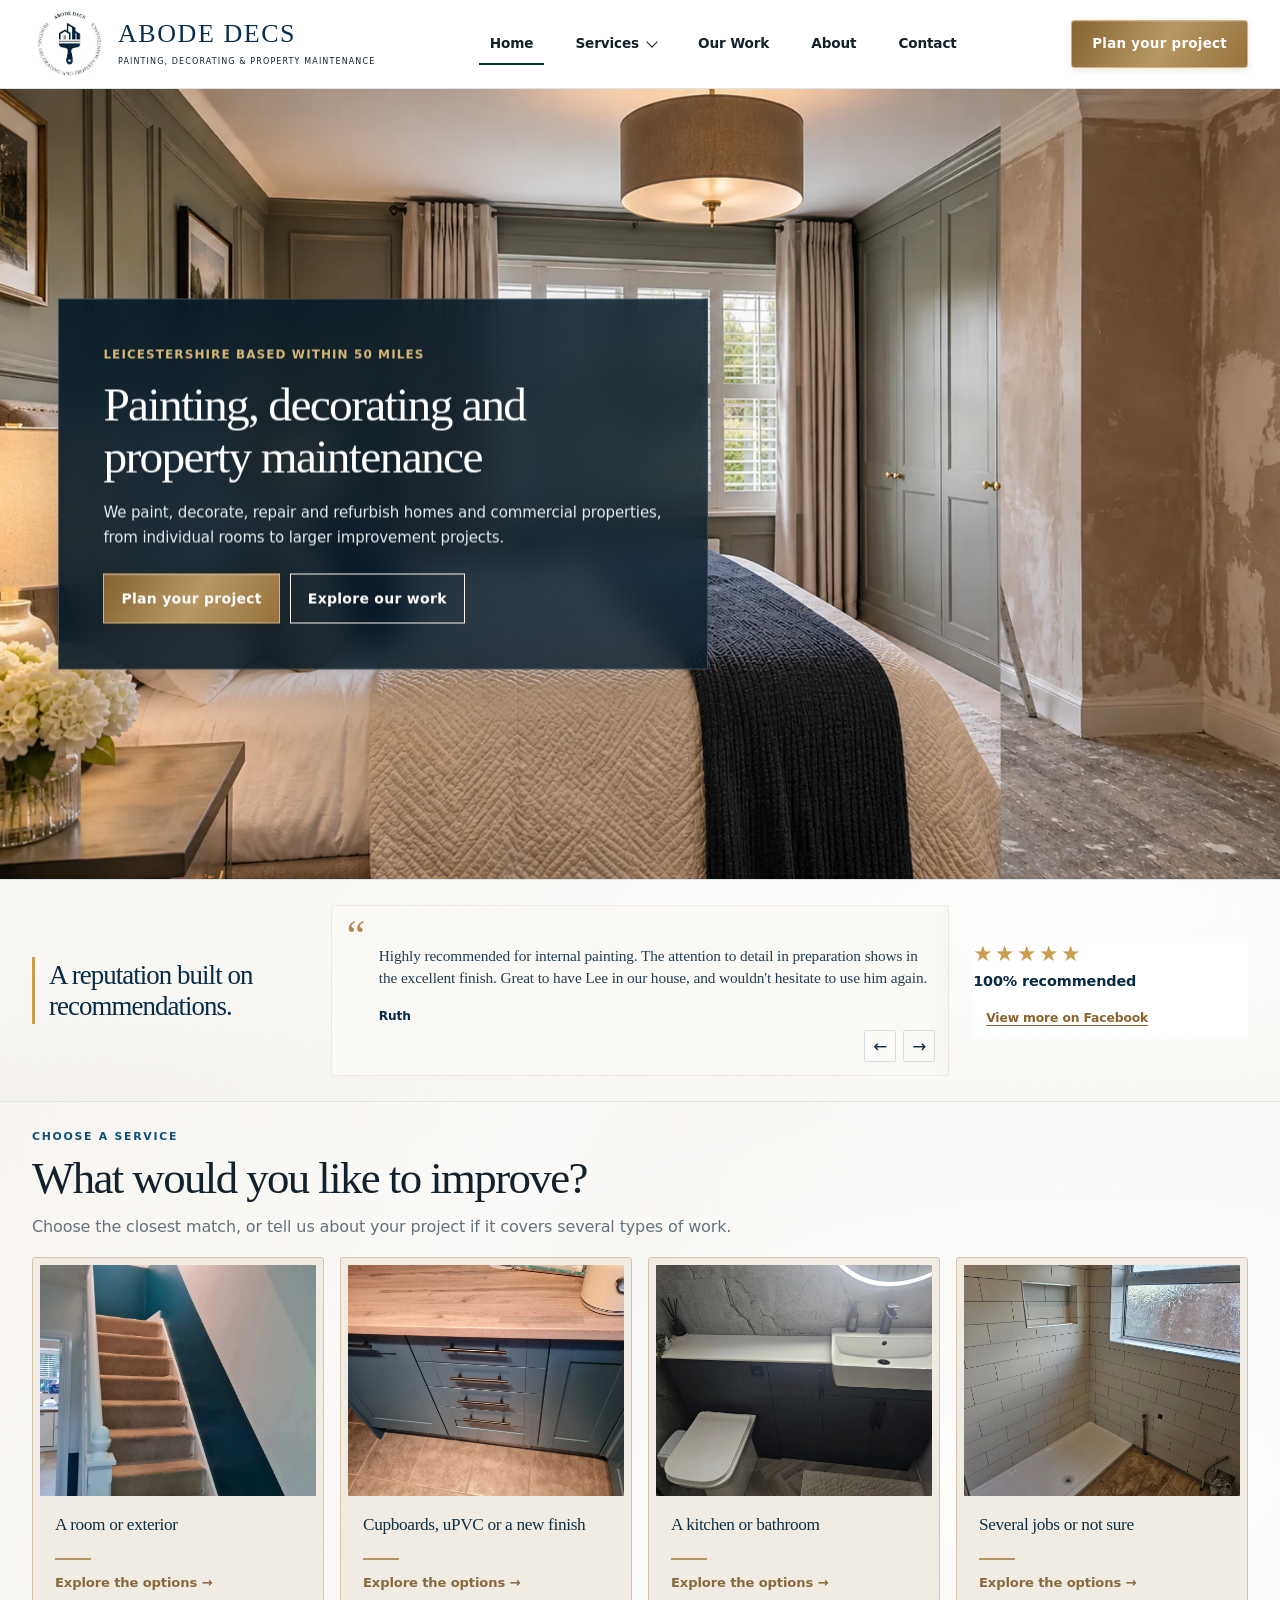
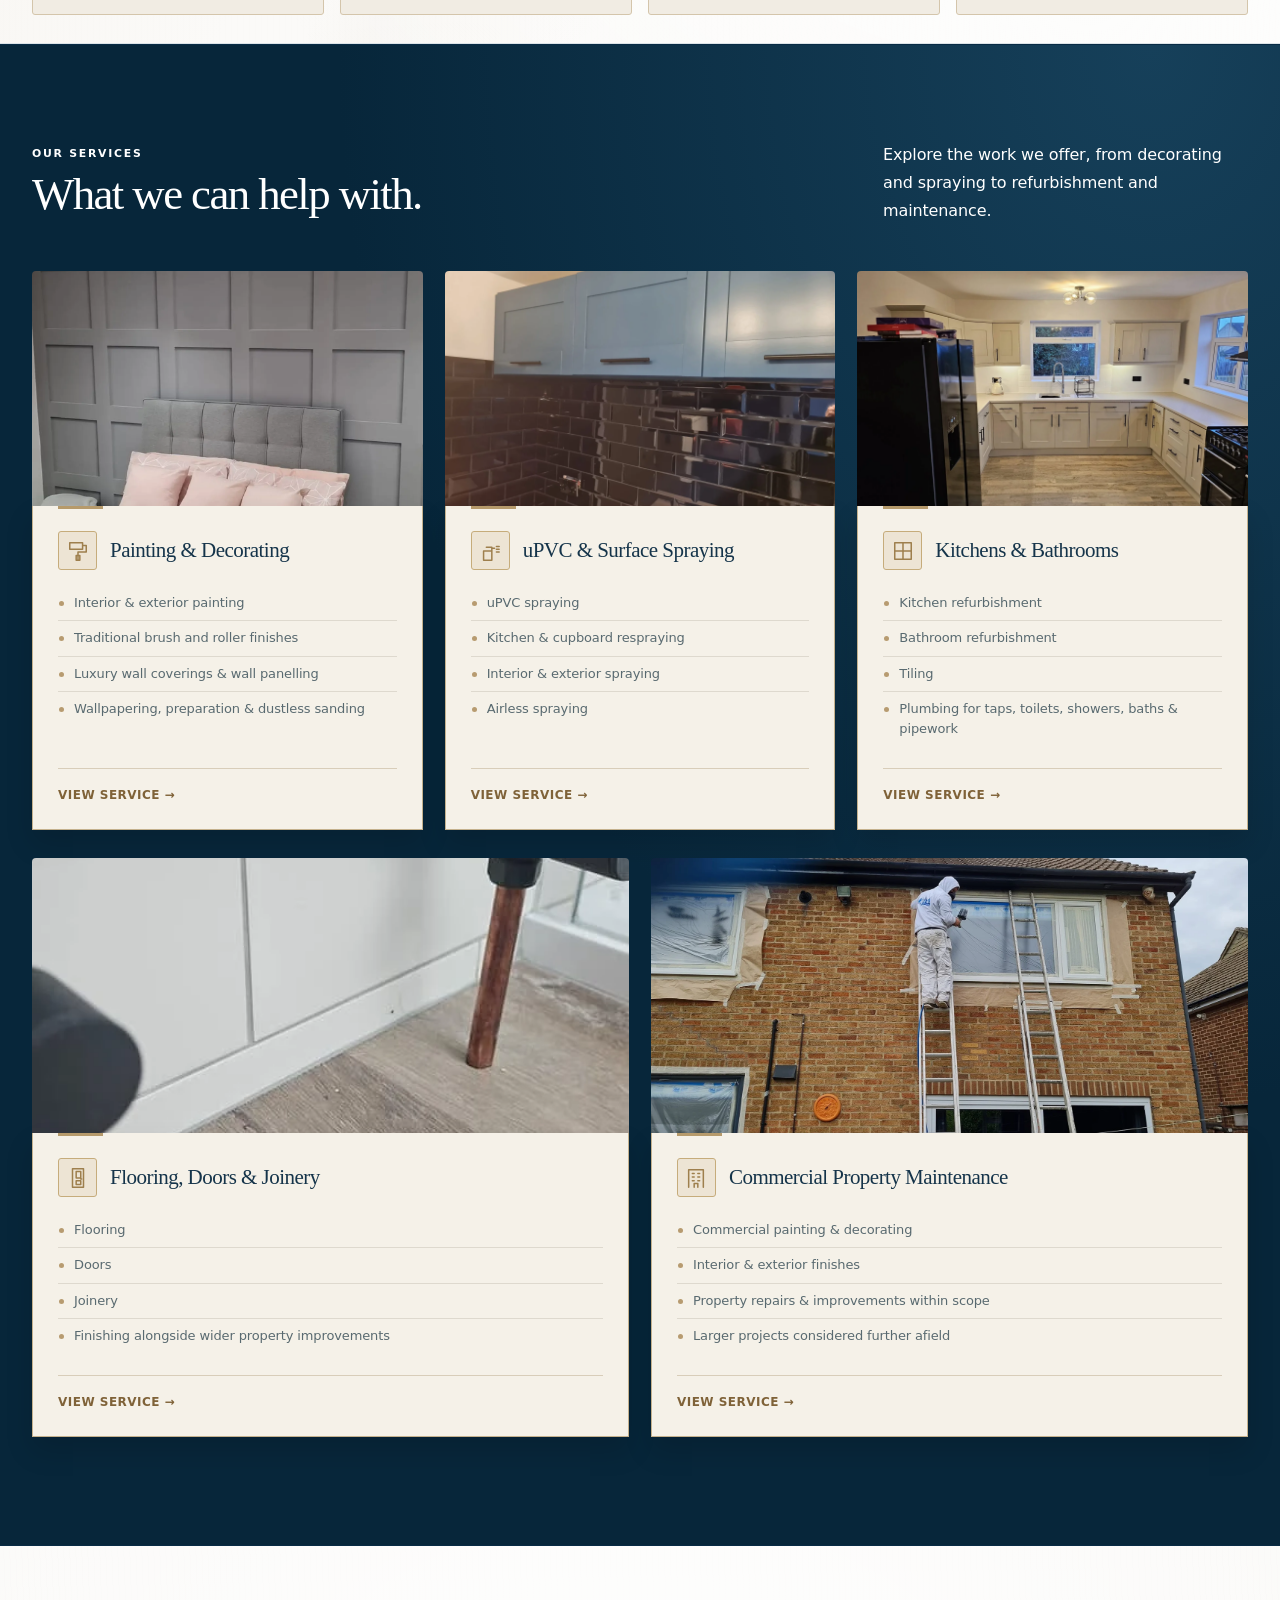
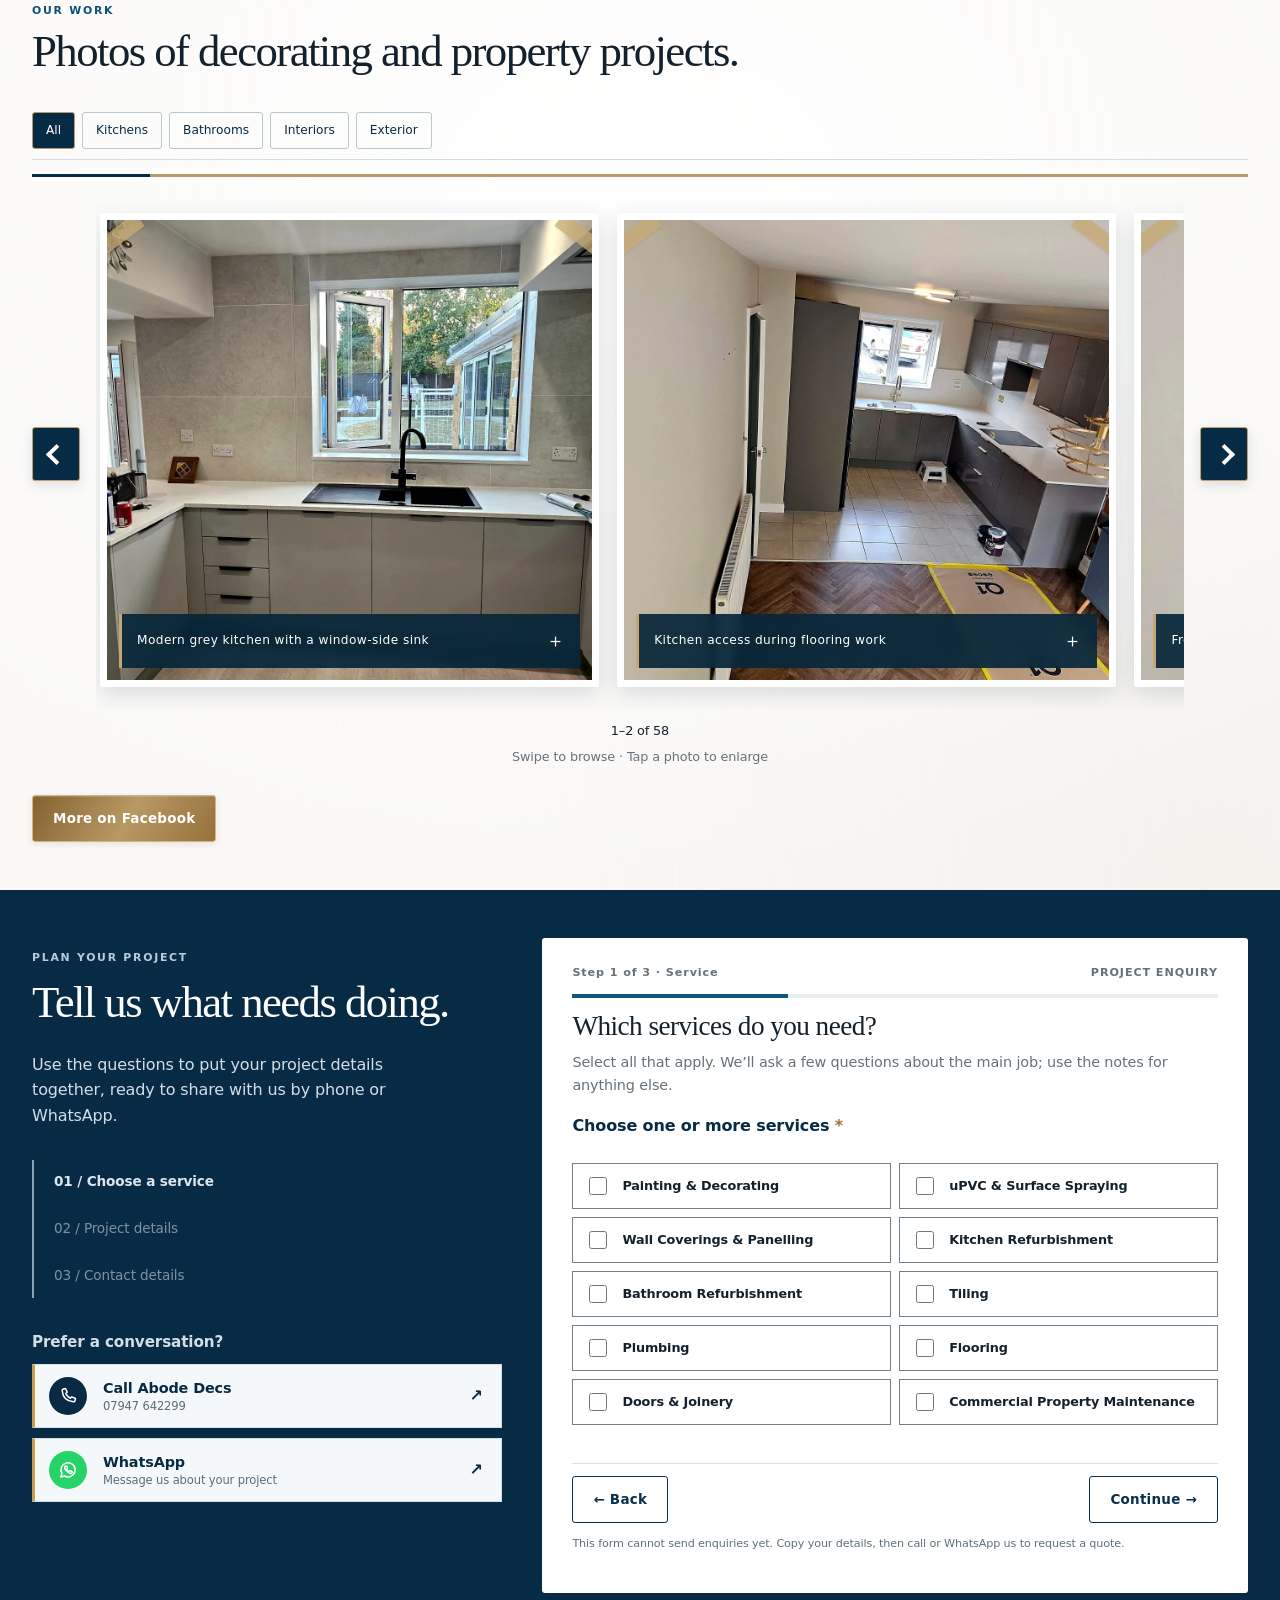
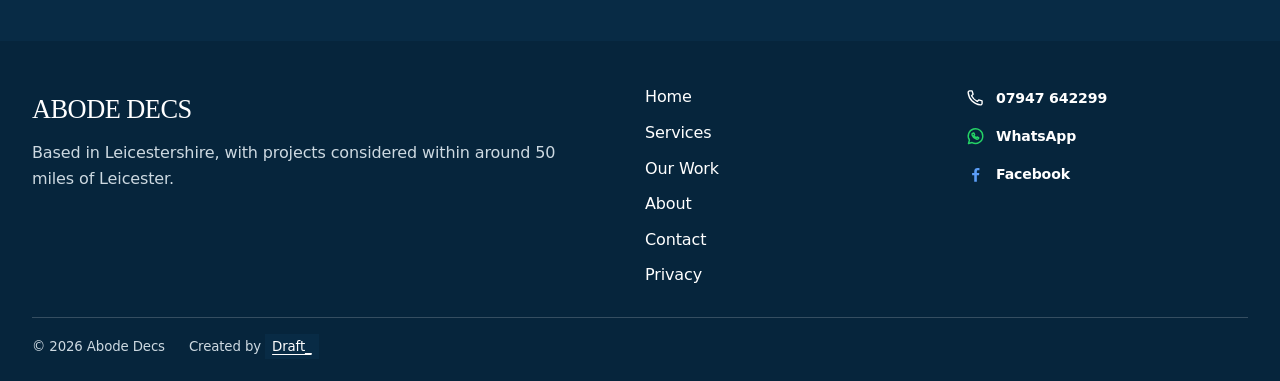
==== index.html @ 300a54b1 "Display first names only in homepage customer review carousel" ====
<!doctype html><html lang="en-GB"><head><meta charset="utf-8"><meta name="viewport" content="width=device-width,initial-scale=1"><title>Home | Abode Decs</title><meta name="description" content="Painting, decorating and property improvements for homes and businesses in Leicestershire. Projects within around 50 miles of Leicester are considered."><link rel="stylesheet" href="assets/style.css?v=51"><script src="assets/config.js?v=16" defer></script><script src="assets/site.js?v=35" defer></script><style id="abode-transformation-hero-styles">
/* Matches approved standalone demo: large left-hand glass panel, visible on initial paint. */
#abode-transformation-hero{position:relative;isolation:isolate;display:block;min-height:clamp(620px,calc(100svh - 90px),790px);overflow:hidden;background:#061d2d;color:#fff;padding:0}
#abode-transformation-hero .abode-room-scene{position:absolute;inset:0;z-index:0;overflow:hidden;--reveal:0%}
#abode-transformation-hero .abode-room-frame{position:absolute;inset:0;background-position:center center;background-size:cover;background-repeat:no-repeat}
#abode-transformation-hero .abode-room-before{background-image:url("assets/abode-hero-extracted-2.webp")}
#abode-transformation-hero .abode-room-after{background-image:url("assets/abode-hero-extracted-3.webp");clip-path:inset(0 calc(100% - var(--reveal)) 0 0)}
#abode-transformation-hero .abode-hero-content{box-sizing:border-box;position:absolute;z-index:3;top:50%;left:max(4.5%,calc((100vw - 1320px)/2));right:auto;width:min(650px,53vw);max-width:650px;margin:0;padding:clamp(32px,3.5vw,56px);transform:translateY(-50%);border:1px solid rgba(255,255,255,.19);background:linear-gradient(135deg,rgba(6,25,39,.93),rgba(6,25,39,.79));box-shadow:0 20px 60px rgba(0,0,0,.18);backdrop-filter:blur(17px);-webkit-backdrop-filter:blur(17px);opacity:1;visibility:visible}
#abode-transformation-hero .abode-hero-content .eyebrow{font-size:12px;font-weight:700;letter-spacing:.09em;color:#d6b879;margin:0 0 15px}
#abode-transformation-hero .abode-hero-content h1{font-size:clamp(40px,3.7vw,59px);line-height:1.09;letter-spacing:-.035em;color:#fff;max-width:none;margin:15px 0 18px}
#abode-transformation-hero .abode-hero-content>p:not(.eyebrow){font-size:clamp(15px,1.15vw,18px);line-height:1.65;color:#e6ebee;max-width:none;margin:0}
#abode-transformation-hero .abode-hero-content .actions{display:flex;flex-wrap:wrap;gap:10px;margin-top:23px}
#abode-transformation-hero .abode-hero-content .actions .button{font-size:14px;padding:13px 17px;border-radius:0}
@media(max-width:800px){
#abode-transformation-hero{display:flex;flex-direction:column;min-height:0;height:auto;overflow:visible}
#abode-transformation-hero .abode-room-scene{position:relative;inset:auto;order:0;flex:none;width:100%;height:clamp(300px,62svh,590px);min-height:300px;overflow:hidden}
#abode-transformation-hero .abode-room-frame{background-position:48% center}
#abode-transformation-hero .abode-hero-content{position:relative;order:1;inset:auto;top:auto;left:auto;right:auto;bottom:auto;transform:none;width:100%;max-width:none;margin:0;padding:clamp(26px,6vw,42px) clamp(20px,5vw,34px) 34px;border:0;border-radius:0;background:#061d2d;box-shadow:none;backdrop-filter:none;-webkit-backdrop-filter:none}
#abode-transformation-hero .abode-hero-content h1{font-size:clamp(31px,7.2vw,45px);line-height:1.12;max-width:560px}
#abode-transformation-hero .abode-hero-content>p:not(.eyebrow){font-size:15px;line-height:1.6;max-width:570px}
#abode-transformation-hero .abode-hero-content .actions{gap:10px}
}
@media(max-width:420px){#abode-transformation-hero .abode-room-scene{height:clamp(290px,53svh,440px)}#abode-transformation-hero .abode-hero-content{padding-bottom:30px}#abode-transformation-hero .abode-hero-content h1{font-size:32px}#abode-transformation-hero .abode-hero-content .actions .button{font-size:13px;padding:12px 13px}}
@media(prefers-reduced-motion:reduce){#abode-transformation-hero .abode-room-scene{--reveal:100%}}
</style><style id="abode-review-arrows-in-card">
/* Position review navigation within the active review card, aligned with reviewer metadata. */
.review-carousel{position:relative}
.review-carousel .review-viewport{position:relative}
.review-carousel .review-quote{padding-bottom:19px}
.review-carousel .review-quote footer{padding-right:100px;min-height:34px;display:flex;align-items:center;flex-wrap:wrap}
.review-carousel .review-navigation{position:absolute;right:14px;bottom:14px;z-index:4;display:flex;justify-content:flex-end;align-items:center;gap:7px;margin:0}
.review-carousel .review-nav-button{width:32px;height:32px;min-width:32px;min-height:32px;font-size:1.05rem;background:#faf9f6}
@media(max-width:650px){.review-carousel .review-navigation{display:flex;right:10px;bottom:10px}.review-carousel .review-nav-button{width:30px;height:30px;min-width:30px;min-height:30px}.review-carousel .review-quote footer{padding-right:78px;min-height:32px}.review-carousel .review-slide-stars{top:12px;bottom:auto;right:12px}}
</style></head><body><a class="skip" href="#main">Skip to content</a><header class="header"><div class="wrap nav"><a href="index.html" class="brand"><img class="" src="assets/image-3.webp" alt="Abode Decs logo" loading="lazy" width="1200" height="900"><span><strong>ABODE DECS</strong><small>PAINTING, DECORATING & PROPERTY MAINTENANCE</small></span></a><nav id="navigation" class="nav-links" aria-label="Main navigation"><a href="index.html" aria-current="page">Home</a><details><summary>Services</summary><div class="submenu"><a href="painting-decorating.html">Painting & Decorating</a><a href="spraying.html">uPVC & Surface Spraying</a><a href="property-improvements.html">Kitchens & Bathrooms</a><a href="flooring-joinery.html">Flooring, Doors & Joinery</a><a href="commercial-maintenance.html">Commercial Property Maintenance</a></div></details><a href="our-work.html" >Our Work</a><a href="about.html" >About</a><a href="contact.html" >Contact</a></nav><a class="button " style="box-shadow:none" href="contact.html">Plan your project <span aria-hidden="true">↗</span></a><button class="menu-toggle" aria-expanded="false" aria-controls="navigation" aria-label="Open navigation menu"><span class="hamburger-icon" aria-hidden="true"><span></span><span></span><span></span></span></button></div></header><main id="main"><section class="hero abode-transformation-hero" id="abode-transformation-hero" aria-label="Painting, decorating and property maintenance"><div class="abode-room-scene" id="abode-room-scene" aria-label="Illustrative bedroom transformation from unfinished to decorated"><div class="abode-room-frame abode-room-before" role="img" aria-label="Unfinished bedroom"></div><div class="abode-room-frame abode-room-after" role="img" aria-label="Finished bedroom"></div></div><div class="wrap abode-hero-content"><p class="eyebrow">Leicestershire based within 50 miles</p><h1>Painting, decorating and property maintenance</h1><p>We paint, decorate, repair and refurbish homes and commercial properties, from individual rooms to larger improvement projects.</p><div class="actions"><a class="button" style="box-shadow:none" href="contact.html">Plan your project <span aria-hidden="true">↗</span></a><a class="button outline" href="our-work.html">Explore our work <span aria-hidden="true">↗</span></a></div></div></section><section class="review-strip" aria-labelledby="review-title"><div class="wrap review-inner"><div class="review-heading"><h2 id="review-title">A reputation built on recommendations.</h2></div><div class="review-carousel" data-review-carousel role="region" aria-label="Customer recommendations. Swipe or use arrow keys to browse reviews." aria-roledescription="carousel" tabindex="0"><div class="review-viewport"><div class="review-track"><blockquote class="review-quote" role="group" aria-roledescription="slide" aria-label="1 of 6"><span class="review-slide-stars" role="img" aria-label="Customer recommends Abode Decs">★★★★★</span><span class="review-quote-mark" aria-hidden="true">“</span><p class="review-text" id="review-text-1">Highly recommended for internal painting. The attention to detail in preparation shows in the excellent finish. Great to have Lee in our house, and wouldn't hesitate to use him again.</p><button class="review-expand" type="button" aria-expanded="false" aria-controls="review-text-1" hidden>Read more</button><footer><strong>Ruth</strong></footer></blockquote><blockquote class="review-quote" role="group" aria-roledescription="slide" aria-label="2 of 6"><span class="review-slide-stars" role="img" aria-label="Customer recommends Abode Decs">★★★★★</span><span class="review-quote-mark" aria-hidden="true">“</span><p class="review-text" id="review-text-2">5🌟's for Lee! Cracking work as per usual. He painted the whole of our house just over 3 years ago. He's been back now to add some colour to our master bedroom and a few other areas in the house. Great job. Neat and tidy as well - cares about his work. Thanks again, Leanne &amp; George.</p><button class="review-expand" type="button" aria-expanded="false" aria-controls="review-text-2" hidden>Read more</button><footer><strong>Leanne</strong></footer></blockquote><blockquote class="review-quote" role="group" aria-roledescription="slide" aria-label="3 of 6"><span class="review-slide-stars" role="img" aria-label="Customer recommends Abode Decs">★★★★★</span><span class="review-quote-mark" aria-hidden="true">“</span><p class="review-text" id="review-text-3">Lee has spent the last 2 months fully decorating the whole of our 4 bedroom house. He has painted every single room, all the walls, ceilings, skirting boards, doors, inside wardrobes, boxed in pipes, new doors and shelf’s for our airi…</p><button class="review-expand" type="button" aria-expanded="false" aria-controls="review-text-3" hidden>Read more</button><footer><strong>Susan</strong></footer></blockquote><blockquote class="review-quote" role="group" aria-roledescription="slide" aria-label="4 of 6"><span class="review-slide-stars" role="img" aria-label="Customer recommends Abode Decs">★★★★★</span><span class="review-quote-mark" aria-hidden="true">“</span><p class="review-text" id="review-text-4">Hall,stairs ,landing and bedrooms done by Lee. Absolutely amazing job done his attention to detail is spot on and his cutting in second to none. thanks Lee.</p><button class="review-expand" type="button" aria-expanded="false" aria-controls="review-text-4" hidden>Read more</button><footer><strong>Carole</strong></footer></blockquote><blockquote class="review-quote" role="group" aria-roledescription="slide" aria-label="5 of 6"><span class="review-slide-stars" role="img" aria-label="Customer recommends Abode Decs">★★★★★</span><span class="review-quote-mark" aria-hidden="true">“</span><p class="review-text" id="review-text-5">fantastic workmanship competitive prices clean and tidy and always has a smile on his face! would definitely recommend as we've had a few jobs done by Lee and more jobs booked in 👍🏻👍🏻👍🏻</p><button class="review-expand" type="button" aria-expanded="false" aria-controls="review-text-5" hidden>Read more</button><footer><strong>Dave</strong></footer></blockquote><blockquote class="review-quote" role="group" aria-roledescription="slide" aria-label="6 of 6"><span class="review-slide-stars" role="img" aria-label="Customer recommends Abode Decs">★★★★★</span><span class="review-quote-mark" aria-hidden="true">“</span><p class="review-text" id="review-text-6">From start to finish Lee was 100% professional , couldn’t have asked for better nothing was to much trouble . The finished job of our hall stairs and landing is amazing . Very efficient!!…</p><button class="review-expand" type="button" aria-expanded="false" aria-controls="review-text-6" hidden>Read more</button><footer><strong>Rachel</strong></footer></blockquote></div></div><div class="review-navigation" aria-label="Review navigation"><button class="review-nav-button" type="button" data-review-prev aria-label="Previous review"><span aria-hidden="true">←</span></button><button class="review-nav-button" type="button" data-review-next aria-label="Next review"><span aria-hidden="true">→</span></button></div></div><div class="review-proof"><div class="review-stars" aria-label="Five gold stars">★★★★★</div><p class="review-rating-copy"><strong>100% recommended</strong></p><a class="review-more" href="https://www.facebook.com/Abodedecs/" target="_blank" rel="noopener noreferrer">View more on Facebook</a></div></div></section><section class="section choose-section" style="padding-top:26px;padding-bottom:28px"><div class="wrap"><p class="eyebrow">Choose a service</p><h2>What would you like to improve?</h2><p>Choose the closest match, or tell us about your project if it covers several types of work.</p><div class="choose-grid"><a href="painting-decorating.html"><img class="choose-image" src="assets/work-staircase-teal.webp?v=ai-upscaled-20261122" alt="Carpeted staircase beside a deep teal feature wall" loading="lazy" width="1200" height="900"><h3>A room or exterior</h3><span>Explore the options →</span></a><a href="spraying.html#kitchen-cupboards"><img class="choose-image" src="assets/image-1.webp?v=ai-upscaled-20261122" alt="Teal kitchen cupboard finish with a timber worktop" loading="lazy" width="1200" height="900"><h3>Cupboards, uPVC or a new finish</h3><span>Explore the options →</span></a><a href="property-improvements.html"><img class="choose-image" src="assets/image-6.webp?v=ai-upscaled-20261122" alt="Dark vanity and basin in a finished bathroom" loading="lazy" width="1200" height="900"><h3>A kitchen or bathroom</h3><span>Explore the options →</span></a><a href="index.html#services"><img class="choose-image" src="assets/image-13.webp?v=ai-upscaled-20261122" alt="Bathroom refurbishment in progress" loading="lazy" width="1200" height="900"><h3>Several jobs or not sure</h3><span>Explore the options →</span></a></div></div></section><section class="section services-section" id="services"><div class="wrap"><div class="section-head"><div><p class="eyebrow">Our services</p><h2>What we can help with.</h2></div><p>Explore the work we offer, from decorating and spraying to refurbishment and maintenance.</p></div><div class="service-groups"><article class="group-card"><img src="assets/work-bedroom-panelling.webp" alt="Grey bedroom with a painted panelled feature wall" loading="lazy" width="1200" height="900"><div class="card-copy"><span class="symbol" aria-hidden="true"><svg viewBox="0 0 24 24"><path d="M3 3h14v7H3z M17 6h4v7h-9v9 M10 17h4v5h-4z"/></svg></span><h3>Painting & Decorating</h3><ul><li>Interior & exterior painting</li><li>Traditional brush and roller finishes</li><li>Luxury wall coverings & wall panelling</li><li>Wallpapering, preparation & dustless sanding</li></ul><a class="text-link" href="painting-decorating.html">View service →</a></div></article><article class="group-card"><img src="assets/image-5.webp" alt="Blue kitchen cabinets beside a black tiled backsplash" loading="lazy" width="1200" height="900"><div class="card-copy"><span class="symbol" aria-hidden="true"><svg viewBox="0 0 24 24"><path d="M5 12h9v10H5z M8 8h6v4 M14 9h3 M19 7h3 M19 10h3 M19 13h3"/></svg></span><h3>uPVC & Surface Spraying</h3><ul><li>uPVC spraying</li><li>Kitchen & cupboard respraying</li><li>Interior & exterior spraying</li><li>Airless spraying</li></ul><a class="text-link" href="spraying.html">View service →</a></div></article><article class="group-card"><img src="assets/image-10.webp" alt="Cream kitchen cabinetry and timber flooring" loading="lazy" width="1200" height="900"><div class="card-copy"><span class="symbol" aria-hidden="true"><svg viewBox="0 0 24 24"><path d="M3 3h18v18H3z M3 12h18 M12 3v18"/></svg></span><h3>Kitchens & Bathrooms</h3><ul><li>Kitchen refurbishment</li><li>Bathroom refurbishment</li><li>Tiling</li><li>Plumbing for taps, toilets, showers, baths & pipework</li></ul><a class="text-link" href="property-improvements.html">View service →</a></div></article><article class="group-card"><img src="assets/image-16.webp" alt="Timber floor and radiator detail" loading="lazy" width="1200" height="900"><div class="card-copy"><span class="symbol" aria-hidden="true"><svg viewBox="0 0 24 24"><path d="M6 2h12v20H6z M10 5h5v7h-5z M10 15h5v4h-5z M15 13h1"/></svg></span><h3>Flooring, Doors & Joinery</h3><ul><li>Flooring</li><li>Doors</li><li>Joinery</li><li>Finishing alongside wider property improvements</li></ul><a class="text-link" href="flooring-joinery.html">View service →</a></div></article><article class="group-card"><img src="assets/image-7.webp" alt="Exterior window spraying in progress" loading="lazy" width="1200" height="900"><div class="card-copy"><span class="symbol" aria-hidden="true"><svg viewBox="0 0 24 24"><path d="M4 22V3h16v19 M8 7h2 M14 7h2 M8 11h2 M14 11h2 M8 15h2 M14 15h2 M10 22v-4h4v4"/></svg></span><h3>Commercial Property Maintenance</h3><ul><li>Commercial painting & decorating</li><li>Interior & exterior finishes</li><li>Property repairs & improvements within scope</li><li>Larger projects considered further afield</li></ul><a class="text-link" href="commercial-maintenance.html">View service →</a></div></article></div></div></section><section class="section work-section"><div class="wrap"><div class="section-head"><div><p class="eyebrow">Our work</p><h2>Photos of decorating and property projects.</h2></div></div><div class="gallery-toolbar"><div class="gallery-filter" role="group" aria-label="Filter project images"><button type="button" class="active" data-gallery-filter="all">All</button><button type="button" data-gallery-filter="kitchen">Kitchens</button><button type="button" data-gallery-filter="bathroom">Bathrooms</button><button type="button" data-gallery-filter="interior">Interiors</button><button type="button" data-gallery-filter="exterior">Exterior</button></div></div><div class="gallery-shell"><div class="gallery-stage"><button type="button" class="gallery-prev" aria-label="Previous project images"><span aria-hidden="true"></span></button><div class="gallery" id="project-gallery" tabindex="0" role="region" aria-label="Project gallery"><button class="photo" data-image="assets/gallery/1000050446.webp" data-caption="Modern grey kitchen with a window-side sink" aria-label="Enlarge Modern grey kitchen with a window-side sink"><img src="assets/gallery/1000050446.webp" alt="Modern grey fitted kitchen with white counters and a sink beneath the window." loading="lazy" width="1200" height="1500"><span>Modern grey kitchen with a window-side sink <b aria-hidden="true">＋</b></span></button><button class="photo" data-image="assets/gallery/1000050447.webp" data-caption="Kitchen access during flooring work" aria-label="Enlarge Kitchen access during flooring work"><img src="assets/gallery/1000050447.webp" alt="View through to the kitchen while new flooring is being fitted." loading="lazy" width="1200" height="1500"><span>Kitchen access during flooring work <b aria-hidden="true">＋</b></span></button><button class="photo" data-image="assets/gallery/1000050448.webp" data-caption="Freshly finished interior door" aria-label="Enlarge Freshly finished interior door"><img src="assets/gallery/1000050448.webp" alt="White panel door and brass wall switch in a refreshed interior." loading="lazy" width="1200" height="1500"><span>Freshly finished interior door <b aria-hidden="true">＋</b></span></button><button class="photo" data-image="assets/gallery/1000050449.webp" data-caption="Kitchen update with a geometric feature wall" aria-label="Enlarge Kitchen update with a geometric feature wall"><img src="assets/gallery/1000050449.webp" alt="Updated kitchen with dark cabinetry, white worktops and geometric wall tiles." loading="lazy" width="1200" height="1500"><span>Kitchen update with a geometric feature wall <b aria-hidden="true">＋</b></span></button><button class="photo" data-image="assets/gallery/1000050450.webp" data-caption="Herringbone floor and radiator" aria-label="Enlarge Herringbone floor and radiator"><img src="assets/gallery/1000050450.webp" alt="Neutral living space with a wood herringbone floor and white radiator." loading="lazy" width="1200" height="1500"><span>Herringbone floor and radiator <b aria-hidden="true">＋</b></span></button><button class="photo" data-image="assets/gallery/1000050451.webp" data-caption="Kitchen protected during refurbishment" aria-label="Enlarge Kitchen protected during refurbishment"><img src="assets/gallery/1000050451.webp" alt="Kitchen and dining area carefully covered during improvement work." loading="lazy" width="1200" height="1500"><span>Kitchen protected during refurbishment <b aria-hidden="true">＋</b></span></button><button class="photo" data-image="assets/gallery/1000050452.webp" data-caption="Bathroom floor and WC layout" aria-label="Enlarge Bathroom floor and WC layout"><img src="assets/gallery/1000050452.webp" alt="Bathroom floor and toilet viewed from above at the doorway." loading="lazy" width="1200" height="1500"><span>Bathroom floor and WC layout <b aria-hidden="true">＋</b></span></button><button class="photo" data-image="assets/gallery/1000050453.webp" data-caption="Bathroom vanity beside a frosted window" aria-label="Enlarge Bathroom vanity beside a frosted window"><img src="assets/gallery/1000050453.webp" alt="Compact bathroom with wall mirror, basin and frosted window." loading="lazy" width="1200" height="1500"><span>Bathroom vanity beside a frosted window <b aria-hidden="true">＋</b></span></button><button class="photo" data-image="assets/gallery/1000050454.webp" data-caption="Bath with rainfall shower" aria-label="Enlarge Bath with rainfall shower"><img src="assets/gallery/1000050454.webp" alt="White bath and overhead rainfall shower in a tiled bathroom." loading="lazy" width="1200" height="1500"><span>Bath with rainfall shower <b aria-hidden="true">＋</b></span></button><button class="photo" data-image="assets/gallery/1000050455.webp" data-caption="Small bathroom with dark vanity" aria-label="Enlarge Small bathroom with dark vanity"><img src="assets/gallery/1000050455.webp" alt="Compact bathroom with dark green vanity and white sanitaryware." loading="lazy" width="1200" height="1500"><span>Small bathroom with dark vanity <b aria-hidden="true">＋</b></span></button><button class="photo" data-image="assets/gallery/1000050456.webp" data-caption="Bedroom wallpaper feature" aria-label="Enlarge Bedroom wallpaper feature"><img src="assets/gallery/1000050456.webp" alt="Bedroom with a soft patterned wallpaper feature behind the bed." loading="lazy" width="1200" height="1500"><span>Bedroom wallpaper feature <b aria-hidden="true">＋</b></span></button><button class="photo" data-image="assets/gallery/1000050457.webp" data-caption="Towel rail and wood-effect flooring" aria-label="Enlarge Towel rail and wood-effect flooring"><img src="assets/gallery/1000050457.webp" alt="Bathroom towel radiator and wood-effect floor detail." loading="lazy" width="1200" height="1500"><span>Towel rail and wood-effect flooring <b aria-hidden="true">＋</b></span></button><button class="photo" data-image="assets/gallery/1000050458.webp" data-caption="Black towel radiator against stone-look tile" aria-label="Enlarge Black towel radiator against stone-look tile"><img src="assets/gallery/1000050458.webp" alt="Tall black heated towel rail on a stone-look bathroom wall." loading="lazy" width="1200" height="1500"><span>Black towel radiator against stone-look tile <b aria-hidden="true">＋</b></span></button><button class="photo" data-image="assets/gallery/1000050459.webp" data-caption="Dark vanity and wall-hung toilet" aria-label="Enlarge Dark vanity and wall-hung toilet"><img src="assets/gallery/1000050459.webp" alt="Contemporary bathroom with dark cabinetry and a wall-hung toilet." loading="lazy" width="1200" height="1500"><span>Dark vanity and wall-hung toilet <b aria-hidden="true">＋</b></span></button><button class="photo" data-image="assets/gallery/1000050460.webp" data-caption="Bath and shower enclosure" aria-label="Enlarge Bath and shower enclosure"><img src="assets/gallery/1000050460.webp" alt="White bath and shower enclosure in a bright tiled bathroom." loading="lazy" width="1200" height="1500"><span>Bath and shower enclosure <b aria-hidden="true">＋</b></span></button><button class="photo" data-image="assets/gallery/1000050461.webp" data-caption="Bathroom mirror and basin detail" aria-label="Enlarge Bathroom mirror and basin detail"><img src="assets/gallery/1000050461.webp" alt="Bathroom vanity, mirror and frosted window detail." loading="lazy" width="1200" height="1500"><span>Bathroom mirror and basin detail <b aria-hidden="true">＋</b></span></button><button class="photo" data-image="assets/gallery/1000050462.webp" data-caption="Floral wallpaper beside the stairs" aria-label="Enlarge Floral wallpaper beside the stairs"><img src="assets/gallery/1000050462.webp" alt="Bold floral feature wallpaper beside the staircase." loading="lazy" width="1200" height="1500"><span>Floral wallpaper beside the stairs <b aria-hidden="true">＋</b></span></button><button class="photo" data-image="assets/gallery/1000050463.webp" data-caption="Wallpapered stair landing" aria-label="Enlarge Wallpapered stair landing"><img src="assets/gallery/1000050463.webp" alt="Patterned wallpaper and stair landing, shown without the phone gallery controls." loading="lazy" width="1200" height="1500"><span>Wallpapered stair landing <b aria-hidden="true">＋</b></span></button><button class="photo" data-image="assets/gallery/1000050464.webp" data-caption="Hallway wallpaper and white trim" aria-label="Enlarge Hallway wallpaper and white trim"><img src="assets/gallery/1000050464.webp" alt="Hallway with patterned wallpaper, white door and painted trim." loading="lazy" width="1200" height="1500"><span>Hallway wallpaper and white trim <b aria-hidden="true">＋</b></span></button><button class="photo" data-image="assets/gallery/1000050465.webp" data-caption="Freshly painted upstairs landing" aria-label="Enlarge Freshly painted upstairs landing"><img src="assets/gallery/1000050465.webp" alt="Upper landing with a deep grey feature wall and white balustrade." loading="lazy" width="1200" height="1500"><span>Freshly painted upstairs landing <b aria-hidden="true">＋</b></span></button><button class="photo" data-image="assets/gallery/1000050466.webp" data-caption="Exterior improvement work in progress" aria-label="Enlarge Exterior improvement work in progress"><img src="assets/gallery/1000050466.webp" alt="House exterior during building and renovation work." loading="lazy" width="1200" height="1500"><span>Exterior improvement work in progress <b aria-hidden="true">＋</b></span></button><button class="photo" data-image="assets/gallery/1000050467.webp" data-caption="Black-frame replacement windows" aria-label="Enlarge Black-frame replacement windows"><img src="assets/gallery/1000050467.webp" alt="New black-framed windows fitted to the house exterior." loading="lazy" width="1200" height="1500"><span>Black-frame replacement windows <b aria-hidden="true">＋</b></span></button><button class="photo" data-image="assets/gallery/1000050468.webp" data-caption="Exterior window installation in progress" aria-label="Enlarge Exterior window installation in progress"><img src="assets/gallery/1000050468.webp" alt="Installer fitting a new upper-storey window." loading="lazy" width="1200" height="1500"><span>Exterior window installation in progress <b aria-hidden="true">＋</b></span></button><button class="photo" data-image="assets/gallery/1000050469.webp" data-caption="Bathroom with brass heated towel rail" aria-label="Enlarge Bathroom with brass heated towel rail"><img src="assets/gallery/1000050469.webp" alt="Finished bathroom with brass towel radiator and shower enclosure." loading="lazy" width="1200" height="1500"><span>Bathroom with brass heated towel rail <b aria-hidden="true">＋</b></span></button><button class="photo" data-image="assets/gallery/1000050470.webp" data-caption="Bathroom shower and brass radiator" aria-label="Enlarge Bathroom shower and brass radiator"><img src="assets/gallery/1000050470.webp" alt="Bathroom with shower enclosure, brass towel rail and pale stone finishes." loading="lazy" width="1200" height="1500"><span>Bathroom shower and brass radiator <b aria-hidden="true">＋</b></span></button><button class="photo" data-image="assets/gallery/1000050471.webp" data-caption="Shower enclosure and brass fittings" aria-label="Enlarge Shower enclosure and brass fittings"><img src="assets/gallery/1000050471.webp" alt="Close view of the glass shower enclosure and brass fittings." loading="lazy" width="1200" height="1500"><span>Shower enclosure and brass fittings <b aria-hidden="true">＋</b></span></button><button class="photo" data-image="assets/gallery/1000050472.webp" data-caption="Underfloor heating before tiling" aria-label="Enlarge Underfloor heating before tiling"><img src="assets/gallery/1000050472.webp" alt="Underfloor heating layout prepared across the bathroom floor." loading="lazy" width="1200" height="1500"><span>Underfloor heating before tiling <b aria-hidden="true">＋</b></span></button><button class="photo" data-image="assets/gallery/1000050473.webp" data-caption="Comic-themed feature wall" aria-label="Enlarge Comic-themed feature wall"><img src="assets/gallery/1000050473.webp" alt="Colourful comic-inspired wallpaper used as a bold feature wall." loading="lazy" width="1200" height="1500"><span>Comic-themed feature wall <b aria-hidden="true">＋</b></span></button><button class="photo" data-image="assets/gallery/1000050476.webp" data-caption="Kitchen cupboard and handle detail" aria-label="Enlarge Kitchen cupboard and handle detail"><img src="assets/gallery/1000050476.webp" alt="Close view of cream kitchen cupboards and contemporary handles." loading="lazy" width="1200" height="1500"><span>Kitchen cupboard and handle detail <b aria-hidden="true">＋</b></span></button><button class="photo" data-image="assets/gallery/1000050477.webp" data-caption="Timber kitchen and wood-effect flooring" aria-label="Enlarge Timber kitchen and wood-effect flooring"><img src="assets/gallery/1000050477.webp" alt="Warm timber kitchen with wood-effect flooring and a family dog." loading="lazy" width="1200" height="1500"><span>Timber kitchen and wood-effect flooring <b aria-hidden="true">＋</b></span></button><button class="photo" data-image="assets/gallery/1000050478.webp" data-caption="Kitchen before the floor update" aria-label="Enlarge Kitchen before the floor update"><img src="assets/gallery/1000050478.webp" alt="Kitchen and floor protection before the flooring refresh." loading="lazy" width="1200" height="1500"><span>Kitchen before the floor update <b aria-hidden="true">＋</b></span></button><button class="photo" data-image="assets/gallery/1000050479.webp" data-caption="Framed football shirt display" aria-label="Enlarge Framed football shirt display"><img src="assets/gallery/1000050479.webp" alt="Framed football shirts displayed in a built-in wall recess." loading="lazy" width="1200" height="1500"><span>Framed football shirt display <b aria-hidden="true">＋</b></span></button><button class="photo" data-image="assets/gallery/1000050480.webp" data-caption="Staircase protected for flooring work" aria-label="Enlarge Staircase protected for flooring work"><img src="assets/gallery/1000050480.webp" alt="Stairs carefully covered while flooring work is underway." loading="lazy" width="1200" height="1500"><span>Staircase protected for flooring work <b aria-hidden="true">＋</b></span></button><button class="photo" data-image="assets/gallery/1000050481.webp" data-caption="Bedroom protected during decorating" aria-label="Enlarge Bedroom protected during decorating"><img src="assets/gallery/1000050481.webp" alt="Bedroom furniture covered to protect it during improvement work." loading="lazy" width="1200" height="1500"><span>Bedroom protected during decorating <b aria-hidden="true">＋</b></span></button><button class="photo" data-image="assets/gallery/1000050482.webp" data-caption="Radiator pipe and floor detail" aria-label="Enlarge Radiator pipe and floor detail"><img src="assets/gallery/1000050482.webp" alt="Close-up of radiator pipework meeting the finished floor." loading="lazy" width="1200" height="1500"><span>Radiator pipe and floor detail <b aria-hidden="true">＋</b></span></button><button class="photo" data-image="assets/gallery/1000050483.webp" data-caption="White shower tray and wall tiling" aria-label="Enlarge White shower tray and wall tiling"><img src="assets/gallery/1000050483.webp" alt="White shower tray set against clean white tiled walls." loading="lazy" width="1200" height="1500"><span>White shower tray and wall tiling <b aria-hidden="true">＋</b></span></button><button class="photo" data-image="assets/gallery/1000050484.webp" data-caption="Chrome shower on white tile" aria-label="Enlarge Chrome shower on white tile"><img src="assets/gallery/1000050484.webp" alt="Chrome overhead shower and controls against white tiles." loading="lazy" width="1200" height="1500"><span>Chrome shower on white tile <b aria-hidden="true">＋</b></span></button><button class="photo" data-image="assets/gallery/1000050485.webp" data-caption="Black towel radiator on white tile" aria-label="Enlarge Black towel radiator on white tile"><img src="assets/gallery/1000050485.webp" alt="Tall black towel radiator against a white tiled wall." loading="lazy" width="1200" height="1500"><span>Black towel radiator on white tile <b aria-hidden="true">＋</b></span></button><button class="photo" data-image="assets/gallery/1000050486.webp" data-caption="Bathroom tiling and shower tray in progress" aria-label="Enlarge Bathroom tiling and shower tray in progress"><img src="assets/gallery/1000050486.webp" alt="Bathroom wall tiles and shower tray during installation." loading="lazy" width="1200" height="1500"><span>Bathroom tiling and shower tray in progress <b aria-hidden="true">＋</b></span></button><button class="photo" data-image="assets/gallery/1000050487.webp" data-caption="Teal stair landing" aria-label="Enlarge Teal stair landing"><img src="assets/gallery/1000050487.webp" alt="Stair landing with a deep teal painted feature wall." loading="lazy" width="1200" height="1500"><span>Teal stair landing <b aria-hidden="true">＋</b></span></button><button class="photo" data-image="assets/gallery/1000050488.webp" data-caption="Hallway with teal lower walls" aria-label="Enlarge Hallway with teal lower walls"><img src="assets/gallery/1000050488.webp" alt="Hallway with teal lower wall, radiator and tiled flooring." loading="lazy" width="1200" height="1500"><span>Hallway with teal lower walls <b aria-hidden="true">＋</b></span></button><button class="photo" data-image="assets/gallery/1000050489.webp" data-caption="Teal staircase refresh" aria-label="Enlarge Teal staircase refresh"><img src="assets/gallery/1000050489.webp" alt="Carpeted staircase beside a deep teal painted wall." loading="lazy" width="1200" height="1500"><span>Teal staircase refresh <b aria-hidden="true">＋</b></span></button><button class="photo" data-image="assets/gallery/1000050490.webp" data-caption="Charcoal shower suite" aria-label="Enlarge Charcoal shower suite"><img src="assets/gallery/1000050490.webp" alt="Dark tiled shower with polished chrome fittings." loading="lazy" width="1200" height="1500"><span>Charcoal shower suite <b aria-hidden="true">＋</b></span></button><button class="photo" data-image="assets/gallery/1000050491.webp" data-caption="Kitchen protected during renovation" aria-label="Enlarge Kitchen protected during renovation"><img src="assets/gallery/1000050491.webp" alt="Kitchen cupboards and surfaces covered during refurbishment." loading="lazy" width="1200" height="1500"><span>Kitchen protected during renovation <b aria-hidden="true">＋</b></span></button><button class="photo" data-image="assets/gallery/1000050492.webp" data-caption="Blue kitchen cupboard finish" aria-label="Enlarge Blue kitchen cupboard finish"><img src="assets/gallery/1000050492.webp" alt="Close detail of blue kitchen cabinetry and worktop." loading="lazy" width="1200" height="1500"><span>Blue kitchen cupboard finish <b aria-hidden="true">＋</b></span></button><button class="photo" data-image="assets/gallery/1000050493.webp" data-caption="Blue kitchen with dark tile backsplash" aria-label="Enlarge Blue kitchen with dark tile backsplash"><img src="assets/gallery/1000050493.webp" alt="Blue cabinets and timber worktop beneath a dark tiled backsplash." loading="lazy" width="1200" height="1500"><span>Blue kitchen with dark tile backsplash <b aria-hidden="true">＋</b></span></button><button class="photo" data-image="assets/gallery/1000050494.webp" data-caption="Blue kitchen cabinetry and timber worktop" aria-label="Enlarge Blue kitchen cabinetry and timber worktop"><img src="assets/gallery/1000050494.webp" alt="Blue kitchen cupboards and wood-effect counter detail." loading="lazy" width="1200" height="1500"><span>Blue kitchen cabinetry and timber worktop <b aria-hidden="true">＋</b></span></button><button class="photo" data-image="assets/gallery/1000050495.webp" data-caption="Blue kitchen with integrated appliances" aria-label="Enlarge Blue kitchen with integrated appliances"><img src="assets/gallery/1000050495.webp" alt="Finished blue kitchen with dark backsplash and integrated appliances." loading="lazy" width="1200" height="1500"><span>Blue kitchen with integrated appliances <b aria-hidden="true">＋</b></span></button><button class="photo" data-image="assets/gallery/1000050496.webp" data-caption="Kitchen sink and black tile detail" aria-label="Enlarge Kitchen sink and black tile detail"><img src="assets/gallery/1000050496.webp" alt="Timber worktop, white sink and glossy black tiled backsplash." loading="lazy" width="1200" height="1500"><span>Kitchen sink and black tile detail <b aria-hidden="true">＋</b></span></button><button class="photo" data-image="assets/gallery/1000050497.webp" data-caption="Blue corner cabinetry and open shelving" aria-label="Enlarge Blue corner cabinetry and open shelving"><img src="assets/gallery/1000050497.webp" alt="Blue corner kitchen units with dark backsplash and open shelving." loading="lazy" width="1200" height="1500"><span>Blue corner cabinetry and open shelving <b aria-hidden="true">＋</b></span></button><button class="photo" data-image="assets/gallery/1000050498.webp" data-caption="Bedroom during a room refresh" aria-label="Enlarge Bedroom during a room refresh"><img src="assets/gallery/1000050498.webp" alt="Bedroom interior captured during a decorating project." loading="lazy" width="1200" height="1500"><span>Bedroom during a room refresh <b aria-hidden="true">＋</b></span></button><button class="photo" data-image="assets/gallery/1000050499.webp" data-caption="Bedroom wall panelling" aria-label="Enlarge Bedroom wall panelling"><img src="assets/gallery/1000050499.webp" alt="Finished bedroom with a panelled feature wall and styled bed." loading="lazy" width="1200" height="1500"><span>Bedroom wall panelling <b aria-hidden="true">＋</b></span></button><button class="photo" data-image="assets/gallery/1000050500.webp" data-caption="Completed house exterior" aria-label="Enlarge Completed house exterior"><img src="assets/gallery/1000050500.webp" alt="Refreshed house exterior with new windows, doors and finished render." loading="lazy" width="1200" height="1500"><span>Completed house exterior <b aria-hidden="true">＋</b></span></button><button class="photo" data-image="assets/gallery/1000050501.webp" data-caption="Bedroom panelling installation" aria-label="Enlarge Bedroom panelling installation"><img src="assets/gallery/1000050501.webp" alt="Bedroom wall moulding being fitted before the final finish." loading="lazy" width="1200" height="1500"><span>Bedroom panelling installation <b aria-hidden="true">＋</b></span></button><button class="photo" data-image="assets/gallery/1000050502.webp" data-caption="Wall panelling in progress" aria-label="Enlarge Wall panelling in progress"><img src="assets/gallery/1000050502.webp" alt="Bedroom wall panelling installation viewed from another angle." loading="lazy" width="1200" height="1500"><span>Wall panelling in progress <b aria-hidden="true">＋</b></span></button><button class="photo" data-image="assets/gallery/1000050503.webp" data-caption="Staircase with deep teal wall" aria-label="Enlarge Staircase with deep teal wall"><img src="assets/gallery/1000050503.webp" alt="Carpeted stairs beside a freshly painted dark teal wall." loading="lazy" width="1200" height="1500"><span>Staircase with deep teal wall <b aria-hidden="true">＋</b></span></button><button class="photo" data-image="assets/gallery/1000050504.webp" data-caption="White stair balustrade detail" aria-label="Enlarge White stair balustrade detail"><img src="assets/gallery/1000050504.webp" alt="White stair balustrade and painted wall detail." loading="lazy" width="1200" height="1500"><span>White stair balustrade detail <b aria-hidden="true">＋</b></span></button><button class="photo" data-image="assets/gallery/1000050505.webp" data-caption="Kitchen and dining space" aria-label="Enlarge Kitchen and dining space"><img src="assets/gallery/1000050505.webp" alt="Kitchen and dining area with warm timber flooring and finished joinery." loading="lazy" width="1200" height="1500"><span>Kitchen and dining space <b aria-hidden="true">＋</b></span></button></div><button type="button" class="gallery-next" aria-label="Next project images"><span aria-hidden="true"></span></button></div><div class="gallery-controls"><span class="gallery-count" aria-live="polite"></span></div><p class="gallery-hint">Swipe to browse · Tap a photo to enlarge</p></div><a class="button " href="https://www.facebook.com/Abodedecs/">More on Facebook <span aria-hidden="true">↗</span></a></div></section><section class="quote-app-section"><div class="wrap quote-app-layout"><aside><p class="eyebrow">Plan your project</p><h2>Tell us what needs doing.</h2><p>Use the questions to put your project details together, ready to share with us by phone or WhatsApp.</p><div class="quote-side"><span class="current">01 / Choose a service</span><span>02 / Project details</span><span>03 / Contact details</span></div><p class="small conversation-prompt">Prefer a conversation?</p><div class="conversation-actions"><a class="conversation-link" href="tel:+447947642299"><span class="conversation-icon" aria-hidden="true"><svg viewBox="0 0 24 24"><path d="M6.6 3.5 9 3l2 4.4-1.7 1.7a14 14 0 0 0 5.6 5.6l1.7-1.7 4.4 2-.5 2.4c-.2 1-1.1 1.7-2.1 1.6C10.6 18.3 5.7 13.4 5 5.6c-.1-1 .6-1.9 1.6-2.1Z"/></svg></span><span><strong>Call Abode Decs</strong><small>07947 642299</small></span><span class="conversation-arrow" aria-hidden="true">↗</span></a><a class="conversation-link" href="https://wa.me/447947642299"><span class="conversation-icon conversation-icon-whatsapp" aria-hidden="true"><svg viewBox="0 0 24 24"><path d="M20.5 11.7a8.5 8.5 0 0 1-12.6 7.5l-4.4 1.2 1.2-4.3a8.5 8.5 0 1 1 15.8-4.4Z"/><path d="M8.7 7.7c.3-.5.5-.5.8-.5h.6c.2 0 .4.1.5.4l.8 1.8c.1.2.1.4-.1.6l-.6.7c-.2.2-.2.4-.1.6.6 1.1 1.4 1.9 2.5 2.5.2.1.4.1.6-.1l.7-.7c.2-.2.4-.2.6-.1l1.8.8c.3.1.4.3.4.5 0 .4-.2 1.1-.6 1.4-.5.5-1.2.7-1.9.5-1.3-.3-2.8-1.1-4.2-2.5s-2.2-2.9-2.5-4.2c-.1-.6.1-1.3.7-1.7Z"/></svg></span><span><strong>WhatsApp</strong><small>Message us about your project</small></span><span class="conversation-arrow" aria-hidden="true">↗</span></a></div></aside><div class="quote-app"><div class="quote-progress"><span id="quote-step-label">Step 1 of 3 · Service</span><span>PROJECT ENQUIRY</span></div><div class="progress-track"><div id="quote-progress-fill"></div></div><form id="quote-wizard" novalidate><div id="quote-step"></div><p id="quote-error" role="alert"></p><div class="quote-actions"><button id="quote-back" type="button" class="button secondary">← Back</button><button id="quote-next" type="submit" class="button">Continue →</button></div></form><p class="quote-draft-note">This form cannot send enquiries yet. Copy your details, then call or WhatsApp us to request a quote.</p><noscript>JavaScript is needed for this enquiry journey. Please call or use WhatsApp instead.</noscript></div></div></section></main><footer class="footer"><div class="wrap"><div class="footer-grid"><div><h3>ABODE DECS</h3><p>Based in Leicestershire, with projects considered within around 50 miles of Leicester.</p></div><nav aria-label="Footer navigation"><a href="index.html">Home</a><a href="index.html#services">Services</a><a href="our-work.html">Our Work</a><a href="about.html">About</a><a href="contact.html">Contact</a><a href="privacy.html">Privacy</a></nav><div class="footer-contact-actions" aria-label="Contact Abode Decs"><a class="footer-action footer-action-call" href="tel:+447947642299"><span class="footer-action-icon" aria-hidden="true"><svg viewBox="0 0 24 24"><path d="M5.5 3.5h3l1.2 4-1.8 1.8a15 15 0 0 0 6.8 6.8l1.8-1.8 4 1.2v3c0 1-1 1.8-2 1.7C10.6 19.4 4.6 13.4 3.8 5.5c-.1-1 .7-2 1.7-2z"/></svg></span><span class="footer-action-copy"><strong>07947 642299</strong></span><span class="footer-action-arrow" aria-hidden="true">↗</span></a><a class="footer-action footer-action-whatsapp" href="https://wa.me/447947642299"><span class="footer-action-icon" aria-hidden="true"><svg viewBox="0 0 24 24"><path d="M20.3 11.6a8.3 8.3 0 0 1-12.2 7.3L4 20l1.1-4A8.3 8.3 0 1 1 20.3 11.6Z"/><path d="M9 8.4c.2-.4.4-.4.7-.4h.5l.8 1.9-.8.9c.6 1.2 1.5 2 2.7 2.6l.9-.8 1.8.8v.5c0 .4-.2.7-.6.9-.6.3-1.3.4-2 .2-2.3-.7-4.1-2.4-4.8-4.5-.3-.8-.2-1.5.1-2.1Z"/></svg></span><span class="footer-action-copy"><strong>WhatsApp</strong></span><span class="footer-action-arrow" aria-hidden="true">↗</span></a><a class="footer-action footer-action-facebook" href="https://www.facebook.com/Abodedecs/"><span class="footer-action-icon" aria-hidden="true"><svg viewBox="0 0 24 24"><path d="M13.7 21v-8h2.7l.4-3h-3.1V8.1c0-.9.3-1.5 1.6-1.5H17V3.9c-.3 0-1.3-.1-2.5-.1-2.5 0-4.1 1.5-4.1 4.2V10H7.7v3h2.7v8z"/></svg></span><span class="footer-action-copy"><strong>Facebook</strong></span><span class="footer-action-arrow" aria-hidden="true">↗</span></a></div></div><small class="footer-credit"><span>© 2026 Abode Decs</span><span>Created by <a href="https://www.draftstudio.co.uk" target="_blank" rel="noopener noreferrer">Draft_</a></span></small></div></footer><dialog aria-label="Enlarged project image"><div class="lightbox-head"><span>ABODE DECS / PROJECT GALLERY</span><button type="button">Close ✕</button></div><img alt=""><div class="lightbox-controls"><button class="lightbox-prev" type="button" aria-label="Previous photo">←</button><p></p><button class="lightbox-next" type="button" aria-label="Next photo">→</button></div></dialog><script id="abode-transformation-hero-script">
(()=>{const scene=document.getElementById('abode-room-scene');if(!scene)return;const reduced=window.matchMedia('(prefers-reduced-motion: reduce)');const set=v=>scene.style.setProperty('--reveal',Math.max(0,Math.min(100,v))+'%');if(reduced.matches){set(100);return;}const sources=['assets/abode-hero-extracted-2.webp','assets/abode-hero-extracted-3.webp'];Promise.all(sources.map(src=>new Promise(resolve=>{const img=new Image();img.onload=resolve;img.onerror=resolve;img.src=src}))).then(()=>{if(document.hidden){set(100);return;}setTimeout(()=>{if(document.hidden){set(100);return;}let began;const duration=2900;const frame=now=>{if(document.hidden){set(100);return;}if(began===undefined)began=now;const p=Math.min(1,(now-began)/duration);const eased=p<.5?4*p*p*p:1-Math.pow(-2*p+2,3)/2;set(eased*100);if(p<1)requestAnimationFrame(frame);else set(100)};requestAnimationFrame(frame)},850)});document.addEventListener('visibilitychange',()=>{if(document.hidden)set(100)})})();
</script></body></html>
---- assets/style.css ----
*{box-sizing:border-box}body{margin:0;color:#13212c;background:white;font:16px/1.7 Inter,system-ui,sans-serif}h1,h2,h3{font-family:Georgia,serif;font-weight:400;line-height:1.08}h1{font-size:clamp(2.8rem,5.5vw,5.5rem);margin:18px 0 24px}h2{font-size:clamp(2.2rem,4vw,3.7rem);margin:12px 0 25px}h3{font-size:1.65rem;margin:16px 0}p{color:#65727c}a{color:inherit;text-decoration:none}a:hover{text-decoration:underline}button,input,select,textarea{font:inherit}button{cursor:pointer}img{display:block;width:100%;height:auto;object-fit:cover}.wrap{width:min(1200px,calc(100% - 48px));margin:auto}.narrow{max-width:820px}.section{padding:88px 0}.sand{background:#f2efe9}.eyebrow{color:#0f5079;text-transform:uppercase;font-size:.72rem;font-weight:800;letter-spacing:.18em}.split{display:grid;grid-template-columns:1fr 1fr;gap:70px;align-items:center}.split>img{aspect-ratio:4/3}.intro{font-size:1.1rem}.button{display:inline-flex;align-items:center;justify-content:center;gap:20px;padding:14px 23px;background:#0a2f4c;color:white;border:1px solid #0a2f4c;border-radius:3px;font-size:.9rem;font-weight:700;text-decoration:none}.button:hover{background:#0f5079;text-decoration:none}.outline{background:transparent;border-color:#fff}.actions{display:flex;gap:14px;flex-wrap:wrap}.header{position:sticky;top:0;background:white;border-bottom:1px solid #dce3e7;z-index:10}.nav{min-height:90px;display:flex;align-items:center;gap:25px;justify-content:space-between}.brand{display:flex;align-items:center;gap:12px}.brand img{width:66px;height:66px;object-fit:contain}.brand strong{font:22px Georgia,serif;letter-spacing:.05em;color:#0a2f4c}.brand small{display:block;font-size:9px;letter-spacing:.08em}.nav-links{display:flex;align-items:center;gap:25px;font-size:.85rem;font-weight:600}.nav-links a[aria-current]{border-bottom:2px solid #0a2f4c}.nav-links details{position:relative}.nav-links summary{cursor:pointer}.submenu{position:absolute;background:white;width:235px;padding:15px;border:1px solid #dce3e7;box-shadow:0 10px 30px #13212c16}.submenu a{display:block;padding:8px}.menu-toggle{display:none}.hero{min-height:650px;background-size:cover;background-position:center;display:flex;align-items:center;color:white}.hero h1{max-width:780px}.hero p{color:white;max-width:580px}.hero .eyebrow{color:#dde8ee}.hero .button{background:white;color:#0a2f4c}.hero .outline{background:transparent;color:white}.trust{background:#06253c;color:white;padding:23px 0}.trust .wrap{display:flex;justify-content:space-between;gap:18px;font-size:.85rem}.section-head{display:flex;justify-content:space-between;gap:50px;align-items:center;margin-bottom:40px}.section-head>p{max-width:430px}.cards{display:grid;grid-template-columns:repeat(3,1fr);gap:24px}.cards article{border:1px solid #dce3e7;background:white}.cards img{height:270px}.card-copy,.text-cards article{padding:27px}.number{font:1.9rem Georgia,serif;color:#94a4ae}.text-link{font-weight:700;color:#0a2f4c}.gallery{display:grid;grid-template-columns:repeat(2,1fr);gap:22px}.photo{padding:0;border:0;text-align:left;background:#f7f8f8}.photo img{height:340px}.photo span{display:flex;justify-content:space-between;padding:16px 20px}.steps{display:grid;grid-template-columns:repeat(3,1fr);gap:45px}.page-hero{padding:65px 0;background:#f7f8f8}.cta{background:#06253c;color:white;padding:75px 0}.cta p{color:#cdd9e1}.cta .wrap{display:flex;align-items:center;justify-content:space-between;gap:50px}.cta h2{max-width:640px}.footer{padding:55px 0 25px;background:#f7f8f8}.footer-grid{display:grid;grid-template-columns:2fr 1fr 1fr;gap:40px}.footer nav a{display:block;padding:5px}.footer small{display:block;border-top:1px solid #dce3e7;padding-top:20px;margin-top:35px;color:#65727c}.contact-grid{display:grid;grid-template-columns:1fr 1fr;gap:80px}.contact-links{display:grid;gap:20px;margin:30px 0}.contact-links .button{justify-self:start}form{padding:32px;background:#f2efe9}label{display:block;font-weight:600;font-size:.9rem;margin-top:18px}input,select,textarea{width:100%;padding:12px;border:1px solid #a1afb7;background:white;border-radius:2px;color:#13212c}form .button{margin-top:22px}.small,.review-note{font-size:.83rem}.review-note{background:#f2efe9;padding:16px}details{border-bottom:1px solid #dce3e7;padding:18px 0}summary{font-weight:600;cursor:pointer}.nav details{border:0;padding:0}dialog{border:0;padding:18px;max-width:min(1000px,95vw);max-height:95vh;background:white}dialog::backdrop{background:#06253cdd}dialog img{max-height:75vh;object-fit:contain}dialog button{float:right;padding:8px 15px;margin-bottom:12px}.skip{position:absolute;left:-999px}.skip:focus{left:10px;top:10px;background:white;padding:15px;z-index:100}:focus-visible{outline:3px solid #bf8b38;outline-offset:4px}.mobile-contact{display:none}@media(max-width:960px){.nav-links{display:none;position:absolute;left:0;right:0;top:90px;background:white;padding:25px}.nav-links.open{display:grid}.menu-toggle{display:block;background:transparent;border:1px solid #dce3e7;padding:10px}.submenu{position:static;box-shadow:none;width:auto}.nav>.button{display:none}.split{gap:35px}.cards img{height:210px}.contact-grid{gap:35px}}@media(max-width:650px){.wrap{width:calc(100% - 32px)}.section{padding:60px 0}.split,.cards,.steps,.contact-grid,.footer-grid{grid-template-columns:1fr}.split{gap:30px}.page-hero{padding:40px 0}.hero{min-height:670px}.hero .actions{display:grid;justify-items:start}.trust .wrap{display:grid;grid-template-columns:1fr 1fr;font-size:.75rem}.section-head,.cta .wrap{display:block}.section-head .button{margin-bottom:15px}.cards img{height:280px}.gallery{gap:12px}.photo img{height:200px}.photo span{padding:12px;font-size:.8rem}.brand small{display:none}.brand strong{font-size:19px}.footer{padding-bottom:90px}.mobile-contact{display:block;position:fixed;bottom:0;left:0;right:0;text-align:center;background:#0a2f4c;color:white;padding:13px;z-index:9}.cta .button{margin-top:12px}form{padding:23px}}@media(prefers-reduced-motion:reduce){*{scroll-behavior:auto!important}}
:root{--navy:#082b45;--navy2:#041e31;--sand:#f2efe8}body{letter-spacing:-.008em}h1,h2,h3{letter-spacing:-.035em}h1{font-size:clamp(3.75rem,6.5vw,6.65rem)}h2{font-size:clamp(2.55rem,4.2vw,4.65rem)}.wrap{width:min(1240px,calc(100% - 64px))}.section{padding:112px 0}.hero{min-height:720px;background-position:center 54%}.hero h1{max-width:780px}.hero p{max-width:590px;font-size:1.12rem;line-height:1.7}.hero .button{background:#082b45;color:white;border-color:#082b45}.hero .outline{background:rgba(255,255,255,.08);border-color:#91a2ae}.hero-trust{display:grid;grid-template-columns:34px auto 34px auto 34px auto 34px auto;align-items:center;gap:12px;border-top:1px solid #ffffff50;margin-top:65px;padding-top:24px;max-width:880px;font-size:.82rem}.symbol{display:inline-grid;place-items:center;width:46px;height:46px;border:1px solid currentColor;border-radius:50%;color:#0a2f4c;flex-shrink:0}.symbol svg{width:24px;height:24px;fill:none;stroke:currentColor;stroke-width:1.7;stroke-linecap:round;stroke-linejoin:round}.hero .symbol{width:34px;height:34px;color:white}.hero .symbol svg{width:20px;height:20px}.benefits{background:#041e31;color:white}.benefits-grid{display:grid;grid-template-columns:repeat(4,1fr)}.benefits-grid>div{padding:38px 25px;text-align:center;border-right:1px solid #ffffff22}.benefits-grid>div:last-child{border:0}.benefits .symbol{color:white;width:64px;height:64px}.benefits .symbol svg{width:30px;height:30px}.benefits h3{font-size:1.35rem;margin:22px 0 14px}.benefits p{color:#c3d0d8;font-size:.88rem;line-height:1.6}.service-groups{display:grid;grid-template-columns:repeat(3,1fr);gap:20px}.group-card{border:1px solid #dce2e4;overflow:hidden}.group-card>img{height:250px}.group-card h3{font-size:1.5rem}.group-card .card-copy{padding:24px}.group-card ul{padding-left:19px;line-height:1.9;font-size:.88rem;color:#60707b}.group-card .symbol{width:36px;height:36px;border-radius:3px}.group-card:last-child{grid-column:span 2}.choose-grid{display:grid;grid-template-columns:repeat(4,1fr);gap:15px;margin-top:35px}.choose-grid>a,.related>a{background:white;border:1px solid #dce2e4;padding:25px;text-decoration:none}.choose-grid>a:hover,.related>a:hover{border-color:#0a2f4c}.choose-grid h3{font-size:1.3rem}.choose-grid span:not(.symbol),.related span:not(.symbol){font-size:.8rem;font-weight:700;color:#0a2f4c}.inclusions{list-style:none;padding:0}.inclusions li{display:flex;align-items:center;gap:16px;padding:15px 0;border-bottom:1px solid #dce2e4}.inclusions .symbol{width:32px;height:32px;border:0}.inclusions .symbol svg{width:22px;height:22px}.related{display:grid;grid-template-columns:repeat(2,1fr);gap:20px}.related h3{font-size:1.4rem}.cta{background:linear-gradient(90deg,#041e31f0,#041e31bd),url(image-2.webp) center/cover}.gallery{grid-template-columns:repeat(12,1fr);grid-auto-rows:145px;gap:14px}.gallery .photo:nth-child(4n+1){grid-column:span 6;grid-row:span 3}.gallery .photo{grid-column:span 3;grid-row:span 2;position:relative;overflow:hidden}.gallery .photo img{height:100%}.gallery .photo>span{position:absolute;bottom:18px;left:18px;color:white;background:#041e31e6;text-transform:uppercase;font-size:.7rem;letter-spacing:.05em;padding:8px 12px;gap:20px}.steps>div{border:1px solid #dce2e4;padding:28px}.steps .number{display:block;margin-bottom:35px}.honeypot{position:absolute;left:-10000px;width:1px;height:1px;overflow:hidden}#form-status{padding:14px;background:#fff;font-size:.85rem;border-left:3px solid #0a2f4c}form button[disabled]{opacity:.65;cursor:not-allowed}.footer{background:#fbfbfa}.nav-links{gap:20px}.submenu{width:275px}.trust{display:none}@media(max-width:1080px){.service-groups{grid-template-columns:repeat(2,1fr)}.group-card:last-child{grid-column:span 2}.choose-grid{grid-template-columns:repeat(2,1fr)}.gallery{grid-template-columns:repeat(2,1fr);grid-auto-rows:280px}.gallery .photo,.gallery .photo:nth-child(4n+1){grid-column:auto;grid-row:auto}.benefits-grid{grid-template-columns:repeat(2,1fr)}}@media(max-width:650px){.wrap{width:calc(100% - 30px)}h1{font-size:clamp(3.15rem,16vw,4.45rem)}h2{font-size:clamp(2.35rem,11vw,3.4rem)}.section{padding:78px 0}.service-groups,.choose-grid,.related,.benefits-grid{grid-template-columns:1fr}.group-card:last-child{grid-column:auto}.hero-trust{grid-template-columns:30px auto 30px auto;gap:12px 8px;font-size:.73rem;margin-top:42px}.hero{min-height:760px}.gallery{grid-template-columns:1fr;grid-auto-rows:330px}.benefits-grid>div{border-right:0;border-bottom:1px solid #ffffff22}.group-card>img{height:270px}}

/* Mobile review refinement */
.mobile-contact{display:none!important}.footer{padding-bottom:30px}.group-card:last-child{grid-column:auto}.hero-trust-wrap{position:relative;border-top:1px solid #ffffff45;margin-top:52px;padding-top:20px;max-width:900px}.hero-trust{display:flex;gap:30px;overflow-x:auto;border:0;margin:0;padding:0 0 8px;scrollbar-width:none;scroll-snap-type:x mandatory}.hero-trust::-webkit-scrollbar{display:none}.hero-value{display:flex;align-items:center;gap:10px;flex:none;white-space:nowrap;scroll-snap-align:start}.trust-pause{display:none}.quality-section{padding:90px 0;background:#041e31;color:#fff}.quality-section .eyebrow{color:#a8c5d7}.quality-section .section-head>p{color:#c0ced7}.quality-layout{display:grid;grid-template-columns:1fr 1.35fr;gap:45px}.quality-tabs{display:grid;gap:10px}.quality-tabs button{display:flex;align-items:center;gap:18px;padding:18px 22px;background:transparent;color:white;border:1px solid #ffffff30;text-align:left;font-weight:600}.quality-tabs button>span:last-child{margin-left:auto}.quality-tabs .symbol{color:white;border-color:#ffffff55}.quality-tabs button[aria-selected=true]{background:#fff;color:#082b45;border-color:white}.quality-tabs button[aria-selected=true] .symbol{color:#082b45;border-color:#082b4540}.quality-panel{padding:45px;background:#ffffff09;border:1px solid #ffffff30;align-self:stretch;display:flex;flex-direction:column;justify-content:center}.quality-panel h3{font-size:clamp(1.9rem,3vw,3rem);margin:25px 0 15px}.quality-panel p{color:#cbd7df;max-width:550px}.quality-panel .text-link{color:white;margin-top:22px}.quality-number{font-size:.75rem;letter-spacing:.14em;color:#a2bccd}.gallery-controls,.gallery-hint{display:none}.process-line{list-style:none;margin:45px 0 0;padding:0;display:grid;grid-template-columns:repeat(3,1fr);gap:40px}.process-line li{position:relative;padding-top:28px;border-top:1px solid #b9c7cf;display:flex;gap:22px}.process-line h3{font-size:1.4rem;margin:0 0 14px}.process-line p{font-size:.92rem;margin:0}.process-number{font:2.4rem Georgia,serif;color:#0e557f;line-height:1}.process-section{background:#f5f6f5}.process-line li:not(:last-child)::after{content:'→';position:absolute;right:-27px;top:-18px;color:#0e557f;background:#f5f6f5;padding:5px;font-size:1.1rem}@media(max-width:650px){.hero-trust-wrap{margin-top:42px;padding-top:17px;padding-bottom:22px}.hero-trust{gap:28px;padding-right:25px;max-width:100%;scroll-snap-type:x proximity}.hero-value{min-width:calc(50% - 20px);font-size:.75rem}.trust-pause{display:block;position:absolute;right:0;bottom:-8px;background:transparent;color:#fff;border:0;font-size:.7rem;text-decoration:underline;padding:8px}.quality-section{padding:65px 0}.quality-layout{grid-template-columns:1fr;gap:20px}.quality-tabs{grid-template-columns:1fr 1fr;gap:8px}.quality-tabs button{padding:13px 10px;flex-direction:column;text-align:center;font-size:.75rem;gap:10px;line-height:1.3}.quality-tabs button>span:last-child{display:none}.quality-tabs .symbol{width:36px;height:36px}.quality-panel{padding:26px;min-height:310px}.quality-panel h3{font-size:2rem}.gallery-shell{width:100%;min-width:0}.gallery{display:flex;gap:12px;overflow-x:auto;scroll-snap-type:x mandatory;scrollbar-width:none;grid-auto-rows:unset;padding:0 0 8px}.gallery::-webkit-scrollbar{display:none}.gallery .photo,.gallery .photo:nth-child(4n+1){flex:0 0 calc((100% - 12px)/2);width:calc((100% - 12px)/2);height:240px;scroll-snap-align:start;min-width:0}.gallery .photo>span{bottom:8px;left:8px;right:8px;font-size:.58rem;padding:7px;line-height:1.4;gap:4px}.gallery .photo>span b{font-size:.9rem}.gallery-controls{display:flex;align-items:center;justify-content:center;gap:22px;margin-top:18px}.gallery-controls button{width:44px;height:44px;background:white;border:1px solid #a8bac6;border-radius:50%;color:#082b45}.gallery-controls button:disabled{opacity:.35;cursor:default}.gallery-count{font-size:.78rem;min-width:90px;text-align:center;color:#0a2f4c}.gallery-hint{display:block;text-align:center;font-size:.75rem;margin:12px 0 0}.process-line{grid-template-columns:1fr;gap:0;margin-top:30px}.process-line li{padding:24px 0;gap:23px;border-top:1px solid #d0d9de}.process-line li:last-child{border-bottom:1px solid #d0d9de}.process-line li::after{display:none}.process-number{font-size:2rem}.process-line h3{font-size:1.35rem;margin:0 0 10px}.process-line p{font-size:.9rem}}@media(prefers-reduced-motion:reduce){.hero-trust{scroll-behavior:auto}.gallery{scroll-behavior:auto}}

.topline{background:#041e31;color:#d8e3eb;font-size:.63rem;letter-spacing:.13em;padding:9px 0}.topline .wrap{display:flex;justify-content:space-between;align-items:center;gap:12px}.header{background:#fffefb;border-bottom:1px solid #d1dce3;box-shadow:0 8px 25px #082b450d}.nav{min-height:98px}.brand strong{font-size:26px;letter-spacing:.04em}.brand img{width:74px;height:74px}.brand small{font-size:8px;letter-spacing:.14em;margin-top:6px}.nav-links>a,.nav-links>details>summary{padding:10px 12px;border-radius:3px}.nav-links a[aria-current]{background:#e8eef1;border:0}.nav-links>a:hover,.nav-links>details>summary:hover{background:#f2efe8;text-decoration:none}.nav>.button{border-radius:2px;box-shadow:5px 5px 0 #c8b79e}.submenu{border-top:3px solid #c8b79e;padding:18px;background:#fffefb}.submenu a{border-bottom:1px solid #e9edef}.values-section{background:#f2efe8;padding:32px 0 36px}.values-section .eyebrow{text-align:center;margin:0 0 23px}.values-section .hero-trust-wrap{max-width:none;border:0;margin:0;padding:0}.values-section .hero-trust{justify-content:space-between;gap:25px}.values-section .hero-value{font-size:1rem;font-weight:700;color:#082b45}.values-section .symbol{color:#082b45!important;width:48px!important;height:48px!important;border-color:#a5b4bf;background:white}.values-section .trust-pause{color:#082b45}.service-filter,.gallery-filter{display:flex;gap:8px;flex-wrap:wrap;margin:25px 0}.service-filter button,.gallery-filter button{border:1px solid #b9c8d1;background:transparent;padding:10px 16px;border-radius:30px;font-size:.8rem;color:#082b45}.service-filter .active,.gallery-filter .active{background:#082b45;color:white;border-color:#082b45}.service-groups{gap:24px}.group-card{background:#fff;position:relative;transition:transform .2s,box-shadow .2s;border-color:#d8e1e5}.group-card:hover{transform:translateY(-5px);box-shadow:0 20px 40px #082b4515}.group-card>img{height:240px}.group-card .card-copy{padding:28px}.group-card .text-link{display:flex;justify-content:space-between;border-top:1px solid #dce2e4;padding-top:18px;margin-top:20px}.group-card[hidden]{display:none}.quality-panel{padding:0;justify-content:flex-start;overflow:hidden}.quality-image{height:270px;width:100%;object-fit:cover}.quality-detail{padding:30px 38px}.quality-detail h3{font-size:2.3rem;margin-top:15px}.quality-tabs button{min-height:100px}.gallery-toolbar{display:flex;align-items:center;justify-content:space-between;gap:20px;margin-bottom:25px;border-top:1px solid #d2dce1;border-bottom:1px solid #d2dce1}.gallery-toolbar>span{font-size:.68rem;letter-spacing:.12em;color:#65727c}.gallery .photo{transition:transform .25s}.gallery .photo[hidden]{display:none!important}.gallery .photo:hover{transform:translateY(-3px)}.gallery .photo>span{background:#041e31d9}.gallery-controls{display:flex;justify-content:center;gap:22px;align-items:center;margin:24px 0}.gallery-controls button{width:44px;height:44px;background:white;border:1px solid #a8bac6;border-radius:50%;color:#082b45}.gallery-controls button:disabled{opacity:.35}.gallery-hint{display:block;text-align:center;font-size:.8rem}.gallery-shell{min-width:0}.lightbox-head,.lightbox-controls{display:flex;align-items:center;justify-content:space-between;gap:20px}.lightbox-head{font-size:.65rem;letter-spacing:.1em}.lightbox-controls p{margin:8px 0}.lightbox-controls button{float:none;width:44px;height:44px;padding:0}.quote-app-section{padding:85px 0;background:#f2efe8}.quote-app-layout{display:grid;grid-template-columns:.8fr 1.2fr;gap:65px;align-items:start}.quote-app-layout aside h2{font-size:3.4rem}.quote-side{display:grid;gap:15px;border-left:2px solid #c9b79d;padding:6px 0 6px 20px;margin:32px 0;font-size:.85rem;color:#082b45}.quote-app{background:#fff;padding:40px;box-shadow:0 20px 60px #082b4510;border:1px solid #d7dfe3}.quote-app form{padding:0;background:transparent}.quote-progress{display:flex;justify-content:space-between;font-size:.7rem;font-weight:700;color:#65727c;letter-spacing:.08em}.progress-track{height:4px;background:#e8edef;margin:18px 0 32px}.progress-track>div{height:100%;background:#0e557f;width:20%;transition:width .2s}.quote-app h3{font-size:2rem}.quote-app p{font-size:.9rem}.quote-actions{display:flex;justify-content:space-between;gap:12px;margin-top:25px;border-top:1px solid #dce2e4;padding-top:15px}.secondary{background:transparent;color:#082b45}.choice-grid{display:grid;grid-template-columns:repeat(2,1fr);gap:10px;margin:25px 0}.choice-grid label{margin:0;display:flex;align-items:center;gap:12px;border:1px solid #c5d1d8;padding:16px;cursor:pointer;font-size:.86rem;background:white}.choice-grid label:has(input:checked){background:#eef3f6;border-color:#0a2f4c}.choice-grid input{width:auto;accent-color:#0a2f4c}.quote-app label{margin-top:16px}.quote-app textarea{resize:vertical}.quote-draft-note{font-size:.75rem!important;color:#60707b;margin-top:25px}.room-row{border:1px solid #d3dce2;padding:18px;margin:18px 0;background:#f7f8f8}.room-row h4{margin:0;color:#082b45}.room-grid{display:grid;grid-template-columns:1fr 1fr;gap:12px}.inline-link{border:0;background:none;padding:8px 0;color:#0a2f4c;text-decoration:underline;font-size:.85rem}.quote-review{display:grid;gap:10px}.quote-review div{border-bottom:1px solid #dce2e4;padding:10px 0}.quote-review dt{font-size:.74rem;color:#65727c}.quote-review dd{margin:5px 0;font-size:.9rem;white-space:pre-line;overflow-wrap:anywhere}#quote-error{color:#a02e27;font-size:.85rem}.quote-app input,.quote-app select{min-height:48px}@media(max-width:1050px){.nav-links{gap:2px}.brand strong{font-size:22px}.nav>.button{font-size:.8rem}.quote-app-layout{gap:30px}}@media(max-width:650px){.topline{font-size:.56rem;letter-spacing:.05em}.topline .wrap>span:last-child{display:none}.nav{min-height:85px}.nav-links{top:85px}.brand strong{font-size:22px}.brand img{width:65px;height:65px}.menu-toggle{background:#082b45;color:white;padding:12px 16px;border:0;letter-spacing:.06em}.values-section{padding:26px 0 36px}.values-section .hero-trust{justify-content:flex-start;gap:25px}.values-section .hero-value{min-width:calc(70% - 15px);font-size:1rem}.values-section .trust-pause{bottom:-26px}.values-section .symbol{width:42px!important;height:42px!important}.quality-detail{padding:24px}.quality-image{height:210px}.quality-detail h3{font-size:2rem}.quality-panel{min-height:0}.quality-tabs button{min-height:110px}.gallery-toolbar{display:block;padding-top:18px}.gallery-filter{margin:14px 0 18px}.gallery-filter button{font-size:.75rem;padding:8px 12px}.quote-app-section{padding:45px 0}.quote-app-layout{grid-template-columns:1fr;gap:25px}.quote-app-layout aside h2{font-size:2.6rem}.quote-side{display:none}.quote-app{padding:24px 20px}.quote-progress{font-size:.6rem}.choice-grid{gap:8px}.choice-grid label{padding:13px 10px;font-size:.8rem}.quote-app h3{font-size:1.75rem}.room-grid{grid-template-columns:1fr}.quote-actions .button{padding:12px 16px}.service-filter{flex-wrap:nowrap;overflow:auto;padding-bottom:8px}.service-filter button{flex:none}.quality-section .section-head{margin-bottom:25px}}

/* Layout adjustments — 8 October */
.nav-links>details>summary{display:flex;align-items:center;gap:9px;list-style:none}.nav-links>details>summary::-webkit-details-marker{display:none}.nav-links>details>summary::marker{content:''}.nav-links>details>summary::after{content:'';width:7px;height:7px;border-right:1.5px solid currentColor;border-bottom:1.5px solid currentColor;transform:rotate(45deg);margin-left:auto;margin-top:-4px;transition:transform .2s}.nav-links>details[open]>summary::after{transform:rotate(225deg);margin-top:4px}.hero{min-height:0;height:clamp(450px,calc(100svh - 132px),660px);padding:45px 0}.hero h1{font-size:clamp(3.2rem,5.6vw,5.8rem);margin:15px 0 20px}.hero p{margin:15px 0 25px}.values-section{padding:0;background:#f2efe8}.values-section>.wrap{width:100%;max-width:none}.values-section .hero-trust-wrap{margin:0;padding:0;max-width:none}.values-section .hero-trust{display:grid;grid-template-columns:repeat(4,minmax(0,1fr));gap:0;padding:0;overflow:visible}.values-section .hero-value{display:flex;justify-content:center;align-items:center;gap:15px;border:1px solid #bdcbd4;border-right:0;padding:27px 14px;min-width:0;font-size:.95rem;text-align:center}.values-section .hero-value:last-child{border-right:1px solid #bdcbd4}.values-section .symbol{background:transparent;border:0;width:42px!important;height:42px!important}.choose-grid>a{padding:0;overflow:hidden;position:relative;display:flex;flex-direction:column;background:white}.choose-image{height:210px;width:100%;object-fit:cover;transition:transform .3s}.choose-grid>a:hover .choose-image{transform:scale(1.04)}.choose-grid>a h3{padding:0 23px;margin:23px 0 15px}.choose-grid>a>span{padding:0 23px 23px}.gallery{display:flex;gap:18px;overflow-x:auto;scroll-snap-type:x mandatory;scrollbar-width:none;grid-auto-rows:unset;padding-bottom:8px}.gallery::-webkit-scrollbar{display:none}.gallery .photo,.gallery .photo:nth-child(4n+1){flex:0 0 calc((100% - 36px)/3);width:calc((100% - 36px)/3);height:350px;min-width:0;scroll-snap-align:start;position:relative}.gallery .photo img{height:100%;width:100%;object-fit:cover}.gallery-toolbar{margin:25px 0 0;padding:18px 0;justify-content:space-between}.gallery-filter{margin:0}.gallery-count{font-size:.8rem;min-width:100px;text-align:center}.integrated-quote{margin-top:70px;padding-top:55px;border-top:1px solid #b9c7cf;scroll-margin-top:120px}.integrated-quote .quote-app-layout{gap:55px}.integrated-quote aside h2{font-size:3.2rem}.quote-app{scroll-margin-top:110px}@media(max-width:960px){.values-section .hero-value{flex-direction:column;gap:10px;font-size:.82rem}.gallery .photo,.gallery .photo:nth-child(4n+1){flex-basis:calc((100% - 18px)/2);width:calc((100% - 18px)/2);height:320px}.integrated-quote .quote-app-layout{gap:30px}}@media(max-width:650px){.hero{height:auto;min-height:0;padding:42px 0 45px;max-height:none}.hero h1{font-size:clamp(2.65rem,12vw,3.65rem);line-height:1.05}.hero .eyebrow{font-size:.61rem;letter-spacing:.12em}.hero p{font-size:.95rem;line-height:1.55}.hero .actions{display:flex;gap:9px}.hero .button{padding:12px 14px;font-size:.78rem;gap:8px}.values-section .hero-trust{grid-template-columns:repeat(4,minmax(0,1fr));gap:0}.values-section .hero-value{padding:17px 4px;gap:8px;font-size:.62rem;line-height:1.3;white-space:normal;min-width:0}.values-section .symbol{width:30px!important;height:30px!important}.values-section .symbol svg{width:23px;height:23px}.choose-image{height:220px}.gallery{gap:12px}.gallery .photo,.gallery .photo:nth-child(4n+1){flex:0 0 calc((100% - 12px)/2);width:calc((100% - 12px)/2);height:245px}.gallery-toolbar{display:flex;flex-direction:column;align-items:stretch;gap:18px;padding:18px 0}.gallery-toolbar .gallery-page-link{align-self:flex-start}.gallery-filter{flex-wrap:wrap}.integrated-quote{margin-top:35px;padding-top:35px;scroll-margin-top:100px}.integrated-quote aside h2{font-size:2.5rem}.process-section{padding-bottom:65px}}@media(max-height:650px) and (min-width:651px){.hero{height:auto;min-height:370px;padding:30px 0}.hero h1{font-size:3.5rem}}

/* Clear section hierarchy and centred credentials */
:root{--soft-blue:#edf3f6;--warm-white:#fffdf9;--warm-sand:#eee7dd}.values-section{background:#fffdf9;border-bottom:2px solid #c2ad8b;padding:0}.values-section>.wrap{width:min(1240px,calc(100% - 64px));margin:auto}.values-section .hero-trust{grid-template-columns:repeat(4,minmax(0,1fr));justify-content:center}.values-section .hero-value{border:0;border-right:1px solid #d5dfe4;padding:28px 16px;justify-content:center;gap:13px;min-height:105px;text-align:center}.values-section .hero-value:last-child{border-right:0}.values-section .hero-value>span:last-child{display:block;font-size:.93rem;font-weight:700;line-height:1.35}.values-section .hero-value small{display:block;font-size:.7rem;font-weight:500;letter-spacing:.015em;margin-top:4px;color:#60707b}.values-section .symbol{color:#082b45!important;background:transparent}.services-section{background:var(--soft-blue);border-top:1px solid #dce5eb;border-bottom:1px solid #dce5eb}.services-section .group-card{background:white}.work-section{background:var(--warm-white)}.section.sand:has(.choose-grid){background:#eee7dd}.quote-app-section{background:#082b45;color:#fff}.quote-app-layout aside .eyebrow{color:#b7ccdb}.quote-app-layout aside>p{color:#d2dee6}.quote-app-layout aside .text-link{color:white}.quote-side{color:#dbe6ee}.quote-app{color:#13212c;border:0}.gallery-toolbar{margin:12px 0 18px;padding:12px 0;border-top:0;gap:18px}.work-section .section-head{margin-bottom:15px}.gallery-page-link{min-height:44px;padding:11px 18px}.gallery-filter{margin:0}.footer{background:#eee7dd}@media(max-width:960px){.values-section .hero-value{flex-direction:column;gap:9px}.values-section .hero-value>span:last-child{font-size:.84rem}}@media(max-width:650px){.values-section>.wrap{width:100%}.values-section .hero-value{padding:18px 5px;min-height:112px}.values-section .hero-value>span:last-child{font-size:.65rem;line-height:1.4}.values-section .hero-value small{font-size:.57rem;line-height:1.35;margin-top:3px}.gallery-toolbar{margin:8px 0 15px;padding:8px 0;gap:12px}.gallery-filter{gap:6px}.work-section .section-head{margin-bottom:12px}.quote-app-layout aside .small{color:#d2dee6}.quote-app{box-shadow:none}}

.values-section .hero-trust{display:grid;grid-template-columns:repeat(6,minmax(0,1fr));gap:0;width:100%}.values-section .hero-value{flex-direction:column;gap:10px;min-height:110px;padding:23px 10px}.values-section .hero-value>span:last-child{font-size:.82rem}.gallery-stage{display:grid;grid-template-columns:44px minmax(0,1fr) 44px;gap:16px;align-items:center;min-width:0}.gallery-stage>.gallery-prev,.gallery-stage>.gallery-next{width:44px;height:44px;background:#fff;border:1px solid #a8bac6;border-radius:50%;color:#082b45;padding:0;font-size:1.2rem}.gallery-stage>button:disabled{opacity:.35;cursor:default}.gallery{min-width:0;touch-action:pan-x pan-y}.gallery-controls{margin:12px 0 0}.gallery-hint{margin-top:6px}.gallery-stage .gallery .photo,.gallery-stage .gallery .photo:nth-child(4n+1){height:320px}@media(max-width:650px){.values-section .hero-trust{grid-template-columns:repeat(6,minmax(0,1fr))}.values-section .hero-value{padding:16px 3px;min-height:111px;gap:8px}.values-section .hero-value>span:last-child{font-size:.57rem;line-height:1.35}.values-section .symbol{width:27px!important;height:27px!important}.values-section .symbol svg{width:22px;height:22px}.gallery-stage{grid-template-columns:30px minmax(0,1fr) 30px;gap:7px}.gallery-stage>.gallery-prev,.gallery-stage>.gallery-next{width:30px;height:36px;font-size:1rem}.gallery-stage .gallery .photo,.gallery-stage .gallery .photo:nth-child(4n+1){height:220px}.gallery .photo>span{font-size:.53rem;left:5px;right:5px;padding:6px}.gallery{gap:9px}.gallery .photo,.gallery .photo:nth-child(4n+1){flex-basis:calc((100% - 9px)/2);width:calc((100% - 9px)/2)}}

.quote-side span{opacity:.55;padding:5px 0;transition:opacity .2s}.quote-side span.current{opacity:1;font-weight:700}.project-summary{background:#f2f6f8;padding:15px 18px;border:1px solid #d3dfe6;margin:22px 0}.project-summary summary{font-size:.86rem;color:#082b45}.quote-app .choice-grid label{min-height:76px;transition:border-color .2s,background .2s}.quote-app .choice-grid label:hover{border-color:#0e557f;background:#f7f9fa}.quote-app .choice-grid label:has(input:checked){box-shadow:inset 3px 0 0 #0e557f;background:#edf3f6}@media(max-width:650px){.quote-progress{letter-spacing:.015em}.quote-app .choice-grid label{min-height:78px}}

/* Compact, balanced navigation and enquiry refinements */
.nav>.button{box-shadow:none}
.values-section>.wrap{width:100%;max-width:none}.values-section .hero-trust-wrap{width:100%}.values-section .hero-trust{width:100%;max-width:none;margin:0;grid-template-columns:repeat(6,minmax(0,1fr))}.values-section .hero-value{justify-content:center;align-items:center;text-align:center}.values-section .symbol{margin:0 auto;flex:none}
.section.sand:has(.choose-grid){background:#e5edf1;padding:42px 0 46px;border-bottom:1px solid #cbd9e1}.section.sand:has(.choose-grid) .eyebrow{margin-bottom:10px}.section.sand:has(.choose-grid) h2{margin-top:0;margin-bottom:24px}.choose-grid{margin-top:22px}
.gallery-stage>.gallery-prev,.gallery-stage>.gallery-next{background:#082b45;color:white;border:0;border-radius:4px;display:grid;place-items:center;box-shadow:none}.gallery-stage>button>span{display:block;width:13px;height:13px;border-top:4px solid currentColor;border-right:4px solid currentColor;transform:rotate(45deg)}.gallery-stage>.gallery-prev>span{transform:rotate(-135deg)}
.quote-app{padding:26px 30px}.progress-track{margin:12px 0 20px}.quote-app h3{font-size:1.7rem;margin:0 0 10px}.quote-app p{margin:8px 0 14px}.quote-app label{margin-top:10px}.quote-app .choice-grid{gap:8px;margin:16px 0}.quote-app .choice-grid label{min-height:46px;padding:10px 12px;font-size:.8rem;margin:0}.quote-app input,.quote-app select{min-height:42px;padding:10px}.quote-actions{margin-top:18px;padding-top:12px}.quote-app textarea{min-height:70px}.quote-question{display:grid;gap:8px}.quote-question>.room-row{margin:8px 0;padding:12px}.quote-question .room-grid{grid-template-columns:1fr 1fr}.question-position{font-size:.72rem!important;color:#60707b}.quote-app-layout{gap:40px}.project-summary{margin:12px 0;padding:10px 14px}
@media(max-width:650px){.section.sand:has(.choose-grid){padding:28px 0 30px}.choose-grid{margin-top:16px}.quote-app{padding:20px 16px}.quote-app h3{font-size:1.45rem}.quote-app .choice-grid label{min-height:48px;padding:9px}.quote-question .room-grid{gap:8px}.gallery-stage>button>span{width:10px;height:10px;border-width:3px}.values-section .hero-value{padding-left:2px;padding-right:2px}}

/* Authoritative styles for the reviewed sections */
.values-section{display:block;width:100%;padding:0;background:#fffdf9;border-bottom:2px solid #c2ad8b}.values-section>.wrap,.values-section .hero-trust-wrap{display:block;width:100%;max-width:100%;margin:0;padding:0;border-top:0}.values-section .hero-trust{display:grid;width:100%;max-width:100%;grid-template-columns:repeat(6,minmax(0,1fr));gap:0;margin:0;padding:0;border:0;overflow:visible;justify-items:stretch}.values-section .hero-value{display:flex;flex-direction:column;align-items:center;justify-content:center;min-width:0;margin:0;gap:10px;padding:22px 8px;text-align:center;white-space:normal}.values-section .hero-value .symbol{display:grid;place-items:center;margin:0;width:40px!important;height:40px!important}.values-section .hero-value>span:last-child{width:100%;text-align:center}
.choose-section{background:#dce8ef;padding:32px 0 36px;border-bottom:1px solid #bccfdc}.choose-section .eyebrow{margin:0 0 8px}.choose-section h2{margin:0 0 12px}.choose-section .wrap>p:not(.eyebrow){margin:0 0 18px}.choose-section .choose-grid{margin:0}.choose-section .choose-grid>a{box-shadow:none;background:#fffdf9}
.header .nav>a.button,.header .nav>a.button:hover,.header .nav>a.button:focus{box-shadow:none;filter:none}
.quote-question fieldset{border:0;padding:0;margin:0}.quote-question legend{font-size:1.3rem;line-height:1.25;font-weight:700;color:#082b45;padding:0;margin-bottom:8px}.quote-question .choice-grid{margin:10px 0}.quote-question .choice-grid label{min-height:48px}.quote-question .choice-grid input{min-height:0;width:16px;height:16px;padding:0;flex:none}.quote-app .contact-fields{display:grid;grid-template-columns:1fr 1fr;gap:10px 14px}.quote-app .contact-fields label{margin:0}.quote-app .quote-actions .button{margin-top:0}.quote-app .choice-grid label{line-height:1.35}.quote-app form{margin:0}.quote-app .progress-track{margin-bottom:14px}.quote-app .quote-draft-note{margin-top:12px;font-size:.7rem!important}
.gallery-stage>.gallery-prev,.gallery-stage>.gallery-next{width:48px;height:54px;opacity:1;background:#082b45;color:white;border-radius:3px}.gallery-stage{grid-template-columns:48px minmax(0,1fr) 48px}.gallery-stage>button:disabled{background:#c2ccd3;color:#60707b;opacity:1}.gallery-stage>button>span{width:15px;height:15px;border-top:4px solid currentColor;border-right:4px solid currentColor}
@media(max-width:650px){.choose-section{padding:24px 0 26px}.choose-section h2{font-size:2.1rem;margin-bottom:10px}.choose-section .choose-grid{gap:12px}.values-section .hero-value{padding:15px 2px;gap:7px;min-height:96px}.values-section .hero-value .symbol{width:26px!important;height:26px!important}.values-section .hero-value>span:last-child{font-size:.58rem}.gallery-stage{grid-template-columns:32px minmax(0,1fr) 32px;gap:6px}.gallery-stage>.gallery-prev,.gallery-stage>.gallery-next{width:32px;height:46px}.gallery-stage>button>span{width:11px;height:11px;border-top-width:3px;border-right-width:3px}.quote-app .contact-fields{gap:10px}.quote-app .contact-fields label{font-size:.78rem}.quote-question legend{font-size:1.15rem}.quote-app .choice-grid{gap:6px}.quote-app .choice-grid label{padding:9px;min-height:44px;font-size:.75rem}}

.quote-app .choice-grid input{min-height:0;width:16px;height:16px;padding:0;flex:none}

/* Restored navy and white palette */
:root{--soft-blue:#f5f8fa;--warm-white:#fff;--warm-sand:#fff}.header,.values-section,.work-section,.choose-section,.choose-section .choose-grid>a{background:#fff}.values-section{border-bottom-color:#082b45}.services-section{background:#082b45;color:white;border-color:#082b45}.services-section h2,.services-section>.wrap>.section-head p,.services-section>.wrap>.eyebrow{color:white}.services-section .service-filter button{color:white;border-color:#ffffff80}.services-section .service-filter button.active{background:white;color:#082b45;border-color:white}.services-section .group-card{background:white;color:#13212c}.footer{background:#06253c;color:white}.footer p,.footer small{color:#cdd9e1}.footer small{border-color:#ffffff30}.choose-section{border-bottom-color:#dce3e7}.quote-app-section{background:#082b45}.page-hero,.section.sand{background:#f5f8fa}

/* Revision 11: refined navy and white styling, existing layout retained */
:root{--navy:#082b45;--ink:#13212c;--muted:#586d7c}body{color:var(--ink);line-height:1.6}h1,h2,h3{font-family:Georgia,'Times New Roman',serif;font-weight:400;letter-spacing:-.035em}h2{font-size:clamp(2rem,3.5vw,3.25rem)}h3{letter-spacing:-.02em}.eyebrow{font-size:.68rem;letter-spacing:.16em}.section{padding:48px 0}.page-hero{padding:40px 0}.services-section,.work-section{padding:48px 0}.quote-app-section{padding:48px 0}.cta{padding:44px 0}.footer{padding:38px 0 22px}.section-head{margin-bottom:24px;gap:30px}.section-head h2{margin:8px 0 15px}.section-head p{margin:8px 0}.header{box-shadow:none;border-bottom:1px solid #dbe3e8;background:#fff}.nav{min-height:88px}.brand strong{letter-spacing:.06em}.nav-links>a,.nav-links>details>summary{border-radius:0;padding:10px 11px}.nav-links a[aria-current]{background:transparent;box-shadow:inset 0 -2px 0 #082b45}.nav-links>a:hover,.nav-links>details>summary:hover{background:#f3f6f8}.nav>.button{box-shadow:none}.button{border-radius:2px;font-size:.84rem;letter-spacing:.02em;padding:12px 20px}.button:hover{background:#164a6d}.hero .button:hover{background:#e7eef3;color:#082b45}.hero .outline:hover{background:#ffffff15;color:white}.values-section{border:0;border-bottom:0}.values-section .hero-value{min-height:92px;padding-top:18px;padding-bottom:18px;border-color:#e0e6ea}.values-section .hero-value>span:last-child{font-weight:600}.choose-section .choose-grid>a,.group-card{border:1px solid #dce3e7;border-radius:2px;box-shadow:none}.choose-grid>a h3{margin-top:18px;margin-bottom:12px;font-size:1.25rem}.choose-grid>a>span{padding-bottom:18px}.group-card:hover{transform:translateY(-3px);box-shadow:none;border-color:#8ba4b5}.group-card .card-copy{padding:23px}.group-card .text-link{padding-top:14px;margin-top:16px}.group-card>img{height:220px}.service-filter,.gallery-filter{gap:7px}.service-filter button,.gallery-filter button{border-radius:3px;padding:8px 13px;font-size:.76rem}.services-section .service-filter{margin:18px 0 24px}.gallery-toolbar{margin-top:6px;margin-bottom:14px;padding-top:6px;padding-bottom:10px}.gallery .photo>span{background:#082b45e8}.gallery-page-link{min-height:42px}.quote-app{box-shadow:none;border-radius:3px}.quote-side{border-color:#8ba4b5}.quote-app-layout aside h2{font-size:clamp(2.3rem,3.5vw,3.1rem)}.quote-app-layout aside>p{max-width:420px}.quote-actions{margin-top:16px}.footer small{margin-top:24px;padding-top:16px}
@media(max-width:650px){.section,.services-section,.work-section,.quote-app-section{padding:30px 0}.page-hero{padding:28px 0}.cta{padding:30px 0}.footer{padding:30px 0 22px}.section-head{margin-bottom:18px}.nav{min-height:80px}.nav-links{top:80px}.values-section .hero-value{min-height:86px;padding-top:12px;padding-bottom:12px}.choose-grid>a h3{margin-top:16px;font-size:1.2rem}.choose-grid>a>span{padding-bottom:16px}.group-card .card-copy{padding:21px}.quote-app-layout{gap:18px}.quote-app-layout aside h2{font-size:2.3rem;margin:8px 0 14px}.quote-app-layout aside>p{margin:0 0 12px}.quote-app-layout aside>.eyebrow{margin:0 0 8px}.work-section .section-head{margin-bottom:10px}}

.measurement-group{border:1px solid #d3dfe6!important;padding:16px!important;margin:0!important;background:#f6f9fb}.measurement-group legend{font-size:1.05rem!important;padding:0 6px!important}.measurement-grid{display:grid;grid-template-columns:repeat(2,minmax(0,1fr));gap:8px 12px}.measurement-grid label{margin:0}.measurement-group>label{margin:0 0 12px}.room-row .measurement-group{margin-top:14px!important}.measurement-group .small{margin:10px 0 0!important}.measurement-grid input{width:100%;min-width:0}

/* Revision 13: circle icons and manually scrollable mobile values */
.values-section{background:#fff;border:0;padding:8px 0}.values-section .hero-trust{grid-template-columns:repeat(6,minmax(0,1fr));gap:0;overflow:visible}.values-section .hero-value{border:0;gap:12px;min-height:110px;padding:16px 8px}.values-section .hero-value .symbol{width:58px!important;height:58px!important;background:#eaf0f4;border-radius:50%;color:#082b45!important;border:0}.values-section .symbol svg{width:30px;height:30px;stroke-width:1.6}.values-section .hero-value>span:last-child{font-size:.85rem;font-weight:600;line-height:1.35}.values-navigation{display:none}
@media(max-width:650px){.values-section{padding:8px 0 6px}.values-section .hero-trust{display:flex;gap:12px;overflow-x:auto;overflow-y:hidden;scroll-snap-type:x mandatory;scroll-padding-left:16px;padding:0 16px;scrollbar-width:none;max-width:100%;touch-action:pan-x pan-y}.values-section .hero-trust::-webkit-scrollbar{display:none}.values-section .hero-value{flex:0 0 calc((100% - 18px)/2.25);scroll-snap-align:start;white-space:normal;min-height:112px;padding:12px 6px;gap:10px}.values-section .hero-value .symbol{width:52px!important;height:52px!important}.values-section .symbol svg{width:28px;height:28px}.values-section .hero-value>span:last-child{font-size:.79rem}.values-navigation{display:flex;align-items:center;justify-content:center;gap:16px;margin:0 0 4px}.values-navigation button{display:grid;place-items:center;width:30px;height:30px;border:0;background:transparent;color:#082b45;font-size:1.7rem;line-height:1;padding:0}.values-navigation button:disabled{opacity:.3;cursor:default}.values-position{font-size:.66rem;color:#60707b;min-width:65px;text-align:center}}

/* Mobile values: fixed two-card viewport across phones and narrow previews */
@media(max-width:960px){.values-section>.wrap{width:100%;min-width:0}.values-section .hero-trust-wrap{min-width:0;overflow:hidden}.values-section .hero-trust{display:flex!important;grid-template-columns:none!important;flex-wrap:nowrap!important;overflow-x:auto!important;overflow-y:hidden;max-width:100%;width:100%;gap:12px;padding:0 16px;scroll-snap-type:x mandatory;scroll-padding-left:16px;scrollbar-width:none}.values-section .hero-value{flex:0 0 calc((100% - 20px)/2.2)!important;width:calc((100% - 20px)/2.2);max-width:none;min-width:0!important;scroll-snap-align:start;white-space:normal;padding:12px 6px;min-height:112px;border:0}.values-section .hero-value .symbol{width:52px!important;height:52px!important}.values-section .hero-value>span:last-child{font-size:.79rem;line-height:1.35}.values-navigation{display:flex;justify-content:center;align-items:center;gap:16px;margin:2px 0 6px}.values-navigation button{display:grid;place-items:center;width:32px;height:32px;border:0;background:transparent;color:#082b45;font-size:1.7rem;padding:0;line-height:1}.values-navigation button:disabled{opacity:.3}.values-position{font-size:.67rem;color:#60707b;min-width:100px;text-align:center}}

/* Independent service-value carousel: no legacy hero rules */
.service-values{width:100%;min-width:0;background:#fff;padding:12px 0;border:0;overflow:hidden}.service-values-track{display:grid;grid-template-columns:repeat(6,minmax(0,1fr));width:100%;min-width:0;margin:0;padding:0;gap:0;list-style:none}.service-values-card{display:flex;flex-direction:column;align-items:center;justify-content:center;gap:12px;min-width:0;padding:12px 8px;text-align:center;color:#082b45;font-size:.85rem;font-weight:600;line-height:1.35}.service-values-icon{display:grid;place-items:center;flex:none;width:58px;height:58px;background:#eaf0f4;border-radius:50%;color:#082b45}.service-values-icon svg{width:30px;height:30px;fill:none;stroke:currentColor;stroke-width:1.6;stroke-linecap:round;stroke-linejoin:round}.service-values-controls{display:none}
@media(max-width:960px){.service-values-track{display:flex;flex-wrap:nowrap;justify-content:flex-start;gap:12px;padding:0 16px;overflow-x:scroll;overflow-y:hidden;scroll-snap-type:x mandatory;scroll-padding-inline:16px;scrollbar-width:thin;-webkit-overflow-scrolling:touch}.service-values-card{flex:0 0 44%;width:44%;max-width:none;min-width:0;scroll-snap-align:start;scroll-snap-stop:normal;padding:12px 6px;font-size:.79rem}.service-values-icon{width:52px;height:52px}.service-values-icon svg{width:28px;height:28px}.service-values-controls{display:flex;align-items:center;justify-content:center;gap:18px;margin-top:4px}.service-values-controls button{width:36px;height:36px;padding:0;border:0;background:transparent;color:#082b45;font-size:1.8rem;line-height:1}.service-values-controls button:disabled{opacity:.3;cursor:default}.service-values-count{font-size:.68rem;color:#60707b;min-width:105px;text-align:center}}

@media (max-width:650px){.gallery{display:grid;grid-auto-flow:column;grid-auto-columns:100%;grid-template-columns:none;gap:0;overflow-x:auto;scroll-snap-type:x mandatory}.gallery .photo,.gallery .photo:nth-child(4n+1){width:100%;min-width:100%;max-width:100%;flex:none;scroll-snap-align:start}}

/* About page: experience, approach and service scope */
.about-hero .split{align-items:center;gap:clamp(32px,6vw,76px)}
.about-hero-image{width:100%;height:clamp(320px,38vw,510px);object-fit:cover;object-position:center;border-radius:3px}
.about-proof{background:#f1f4f5;border-top:1px solid #dce3e7;border-bottom:1px solid #dce3e7;padding:24px 0}
.about-proof-grid{display:grid;grid-template-columns:repeat(3,1fr);gap:24px}
.about-proof-item{display:flex;align-items:center;gap:16px;min-height:68px;border-right:1px solid #ccd6dc;padding-right:22px}
.about-proof-item:last-child{border:0}
.about-proof-item strong{font-size:1.65rem;line-height:1;color:#0c3854;white-space:nowrap}
.about-proof-item span{color:#425461;font-size:.94rem}
.about-story-grid{display:grid;grid-template-columns:minmax(220px,.8fr) minmax(0,1.2fr);gap:clamp(32px,7vw,100px);align-items:start}
.about-story-grid h2,.about-scope h2{max-width:14ch}
.about-story-grid p{max-width:66ch}
.about-story-grid .about-lead{font-size:1.2rem;line-height:1.55;color:#183c54}
.about-approach{background:#f7f8f7}
.about-approach-grid{display:grid;grid-template-columns:repeat(3,minmax(0,1fr));gap:16px}
.about-approach-grid article{padding:25px 24px 26px;background:#fff;border:1px solid #e0e5e7;min-height:210px}
.about-number{display:inline-block;color:#9a7135;font-size:.78rem;font-weight:700;letter-spacing:.12em;margin-bottom:20px}
.about-approach-grid h3,.about-scope-grid h3{margin:0 0 10px}
.about-approach-grid p,.about-scope-grid p{margin:0;color:#50616b}
.about-scope-heading{margin-bottom:24px}
.about-scope-grid{display:grid;grid-template-columns:repeat(2,minmax(0,1fr));gap:30px;margin-bottom:28px}
.about-scope-grid>div{border-left:3px solid #c7a16c;padding:4px 0 4px 18px}
@media(max-width:700px){
 .about-proof-grid{grid-template-columns:1fr;gap:0}
 .about-proof-item{border-right:0;border-bottom:1px solid #ccd6dc;padding:14px 0;min-height:unset}
 .about-proof-item:last-child{border-bottom:0}
 .about-story-grid{grid-template-columns:1fr;gap:14px}
 .about-approach-grid,.about-scope-grid{grid-template-columns:1fr}
 .about-approach-grid article{min-height:0}
 .about-hero-image{height:300px}
}



/* Reputation and customer review carousel beneath the homepage hero */
.review-strip{position:relative;isolation:isolate;overflow:hidden;padding:25px 0;background:#fff;border-top:1px solid #dce3e7;border-bottom:1px solid #dce3e7}
.review-strip:before{display:none}
.review-inner{display:grid;grid-template-columns:minmax(170px,.8fr) minmax(0,1.8fr) minmax(170px,.8fr);align-items:center;gap:24px;position:relative;background:#fff}
.review-heading{background:#fff;min-width:0;max-width:100%;overflow:hidden}.review-proof{background:#fff}
.review-heading h2{display:block;width:100%;min-width:0;max-width:100%;font-size:clamp(1.55rem,2.1vw,1.85rem);line-height:1.12;margin:0;color:#082b45;letter-spacing:-.035em;border-left:3px solid #c99d4b;padding:3px 0 3px 14px;overflow-wrap:anywhere}
.review-carousel{min-width:0}
.review-viewport{overflow:hidden;border-radius:2px}
.review-track{display:flex;align-items:stretch;transition:transform .85s cubic-bezier(.22,.72,.2,1)}
.review-quote{position:relative;display:flex;flex:0 0 100%;flex-direction:column;justify-content:center;min-width:0;min-height:126px;margin:0;padding:16px 20px 15px 47px;background:#faf9f6;border:1px solid #ece9e2;box-shadow:0 5px 16px #082b4508}
.review-quote-mark{position:absolute;top:9px;left:15px;color:#b18a52;font-family:Georgia,serif;font-size:2.6rem;line-height:1}
.review-quote>p{margin:0 0 10px;color:#233e50;font-family:Georgia,'Times New Roman',serif;font-size:.96rem;line-height:1.45}
.review-quote footer{display:flex;align-items:center;gap:8px;color:#586d7c;font-size:.72rem;line-height:1.2}
.review-quote footer strong{color:#082b45;font-size:.76rem}
.review-quote footer span{padding-left:8px;border-left:1px solid #d5dee4}







.review-count{min-width:34px;color:#586d7c;font-size:.66rem;text-align:center}
.review-proof{display:flex;flex-direction:column;align-items:flex-start;justify-content:center;gap:8px;min-width:0}
.review-stars{color:#c99d4b;font-size:1.35rem;letter-spacing:.12em;line-height:1}
.review-rating-copy{margin:0;color:#082b45;font-size:.9rem;line-height:1.3}
.review-rating-copy strong{font-weight:700}
.review-more{display:inline-flex;align-items:center;justify-content:center;gap:9px;white-space:nowrap;padding:10px 13px;border:1px solid #082b45;background:#fff;color:#082b45;text-decoration:none;font-size:.77rem;font-weight:650;transition:background .2s ease,color .2s ease,transform .2s ease}
.review-more:hover,.review-more:focus-visible{background:#fff;color:#082b45;transform:translateY(-2px)}
.review-count-label{margin:0;color:#586d7c;font-size:.72rem;line-height:1.3}
@keyframes review-orbit{to{transform:rotate(360deg)}}
@media(max-width:850px){.review-inner{grid-template-columns:minmax(150px,.75fr) minmax(0,1.5fr);gap:18px}.review-proof{grid-column:1/-1;display:grid;grid-template-columns:auto 1fr auto auto;align-items:center;gap:12px}.review-count-label{white-space:nowrap}}
@media(max-width:650px){.review-strip{padding:19px 0}.review-inner{grid-template-columns:1fr;gap:13px}.review-heading h2{font-size:1.45rem;line-height:1.12;max-width:100%;overflow-wrap:anywhere}.review-proof{grid-column:auto;display:flex;flex-direction:row;flex-wrap:wrap;align-items:center;justify-content:flex-start;gap:8px 12px}.review-stars{font-size:1.15rem}.review-rating-copy{font-size:.83rem}.review-more{padding:9px 11px;font-size:.72rem}.review-count-label{font-size:.68rem}.review-quote{min-height:118px;padding:16px 16px 13px 38px}.review-quote-mark{left:10px;top:8px;font-size:2.15rem}.review-quote>p{font-size:.88rem;margin-bottom:8px}.review-quote footer{font-size:.67rem}.review-quote footer strong{font-size:.7rem}}
@media(max-width:420px){.review-proof{gap:8px 10px}.review-more{padding:8px 10px;font-size:.69rem}.review-quote{min-height:135px}}
@media(prefers-reduced-motion:reduce){.review-strip:before{animation:none}.review-track,.review-more{transition:none}}

/* Keep service links level across cards with headings that wrap */
.service-groups>.group-card{display:flex;flex-direction:column}
.service-groups>.group-card>.card-copy{display:flex;flex:1;flex-direction:column}
.service-groups>.group-card>.card-copy>.text-link{margin-top:auto;padding-top:18px}

/* Project enquiry: faster choices, grouped prompts and clear contact actions */
.multi-choice-group{border:0;padding:0;margin:18px 0 22px;min-width:0}
.multi-choice-group legend,.tile-choice-group legend{font-size:1rem;font-weight:700;line-height:1.35;color:#082b45;padding:0;margin-bottom:10px}
.multi-choice-group legend span{color:#9a7135}
.multi-choice-grid{grid-template-columns:repeat(2,minmax(0,1fr));gap:9px}
.multi-choice-grid label{min-height:54px;line-height:1.35}
.multi-choice-grid input[type=checkbox]{width:18px;height:18px;min-height:0;padding:0;flex:none;accent-color:#082b45}
.tile-choice-group{border:0;padding:0;margin:18px 0;min-width:0}
.tile-choice-group .choice-grid{grid-template-columns:repeat(3,minmax(0,1fr));gap:9px}
.tile-choice-group .choice-grid label{justify-content:center;min-height:54px;padding:12px}
.conversation-prompt{margin:26px 0 10px;color:#082b45;font-weight:700;font-size:.95rem}
.conversation-actions{display:grid;gap:10px;margin:0 0 8px}
.conversation-link{display:grid;grid-template-columns:42px minmax(0,1fr) 18px;align-items:center;gap:12px;padding:12px 14px;background:#f5f8fa;border:1px solid #d3dfe6;border-left:3px solid #c99d4b;color:#082b45;text-decoration:none;transition:background .18s ease,border-color .18s ease,transform .18s ease}
.conversation-link:hover,.conversation-link:focus-visible{background:#eaf0f4;border-color:#9eb2bf;transform:translateY(-1px);text-decoration:none}
.conversation-icon{display:grid;place-items:center;width:38px;height:38px;background:#082b45;border-radius:50%;color:#fff}
.conversation-icon svg{width:20px;height:20px;fill:none;stroke:currentColor;stroke-width:1.8;stroke-linecap:round;stroke-linejoin:round}
.conversation-link>span:nth-child(2){display:grid;gap:2px}
.conversation-link strong{font-size:.9rem;line-height:1.25}
.conversation-link small{color:#586d7c;font-size:.72rem;line-height:1.3}
.conversation-arrow{font-size:1rem;font-weight:700}
@media(max-width:650px){.multi-choice-group{margin:14px 0 18px}.multi-choice-grid,.tile-choice-group .choice-grid{grid-template-columns:repeat(2,minmax(0,1fr));gap:7px}.multi-choice-grid label{min-height:48px;padding:10px;font-size:.78rem}.tile-choice-group .choice-grid label{min-height:48px;padding:10px}.conversation-actions{grid-template-columns:1fr}.conversation-link{padding:11px 12px}}

/* Contact actions and multi-select painting scope */
.conversation-icon-whatsapp{background:#25d366}
.conversation-icon-whatsapp svg{stroke:#fff}

/* Gold primary action colour across project and Facebook calls to action */
a.button[href="contact.html"],
a.button[href="contact.html"]:focus-visible{background:#8a642d;border-color:#8a642d;color:#fff}
a.button[href="contact.html"]:hover{background:#745222;border-color:#745222;color:#fff}
a.review-more{background:#8a642d;border-color:#8a642d;color:#fff;font-weight:700}
a.review-more:hover,a.review-more:focus-visible{background:#745222;border-color:#745222;color:#fff}

/* Match the Our Work Facebook action to the gold primary buttons */
a.button[href="https://www.facebook.com/Abodedecs/"]{background:#8a642d;border-color:#8a642d;color:#fff}
a.button[href="https://www.facebook.com/Abodedecs/"]:hover,a.button[href="https://www.facebook.com/Abodedecs/"]:focus-visible{background:#745222;border-color:#745222;color:#fff}


/* WCAG fixes: stronger form boundaries */
input,select,textarea{border-color:#71808a}
.choice-grid label{border-color:#71808a}


/* Mobile and tablet navigation, review layout and gallery action */
@media(max-width:960px){
 .menu-toggle{display:grid;place-content:center;gap:5px;width:48px;height:48px;padding:0;background:#082b45;color:#fff;border:0;border-radius:2px;cursor:pointer}
 .menu-toggle:focus-visible{outline:3px solid #c99d4b;outline-offset:3px}
 .hamburger-icon{display:grid;width:22px;gap:5px}
 .hamburger-icon span{display:block;width:22px;height:2px;background:currentColor;border-radius:2px;transition:transform .2s ease,opacity .2s ease}
 .menu-toggle[aria-expanded=true] .hamburger-icon span:first-child{transform:translateY(7px) rotate(45deg)}
 .menu-toggle[aria-expanded=true] .hamburger-icon span:nth-child(2){opacity:0}
 .menu-toggle[aria-expanded=true] .hamburger-icon span:last-child{transform:translateY(-7px) rotate(-45deg)}
 .review-inner{grid-template-columns:minmax(0,1fr);gap:16px;text-align:center;justify-items:center}
 .review-heading{display:flex;justify-content:center;width:100%;overflow:visible}
 .review-heading h2{text-align:center;border-left:0;padding:0 0 9px;max-width:680px}
 .review-heading h2:after{content:"";display:block;width:48px;height:2px;margin:10px auto 0;background:#c99d4b}
 .review-carousel{width:min(100%,700px)}
 .review-viewport{overflow-x:auto;overflow-y:hidden;scroll-snap-type:x mandatory;scroll-behavior:smooth;scrollbar-width:thin;scrollbar-color:#c99d4b #f1f2f1;-webkit-overflow-scrolling:touch}
 .review-track{width:100%;transform:none!important;transition:none}
 .review-quote{flex:0 0 100%;scroll-snap-align:center}
 .review-proof{grid-column:auto;display:flex;flex-direction:column;flex-wrap:wrap;align-items:center;justify-content:center;text-align:center;gap:8px}
 .work-section .wrap>a.button[href="https://www.facebook.com/Abodedecs/"]{display:table;margin:28px auto 0}
}
@media(prefers-reduced-motion:reduce){.review-viewport{overflow-x:auto;scroll-snap-type:x mandatory;scroll-behavior:auto}.review-track{width:100%;transform:none!important;transition:none}.review-quote{scroll-snap-align:center}}


/* Footer contact actions */
.footer-contact-actions{display:grid;gap:9px;align-content:start}.footer-action{display:grid;grid-template-columns:36px minmax(0,1fr) auto;align-items:center;gap:11px;min-height:58px;padding:9px 11px;background:#fff;border:1px solid #dce3e7;border-left:3px solid #c99d4b;border-radius:2px;color:#082b45;text-decoration:none;transition:background .18s ease,border-color .18s ease,transform .18s ease}.footer-action:hover,.footer-action:focus-visible{background:#fffdf8;border-color:#c99d4b;text-decoration:none;transform:translateY(-1px)}.footer-action:focus-visible{outline:3px solid #c99d4b;outline-offset:3px}.footer-action-icon{display:grid;place-items:center;width:34px;height:34px;border-radius:50%;background:#082b45;color:#fff}.footer-action-icon svg{width:19px;height:19px;fill:none;stroke:currentColor;stroke-width:1.7;stroke-linecap:round;stroke-linejoin:round}.footer-action-whatsapp .footer-action-icon{background:#25d366}.footer-action-whatsapp .footer-action-icon svg{width:21px;height:21px}.footer-action-facebook .footer-action-icon{background:#1877f2}.footer-action-facebook .footer-action-icon svg{width:19px;height:19px;fill:currentColor;stroke:none}.footer-action-copy{display:grid;gap:1px;line-height:1.25}.footer-action-copy strong{font-size:.82rem;font-weight:700}.footer-action-copy small{color:#65727c;font-size:.68rem;line-height:1.25}.footer-action-arrow{color:#8a642d;font-size:.95rem;font-weight:700}


/* Footer links: restore the simple text-link treatment with refined icons */
.footer-contact-actions{display:grid;gap:0;align-content:start}
.footer-action{display:flex;align-items:center;gap:12px;min-height:0;padding:11px 0;background:transparent;border:0;border-bottom:1px solid #dce3e7;border-radius:0;color:#082b45;text-decoration:none;transition:color .18s ease}
.footer-action:last-child{border-bottom:0}
.footer-action:hover,.footer-action:focus-visible{background:transparent;border-color:#dce3e7;color:#8a642d;text-decoration:none;transform:none}
.footer-action:focus-visible{outline:2px solid #c99d4b;outline-offset:3px}
.footer-action-icon{display:grid;place-items:center;flex:0 0 22px;width:22px;height:22px;background:transparent;border-radius:0;color:#082b45}
.footer-action-icon svg{width:20px;height:20px;fill:none;stroke:currentColor;stroke-width:1.65;stroke-linecap:round;stroke-linejoin:round}
.footer-action-whatsapp .footer-action-icon{background:transparent;color:#25a95a}
.footer-action-whatsapp .footer-action-icon svg{width:21px;height:21px}
.footer-action-facebook .footer-action-icon{background:transparent;color:#1877f2}
.footer-action-facebook .footer-action-icon svg{width:19px;height:19px;fill:currentColor;stroke:none}
.footer-action-copy{display:grid;gap:2px;line-height:1.3}
.footer-action-copy strong{font-size:.88rem;font-weight:650}
.footer-action-copy small{color:#65727c;font-size:.72rem;line-height:1.3}
.footer-action:hover .footer-action-copy small{color:#65727c}
.footer-action-arrow{display:none}


/* Footer link contrast on the navy footer */
.footer-action{color:#fff;border-bottom-color:#ffffff2b}
.footer-action:hover,.footer-action:focus-visible{color:#e3bd7d;border-bottom-color:#ffffff2b}
.footer-action-icon{color:#fff}
.footer-action-whatsapp .footer-action-icon{color:#25d366}
.footer-action-facebook .footer-action-icon{color:#5b9df6}
.footer-action-copy small,.footer-action:hover .footer-action-copy small{color:#c3d0d8}


/* Footer contact actions: compact inline links without separators */
.footer-contact-actions{gap:0}
.footer-action{gap:10px;padding:8px 0;border:0;min-height:0}
.footer-action:last-child{border:0}
.footer-action:hover,.footer-action:focus-visible{border:0}
.footer-action-icon{flex:0 0 22px;width:22px;height:22px}
.footer-action-copy{display:flex;align-items:baseline;gap:9px;line-height:1.35}
.footer-action-copy strong{font-size:.88rem}
.footer-action-copy small{color:#c3d0d8;font-size:.72rem}
.footer-action-arrow{display:none}
@media(max-width:650px){.footer-contact-actions{gap:0}.footer-action{padding:8px 0}}


/* Compact review strip on mobile and tablet */
@media(max-width:960px){
 .review-heading h2{font-size:clamp(.78rem,3.8vw,1.12rem);line-height:1.15;white-space:nowrap;letter-spacing:-.025em}
 .review-heading h2:after{margin-top:7px}
 .review-proof{width:calc(100% + 30px);margin-inline:-15px;display:flex;flex-direction:row;flex-wrap:nowrap;align-items:center;justify-content:center;gap:clamp(4px,1.25vw,10px)}
 .review-stars{flex:none;font-size:clamp(.92rem,3.2vw,1.15rem);letter-spacing:.08em;white-space:nowrap}
 .review-rating-copy{flex:none;font-size:clamp(.65rem,2.7vw,.83rem);white-space:nowrap}
 .review-more{flex:none;gap:5px;padding:clamp(6px,1.7vw,9px) clamp(7px,2vw,11px);font-size:clamp(.6rem,2.45vw,.72rem)}
 .review-count-label{display:none}
}


/* Mobile reviews: place stars on each panel and simplify the rating actions */
.review-slide-stars{display:none}
@media(max-width:650px){
 .review-heading{width:calc(100% + 30px);margin-inline:-15px}
 .review-heading h2{font-size:clamp(1rem,5.1vw,1.25rem);line-height:1.15;white-space:nowrap;letter-spacing:-.03em}
 .review-heading h2:after{display:none}
 .review-quote{position:relative;min-height:138px;padding:39px 16px 13px 38px}
 .review-slide-stars{position:absolute;top:13px;right:14px;display:flex;align-items:center;color:#c99d4b;font-family:system-ui,sans-serif;font-size:1.05rem;letter-spacing:.08em;line-height:1}
 .review-proof{display:flex;flex-direction:column;align-items:center;justify-content:center;width:100%;margin:0;text-align:center;gap:8px}
 .review-proof>.review-stars,.review-proof>.review-rating-copy{display:none}
 .review-more{display:inline-flex;align-self:center;margin:0 auto;padding:14px 23px;font-size:.9rem;font-weight:700}
}
@media(max-width:420px){.review-quote{min-height:142px}}


/* Mobile review panels: roomier copy, bottom-right stars and text link */
@media(max-width:650px){
 .review-heading h2:after{display:block;width:48px;height:2px;margin:8px auto 0;background:#c99d4b}
 .review-carousel{width:calc(100% + 30px);margin-inline:-15px}
 .review-quote{min-height:142px;padding:16px 16px 42px 38px}
 .review-quote>p{font-size:.82rem;line-height:1.4;margin-bottom:8px}
 .review-quote footer{padding-right:100px;font-size:.64rem}
 .review-quote footer strong{font-size:.68rem}
 .review-slide-stars{top:auto;right:14px;bottom:13px}
 .review-more{padding:8px 0;border:0;background:transparent;color:#8a642d;text-decoration:underline;text-underline-offset:3px;font-size:.9rem;font-weight:700;transform:none}
 .review-more:hover,.review-more:focus-visible{background:transparent;border:0;color:#745222;transform:none}
}


/* Facebook review link: gold text with no filled button background */
a.review-more,a.review-more:hover,a.review-more:focus-visible{background:transparent;border:0;color:#8a642d;text-decoration:underline;text-underline-offset:3px;box-shadow:none;transform:none}


/* Footer credit beside the copyright */
.footer .footer-credit{display:flex;align-items:center;gap:10px 24px;flex-wrap:wrap}
.footer-credit a{display:inline-block;padding:2px 7px;background:#082b45;color:#fff;text-decoration:underline;text-underline-offset:3px}

/* Review slideshow controls use the existing review-card format at every width. */
.review-controls{display:flex;align-items:center;justify-content:center;gap:10px;margin-top:10px}
.review-controls button{min-width:44px;min-height:44px;padding:6px 12px;border:1px solid #d5dee4;border-radius:2px;background:#fff;color:#082b45;font-size:.8rem}
.review-controls button:hover{background:#f2efe9}
.review-position{min-width:42px;text-align:center;color:#586d7c;font-size:.75rem}
.review-viewport{overscroll-behavior-x:contain}

/* Expandable customer recommendations */
.review-quote .review-text{display:-webkit-box;-webkit-box-orient:vertical;-webkit-line-clamp:2;line-clamp:2;overflow:hidden;min-height:0}
.review-quote.is-expanded .review-text{display:block;overflow:visible;-webkit-line-clamp:unset;line-clamp:unset}
.review-expand{align-self:flex-start;margin:0 0 10px;padding:5px 0;border:0;background:transparent;color:#0a4268;text-decoration:underline;text-underline-offset:3px;font:600 .82rem/1.3 inherit;cursor:pointer}
.review-expand:focus-visible{outline:2px solid #0a4268;outline-offset:3px}
.review-quote.is-expanded{justify-content:flex-start}

/* Desktop review navigation: matches the navy, cream and gold review palette. */
.review-carousel{position:relative}
.review-navigation{display:flex;justify-content:flex-end;gap:9px;margin-top:10px}
.review-nav-button{display:inline-flex;align-items:center;justify-content:center;width:38px;height:38px;padding:0;border:1px solid #d5dee4;border-radius:2px;background:#faf9f6;color:#082b45;font-size:1.25rem;line-height:1;cursor:pointer;transition:background .2s ease,border-color .2s ease,color .2s ease}
.review-nav-button:hover{background:#082b45;border-color:#082b45;color:#fff}
.review-nav-button:focus-visible{outline:2px solid #c99d4b;outline-offset:3px}
@media(max-width:650px){.review-navigation{display:none}}
@media(prefers-reduced-motion:reduce){.review-nav-button{transition:none}}

/* CTA design refresh: outline treatment consistent with Explore our work. */
a.button,button.button,.quote-app .button,.header .nav>a.button{border:1.5px solid #0a2f4c;background:transparent;color:#0a2f4c;border-radius:3px;box-shadow:none!important;gap:8px;transition:background-color .2s ease,color .2s ease,border-color .2s ease}
a.button:hover,button.button:hover,.quote-app .button:hover,.header .nav>a.button:hover{background:#0a2f4c;color:#fff;border-color:#0a2f4c}
a.button:focus-visible,button.button:focus-visible{outline:3px solid #c99d4b;outline-offset:3px}
a.button>span[aria-hidden="true"],button.button>span[aria-hidden="true"]{display:none!important}
.hero a.button,.page-hero a.button,.services-section a.button,.quote-app-section a.button{border-color:#f6f3ed;color:#fff;background:transparent}
.hero a.button:hover,.page-hero a.button:hover,.services-section a.button:hover,.quote-app-section a.button:hover{background:#f6f3ed;color:#082b45}
a.button.gold,.button.gold,.button-gold,.gold-button,.button.accent{background:transparent!important;border:1.5px solid #b58b43!important;color:#8a642d!important}
a.button.gold:hover,.button.gold:hover,.button-gold:hover,.gold-button:hover,.button.accent:hover{background:#b58b43!important;color:#081f31!important}
.hero a.button.gold,.page-hero a.button.gold,.services-section a.button.gold{color:#e9c88c!important}
/* Keep choose-a-service photographs at native resolution and avoid enlarged hover sampling. */
.choose-section .choose-image{object-fit:cover;object-position:center;transform:none!important;image-rendering:auto;transition:none}
.choose-section .choose-grid>a:hover .choose-image{transform:none!important}

/* Muted antique-gold CTA treatment: header/hero Plan your project and Our Work Facebook link. */
:root{--abode-cta-gold:#aa8955;--abode-cta-gold-ink:#76582e;--abode-cta-gold-soft:rgba(170,137,85,.12);--abode-cta-gold-hover:rgba(170,137,85,.24)}
.header .nav>a.button[href="contact.html"],
.work-section a.button[href*="facebook.com"],
body:has(.work-section) .gallery-page-link[href*="facebook.com"]{
 background:var(--abode-cta-gold-soft)!important;
 color:var(--abode-cta-gold-ink)!important;
 border:1.5px solid rgba(150,113,56,.74)!important;
 border-radius:3px;
 box-shadow:none!important;
 text-decoration:none;
 font-weight:700;
 transition:background-color .2s ease,border-color .2s ease,color .2s ease!important;
}
.header .nav>a.button[href="contact.html"]:hover,
.work-section a.button[href*="facebook.com"]:hover,
body:has(.work-section) .gallery-page-link[href*="facebook.com"]:hover{
 background:var(--abode-cta-gold-hover)!important;
 border-color:#957344!important;
 color:#5c431f!important;
}
#abode-transformation-hero .abode-hero-content .actions>a.button:first-child{
 background:rgba(170,137,85,.22)!important;
 border:1.5px solid rgba(221,184,122,.85)!important;
 color:#f2d6a7!important;
}
#abode-transformation-hero .abode-hero-content .actions>a.button:first-child:hover{
 background:rgba(170,137,85,.42)!important;
 border-color:#e5c491!important;
 color:#fff5e4!important;
}
.header .nav>a.button[href="contact.html"]:focus-visible,
.work-section a.button[href*="facebook.com"]:focus-visible,
#abode-transformation-hero .abode-hero-content .actions>a.button:first-child:focus-visible{
 outline:3px solid #b58b43;outline-offset:3px;
}

/* Solid muted-gold CTAs: white text, contrasting lighter gold border. */
.header .nav>a.button[href="contact.html"],
.work-section a.button[href*="facebook.com"],
body:has(.work-section) .gallery-page-link[href*="facebook.com"],
#abode-transformation-hero .abode-hero-content .actions>a.button:first-child{
 background:#97713c!important;
 color:#fff!important;
 border:1.5px solid #c7a36a!important;
 box-shadow:none!important;
}
.header .nav>a.button[href="contact.html"]:hover,
.work-section a.button[href*="facebook.com"]:hover,
body:has(.work-section) .gallery-page-link[href*="facebook.com"]:hover,
#abode-transformation-hero .abode-hero-content .actions>a.button:first-child:hover{
 background:#805e30!important;
 color:#fff!important;
 border-color:#d6b681!important;
}

/* Option 02 — brushed gold: gentle tonal depth with a champagne edge. */
.header .nav>a.button[href="contact.html"],
.work-section a.button[href*="facebook.com"],
body:has(.work-section) .gallery-page-link[href*="facebook.com"],
#abode-transformation-hero .abode-hero-content .actions>a.button:first-child{
 background:linear-gradient(120deg,#856331 0%,#b89863 52%,#97713c 100%)!important;
 border:1.5px solid #d5b57f!important;
 color:#fff!important;
 box-shadow:inset 0 1px 0 rgba(255,255,255,.16),0 2px 7px rgba(39,30,16,.10)!important;
 transition:background .2s ease,filter .2s ease,border-color .2s ease,box-shadow .2s ease!important;
}
.header .nav>a.button[href="contact.html"]:hover,
.work-section a.button[href*="facebook.com"]:hover,
body:has(.work-section) .gallery-page-link[href*="facebook.com"]:hover,
#abode-transformation-hero .abode-hero-content .actions>a.button:first-child:hover{
 background:linear-gradient(120deg,#97713c 0%,#c5a675 52%,#a27b43 100%)!important;
 border-color:#e1c796!important;
 color:#fff!important;
 box-shadow:inset 0 1px 0 rgba(255,255,255,.22),0 3px 10px rgba(39,30,16,.15)!important;
}

/* Architectural framed service panels — four inline on desktop, no numbering. */
.choose-section .choose-grid{
 display:grid;
 grid-template-columns:repeat(4,minmax(0,1fr));
 gap:16px;
 align-items:stretch;
}
.choose-section .choose-grid>a{
 display:flex;
 flex-direction:column;
 min-width:0;
 height:100%;
 padding:7px!important;
 background:#f1ece3!important;
 border:1px solid #d4c5ab!important;
 border-radius:3px;
 box-shadow:none!important;
 text-decoration:none;
 transition:transform .22s ease,border-color .22s ease,box-shadow .22s ease;
}
.choose-section .choose-grid>a .choose-image{
 display:block;
 width:100%;
 height:clamp(170px,18vw,250px);
 object-fit:cover;
 object-position:center;
 border-radius:1px;
 transform:none!important;
}
.choose-section .choose-grid>a h3{
 margin:0!important;
 padding:18px 15px 0!important;
 color:#102f43;
 font-size:clamp(1rem,1.35vw,1.24rem);
 line-height:1.3;
}
.choose-section .choose-grid>a>span{
 margin-top:auto;
 padding:22px 15px 14px!important;
 color:#876a3f;
 font-size:.82rem;
 font-weight:700;
}
.choose-section .choose-grid>a>span::before{
 content:"";
 display:block;
 width:36px;
 height:2px;
 margin-bottom:12px;
 background:#b69560;
}
.choose-section .choose-grid>a:hover{
 transform:translateY(-3px);
 border-color:#b69560!important;
 box-shadow:0 9px 22px rgba(16,47,67,.10)!important;
}
.choose-section .choose-grid>a:focus-visible{
 outline:3px solid #a67c42;
 outline-offset:3px;
}
@media(max-width:960px){
 .choose-section .choose-grid{grid-template-columns:repeat(2,minmax(0,1fr))}
 .choose-section .choose-grid>a .choose-image{height:220px}
}
@media(max-width:540px){
 .choose-section .choose-grid{grid-template-columns:minmax(0,1fr);gap:14px}
 .choose-section .choose-grid>a .choose-image{height:220px}
 .choose-section .choose-grid>a h3{font-size:1.2rem}
}
@media(prefers-reduced-motion:reduce){
 .choose-section .choose-grid>a{transition:none}
 .choose-section .choose-grid>a:hover{transform:none}
}

/* Enhance perceived detail in existing client project images without changing their content. */
.choose-section .choose-grid>a .choose-image{
 filter:none;
 image-rendering:auto;
 object-fit:cover;
}


/* Floating Image Cards — approved Abode Decs services preview (Option 03). */
.section.services-section{
 background:radial-gradient(ellipse at 90% 0%,#16405a 0%,transparent 50%),#07263a!important;
 color:#fff;
 padding-top:88px;
 padding-bottom:108px;
}
.services-section .section-head{align-items:end;margin-bottom:38px}
.services-section .section-head .eyebrow{color:#d1b789}
.services-section .section-head h2{color:#fff}
.services-section .section-head>p{color:#c4d1d8;max-width:365px;line-height:1.75}
.services-section .service-groups{
 display:grid!important;
 grid-template-columns:repeat(6,minmax(0,1fr))!important;
 gap:28px 22px;
 align-items:stretch;
}
.services-section .group-card,
.services-section .group-card:last-child{
 grid-column:span 2;
 min-width:0;
 display:flex;
 flex-direction:column;
 overflow:visible;
 border:0!important;
 border-radius:0!important;
 background:transparent!important;
 box-shadow:none!important;
 transition:transform .25s ease;
}
.services-section .group-card:nth-child(n+4){grid-column:span 3}
.services-section .group-card:hover{transform:translateY(-6px);box-shadow:none!important}
.services-section .group-card>img{
 display:block;
 width:100%;
 height:235px!important;
 object-fit:cover;
 border-radius:4px 4px 0 0;
 background:#335063;
 transition:filter .35s ease;
}
.services-section .group-card:nth-child(n+4)>img{height:275px!important}
.services-section .group-card:hover>img{filter:brightness(1.045)}
.services-section .group-card .card-copy{
 background:#f5f1e8!important;
 color:#15344a!important;
 border:1px solid #c4b18d;
 border-top:0;
 box-shadow:0 14px 26px rgba(0,0,0,.13);
 padding:25px 25px 24px!important;
 flex:1;
 display:grid;
 grid-template-columns:39px minmax(0,1fr);
 grid-template-rows:auto 1fr auto;
 align-content:start;
 column-gap:13px;
 position:relative;
}
.services-section .group-card .card-copy::before{
 content:"";position:absolute;top:0;left:25px;width:45px;height:3px;background:#b69a6b;
}
.services-section .group-card .symbol{
 grid-column:1;grid-row:1;
 width:39px;height:39px;
 border:1px solid #c6ac7b;
 background:#ede4d4;
 border-radius:3px;
 display:grid;place-items:center;
 align-self:center;
}
.services-section .group-card .symbol svg{
 width:22px;height:22px;
 fill:none!important;stroke:#9e7f4d!important;
 stroke-width:1.65;stroke-linecap:round;stroke-linejoin:round;
}
.services-section .group-card h3{
 grid-column:2;grid-row:1;
 align-self:center;
 font-family:Georgia,'Times New Roman',serif;
 font-size:21px!important;
 line-height:1.14;
 font-weight:500;
 letter-spacing:-.025em;
 color:#15344a!important;
 margin:0!important;
}
.services-section .group-card ul{
 grid-column:1/-1;grid-row:2;
 padding:0!important;list-style:none;
 margin:16px 0 22px!important;
 color:#596a70!important;font-size:13px;line-height:1.55;
}
.services-section .group-card li{
 padding:7px 0 7px 16px;
 border-bottom:1px solid #ded9ce;
 position:relative;
}
.services-section .group-card li::before{
 content:"";position:absolute;left:1px;top:15px;width:5px;height:5px;border-radius:50%;background:#b79b70;
}
.services-section .group-card li:last-child{border-bottom:0}
.services-section .group-card .text-link{
 grid-column:1/-1;grid-row:3;
 margin-top:auto!important;padding-top:17px!important;
 border-top:1px solid #d8cdb9!important;
 display:flex;justify-content:space-between;align-items:center;
 color:#7f6238!important;
 font-weight:750;font-size:12px;letter-spacing:.04em;text-transform:uppercase;text-decoration:none;
}
.services-section .group-card .text-link:hover{color:#5d4527!important}
.services-section .group-card .text-link:focus-visible{outline:3px solid #a67c42;outline-offset:4px}
.services-section .group-card:hover .card-copy{
 border-color:#b39865;box-shadow:0 20px 32px rgba(0,0,0,.23);
}
@media(max-width:960px){
 .section.services-section{padding:65px 0}
 .services-section .service-groups{grid-template-columns:repeat(2,minmax(0,1fr))!important}
 .services-section .group-card,.services-section .group-card:nth-child(n+4),.services-section .group-card:last-child{grid-column:span 1}
 .services-section .group-card:nth-child(n+4)>img{height:235px!important}
}
@media(max-width:620px){
 .section.services-section{padding:54px 0 70px}
 .services-section .section-head{display:block;margin-bottom:28px}
 .services-section .section-head>p{margin-top:18px}
 .services-section .service-groups{grid-template-columns:minmax(0,1fr)!important;gap:22px}
 .services-section .group-card,.services-section .group-card:nth-child(n+4),.services-section .group-card:last-child{grid-column:span 1}
 .services-section .group-card>img,.services-section .group-card:nth-child(n+4)>img{height:235px!important}
 .services-section .group-card .card-copy{padding:23px!important}
 .services-section .group-card h3{font-size:23px!important}
}
@media(prefers-reduced-motion:reduce){
 .services-section .group-card,.services-section .group-card>img{transition:none}
}


/* Decorator's portfolio wall: larger, single-row project filmstrip. */
.work-section{position:relative;overflow:hidden}
.work-section .gallery-shell{
 position:relative;
 padding:23px 0 14px;
 border-top:3px solid #b89b6c;
}
.work-section .gallery-shell::before{
 content:"";position:absolute;top:-3px;left:0;width:118px;height:3px;
 background:#082b45;
}
.work-section .gallery-stage{align-items:center}
.work-section .gallery{
 display:flex!important;
 flex-wrap:nowrap!important;
 grid-template-columns:none!important;
 grid-auto-flow:unset!important;
 gap:18px!important;
 overflow-x:auto;
 overflow-y:hidden;
 scroll-snap-type:x mandatory;
 scroll-padding-inline:4px;
 overscroll-behavior-x:contain;
 padding:13px 5px 22px!important;
 -webkit-overflow-scrolling:touch;
}
.work-section .gallery-stage .gallery .photo,
.work-section .gallery-stage .gallery .photo:nth-child(4n+1){
 position:relative;
 flex:0 0 clamp(330px,39vw,550px)!important;
 width:clamp(330px,39vw,550px)!important;
 min-width:0;
 height:clamp(350px,37vw,475px)!important;
 display:block;
 border:7px solid #fff;
 border-radius:2px;
 background:#d6d4cf;
 box-shadow:0 7px 23px rgba(9,40,58,.14);
 scroll-snap-align:start;
 overflow:hidden;
 transition:transform .3s ease,box-shadow .3s ease;
}
.work-section .gallery .photo img{
 display:block;width:100%;height:100%;
 object-fit:cover;
 transition:transform .65s cubic-bezier(.2,.75,.2,1),filter .35s ease;
}
.work-section .gallery .photo:hover{
 transform:translateY(-5px);
 box-shadow:0 15px 30px rgba(9,40,58,.19);
}
.work-section .gallery .photo:hover img{transform:scale(1.045)}
/* Small translucent painter's-tape tabs, placed over the frame rather than the project photo. */
.work-section .gallery .photo::before,
.work-section .gallery .photo::after{
 content:"";position:absolute;z-index:2;
 width:52px;height:16px;
 background:rgba(197,170,115,.76);
 box-shadow:0 1px 3px rgba(0,0,0,.08);
 pointer-events:none;
}
.work-section .gallery .photo::before{top:7px;left:-14px;transform:rotate(-37deg)}
.work-section .gallery .photo::after{top:7px;right:-14px;transform:rotate(37deg)}
.work-section .gallery .photo>span{
 position:absolute;z-index:3;
 left:12px;right:12px;bottom:12px;
 display:flex;align-items:center;justify-content:space-between;
 background:rgba(7,38,58,.92);
 border-left:3px solid #c6a572;
 color:#fff;
 padding:13px 15px;
 font-size:.76rem;
 letter-spacing:.035em;
 line-height:1.45;
 text-transform:none;
 backdrop-filter:blur(5px);
}
.work-section .gallery .photo>span b{font-size:1.2rem;font-weight:400}
.work-section .gallery-stage>.gallery-prev,
.work-section .gallery-stage>.gallery-next{
 background:#082b45;color:#fff;
 border:1px solid #c3a16c;
 border-radius:3px;
 box-shadow:0 4px 12px rgba(8,43,69,.12);
 transition:background .2s ease,transform .2s ease;
}
.work-section .gallery-stage>button:not(:disabled):hover{background:#174662;transform:scale(1.04)}
.work-section .gallery-filter button{
 border-radius:3px;
 transition:background .2s ease,border-color .2s ease,color .2s ease;
}
.work-section .gallery-filter button.active{border-color:#b89b6c}
.work-section .gallery .photo:focus-visible,
.work-section .gallery-stage>button:focus-visible{outline:3px solid #a47c3c;outline-offset:3px}
@media(max-width:760px){
 .work-section .gallery{gap:12px!important;padding:10px 2px 18px!important}
 .work-section .gallery-stage .gallery .photo,
 .work-section .gallery-stage .gallery .photo:nth-child(4n+1){
  flex-basis:min(78vw,440px)!important;
  width:min(78vw,440px)!important;
  height:clamp(290px,78vw,410px)!important;
  border-width:5px;
 }
 .work-section .gallery .photo>span{left:8px;right:8px;bottom:8px;padding:10px 12px;font-size:.68rem}
 .work-section .gallery-stage{grid-template-columns:32px minmax(0,1fr) 32px;gap:6px}
}
@media(max-width:420px){
 .work-section .gallery-stage .gallery .photo,
 .work-section .gallery-stage .gallery .photo:nth-child(4n+1){
  flex-basis:calc(100vw - 104px)!important;
  width:calc(100vw - 104px)!important;
  height:310px!important;
 }
}
@media(prefers-reduced-motion:reduce){
 .work-section .gallery .photo,
 .work-section .gallery .photo img,
 .work-section .gallery-stage>button{transition:none!important}
 .work-section .gallery .photo:hover,
 .work-section .gallery .photo:hover img{transform:none!important}
}

/* Gallery lightbox: larger image and safe hover magnification.
   CSS-only enhancement; existing dialog markup, controls and JavaScript untouched. */
dialog:has(.lightbox-head){
 box-sizing:border-box;
 width:min(1450px,96vw);
 max-width:96vw;
 max-height:96dvh;
 padding:16px 20px;
 overflow:auto;
 background:#f7f4ed;
 border:1px solid #c3a878;
 box-shadow:0 25px 75px #061d2b66;
}
dialog:has(.lightbox-head) > img{
 display:block;
 width:auto;
 height:auto;
 max-width:100%;
 max-height:76dvh;
 margin:0 auto;
 object-fit:contain;
 transform:scale(1);
 transition:transform .3s ease;
 transform-origin:center center;
}
@media(hover:hover) and (pointer:fine){
 dialog:has(.lightbox-head) > img:hover{
  transform:scale(1.55);
  cursor:zoom-in;
 }
}
dialog:has(.lightbox-head) .lightbox-head{margin-bottom:8px}
dialog:has(.lightbox-head) .lightbox-controls{margin-top:10px}
@media(max-width:650px){
 dialog:has(.lightbox-head){width:98vw;max-width:98vw;padding:10px}
 dialog:has(.lightbox-head) > img{max-height:70dvh}
}
@media(prefers-reduced-motion:reduce){
 dialog:has(.lightbox-head) > img{transition:none}
}


/* Homepage: restrained photorealistic freshly painted wall + natural daylight.
   Layered CSS only: no new assets, no extra requests, no layout/interaction changes. */
body:has(#abode-transformation-hero) .review-strip,
body:has(#abode-transformation-hero) .choose-section,
body:has(#abode-transformation-hero) .work-section{
  position:relative;
  isolation:isolate;
  background-color:#faf9f6;
  background-image:
    radial-gradient(ellipse 78% 110% at 82% 14%,rgba(255,255,255,.94),transparent 78%),
    radial-gradient(ellipse 72% 90% at 4% 100%,rgba(223,216,204,.24),transparent 76%),
    repeating-linear-gradient(93deg,rgba(102,89,71,.012) 0px,rgba(102,89,71,.012) 1px,transparent 1px,transparent 5px);
  background-repeat:no-repeat, no-repeat, repeat;
}
body:has(#abode-transformation-hero) .review-strip .review-inner,
body:has(#abode-transformation-hero) .review-strip .review-heading{
  background:transparent;
}
body:has(#abode-transformation-hero) .choose-section{
  background-color:#fbfaf8;
  background-image:
    linear-gradient(119deg,rgba(229,218,201,.17) 0%,rgba(255,255,255,0) 33%),
    linear-gradient(119deg,transparent 38%,rgba(218,208,192,.075) 42%,rgba(255,255,255,0) 56%),
    radial-gradient(ellipse 80% 95% at 85% 70%,rgba(255,255,255,.9),transparent 82%),
    repeating-linear-gradient(91deg,rgba(107,96,80,.009) 0px,rgba(107,96,80,.009) 1px,transparent 1px,transparent 6px);
}
body:has(#abode-transformation-hero) .work-section{
  background-color:#faf9f7;
  background-image:
    radial-gradient(ellipse 100% 95% at 50% 25%,rgba(255,255,255,.93),transparent 80%),
    radial-gradient(ellipse 72% 80% at 95% 100%,rgba(220,211,196,.18),transparent 80%),
    repeating-linear-gradient(88deg,rgba(105,93,77,.01) 0px,rgba(105,93,77,.01) 1px,transparent 1px,transparent 6px);
}
@media(max-width:650px){
  body:has(#abode-transformation-hero) .choose-section{
    background-image:
      radial-gradient(ellipse 100% 80% at 90% 0%,rgba(230,218,200,.14),transparent 85%),
      repeating-linear-gradient(91deg,rgba(107,96,80,.009) 0px,rgba(107,96,80,.009) 1px,transparent 1px,transparent 6px);
  }
}
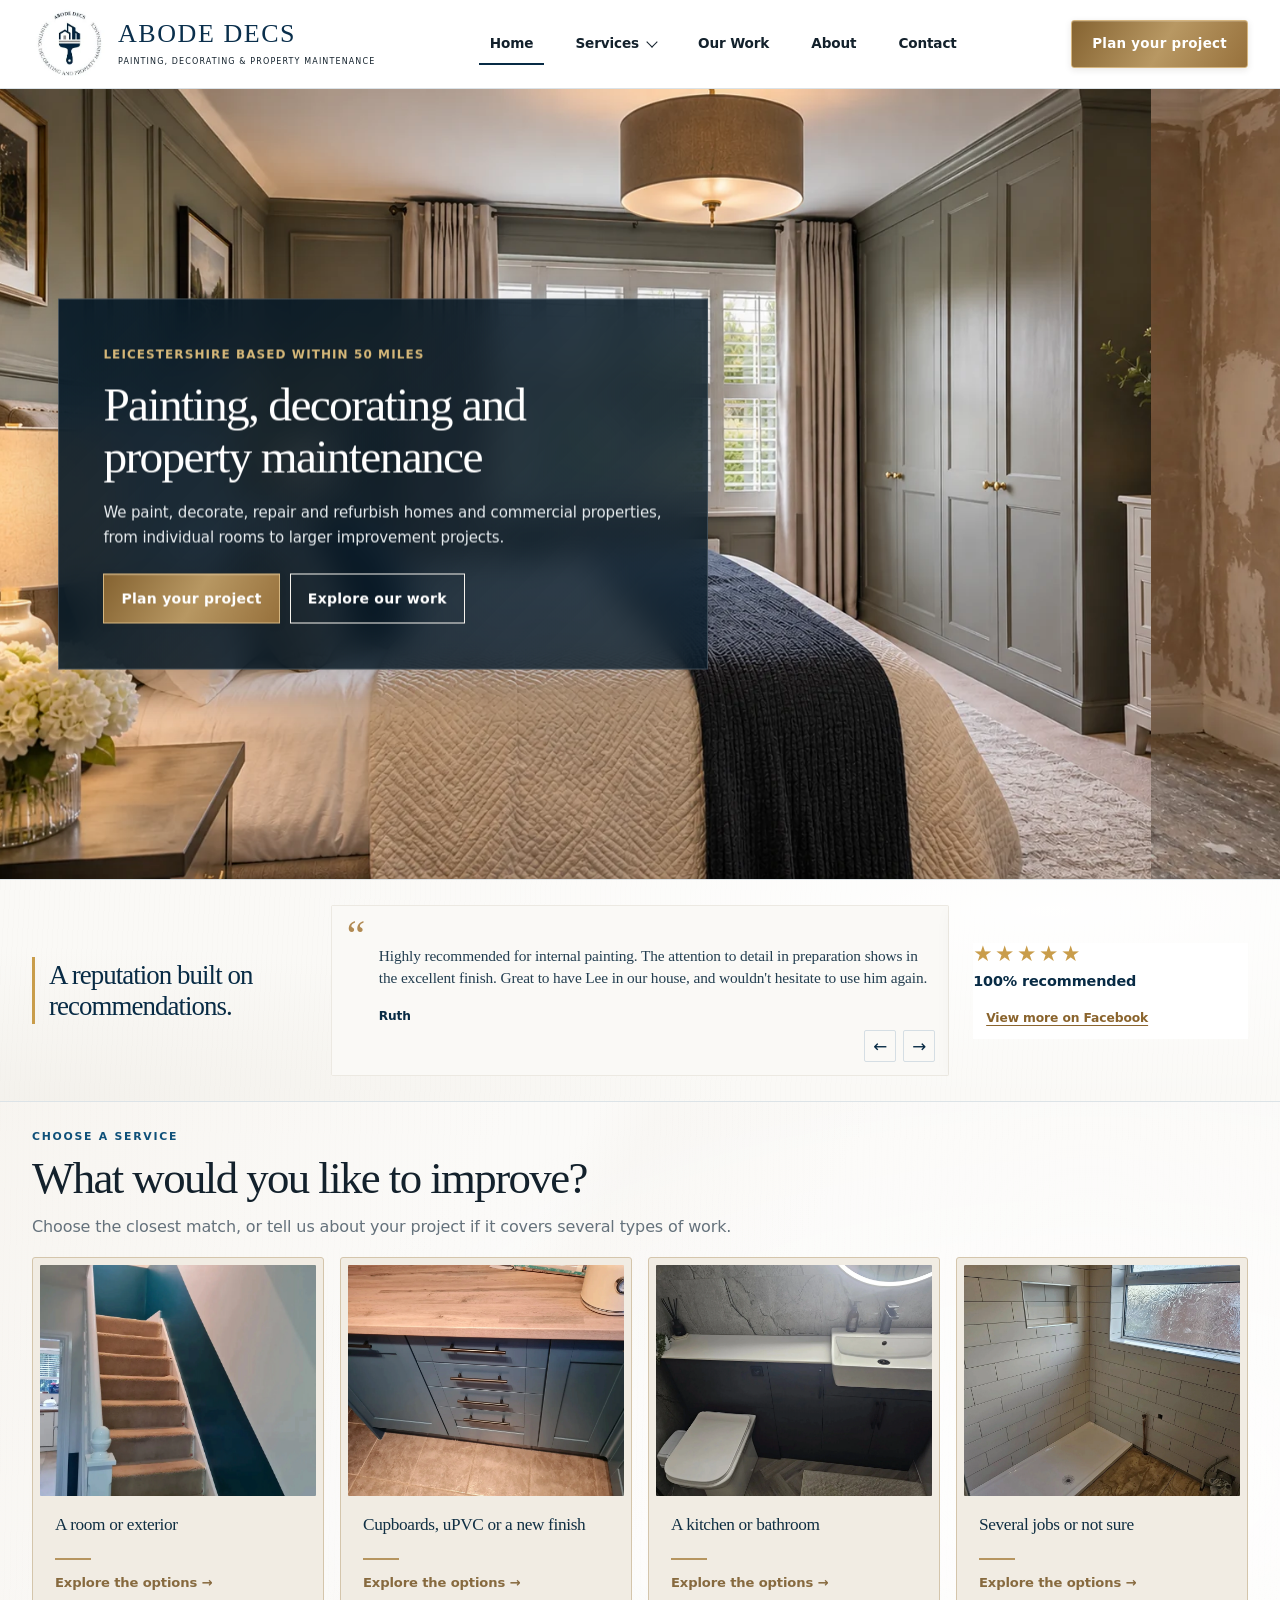
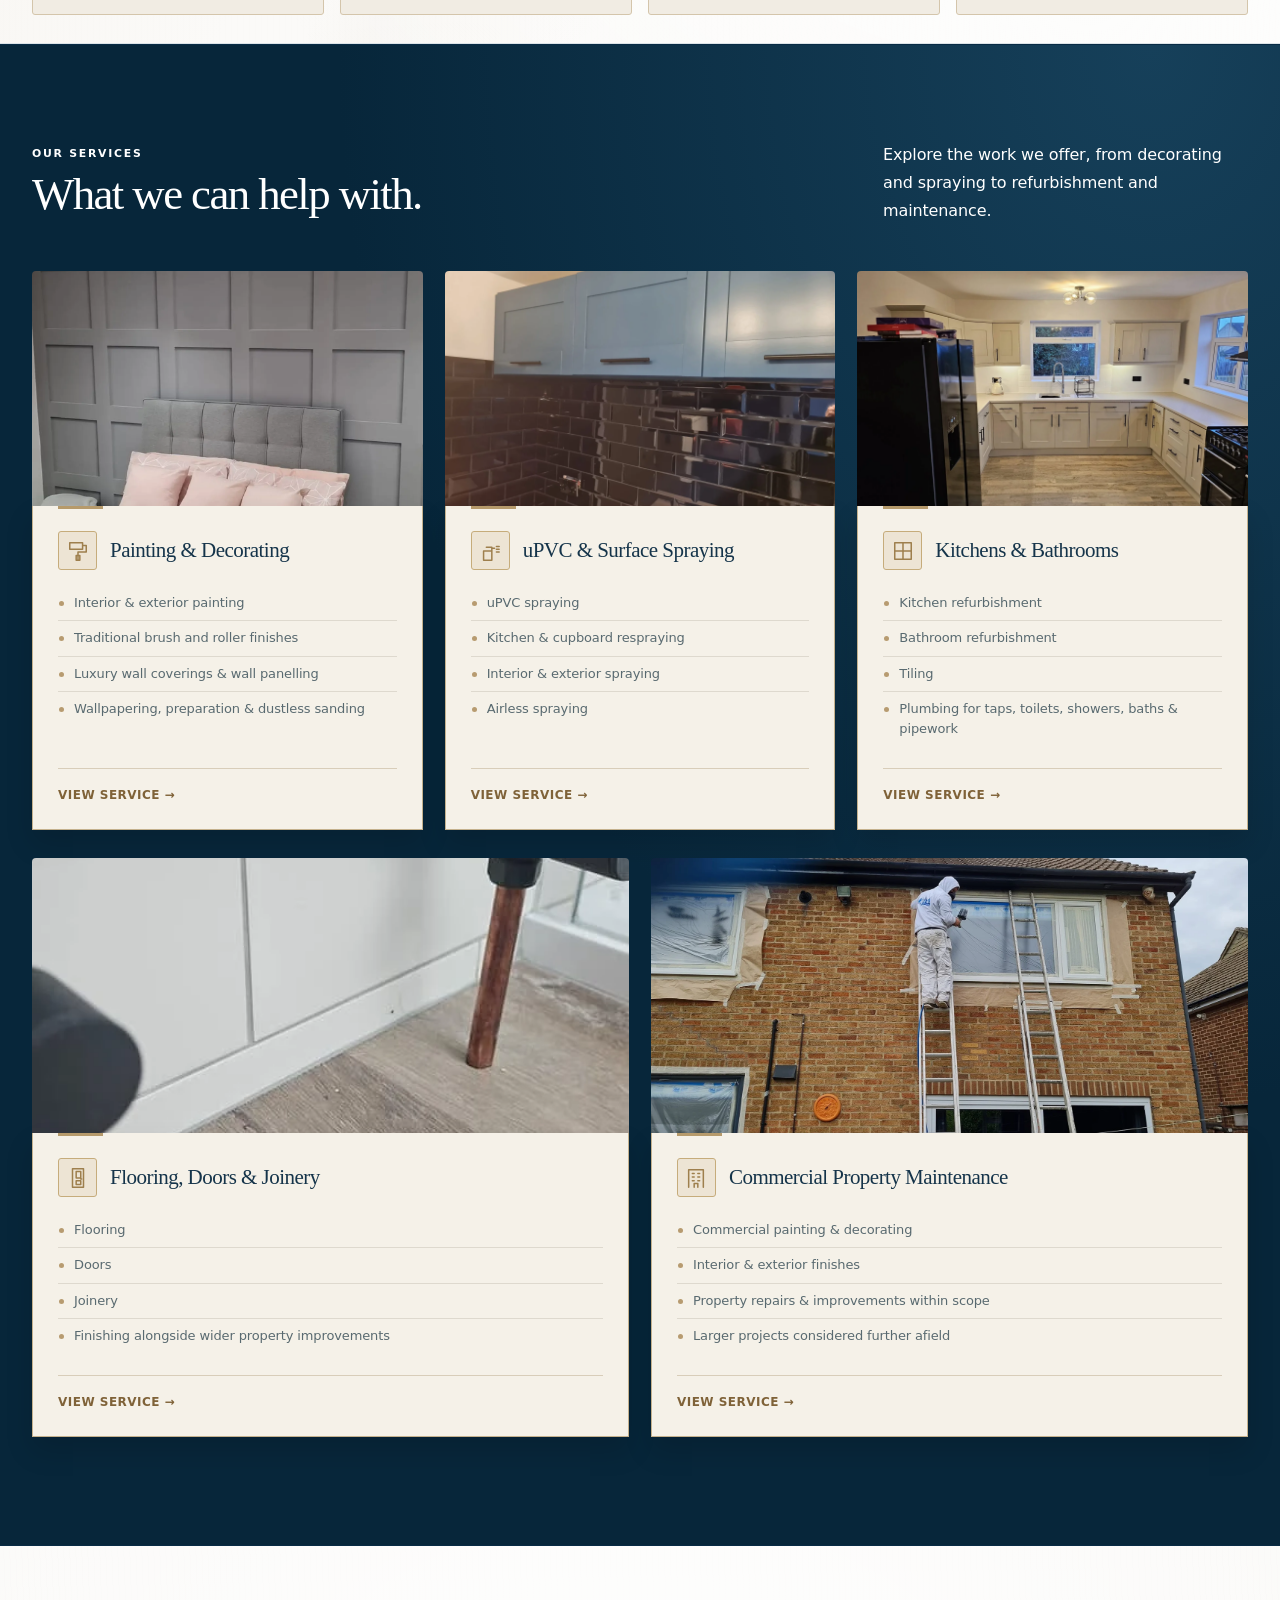
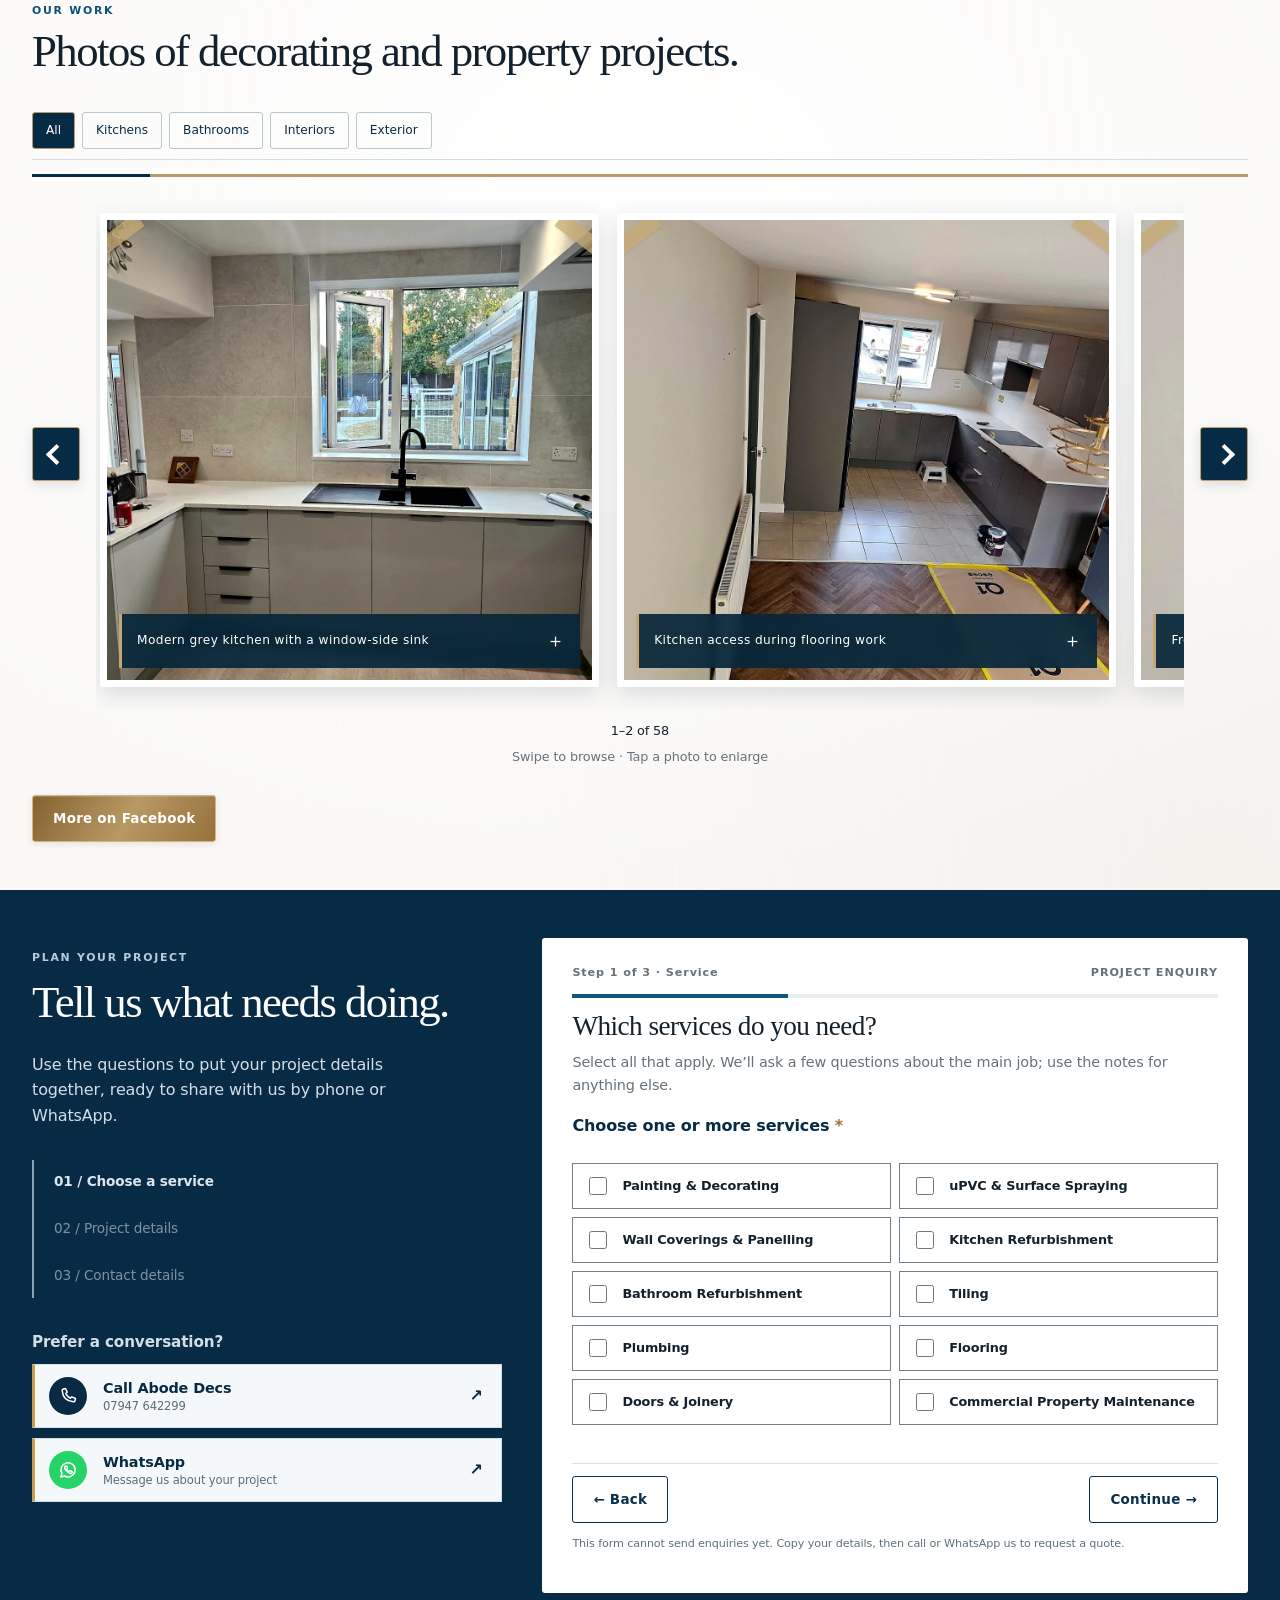
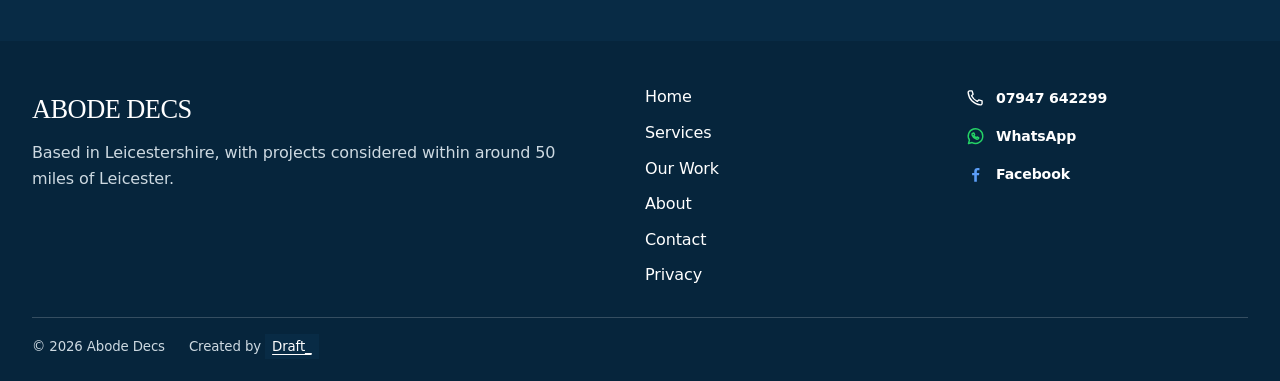
==== commit 74b10e10: "Align review stars beside Read more on mobile without altering carousel behavior" ====
--- a/index.html
+++ b/index.html
@@ -1,4 +1,4 @@
-<!doctype html><html lang="en-GB"><head><meta charset="utf-8"><meta name="viewport" content="width=device-width,initial-scale=1"><title>Home | Abode Decs</title><meta name="description" content="Painting, decorating and property improvements for homes and businesses in Leicestershire. Projects within around 50 miles of Leicester are considered."><link rel="stylesheet" href="assets/style.css?v=51"><script src="assets/config.js?v=16" defer></script><script src="assets/site.js?v=35" defer></script><style id="abode-transformation-hero-styles">
+<!doctype html><html lang="en-GB"><head><meta charset="utf-8"><meta name="viewport" content="width=device-width,initial-scale=1"><title>Home | Abode Decs</title><meta name="description" content="Painting, decorating and property improvements for homes and businesses in Leicestershire. Projects within around 50 miles of Leicester are considered."><link rel="stylesheet" href="assets/style.css?v=52"><script src="assets/config.js?v=16" defer></script><script src="assets/site.js?v=35" defer></script><style id="abode-transformation-hero-styles">
 /* Matches approved standalone demo: large left-hand glass panel, visible on initial paint. */
 #abode-transformation-hero{position:relative;isolation:isolate;display:block;min-height:clamp(620px,calc(100svh - 90px),790px);overflow:hidden;background:#061d2d;color:#fff;padding:0}
 #abode-transformation-hero .abode-room-scene{position:absolute;inset:0;z-index:0;overflow:hidden;--reveal:0%}
@@ -31,6 +31,6 @@
 .review-carousel .review-navigation{position:absolute;right:14px;bottom:14px;z-index:4;display:flex;justify-content:flex-end;align-items:center;gap:7px;margin:0}
 .review-carousel .review-nav-button{width:32px;height:32px;min-width:32px;min-height:32px;font-size:1.05rem;background:#faf9f6}
 @media(max-width:650px){.review-carousel .review-navigation{display:flex;right:10px;bottom:10px}.review-carousel .review-nav-button{width:30px;height:30px;min-width:30px;min-height:30px}.review-carousel .review-quote footer{padding-right:78px;min-height:32px}.review-carousel .review-slide-stars{top:12px;bottom:auto;right:12px}}
-</style></head><body><a class="skip" href="#main">Skip to content</a><header class="header"><div class="wrap nav"><a href="index.html" class="brand"><img class="" src="assets/image-3.webp" alt="Abode Decs logo" loading="lazy" width="1200" height="900"><span><strong>ABODE DECS</strong><small>PAINTING, DECORATING & PROPERTY MAINTENANCE</small></span></a><nav id="navigation" class="nav-links" aria-label="Main navigation"><a href="index.html" aria-current="page">Home</a><details><summary>Services</summary><div class="submenu"><a href="painting-decorating.html">Painting & Decorating</a><a href="spraying.html">uPVC & Surface Spraying</a><a href="property-improvements.html">Kitchens & Bathrooms</a><a href="flooring-joinery.html">Flooring, Doors & Joinery</a><a href="commercial-maintenance.html">Commercial Property Maintenance</a></div></details><a href="our-work.html" >Our Work</a><a href="about.html" >About</a><a href="contact.html" >Contact</a></nav><a class="button " style="box-shadow:none" href="contact.html">Plan your project <span aria-hidden="true">↗</span></a><button class="menu-toggle" aria-expanded="false" aria-controls="navigation" aria-label="Open navigation menu"><span class="hamburger-icon" aria-hidden="true"><span></span><span></span><span></span></span></button></div></header><main id="main"><section class="hero abode-transformation-hero" id="abode-transformation-hero" aria-label="Painting, decorating and property maintenance"><div class="abode-room-scene" id="abode-room-scene" aria-label="Illustrative bedroom transformation from unfinished to decorated"><div class="abode-room-frame abode-room-before" role="img" aria-label="Unfinished bedroom"></div><div class="abode-room-frame abode-room-after" role="img" aria-label="Finished bedroom"></div></div><div class="wrap abode-hero-content"><p class="eyebrow">Leicestershire based within 50 miles</p><h1>Painting, decorating and property maintenance</h1><p>We paint, decorate, repair and refurbish homes and commercial properties, from individual rooms to larger improvement projects.</p><div class="actions"><a class="button" style="box-shadow:none" href="contact.html">Plan your project <span aria-hidden="true">↗</span></a><a class="button outline" href="our-work.html">Explore our work <span aria-hidden="true">↗</span></a></div></div></section><section class="review-strip" aria-labelledby="review-title"><div class="wrap review-inner"><div class="review-heading"><h2 id="review-title">A reputation built on recommendations.</h2></div><div class="review-carousel" data-review-carousel role="region" aria-label="Customer recommendations. Swipe or use arrow keys to browse reviews." aria-roledescription="carousel" tabindex="0"><div class="review-viewport"><div class="review-track"><blockquote class="review-quote" role="group" aria-roledescription="slide" aria-label="1 of 6"><span class="review-slide-stars" role="img" aria-label="Customer recommends Abode Decs">★★★★★</span><span class="review-quote-mark" aria-hidden="true">“</span><p class="review-text" id="review-text-1">Highly recommended for internal painting. The attention to detail in preparation shows in the excellent finish. Great to have Lee in our house, and wouldn't hesitate to use him again.</p><button class="review-expand" type="button" aria-expanded="false" aria-controls="review-text-1" hidden>Read more</button><footer><strong>Ruth</strong></footer></blockquote><blockquote class="review-quote" role="group" aria-roledescription="slide" aria-label="2 of 6"><span class="review-slide-stars" role="img" aria-label="Customer recommends Abode Decs">★★★★★</span><span class="review-quote-mark" aria-hidden="true">“</span><p class="review-text" id="review-text-2">5🌟's for Lee! Cracking work as per usual. He painted the whole of our house just over 3 years ago. He's been back now to add some colour to our master bedroom and a few other areas in the house. Great job. Neat and tidy as well - cares about his work. Thanks again, Leanne &amp; George.</p><button class="review-expand" type="button" aria-expanded="false" aria-controls="review-text-2" hidden>Read more</button><footer><strong>Leanne</strong></footer></blockquote><blockquote class="review-quote" role="group" aria-roledescription="slide" aria-label="3 of 6"><span class="review-slide-stars" role="img" aria-label="Customer recommends Abode Decs">★★★★★</span><span class="review-quote-mark" aria-hidden="true">“</span><p class="review-text" id="review-text-3">Lee has spent the last 2 months fully decorating the whole of our 4 bedroom house. He has painted every single room, all the walls, ceilings, skirting boards, doors, inside wardrobes, boxed in pipes, new doors and shelf’s for our airi…</p><button class="review-expand" type="button" aria-expanded="false" aria-controls="review-text-3" hidden>Read more</button><footer><strong>Susan</strong></footer></blockquote><blockquote class="review-quote" role="group" aria-roledescription="slide" aria-label="4 of 6"><span class="review-slide-stars" role="img" aria-label="Customer recommends Abode Decs">★★★★★</span><span class="review-quote-mark" aria-hidden="true">“</span><p class="review-text" id="review-text-4">Hall,stairs ,landing and bedrooms done by Lee. Absolutely amazing job done his attention to detail is spot on and his cutting in second to none. thanks Lee.</p><button class="review-expand" type="button" aria-expanded="false" aria-controls="review-text-4" hidden>Read more</button><footer><strong>Carole</strong></footer></blockquote><blockquote class="review-quote" role="group" aria-roledescription="slide" aria-label="5 of 6"><span class="review-slide-stars" role="img" aria-label="Customer recommends Abode Decs">★★★★★</span><span class="review-quote-mark" aria-hidden="true">“</span><p class="review-text" id="review-text-5">fantastic workmanship competitive prices clean and tidy and always has a smile on his face! would definitely recommend as we've had a few jobs done by Lee and more jobs booked in 👍🏻👍🏻👍🏻</p><button class="review-expand" type="button" aria-expanded="false" aria-controls="review-text-5" hidden>Read more</button><footer><strong>Dave</strong></footer></blockquote><blockquote class="review-quote" role="group" aria-roledescription="slide" aria-label="6 of 6"><span class="review-slide-stars" role="img" aria-label="Customer recommends Abode Decs">★★★★★</span><span class="review-quote-mark" aria-hidden="true">“</span><p class="review-text" id="review-text-6">From start to finish Lee was 100% professional , couldn’t have asked for better nothing was to much trouble . The finished job of our hall stairs and landing is amazing . Very efficient!!…</p><button class="review-expand" type="button" aria-expanded="false" aria-controls="review-text-6" hidden>Read more</button><footer><strong>Rachel</strong></footer></blockquote></div></div><div class="review-navigation" aria-label="Review navigation"><button class="review-nav-button" type="button" data-review-prev aria-label="Previous review"><span aria-hidden="true">←</span></button><button class="review-nav-button" type="button" data-review-next aria-label="Next review"><span aria-hidden="true">→</span></button></div></div><div class="review-proof"><div class="review-stars" aria-label="Five gold stars">★★★★★</div><p class="review-rating-copy"><strong>100% recommended</strong></p><a class="review-more" href="https://www.facebook.com/Abodedecs/" target="_blank" rel="noopener noreferrer">View more on Facebook</a></div></div></section><section class="section choose-section" style="padding-top:26px;padding-bottom:28px"><div class="wrap"><p class="eyebrow">Choose a service</p><h2>What would you like to improve?</h2><p>Choose the closest match, or tell us about your project if it covers several types of work.</p><div class="choose-grid"><a href="painting-decorating.html"><img class="choose-image" src="assets/work-staircase-teal.webp?v=ai-upscaled-20261122" alt="Carpeted staircase beside a deep teal feature wall" loading="lazy" width="1200" height="900"><h3>A room or exterior</h3><span>Explore the options →</span></a><a href="spraying.html#kitchen-cupboards"><img class="choose-image" src="assets/image-1.webp?v=ai-upscaled-20261122" alt="Teal kitchen cupboard finish with a timber worktop" loading="lazy" width="1200" height="900"><h3>Cupboards, uPVC or a new finish</h3><span>Explore the options →</span></a><a href="property-improvements.html"><img class="choose-image" src="assets/image-6.webp?v=ai-upscaled-20261122" alt="Dark vanity and basin in a finished bathroom" loading="lazy" width="1200" height="900"><h3>A kitchen or bathroom</h3><span>Explore the options →</span></a><a href="index.html#services"><img class="choose-image" src="assets/image-13.webp?v=ai-upscaled-20261122" alt="Bathroom refurbishment in progress" loading="lazy" width="1200" height="900"><h3>Several jobs or not sure</h3><span>Explore the options →</span></a></div></div></section><section class="section services-section" id="services"><div class="wrap"><div class="section-head"><div><p class="eyebrow">Our services</p><h2>What we can help with.</h2></div><p>Explore the work we offer, from decorating and spraying to refurbishment and maintenance.</p></div><div class="service-groups"><article class="group-card"><img src="assets/work-bedroom-panelling.webp" alt="Grey bedroom with a painted panelled feature wall" loading="lazy" width="1200" height="900"><div class="card-copy"><span class="symbol" aria-hidden="true"><svg viewBox="0 0 24 24"><path d="M3 3h14v7H3z M17 6h4v7h-9v9 M10 17h4v5h-4z"/></svg></span><h3>Painting & Decorating</h3><ul><li>Interior & exterior painting</li><li>Traditional brush and roller finishes</li><li>Luxury wall coverings & wall panelling</li><li>Wallpapering, preparation & dustless sanding</li></ul><a class="text-link" href="painting-decorating.html">View service →</a></div></article><article class="group-card"><img src="assets/image-5.webp" alt="Blue kitchen cabinets beside a black tiled backsplash" loading="lazy" width="1200" height="900"><div class="card-copy"><span class="symbol" aria-hidden="true"><svg viewBox="0 0 24 24"><path d="M5 12h9v10H5z M8 8h6v4 M14 9h3 M19 7h3 M19 10h3 M19 13h3"/></svg></span><h3>uPVC & Surface Spraying</h3><ul><li>uPVC spraying</li><li>Kitchen & cupboard respraying</li><li>Interior & exterior spraying</li><li>Airless spraying</li></ul><a class="text-link" href="spraying.html">View service →</a></div></article><article class="group-card"><img src="assets/image-10.webp" alt="Cream kitchen cabinetry and timber flooring" loading="lazy" width="1200" height="900"><div class="card-copy"><span class="symbol" aria-hidden="true"><svg viewBox="0 0 24 24"><path d="M3 3h18v18H3z M3 12h18 M12 3v18"/></svg></span><h3>Kitchens & Bathrooms</h3><ul><li>Kitchen refurbishment</li><li>Bathroom refurbishment</li><li>Tiling</li><li>Plumbing for taps, toilets, showers, baths & pipework</li></ul><a class="text-link" href="property-improvements.html">View service →</a></div></article><article class="group-card"><img src="assets/image-16.webp" alt="Timber floor and radiator detail" loading="lazy" width="1200" height="900"><div class="card-copy"><span class="symbol" aria-hidden="true"><svg viewBox="0 0 24 24"><path d="M6 2h12v20H6z M10 5h5v7h-5z M10 15h5v4h-5z M15 13h1"/></svg></span><h3>Flooring, Doors & Joinery</h3><ul><li>Flooring</li><li>Doors</li><li>Joinery</li><li>Finishing alongside wider property improvements</li></ul><a class="text-link" href="flooring-joinery.html">View service →</a></div></article><article class="group-card"><img src="assets/image-7.webp" alt="Exterior window spraying in progress" loading="lazy" width="1200" height="900"><div class="card-copy"><span class="symbol" aria-hidden="true"><svg viewBox="0 0 24 24"><path d="M4 22V3h16v19 M8 7h2 M14 7h2 M8 11h2 M14 11h2 M8 15h2 M14 15h2 M10 22v-4h4v4"/></svg></span><h3>Commercial Property Maintenance</h3><ul><li>Commercial painting & decorating</li><li>Interior & exterior finishes</li><li>Property repairs & improvements within scope</li><li>Larger projects considered further afield</li></ul><a class="text-link" href="commercial-maintenance.html">View service →</a></div></article></div></div></section><section class="section work-section"><div class="wrap"><div class="section-head"><div><p class="eyebrow">Our work</p><h2>Photos of decorating and property projects.</h2></div></div><div class="gallery-toolbar"><div class="gallery-filter" role="group" aria-label="Filter project images"><button type="button" class="active" data-gallery-filter="all">All</button><button type="button" data-gallery-filter="kitchen">Kitchens</button><button type="button" data-gallery-filter="bathroom">Bathrooms</button><button type="button" data-gallery-filter="interior">Interiors</button><button type="button" data-gallery-filter="exterior">Exterior</button></div></div><div class="gallery-shell"><div class="gallery-stage"><button type="button" class="gallery-prev" aria-label="Previous project images"><span aria-hidden="true"></span></button><div class="gallery" id="project-gallery" tabindex="0" role="region" aria-label="Project gallery"><button class="photo" data-image="assets/gallery/1000050446.webp" data-caption="Modern grey kitchen with a window-side sink" aria-label="Enlarge Modern grey kitchen with a window-side sink"><img src="assets/gallery/1000050446.webp" alt="Modern grey fitted kitchen with white counters and a sink beneath the window." loading="lazy" width="1200" height="1500"><span>Modern grey kitchen with a window-side sink <b aria-hidden="true">＋</b></span></button><button class="photo" data-image="assets/gallery/1000050447.webp" data-caption="Kitchen access during flooring work" aria-label="Enlarge Kitchen access during flooring work"><img src="assets/gallery/1000050447.webp" alt="View through to the kitchen while new flooring is being fitted." loading="lazy" width="1200" height="1500"><span>Kitchen access during flooring work <b aria-hidden="true">＋</b></span></button><button class="photo" data-image="assets/gallery/1000050448.webp" data-caption="Freshly finished interior door" aria-label="Enlarge Freshly finished interior door"><img src="assets/gallery/1000050448.webp" alt="White panel door and brass wall switch in a refreshed interior." loading="lazy" width="1200" height="1500"><span>Freshly finished interior door <b aria-hidden="true">＋</b></span></button><button class="photo" data-image="assets/gallery/1000050449.webp" data-caption="Kitchen update with a geometric feature wall" aria-label="Enlarge Kitchen update with a geometric feature wall"><img src="assets/gallery/1000050449.webp" alt="Updated kitchen with dark cabinetry, white worktops and geometric wall tiles." loading="lazy" width="1200" height="1500"><span>Kitchen update with a geometric feature wall <b aria-hidden="true">＋</b></span></button><button class="photo" data-image="assets/gallery/1000050450.webp" data-caption="Herringbone floor and radiator" aria-label="Enlarge Herringbone floor and radiator"><img src="assets/gallery/1000050450.webp" alt="Neutral living space with a wood herringbone floor and white radiator." loading="lazy" width="1200" height="1500"><span>Herringbone floor and radiator <b aria-hidden="true">＋</b></span></button><button class="photo" data-image="assets/gallery/1000050451.webp" data-caption="Kitchen protected during refurbishment" aria-label="Enlarge Kitchen protected during refurbishment"><img src="assets/gallery/1000050451.webp" alt="Kitchen and dining area carefully covered during improvement work." loading="lazy" width="1200" height="1500"><span>Kitchen protected during refurbishment <b aria-hidden="true">＋</b></span></button><button class="photo" data-image="assets/gallery/1000050452.webp" data-caption="Bathroom floor and WC layout" aria-label="Enlarge Bathroom floor and WC layout"><img src="assets/gallery/1000050452.webp" alt="Bathroom floor and toilet viewed from above at the doorway." loading="lazy" width="1200" height="1500"><span>Bathroom floor and WC layout <b aria-hidden="true">＋</b></span></button><button class="photo" data-image="assets/gallery/1000050453.webp" data-caption="Bathroom vanity beside a frosted window" aria-label="Enlarge Bathroom vanity beside a frosted window"><img src="assets/gallery/1000050453.webp" alt="Compact bathroom with wall mirror, basin and frosted window." loading="lazy" width="1200" height="1500"><span>Bathroom vanity beside a frosted window <b aria-hidden="true">＋</b></span></button><button class="photo" data-image="assets/gallery/1000050454.webp" data-caption="Bath with rainfall shower" aria-label="Enlarge Bath with rainfall shower"><img src="assets/gallery/1000050454.webp" alt="White bath and overhead rainfall shower in a tiled bathroom." loading="lazy" width="1200" height="1500"><span>Bath with rainfall shower <b aria-hidden="true">＋</b></span></button><button class="photo" data-image="assets/gallery/1000050455.webp" data-caption="Small bathroom with dark vanity" aria-label="Enlarge Small bathroom with dark vanity"><img src="assets/gallery/1000050455.webp" alt="Compact bathroom with dark green vanity and white sanitaryware." loading="lazy" width="1200" height="1500"><span>Small bathroom with dark vanity <b aria-hidden="true">＋</b></span></button><button class="photo" data-image="assets/gallery/1000050456.webp" data-caption="Bedroom wallpaper feature" aria-label="Enlarge Bedroom wallpaper feature"><img src="assets/gallery/1000050456.webp" alt="Bedroom with a soft patterned wallpaper feature behind the bed." loading="lazy" width="1200" height="1500"><span>Bedroom wallpaper feature <b aria-hidden="true">＋</b></span></button><button class="photo" data-image="assets/gallery/1000050457.webp" data-caption="Towel rail and wood-effect flooring" aria-label="Enlarge Towel rail and wood-effect flooring"><img src="assets/gallery/1000050457.webp" alt="Bathroom towel radiator and wood-effect floor detail." loading="lazy" width="1200" height="1500"><span>Towel rail and wood-effect flooring <b aria-hidden="true">＋</b></span></button><button class="photo" data-image="assets/gallery/1000050458.webp" data-caption="Black towel radiator against stone-look tile" aria-label="Enlarge Black towel radiator against stone-look tile"><img src="assets/gallery/1000050458.webp" alt="Tall black heated towel rail on a stone-look bathroom wall." loading="lazy" width="1200" height="1500"><span>Black towel radiator against stone-look tile <b aria-hidden="true">＋</b></span></button><button class="photo" data-image="assets/gallery/1000050459.webp" data-caption="Dark vanity and wall-hung toilet" aria-label="Enlarge Dark vanity and wall-hung toilet"><img src="assets/gallery/1000050459.webp" alt="Contemporary bathroom with dark cabinetry and a wall-hung toilet." loading="lazy" width="1200" height="1500"><span>Dark vanity and wall-hung toilet <b aria-hidden="true">＋</b></span></button><button class="photo" data-image="assets/gallery/1000050460.webp" data-caption="Bath and shower enclosure" aria-label="Enlarge Bath and shower enclosure"><img src="assets/gallery/1000050460.webp" alt="White bath and shower enclosure in a bright tiled bathroom." loading="lazy" width="1200" height="1500"><span>Bath and shower enclosure <b aria-hidden="true">＋</b></span></button><button class="photo" data-image="assets/gallery/1000050461.webp" data-caption="Bathroom mirror and basin detail" aria-label="Enlarge Bathroom mirror and basin detail"><img src="assets/gallery/1000050461.webp" alt="Bathroom vanity, mirror and frosted window detail." loading="lazy" width="1200" height="1500"><span>Bathroom mirror and basin detail <b aria-hidden="true">＋</b></span></button><button class="photo" data-image="assets/gallery/1000050462.webp" data-caption="Floral wallpaper beside the stairs" aria-label="Enlarge Floral wallpaper beside the stairs"><img src="assets/gallery/1000050462.webp" alt="Bold floral feature wallpaper beside the staircase." loading="lazy" width="1200" height="1500"><span>Floral wallpaper beside the stairs <b aria-hidden="true">＋</b></span></button><button class="photo" data-image="assets/gallery/1000050463.webp" data-caption="Wallpapered stair landing" aria-label="Enlarge Wallpapered stair landing"><img src="assets/gallery/1000050463.webp" alt="Patterned wallpaper and stair landing, shown without the phone gallery controls." loading="lazy" width="1200" height="1500"><span>Wallpapered stair landing <b aria-hidden="true">＋</b></span></button><button class="photo" data-image="assets/gallery/1000050464.webp" data-caption="Hallway wallpaper and white trim" aria-label="Enlarge Hallway wallpaper and white trim"><img src="assets/gallery/1000050464.webp" alt="Hallway with patterned wallpaper, white door and painted trim." loading="lazy" width="1200" height="1500"><span>Hallway wallpaper and white trim <b aria-hidden="true">＋</b></span></button><button class="photo" data-image="assets/gallery/1000050465.webp" data-caption="Freshly painted upstairs landing" aria-label="Enlarge Freshly painted upstairs landing"><img src="assets/gallery/1000050465.webp" alt="Upper landing with a deep grey feature wall and white balustrade." loading="lazy" width="1200" height="1500"><span>Freshly painted upstairs landing <b aria-hidden="true">＋</b></span></button><button class="photo" data-image="assets/gallery/1000050466.webp" data-caption="Exterior improvement work in progress" aria-label="Enlarge Exterior improvement work in progress"><img src="assets/gallery/1000050466.webp" alt="House exterior during building and renovation work." loading="lazy" width="1200" height="1500"><span>Exterior improvement work in progress <b aria-hidden="true">＋</b></span></button><button class="photo" data-image="assets/gallery/1000050467.webp" data-caption="Black-frame replacement windows" aria-label="Enlarge Black-frame replacement windows"><img src="assets/gallery/1000050467.webp" alt="New black-framed windows fitted to the house exterior." loading="lazy" width="1200" height="1500"><span>Black-frame replacement windows <b aria-hidden="true">＋</b></span></button><button class="photo" data-image="assets/gallery/1000050468.webp" data-caption="Exterior window installation in progress" aria-label="Enlarge Exterior window installation in progress"><img src="assets/gallery/1000050468.webp" alt="Installer fitting a new upper-storey window." loading="lazy" width="1200" height="1500"><span>Exterior window installation in progress <b aria-hidden="true">＋</b></span></button><button class="photo" data-image="assets/gallery/1000050469.webp" data-caption="Bathroom with brass heated towel rail" aria-label="Enlarge Bathroom with brass heated towel rail"><img src="assets/gallery/1000050469.webp" alt="Finished bathroom with brass towel radiator and shower enclosure." loading="lazy" width="1200" height="1500"><span>Bathroom with brass heated towel rail <b aria-hidden="true">＋</b></span></button><button class="photo" data-image="assets/gallery/1000050470.webp" data-caption="Bathroom shower and brass radiator" aria-label="Enlarge Bathroom shower and brass radiator"><img src="assets/gallery/1000050470.webp" alt="Bathroom with shower enclosure, brass towel rail and pale stone finishes." loading="lazy" width="1200" height="1500"><span>Bathroom shower and brass radiator <b aria-hidden="true">＋</b></span></button><button class="photo" data-image="assets/gallery/1000050471.webp" data-caption="Shower enclosure and brass fittings" aria-label="Enlarge Shower enclosure and brass fittings"><img src="assets/gallery/1000050471.webp" alt="Close view of the glass shower enclosure and brass fittings." loading="lazy" width="1200" height="1500"><span>Shower enclosure and brass fittings <b aria-hidden="true">＋</b></span></button><button class="photo" data-image="assets/gallery/1000050472.webp" data-caption="Underfloor heating before tiling" aria-label="Enlarge Underfloor heating before tiling"><img src="assets/gallery/1000050472.webp" alt="Underfloor heating layout prepared across the bathroom floor." loading="lazy" width="1200" height="1500"><span>Underfloor heating before tiling <b aria-hidden="true">＋</b></span></button><button class="photo" data-image="assets/gallery/1000050473.webp" data-caption="Comic-themed feature wall" aria-label="Enlarge Comic-themed feature wall"><img src="assets/gallery/1000050473.webp" alt="Colourful comic-inspired wallpaper used as a bold feature wall." loading="lazy" width="1200" height="1500"><span>Comic-themed feature wall <b aria-hidden="true">＋</b></span></button><button class="photo" data-image="assets/gallery/1000050476.webp" data-caption="Kitchen cupboard and handle detail" aria-label="Enlarge Kitchen cupboard and handle detail"><img src="assets/gallery/1000050476.webp" alt="Close view of cream kitchen cupboards and contemporary handles." loading="lazy" width="1200" height="1500"><span>Kitchen cupboard and handle detail <b aria-hidden="true">＋</b></span></button><button class="photo" data-image="assets/gallery/1000050477.webp" data-caption="Timber kitchen and wood-effect flooring" aria-label="Enlarge Timber kitchen and wood-effect flooring"><img src="assets/gallery/1000050477.webp" alt="Warm timber kitchen with wood-effect flooring and a family dog." loading="lazy" width="1200" height="1500"><span>Timber kitchen and wood-effect flooring <b aria-hidden="true">＋</b></span></button><button class="photo" data-image="assets/gallery/1000050478.webp" data-caption="Kitchen before the floor update" aria-label="Enlarge Kitchen before the floor update"><img src="assets/gallery/1000050478.webp" alt="Kitchen and floor protection before the flooring refresh." loading="lazy" width="1200" height="1500"><span>Kitchen before the floor update <b aria-hidden="true">＋</b></span></button><button class="photo" data-image="assets/gallery/1000050479.webp" data-caption="Framed football shirt display" aria-label="Enlarge Framed football shirt display"><img src="assets/gallery/1000050479.webp" alt="Framed football shirts displayed in a built-in wall recess." loading="lazy" width="1200" height="1500"><span>Framed football shirt display <b aria-hidden="true">＋</b></span></button><button class="photo" data-image="assets/gallery/1000050480.webp" data-caption="Staircase protected for flooring work" aria-label="Enlarge Staircase protected for flooring work"><img src="assets/gallery/1000050480.webp" alt="Stairs carefully covered while flooring work is underway." loading="lazy" width="1200" height="1500"><span>Staircase protected for flooring work <b aria-hidden="true">＋</b></span></button><button class="photo" data-image="assets/gallery/1000050481.webp" data-caption="Bedroom protected during decorating" aria-label="Enlarge Bedroom protected during decorating"><img src="assets/gallery/1000050481.webp" alt="Bedroom furniture covered to protect it during improvement work." loading="lazy" width="1200" height="1500"><span>Bedroom protected during decorating <b aria-hidden="true">＋</b></span></button><button class="photo" data-image="assets/gallery/1000050482.webp" data-caption="Radiator pipe and floor detail" aria-label="Enlarge Radiator pipe and floor detail"><img src="assets/gallery/1000050482.webp" alt="Close-up of radiator pipework meeting the finished floor." loading="lazy" width="1200" height="1500"><span>Radiator pipe and floor detail <b aria-hidden="true">＋</b></span></button><button class="photo" data-image="assets/gallery/1000050483.webp" data-caption="White shower tray and wall tiling" aria-label="Enlarge White shower tray and wall tiling"><img src="assets/gallery/1000050483.webp" alt="White shower tray set against clean white tiled walls." loading="lazy" width="1200" height="1500"><span>White shower tray and wall tiling <b aria-hidden="true">＋</b></span></button><button class="photo" data-image="assets/gallery/1000050484.webp" data-caption="Chrome shower on white tile" aria-label="Enlarge Chrome shower on white tile"><img src="assets/gallery/1000050484.webp" alt="Chrome overhead shower and controls against white tiles." loading="lazy" width="1200" height="1500"><span>Chrome shower on white tile <b aria-hidden="true">＋</b></span></button><button class="photo" data-image="assets/gallery/1000050485.webp" data-caption="Black towel radiator on white tile" aria-label="Enlarge Black towel radiator on white tile"><img src="assets/gallery/1000050485.webp" alt="Tall black towel radiator against a white tiled wall." loading="lazy" width="1200" height="1500"><span>Black towel radiator on white tile <b aria-hidden="true">＋</b></span></button><button class="photo" data-image="assets/gallery/1000050486.webp" data-caption="Bathroom tiling and shower tray in progress" aria-label="Enlarge Bathroom tiling and shower tray in progress"><img src="assets/gallery/1000050486.webp" alt="Bathroom wall tiles and shower tray during installation." loading="lazy" width="1200" height="1500"><span>Bathroom tiling and shower tray in progress <b aria-hidden="true">＋</b></span></button><button class="photo" data-image="assets/gallery/1000050487.webp" data-caption="Teal stair landing" aria-label="Enlarge Teal stair landing"><img src="assets/gallery/1000050487.webp" alt="Stair landing with a deep teal painted feature wall." loading="lazy" width="1200" height="1500"><span>Teal stair landing <b aria-hidden="true">＋</b></span></button><button class="photo" data-image="assets/gallery/1000050488.webp" data-caption="Hallway with teal lower walls" aria-label="Enlarge Hallway with teal lower walls"><img src="assets/gallery/1000050488.webp" alt="Hallway with teal lower wall, radiator and tiled flooring." loading="lazy" width="1200" height="1500"><span>Hallway with teal lower walls <b aria-hidden="true">＋</b></span></button><button class="photo" data-image="assets/gallery/1000050489.webp" data-caption="Teal staircase refresh" aria-label="Enlarge Teal staircase refresh"><img src="assets/gallery/1000050489.webp" alt="Carpeted staircase beside a deep teal painted wall." loading="lazy" width="1200" height="1500"><span>Teal staircase refresh <b aria-hidden="true">＋</b></span></button><button class="photo" data-image="assets/gallery/1000050490.webp" data-caption="Charcoal shower suite" aria-label="Enlarge Charcoal shower suite"><img src="assets/gallery/1000050490.webp" alt="Dark tiled shower with polished chrome fittings." loading="lazy" width="1200" height="1500"><span>Charcoal shower suite <b aria-hidden="true">＋</b></span></button><button class="photo" data-image="assets/gallery/1000050491.webp" data-caption="Kitchen protected during renovation" aria-label="Enlarge Kitchen protected during renovation"><img src="assets/gallery/1000050491.webp" alt="Kitchen cupboards and surfaces covered during refurbishment." loading="lazy" width="1200" height="1500"><span>Kitchen protected during renovation <b aria-hidden="true">＋</b></span></button><button class="photo" data-image="assets/gallery/1000050492.webp" data-caption="Blue kitchen cupboard finish" aria-label="Enlarge Blue kitchen cupboard finish"><img src="assets/gallery/1000050492.webp" alt="Close detail of blue kitchen cabinetry and worktop." loading="lazy" width="1200" height="1500"><span>Blue kitchen cupboard finish <b aria-hidden="true">＋</b></span></button><button class="photo" data-image="assets/gallery/1000050493.webp" data-caption="Blue kitchen with dark tile backsplash" aria-label="Enlarge Blue kitchen with dark tile backsplash"><img src="assets/gallery/1000050493.webp" alt="Blue cabinets and timber worktop beneath a dark tiled backsplash." loading="lazy" width="1200" height="1500"><span>Blue kitchen with dark tile backsplash <b aria-hidden="true">＋</b></span></button><button class="photo" data-image="assets/gallery/1000050494.webp" data-caption="Blue kitchen cabinetry and timber worktop" aria-label="Enlarge Blue kitchen cabinetry and timber worktop"><img src="assets/gallery/1000050494.webp" alt="Blue kitchen cupboards and wood-effect counter detail." loading="lazy" width="1200" height="1500"><span>Blue kitchen cabinetry and timber worktop <b aria-hidden="true">＋</b></span></button><button class="photo" data-image="assets/gallery/1000050495.webp" data-caption="Blue kitchen with integrated appliances" aria-label="Enlarge Blue kitchen with integrated appliances"><img src="assets/gallery/1000050495.webp" alt="Finished blue kitchen with dark backsplash and integrated appliances." loading="lazy" width="1200" height="1500"><span>Blue kitchen with integrated appliances <b aria-hidden="true">＋</b></span></button><button class="photo" data-image="assets/gallery/1000050496.webp" data-caption="Kitchen sink and black tile detail" aria-label="Enlarge Kitchen sink and black tile detail"><img src="assets/gallery/1000050496.webp" alt="Timber worktop, white sink and glossy black tiled backsplash." loading="lazy" width="1200" height="1500"><span>Kitchen sink and black tile detail <b aria-hidden="true">＋</b></span></button><button class="photo" data-image="assets/gallery/1000050497.webp" data-caption="Blue corner cabinetry and open shelving" aria-label="Enlarge Blue corner cabinetry and open shelving"><img src="assets/gallery/1000050497.webp" alt="Blue corner kitchen units with dark backsplash and open shelving." loading="lazy" width="1200" height="1500"><span>Blue corner cabinetry and open shelving <b aria-hidden="true">＋</b></span></button><button class="photo" data-image="assets/gallery/1000050498.webp" data-caption="Bedroom during a room refresh" aria-label="Enlarge Bedroom during a room refresh"><img src="assets/gallery/1000050498.webp" alt="Bedroom interior captured during a decorating project." loading="lazy" width="1200" height="1500"><span>Bedroom during a room refresh <b aria-hidden="true">＋</b></span></button><button class="photo" data-image="assets/gallery/1000050499.webp" data-caption="Bedroom wall panelling" aria-label="Enlarge Bedroom wall panelling"><img src="assets/gallery/1000050499.webp" alt="Finished bedroom with a panelled feature wall and styled bed." loading="lazy" width="1200" height="1500"><span>Bedroom wall panelling <b aria-hidden="true">＋</b></span></button><button class="photo" data-image="assets/gallery/1000050500.webp" data-caption="Completed house exterior" aria-label="Enlarge Completed house exterior"><img src="assets/gallery/1000050500.webp" alt="Refreshed house exterior with new windows, doors and finished render." loading="lazy" width="1200" height="1500"><span>Completed house exterior <b aria-hidden="true">＋</b></span></button><button class="photo" data-image="assets/gallery/1000050501.webp" data-caption="Bedroom panelling installation" aria-label="Enlarge Bedroom panelling installation"><img src="assets/gallery/1000050501.webp" alt="Bedroom wall moulding being fitted before the final finish." loading="lazy" width="1200" height="1500"><span>Bedroom panelling installation <b aria-hidden="true">＋</b></span></button><button class="photo" data-image="assets/gallery/1000050502.webp" data-caption="Wall panelling in progress" aria-label="Enlarge Wall panelling in progress"><img src="assets/gallery/1000050502.webp" alt="Bedroom wall panelling installation viewed from another angle." loading="lazy" width="1200" height="1500"><span>Wall panelling in progress <b aria-hidden="true">＋</b></span></button><button class="photo" data-image="assets/gallery/1000050503.webp" data-caption="Staircase with deep teal wall" aria-label="Enlarge Staircase with deep teal wall"><img src="assets/gallery/1000050503.webp" alt="Carpeted stairs beside a freshly painted dark teal wall." loading="lazy" width="1200" height="1500"><span>Staircase with deep teal wall <b aria-hidden="true">＋</b></span></button><button class="photo" data-image="assets/gallery/1000050504.webp" data-caption="White stair balustrade detail" aria-label="Enlarge White stair balustrade detail"><img src="assets/gallery/1000050504.webp" alt="White stair balustrade and painted wall detail." loading="lazy" width="1200" height="1500"><span>White stair balustrade detail <b aria-hidden="true">＋</b></span></button><button class="photo" data-image="assets/gallery/1000050505.webp" data-caption="Kitchen and dining space" aria-label="Enlarge Kitchen and dining space"><img src="assets/gallery/1000050505.webp" alt="Kitchen and dining area with warm timber flooring and finished joinery." loading="lazy" width="1200" height="1500"><span>Kitchen and dining space <b aria-hidden="true">＋</b></span></button></div><button type="button" class="gallery-next" aria-label="Next project images"><span aria-hidden="true"></span></button></div><div class="gallery-controls"><span class="gallery-count" aria-live="polite"></span></div><p class="gallery-hint">Swipe to browse · Tap a photo to enlarge</p></div><a class="button " href="https://www.facebook.com/Abodedecs/">More on Facebook <span aria-hidden="true">↗</span></a></div></section><section class="quote-app-section"><div class="wrap quote-app-layout"><aside><p class="eyebrow">Plan your project</p><h2>Tell us what needs doing.</h2><p>Use the questions to put your project details together, ready to share with us by phone or WhatsApp.</p><div class="quote-side"><span class="current">01 / Choose a service</span><span>02 / Project details</span><span>03 / Contact details</span></div><p class="small conversation-prompt">Prefer a conversation?</p><div class="conversation-actions"><a class="conversation-link" href="tel:+447947642299"><span class="conversation-icon" aria-hidden="true"><svg viewBox="0 0 24 24"><path d="M6.6 3.5 9 3l2 4.4-1.7 1.7a14 14 0 0 0 5.6 5.6l1.7-1.7 4.4 2-.5 2.4c-.2 1-1.1 1.7-2.1 1.6C10.6 18.3 5.7 13.4 5 5.6c-.1-1 .6-1.9 1.6-2.1Z"/></svg></span><span><strong>Call Abode Decs</strong><small>07947 642299</small></span><span class="conversation-arrow" aria-hidden="true">↗</span></a><a class="conversation-link" href="https://wa.me/447947642299"><span class="conversation-icon conversation-icon-whatsapp" aria-hidden="true"><svg viewBox="0 0 24 24"><path d="M20.5 11.7a8.5 8.5 0 0 1-12.6 7.5l-4.4 1.2 1.2-4.3a8.5 8.5 0 1 1 15.8-4.4Z"/><path d="M8.7 7.7c.3-.5.5-.5.8-.5h.6c.2 0 .4.1.5.4l.8 1.8c.1.2.1.4-.1.6l-.6.7c-.2.2-.2.4-.1.6.6 1.1 1.4 1.9 2.5 2.5.2.1.4.1.6-.1l.7-.7c.2-.2.4-.2.6-.1l1.8.8c.3.1.4.3.4.5 0 .4-.2 1.1-.6 1.4-.5.5-1.2.7-1.9.5-1.3-.3-2.8-1.1-4.2-2.5s-2.2-2.9-2.5-4.2c-.1-.6.1-1.3.7-1.7Z"/></svg></span><span><strong>WhatsApp</strong><small>Message us about your project</small></span><span class="conversation-arrow" aria-hidden="true">↗</span></a></div></aside><div class="quote-app"><div class="quote-progress"><span id="quote-step-label">Step 1 of 3 · Service</span><span>PROJECT ENQUIRY</span></div><div class="progress-track"><div id="quote-progress-fill"></div></div><form id="quote-wizard" novalidate><div id="quote-step"></div><p id="quote-error" role="alert"></p><div class="quote-actions"><button id="quote-back" type="button" class="button secondary">← Back</button><button id="quote-next" type="submit" class="button">Continue →</button></div></form><p class="quote-draft-note">This form cannot send enquiries yet. Copy your details, then call or WhatsApp us to request a quote.</p><noscript>JavaScript is needed for this enquiry journey. Please call or use WhatsApp instead.</noscript></div></div></section></main><footer class="footer"><div class="wrap"><div class="footer-grid"><div><h3>ABODE DECS</h3><p>Based in Leicestershire, with projects considered within around 50 miles of Leicester.</p></div><nav aria-label="Footer navigation"><a href="index.html">Home</a><a href="index.html#services">Services</a><a href="our-work.html">Our Work</a><a href="about.html">About</a><a href="contact.html">Contact</a><a href="privacy.html">Privacy</a></nav><div class="footer-contact-actions" aria-label="Contact Abode Decs"><a class="footer-action footer-action-call" href="tel:+447947642299"><span class="footer-action-icon" aria-hidden="true"><svg viewBox="0 0 24 24"><path d="M5.5 3.5h3l1.2 4-1.8 1.8a15 15 0 0 0 6.8 6.8l1.8-1.8 4 1.2v3c0 1-1 1.8-2 1.7C10.6 19.4 4.6 13.4 3.8 5.5c-.1-1 .7-2 1.7-2z"/></svg></span><span class="footer-action-copy"><strong>07947 642299</strong></span><span class="footer-action-arrow" aria-hidden="true">↗</span></a><a class="footer-action footer-action-whatsapp" href="https://wa.me/447947642299"><span class="footer-action-icon" aria-hidden="true"><svg viewBox="0 0 24 24"><path d="M20.3 11.6a8.3 8.3 0 0 1-12.2 7.3L4 20l1.1-4A8.3 8.3 0 1 1 20.3 11.6Z"/><path d="M9 8.4c.2-.4.4-.4.7-.4h.5l.8 1.9-.8.9c.6 1.2 1.5 2 2.7 2.6l.9-.8 1.8.8v.5c0 .4-.2.7-.6.9-.6.3-1.3.4-2 .2-2.3-.7-4.1-2.4-4.8-4.5-.3-.8-.2-1.5.1-2.1Z"/></svg></span><span class="footer-action-copy"><strong>WhatsApp</strong></span><span class="footer-action-arrow" aria-hidden="true">↗</span></a><a class="footer-action footer-action-facebook" href="https://www.facebook.com/Abodedecs/"><span class="footer-action-icon" aria-hidden="true"><svg viewBox="0 0 24 24"><path d="M13.7 21v-8h2.7l.4-3h-3.1V8.1c0-.9.3-1.5 1.6-1.5H17V3.9c-.3 0-1.3-.1-2.5-.1-2.5 0-4.1 1.5-4.1 4.2V10H7.7v3h2.7v8z"/></svg></span><span class="footer-action-copy"><strong>Facebook</strong></span><span class="footer-action-arrow" aria-hidden="true">↗</span></a></div></div><small class="footer-credit"><span>© 2026 Abode Decs</span><span>Created by <a href="https://www.draftstudio.co.uk" target="_blank" rel="noopener noreferrer">Draft_</a></span></small></div></footer><dialog aria-label="Enlarged project image"><div class="lightbox-head"><span>ABODE DECS / PROJECT GALLERY</span><button type="button">Close ✕</button></div><img alt=""><div class="lightbox-controls"><button class="lightbox-prev" type="button" aria-label="Previous photo">←</button><p></p><button class="lightbox-next" type="button" aria-label="Next photo">→</button></div></dialog><script id="abode-transformation-hero-script">
+</style></head><body><a class="skip" href="#main">Skip to content</a><header class="header"><div class="wrap nav"><a href="index.html" class="brand"><img class="" src="assets/image-3.webp" alt="Abode Decs logo" loading="lazy" width="1200" height="900"><span><strong>ABODE DECS</strong><small>PAINTING, DECORATING & PROPERTY MAINTENANCE</small></span></a><nav id="navigation" class="nav-links" aria-label="Main navigation"><a href="index.html" aria-current="page">Home</a><details><summary>Services</summary><div class="submenu"><a href="painting-decorating.html">Painting & Decorating</a><a href="spraying.html">uPVC & Surface Spraying</a><a href="property-improvements.html">Kitchens & Bathrooms</a><a href="flooring-joinery.html">Flooring, Doors & Joinery</a><a href="commercial-maintenance.html">Commercial Property Maintenance</a></div></details><a href="our-work.html" >Our Work</a><a href="about.html" >About</a><a href="contact.html" >Contact</a></nav><a class="button " style="box-shadow:none" href="contact.html">Plan your project <span aria-hidden="true">↗</span></a><button class="menu-toggle" aria-expanded="false" aria-controls="navigation" aria-label="Open navigation menu"><span class="hamburger-icon" aria-hidden="true"><span></span><span></span><span></span></span></button></div></header><main id="main"><section class="hero abode-transformation-hero" id="abode-transformation-hero" aria-label="Painting, decorating and property maintenance"><div class="abode-room-scene" id="abode-room-scene" aria-label="Illustrative bedroom transformation from unfinished to decorated"><div class="abode-room-frame abode-room-before" role="img" aria-label="Unfinished bedroom"></div><div class="abode-room-frame abode-room-after" role="img" aria-label="Finished bedroom"></div></div><div class="wrap abode-hero-content"><p class="eyebrow">Leicestershire based within 50 miles</p><h1>Painting, decorating and property maintenance</h1><p>We paint, decorate, repair and refurbish homes and commercial properties, from individual rooms to larger improvement projects.</p><div class="actions"><a class="button" style="box-shadow:none" href="contact.html">Plan your project <span aria-hidden="true">↗</span></a><a class="button outline" href="our-work.html">Explore our work <span aria-hidden="true">↗</span></a></div></div></section><section class="review-strip" aria-labelledby="review-title"><div class="wrap review-inner"><div class="review-heading"><h2 id="review-title">A reputation built on recommendations.</h2></div><div class="review-carousel" data-review-carousel role="region" aria-label="Customer recommendations. Swipe or use arrow keys to browse reviews." aria-roledescription="carousel" tabindex="0"><div class="review-viewport"><div class="review-track"><blockquote class="review-quote" role="group" aria-roledescription="slide" aria-label="1 of 6"><span class="review-quote-mark" aria-hidden="true">“</span><p class="review-text" id="review-text-1">Highly recommended for internal painting. The attention to detail in preparation shows in the excellent finish. Great to have Lee in our house, and wouldn't hesitate to use him again.</p><div class="review-actions"><button class="review-expand" type="button" aria-expanded="false" aria-controls="review-text-1" hidden>Read more</button><span class="review-slide-stars" role="img" aria-label="Customer recommends Abode Decs">★★★★★</span></div><footer><strong>Ruth</strong></footer></blockquote><blockquote class="review-quote" role="group" aria-roledescription="slide" aria-label="2 of 6"><span class="review-quote-mark" aria-hidden="true">“</span><p class="review-text" id="review-text-2">5🌟's for Lee! Cracking work as per usual. He painted the whole of our house just over 3 years ago. He's been back now to add some colour to our master bedroom and a few other areas in the house. Great job. Neat and tidy as well - cares about his work. Thanks again, Leanne &amp; George.</p><div class="review-actions"><button class="review-expand" type="button" aria-expanded="false" aria-controls="review-text-2" hidden>Read more</button><span class="review-slide-stars" role="img" aria-label="Customer recommends Abode Decs">★★★★★</span></div><footer><strong>Leanne</strong></footer></blockquote><blockquote class="review-quote" role="group" aria-roledescription="slide" aria-label="3 of 6"><span class="review-quote-mark" aria-hidden="true">“</span><p class="review-text" id="review-text-3">Lee has spent the last 2 months fully decorating the whole of our 4 bedroom house. He has painted every single room, all the walls, ceilings, skirting boards, doors, inside wardrobes, boxed in pipes, new doors and shelf’s for our airi…</p><div class="review-actions"><button class="review-expand" type="button" aria-expanded="false" aria-controls="review-text-3" hidden>Read more</button><span class="review-slide-stars" role="img" aria-label="Customer recommends Abode Decs">★★★★★</span></div><footer><strong>Susan</strong></footer></blockquote><blockquote class="review-quote" role="group" aria-roledescription="slide" aria-label="4 of 6"><span class="review-quote-mark" aria-hidden="true">“</span><p class="review-text" id="review-text-4">Hall,stairs ,landing and bedrooms done by Lee. Absolutely amazing job done his attention to detail is spot on and his cutting in second to none. thanks Lee.</p><div class="review-actions"><button class="review-expand" type="button" aria-expanded="false" aria-controls="review-text-4" hidden>Read more</button><span class="review-slide-stars" role="img" aria-label="Customer recommends Abode Decs">★★★★★</span></div><footer><strong>Carole</strong></footer></blockquote><blockquote class="review-quote" role="group" aria-roledescription="slide" aria-label="5 of 6"><span class="review-quote-mark" aria-hidden="true">“</span><p class="review-text" id="review-text-5">fantastic workmanship competitive prices clean and tidy and always has a smile on his face! would definitely recommend as we've had a few jobs done by Lee and more jobs booked in 👍🏻👍🏻👍🏻</p><div class="review-actions"><button class="review-expand" type="button" aria-expanded="false" aria-controls="review-text-5" hidden>Read more</button><span class="review-slide-stars" role="img" aria-label="Customer recommends Abode Decs">★★★★★</span></div><footer><strong>Dave</strong></footer></blockquote><blockquote class="review-quote" role="group" aria-roledescription="slide" aria-label="6 of 6"><span class="review-quote-mark" aria-hidden="true">“</span><p class="review-text" id="review-text-6">From start to finish Lee was 100% professional , couldn’t have asked for better nothing was to much trouble . The finished job of our hall stairs and landing is amazing . Very efficient!!…</p><div class="review-actions"><button class="review-expand" type="button" aria-expanded="false" aria-controls="review-text-6" hidden>Read more</button><span class="review-slide-stars" role="img" aria-label="Customer recommends Abode Decs">★★★★★</span></div><footer><strong>Rachel</strong></footer></blockquote></div></div><div class="review-navigation" aria-label="Review navigation"><button class="review-nav-button" type="button" data-review-prev aria-label="Previous review"><span aria-hidden="true">←</span></button><button class="review-nav-button" type="button" data-review-next aria-label="Next review"><span aria-hidden="true">→</span></button></div></div><div class="review-proof"><div class="review-stars" aria-label="Five gold stars">★★★★★</div><p class="review-rating-copy"><strong>100% recommended</strong></p><a class="review-more" href="https://www.facebook.com/Abodedecs/" target="_blank" rel="noopener noreferrer">View more on Facebook</a></div></div></section><section class="section choose-section" style="padding-top:26px;padding-bottom:28px"><div class="wrap"><p class="eyebrow">Choose a service</p><h2>What would you like to improve?</h2><p>Choose the closest match, or tell us about your project if it covers several types of work.</p><div class="choose-grid"><a href="painting-decorating.html"><img class="choose-image" src="assets/work-staircase-teal.webp?v=ai-upscaled-20261122" alt="Carpeted staircase beside a deep teal feature wall" loading="lazy" width="1200" height="900"><h3>A room or exterior</h3><span>Explore the options →</span></a><a href="spraying.html#kitchen-cupboards"><img class="choose-image" src="assets/image-1.webp?v=ai-upscaled-20261122" alt="Teal kitchen cupboard finish with a timber worktop" loading="lazy" width="1200" height="900"><h3>Cupboards, uPVC or a new finish</h3><span>Explore the options →</span></a><a href="property-improvements.html"><img class="choose-image" src="assets/image-6.webp?v=ai-upscaled-20261122" alt="Dark vanity and basin in a finished bathroom" loading="lazy" width="1200" height="900"><h3>A kitchen or bathroom</h3><span>Explore the options →</span></a><a href="index.html#services"><img class="choose-image" src="assets/image-13.webp?v=ai-upscaled-20261122" alt="Bathroom refurbishment in progress" loading="lazy" width="1200" height="900"><h3>Several jobs or not sure</h3><span>Explore the options →</span></a></div></div></section><section class="section services-section" id="services"><div class="wrap"><div class="section-head"><div><p class="eyebrow">Our services</p><h2>What we can help with.</h2></div><p>Explore the work we offer, from decorating and spraying to refurbishment and maintenance.</p></div><div class="service-groups"><article class="group-card"><img src="assets/work-bedroom-panelling.webp" alt="Grey bedroom with a painted panelled feature wall" loading="lazy" width="1200" height="900"><div class="card-copy"><span class="symbol" aria-hidden="true"><svg viewBox="0 0 24 24"><path d="M3 3h14v7H3z M17 6h4v7h-9v9 M10 17h4v5h-4z"/></svg></span><h3>Painting & Decorating</h3><ul><li>Interior & exterior painting</li><li>Traditional brush and roller finishes</li><li>Luxury wall coverings & wall panelling</li><li>Wallpapering, preparation & dustless sanding</li></ul><a class="text-link" href="painting-decorating.html">View service →</a></div></article><article class="group-card"><img src="assets/image-5.webp" alt="Blue kitchen cabinets beside a black tiled backsplash" loading="lazy" width="1200" height="900"><div class="card-copy"><span class="symbol" aria-hidden="true"><svg viewBox="0 0 24 24"><path d="M5 12h9v10H5z M8 8h6v4 M14 9h3 M19 7h3 M19 10h3 M19 13h3"/></svg></span><h3>uPVC & Surface Spraying</h3><ul><li>uPVC spraying</li><li>Kitchen & cupboard respraying</li><li>Interior & exterior spraying</li><li>Airless spraying</li></ul><a class="text-link" href="spraying.html">View service →</a></div></article><article class="group-card"><img src="assets/image-10.webp" alt="Cream kitchen cabinetry and timber flooring" loading="lazy" width="1200" height="900"><div class="card-copy"><span class="symbol" aria-hidden="true"><svg viewBox="0 0 24 24"><path d="M3 3h18v18H3z M3 12h18 M12 3v18"/></svg></span><h3>Kitchens & Bathrooms</h3><ul><li>Kitchen refurbishment</li><li>Bathroom refurbishment</li><li>Tiling</li><li>Plumbing for taps, toilets, showers, baths & pipework</li></ul><a class="text-link" href="property-improvements.html">View service →</a></div></article><article class="group-card"><img src="assets/image-16.webp" alt="Timber floor and radiator detail" loading="lazy" width="1200" height="900"><div class="card-copy"><span class="symbol" aria-hidden="true"><svg viewBox="0 0 24 24"><path d="M6 2h12v20H6z M10 5h5v7h-5z M10 15h5v4h-5z M15 13h1"/></svg></span><h3>Flooring, Doors & Joinery</h3><ul><li>Flooring</li><li>Doors</li><li>Joinery</li><li>Finishing alongside wider property improvements</li></ul><a class="text-link" href="flooring-joinery.html">View service →</a></div></article><article class="group-card"><img src="assets/image-7.webp" alt="Exterior window spraying in progress" loading="lazy" width="1200" height="900"><div class="card-copy"><span class="symbol" aria-hidden="true"><svg viewBox="0 0 24 24"><path d="M4 22V3h16v19 M8 7h2 M14 7h2 M8 11h2 M14 11h2 M8 15h2 M14 15h2 M10 22v-4h4v4"/></svg></span><h3>Commercial Property Maintenance</h3><ul><li>Commercial painting & decorating</li><li>Interior & exterior finishes</li><li>Property repairs & improvements within scope</li><li>Larger projects considered further afield</li></ul><a class="text-link" href="commercial-maintenance.html">View service →</a></div></article></div></div></section><section class="section work-section"><div class="wrap"><div class="section-head"><div><p class="eyebrow">Our work</p><h2>Photos of decorating and property projects.</h2></div></div><div class="gallery-toolbar"><div class="gallery-filter" role="group" aria-label="Filter project images"><button type="button" class="active" data-gallery-filter="all">All</button><button type="button" data-gallery-filter="kitchen">Kitchens</button><button type="button" data-gallery-filter="bathroom">Bathrooms</button><button type="button" data-gallery-filter="interior">Interiors</button><button type="button" data-gallery-filter="exterior">Exterior</button></div></div><div class="gallery-shell"><div class="gallery-stage"><button type="button" class="gallery-prev" aria-label="Previous project images"><span aria-hidden="true"></span></button><div class="gallery" id="project-gallery" tabindex="0" role="region" aria-label="Project gallery"><button class="photo" data-image="assets/gallery/1000050446.webp" data-caption="Modern grey kitchen with a window-side sink" aria-label="Enlarge Modern grey kitchen with a window-side sink"><img src="assets/gallery/1000050446.webp" alt="Modern grey fitted kitchen with white counters and a sink beneath the window." loading="lazy" width="1200" height="1500"><span>Modern grey kitchen with a window-side sink <b aria-hidden="true">＋</b></span></button><button class="photo" data-image="assets/gallery/1000050447.webp" data-caption="Kitchen access during flooring work" aria-label="Enlarge Kitchen access during flooring work"><img src="assets/gallery/1000050447.webp" alt="View through to the kitchen while new flooring is being fitted." loading="lazy" width="1200" height="1500"><span>Kitchen access during flooring work <b aria-hidden="true">＋</b></span></button><button class="photo" data-image="assets/gallery/1000050448.webp" data-caption="Freshly finished interior door" aria-label="Enlarge Freshly finished interior door"><img src="assets/gallery/1000050448.webp" alt="White panel door and brass wall switch in a refreshed interior." loading="lazy" width="1200" height="1500"><span>Freshly finished interior door <b aria-hidden="true">＋</b></span></button><button class="photo" data-image="assets/gallery/1000050449.webp" data-caption="Kitchen update with a geometric feature wall" aria-label="Enlarge Kitchen update with a geometric feature wall"><img src="assets/gallery/1000050449.webp" alt="Updated kitchen with dark cabinetry, white worktops and geometric wall tiles." loading="lazy" width="1200" height="1500"><span>Kitchen update with a geometric feature wall <b aria-hidden="true">＋</b></span></button><button class="photo" data-image="assets/gallery/1000050450.webp" data-caption="Herringbone floor and radiator" aria-label="Enlarge Herringbone floor and radiator"><img src="assets/gallery/1000050450.webp" alt="Neutral living space with a wood herringbone floor and white radiator." loading="lazy" width="1200" height="1500"><span>Herringbone floor and radiator <b aria-hidden="true">＋</b></span></button><button class="photo" data-image="assets/gallery/1000050451.webp" data-caption="Kitchen protected during refurbishment" aria-label="Enlarge Kitchen protected during refurbishment"><img src="assets/gallery/1000050451.webp" alt="Kitchen and dining area carefully covered during improvement work." loading="lazy" width="1200" height="1500"><span>Kitchen protected during refurbishment <b aria-hidden="true">＋</b></span></button><button class="photo" data-image="assets/gallery/1000050452.webp" data-caption="Bathroom floor and WC layout" aria-label="Enlarge Bathroom floor and WC layout"><img src="assets/gallery/1000050452.webp" alt="Bathroom floor and toilet viewed from above at the doorway." loading="lazy" width="1200" height="1500"><span>Bathroom floor and WC layout <b aria-hidden="true">＋</b></span></button><button class="photo" data-image="assets/gallery/1000050453.webp" data-caption="Bathroom vanity beside a frosted window" aria-label="Enlarge Bathroom vanity beside a frosted window"><img src="assets/gallery/1000050453.webp" alt="Compact bathroom with wall mirror, basin and frosted window." loading="lazy" width="1200" height="1500"><span>Bathroom vanity beside a frosted window <b aria-hidden="true">＋</b></span></button><button class="photo" data-image="assets/gallery/1000050454.webp" data-caption="Bath with rainfall shower" aria-label="Enlarge Bath with rainfall shower"><img src="assets/gallery/1000050454.webp" alt="White bath and overhead rainfall shower in a tiled bathroom." loading="lazy" width="1200" height="1500"><span>Bath with rainfall shower <b aria-hidden="true">＋</b></span></button><button class="photo" data-image="assets/gallery/1000050455.webp" data-caption="Small bathroom with dark vanity" aria-label="Enlarge Small bathroom with dark vanity"><img src="assets/gallery/1000050455.webp" alt="Compact bathroom with dark green vanity and white sanitaryware." loading="lazy" width="1200" height="1500"><span>Small bathroom with dark vanity <b aria-hidden="true">＋</b></span></button><button class="photo" data-image="assets/gallery/1000050456.webp" data-caption="Bedroom wallpaper feature" aria-label="Enlarge Bedroom wallpaper feature"><img src="assets/gallery/1000050456.webp" alt="Bedroom with a soft patterned wallpaper feature behind the bed." loading="lazy" width="1200" height="1500"><span>Bedroom wallpaper feature <b aria-hidden="true">＋</b></span></button><button class="photo" data-image="assets/gallery/1000050457.webp" data-caption="Towel rail and wood-effect flooring" aria-label="Enlarge Towel rail and wood-effect flooring"><img src="assets/gallery/1000050457.webp" alt="Bathroom towel radiator and wood-effect floor detail." loading="lazy" width="1200" height="1500"><span>Towel rail and wood-effect flooring <b aria-hidden="true">＋</b></span></button><button class="photo" data-image="assets/gallery/1000050458.webp" data-caption="Black towel radiator against stone-look tile" aria-label="Enlarge Black towel radiator against stone-look tile"><img src="assets/gallery/1000050458.webp" alt="Tall black heated towel rail on a stone-look bathroom wall." loading="lazy" width="1200" height="1500"><span>Black towel radiator against stone-look tile <b aria-hidden="true">＋</b></span></button><button class="photo" data-image="assets/gallery/1000050459.webp" data-caption="Dark vanity and wall-hung toilet" aria-label="Enlarge Dark vanity and wall-hung toilet"><img src="assets/gallery/1000050459.webp" alt="Contemporary bathroom with dark cabinetry and a wall-hung toilet." loading="lazy" width="1200" height="1500"><span>Dark vanity and wall-hung toilet <b aria-hidden="true">＋</b></span></button><button class="photo" data-image="assets/gallery/1000050460.webp" data-caption="Bath and shower enclosure" aria-label="Enlarge Bath and shower enclosure"><img src="assets/gallery/1000050460.webp" alt="White bath and shower enclosure in a bright tiled bathroom." loading="lazy" width="1200" height="1500"><span>Bath and shower enclosure <b aria-hidden="true">＋</b></span></button><button class="photo" data-image="assets/gallery/1000050461.webp" data-caption="Bathroom mirror and basin detail" aria-label="Enlarge Bathroom mirror and basin detail"><img src="assets/gallery/1000050461.webp" alt="Bathroom vanity, mirror and frosted window detail." loading="lazy" width="1200" height="1500"><span>Bathroom mirror and basin detail <b aria-hidden="true">＋</b></span></button><button class="photo" data-image="assets/gallery/1000050462.webp" data-caption="Floral wallpaper beside the stairs" aria-label="Enlarge Floral wallpaper beside the stairs"><img src="assets/gallery/1000050462.webp" alt="Bold floral feature wallpaper beside the staircase." loading="lazy" width="1200" height="1500"><span>Floral wallpaper beside the stairs <b aria-hidden="true">＋</b></span></button><button class="photo" data-image="assets/gallery/1000050463.webp" data-caption="Wallpapered stair landing" aria-label="Enlarge Wallpapered stair landing"><img src="assets/gallery/1000050463.webp" alt="Patterned wallpaper and stair landing, shown without the phone gallery controls." loading="lazy" width="1200" height="1500"><span>Wallpapered stair landing <b aria-hidden="true">＋</b></span></button><button class="photo" data-image="assets/gallery/1000050464.webp" data-caption="Hallway wallpaper and white trim" aria-label="Enlarge Hallway wallpaper and white trim"><img src="assets/gallery/1000050464.webp" alt="Hallway with patterned wallpaper, white door and painted trim." loading="lazy" width="1200" height="1500"><span>Hallway wallpaper and white trim <b aria-hidden="true">＋</b></span></button><button class="photo" data-image="assets/gallery/1000050465.webp" data-caption="Freshly painted upstairs landing" aria-label="Enlarge Freshly painted upstairs landing"><img src="assets/gallery/1000050465.webp" alt="Upper landing with a deep grey feature wall and white balustrade." loading="lazy" width="1200" height="1500"><span>Freshly painted upstairs landing <b aria-hidden="true">＋</b></span></button><button class="photo" data-image="assets/gallery/1000050466.webp" data-caption="Exterior improvement work in progress" aria-label="Enlarge Exterior improvement work in progress"><img src="assets/gallery/1000050466.webp" alt="House exterior during building and renovation work." loading="lazy" width="1200" height="1500"><span>Exterior improvement work in progress <b aria-hidden="true">＋</b></span></button><button class="photo" data-image="assets/gallery/1000050467.webp" data-caption="Black-frame replacement windows" aria-label="Enlarge Black-frame replacement windows"><img src="assets/gallery/1000050467.webp" alt="New black-framed windows fitted to the house exterior." loading="lazy" width="1200" height="1500"><span>Black-frame replacement windows <b aria-hidden="true">＋</b></span></button><button class="photo" data-image="assets/gallery/1000050468.webp" data-caption="Exterior window installation in progress" aria-label="Enlarge Exterior window installation in progress"><img src="assets/gallery/1000050468.webp" alt="Installer fitting a new upper-storey window." loading="lazy" width="1200" height="1500"><span>Exterior window installation in progress <b aria-hidden="true">＋</b></span></button><button class="photo" data-image="assets/gallery/1000050469.webp" data-caption="Bathroom with brass heated towel rail" aria-label="Enlarge Bathroom with brass heated towel rail"><img src="assets/gallery/1000050469.webp" alt="Finished bathroom with brass towel radiator and shower enclosure." loading="lazy" width="1200" height="1500"><span>Bathroom with brass heated towel rail <b aria-hidden="true">＋</b></span></button><button class="photo" data-image="assets/gallery/1000050470.webp" data-caption="Bathroom shower and brass radiator" aria-label="Enlarge Bathroom shower and brass radiator"><img src="assets/gallery/1000050470.webp" alt="Bathroom with shower enclosure, brass towel rail and pale stone finishes." loading="lazy" width="1200" height="1500"><span>Bathroom shower and brass radiator <b aria-hidden="true">＋</b></span></button><button class="photo" data-image="assets/gallery/1000050471.webp" data-caption="Shower enclosure and brass fittings" aria-label="Enlarge Shower enclosure and brass fittings"><img src="assets/gallery/1000050471.webp" alt="Close view of the glass shower enclosure and brass fittings." loading="lazy" width="1200" height="1500"><span>Shower enclosure and brass fittings <b aria-hidden="true">＋</b></span></button><button class="photo" data-image="assets/gallery/1000050472.webp" data-caption="Underfloor heating before tiling" aria-label="Enlarge Underfloor heating before tiling"><img src="assets/gallery/1000050472.webp" alt="Underfloor heating layout prepared across the bathroom floor." loading="lazy" width="1200" height="1500"><span>Underfloor heating before tiling <b aria-hidden="true">＋</b></span></button><button class="photo" data-image="assets/gallery/1000050473.webp" data-caption="Comic-themed feature wall" aria-label="Enlarge Comic-themed feature wall"><img src="assets/gallery/1000050473.webp" alt="Colourful comic-inspired wallpaper used as a bold feature wall." loading="lazy" width="1200" height="1500"><span>Comic-themed feature wall <b aria-hidden="true">＋</b></span></button><button class="photo" data-image="assets/gallery/1000050476.webp" data-caption="Kitchen cupboard and handle detail" aria-label="Enlarge Kitchen cupboard and handle detail"><img src="assets/gallery/1000050476.webp" alt="Close view of cream kitchen cupboards and contemporary handles." loading="lazy" width="1200" height="1500"><span>Kitchen cupboard and handle detail <b aria-hidden="true">＋</b></span></button><button class="photo" data-image="assets/gallery/1000050477.webp" data-caption="Timber kitchen and wood-effect flooring" aria-label="Enlarge Timber kitchen and wood-effect flooring"><img src="assets/gallery/1000050477.webp" alt="Warm timber kitchen with wood-effect flooring and a family dog." loading="lazy" width="1200" height="1500"><span>Timber kitchen and wood-effect flooring <b aria-hidden="true">＋</b></span></button><button class="photo" data-image="assets/gallery/1000050478.webp" data-caption="Kitchen before the floor update" aria-label="Enlarge Kitchen before the floor update"><img src="assets/gallery/1000050478.webp" alt="Kitchen and floor protection before the flooring refresh." loading="lazy" width="1200" height="1500"><span>Kitchen before the floor update <b aria-hidden="true">＋</b></span></button><button class="photo" data-image="assets/gallery/1000050479.webp" data-caption="Framed football shirt display" aria-label="Enlarge Framed football shirt display"><img src="assets/gallery/1000050479.webp" alt="Framed football shirts displayed in a built-in wall recess." loading="lazy" width="1200" height="1500"><span>Framed football shirt display <b aria-hidden="true">＋</b></span></button><button class="photo" data-image="assets/gallery/1000050480.webp" data-caption="Staircase protected for flooring work" aria-label="Enlarge Staircase protected for flooring work"><img src="assets/gallery/1000050480.webp" alt="Stairs carefully covered while flooring work is underway." loading="lazy" width="1200" height="1500"><span>Staircase protected for flooring work <b aria-hidden="true">＋</b></span></button><button class="photo" data-image="assets/gallery/1000050481.webp" data-caption="Bedroom protected during decorating" aria-label="Enlarge Bedroom protected during decorating"><img src="assets/gallery/1000050481.webp" alt="Bedroom furniture covered to protect it during improvement work." loading="lazy" width="1200" height="1500"><span>Bedroom protected during decorating <b aria-hidden="true">＋</b></span></button><button class="photo" data-image="assets/gallery/1000050482.webp" data-caption="Radiator pipe and floor detail" aria-label="Enlarge Radiator pipe and floor detail"><img src="assets/gallery/1000050482.webp" alt="Close-up of radiator pipework meeting the finished floor." loading="lazy" width="1200" height="1500"><span>Radiator pipe and floor detail <b aria-hidden="true">＋</b></span></button><button class="photo" data-image="assets/gallery/1000050483.webp" data-caption="White shower tray and wall tiling" aria-label="Enlarge White shower tray and wall tiling"><img src="assets/gallery/1000050483.webp" alt="White shower tray set against clean white tiled walls." loading="lazy" width="1200" height="1500"><span>White shower tray and wall tiling <b aria-hidden="true">＋</b></span></button><button class="photo" data-image="assets/gallery/1000050484.webp" data-caption="Chrome shower on white tile" aria-label="Enlarge Chrome shower on white tile"><img src="assets/gallery/1000050484.webp" alt="Chrome overhead shower and controls against white tiles." loading="lazy" width="1200" height="1500"><span>Chrome shower on white tile <b aria-hidden="true">＋</b></span></button><button class="photo" data-image="assets/gallery/1000050485.webp" data-caption="Black towel radiator on white tile" aria-label="Enlarge Black towel radiator on white tile"><img src="assets/gallery/1000050485.webp" alt="Tall black towel radiator against a white tiled wall." loading="lazy" width="1200" height="1500"><span>Black towel radiator on white tile <b aria-hidden="true">＋</b></span></button><button class="photo" data-image="assets/gallery/1000050486.webp" data-caption="Bathroom tiling and shower tray in progress" aria-label="Enlarge Bathroom tiling and shower tray in progress"><img src="assets/gallery/1000050486.webp" alt="Bathroom wall tiles and shower tray during installation." loading="lazy" width="1200" height="1500"><span>Bathroom tiling and shower tray in progress <b aria-hidden="true">＋</b></span></button><button class="photo" data-image="assets/gallery/1000050487.webp" data-caption="Teal stair landing" aria-label="Enlarge Teal stair landing"><img src="assets/gallery/1000050487.webp" alt="Stair landing with a deep teal painted feature wall." loading="lazy" width="1200" height="1500"><span>Teal stair landing <b aria-hidden="true">＋</b></span></button><button class="photo" data-image="assets/gallery/1000050488.webp" data-caption="Hallway with teal lower walls" aria-label="Enlarge Hallway with teal lower walls"><img src="assets/gallery/1000050488.webp" alt="Hallway with teal lower wall, radiator and tiled flooring." loading="lazy" width="1200" height="1500"><span>Hallway with teal lower walls <b aria-hidden="true">＋</b></span></button><button class="photo" data-image="assets/gallery/1000050489.webp" data-caption="Teal staircase refresh" aria-label="Enlarge Teal staircase refresh"><img src="assets/gallery/1000050489.webp" alt="Carpeted staircase beside a deep teal painted wall." loading="lazy" width="1200" height="1500"><span>Teal staircase refresh <b aria-hidden="true">＋</b></span></button><button class="photo" data-image="assets/gallery/1000050490.webp" data-caption="Charcoal shower suite" aria-label="Enlarge Charcoal shower suite"><img src="assets/gallery/1000050490.webp" alt="Dark tiled shower with polished chrome fittings." loading="lazy" width="1200" height="1500"><span>Charcoal shower suite <b aria-hidden="true">＋</b></span></button><button class="photo" data-image="assets/gallery/1000050491.webp" data-caption="Kitchen protected during renovation" aria-label="Enlarge Kitchen protected during renovation"><img src="assets/gallery/1000050491.webp" alt="Kitchen cupboards and surfaces covered during refurbishment." loading="lazy" width="1200" height="1500"><span>Kitchen protected during renovation <b aria-hidden="true">＋</b></span></button><button class="photo" data-image="assets/gallery/1000050492.webp" data-caption="Blue kitchen cupboard finish" aria-label="Enlarge Blue kitchen cupboard finish"><img src="assets/gallery/1000050492.webp" alt="Close detail of blue kitchen cabinetry and worktop." loading="lazy" width="1200" height="1500"><span>Blue kitchen cupboard finish <b aria-hidden="true">＋</b></span></button><button class="photo" data-image="assets/gallery/1000050493.webp" data-caption="Blue kitchen with dark tile backsplash" aria-label="Enlarge Blue kitchen with dark tile backsplash"><img src="assets/gallery/1000050493.webp" alt="Blue cabinets and timber worktop beneath a dark tiled backsplash." loading="lazy" width="1200" height="1500"><span>Blue kitchen with dark tile backsplash <b aria-hidden="true">＋</b></span></button><button class="photo" data-image="assets/gallery/1000050494.webp" data-caption="Blue kitchen cabinetry and timber worktop" aria-label="Enlarge Blue kitchen cabinetry and timber worktop"><img src="assets/gallery/1000050494.webp" alt="Blue kitchen cupboards and wood-effect counter detail." loading="lazy" width="1200" height="1500"><span>Blue kitchen cabinetry and timber worktop <b aria-hidden="true">＋</b></span></button><button class="photo" data-image="assets/gallery/1000050495.webp" data-caption="Blue kitchen with integrated appliances" aria-label="Enlarge Blue kitchen with integrated appliances"><img src="assets/gallery/1000050495.webp" alt="Finished blue kitchen with dark backsplash and integrated appliances." loading="lazy" width="1200" height="1500"><span>Blue kitchen with integrated appliances <b aria-hidden="true">＋</b></span></button><button class="photo" data-image="assets/gallery/1000050496.webp" data-caption="Kitchen sink and black tile detail" aria-label="Enlarge Kitchen sink and black tile detail"><img src="assets/gallery/1000050496.webp" alt="Timber worktop, white sink and glossy black tiled backsplash." loading="lazy" width="1200" height="1500"><span>Kitchen sink and black tile detail <b aria-hidden="true">＋</b></span></button><button class="photo" data-image="assets/gallery/1000050497.webp" data-caption="Blue corner cabinetry and open shelving" aria-label="Enlarge Blue corner cabinetry and open shelving"><img src="assets/gallery/1000050497.webp" alt="Blue corner kitchen units with dark backsplash and open shelving." loading="lazy" width="1200" height="1500"><span>Blue corner cabinetry and open shelving <b aria-hidden="true">＋</b></span></button><button class="photo" data-image="assets/gallery/1000050498.webp" data-caption="Bedroom during a room refresh" aria-label="Enlarge Bedroom during a room refresh"><img src="assets/gallery/1000050498.webp" alt="Bedroom interior captured during a decorating project." loading="lazy" width="1200" height="1500"><span>Bedroom during a room refresh <b aria-hidden="true">＋</b></span></button><button class="photo" data-image="assets/gallery/1000050499.webp" data-caption="Bedroom wall panelling" aria-label="Enlarge Bedroom wall panelling"><img src="assets/gallery/1000050499.webp" alt="Finished bedroom with a panelled feature wall and styled bed." loading="lazy" width="1200" height="1500"><span>Bedroom wall panelling <b aria-hidden="true">＋</b></span></button><button class="photo" data-image="assets/gallery/1000050500.webp" data-caption="Completed house exterior" aria-label="Enlarge Completed house exterior"><img src="assets/gallery/1000050500.webp" alt="Refreshed house exterior with new windows, doors and finished render." loading="lazy" width="1200" height="1500"><span>Completed house exterior <b aria-hidden="true">＋</b></span></button><button class="photo" data-image="assets/gallery/1000050501.webp" data-caption="Bedroom panelling installation" aria-label="Enlarge Bedroom panelling installation"><img src="assets/gallery/1000050501.webp" alt="Bedroom wall moulding being fitted before the final finish." loading="lazy" width="1200" height="1500"><span>Bedroom panelling installation <b aria-hidden="true">＋</b></span></button><button class="photo" data-image="assets/gallery/1000050502.webp" data-caption="Wall panelling in progress" aria-label="Enlarge Wall panelling in progress"><img src="assets/gallery/1000050502.webp" alt="Bedroom wall panelling installation viewed from another angle." loading="lazy" width="1200" height="1500"><span>Wall panelling in progress <b aria-hidden="true">＋</b></span></button><button class="photo" data-image="assets/gallery/1000050503.webp" data-caption="Staircase with deep teal wall" aria-label="Enlarge Staircase with deep teal wall"><img src="assets/gallery/1000050503.webp" alt="Carpeted stairs beside a freshly painted dark teal wall." loading="lazy" width="1200" height="1500"><span>Staircase with deep teal wall <b aria-hidden="true">＋</b></span></button><button class="photo" data-image="assets/gallery/1000050504.webp" data-caption="White stair balustrade detail" aria-label="Enlarge White stair balustrade detail"><img src="assets/gallery/1000050504.webp" alt="White stair balustrade and painted wall detail." loading="lazy" width="1200" height="1500"><span>White stair balustrade detail <b aria-hidden="true">＋</b></span></button><button class="photo" data-image="assets/gallery/1000050505.webp" data-caption="Kitchen and dining space" aria-label="Enlarge Kitchen and dining space"><img src="assets/gallery/1000050505.webp" alt="Kitchen and dining area with warm timber flooring and finished joinery." loading="lazy" width="1200" height="1500"><span>Kitchen and dining space <b aria-hidden="true">＋</b></span></button></div><button type="button" class="gallery-next" aria-label="Next project images"><span aria-hidden="true"></span></button></div><div class="gallery-controls"><span class="gallery-count" aria-live="polite"></span></div><p class="gallery-hint">Swipe to browse · Tap a photo to enlarge</p></div><a class="button " href="https://www.facebook.com/Abodedecs/">More on Facebook <span aria-hidden="true">↗</span></a></div></section><section class="quote-app-section"><div class="wrap quote-app-layout"><aside><p class="eyebrow">Plan your project</p><h2>Tell us what needs doing.</h2><p>Use the questions to put your project details together, ready to share with us by phone or WhatsApp.</p><div class="quote-side"><span class="current">01 / Choose a service</span><span>02 / Project details</span><span>03 / Contact details</span></div><p class="small conversation-prompt">Prefer a conversation?</p><div class="conversation-actions"><a class="conversation-link" href="tel:+447947642299"><span class="conversation-icon" aria-hidden="true"><svg viewBox="0 0 24 24"><path d="M6.6 3.5 9 3l2 4.4-1.7 1.7a14 14 0 0 0 5.6 5.6l1.7-1.7 4.4 2-.5 2.4c-.2 1-1.1 1.7-2.1 1.6C10.6 18.3 5.7 13.4 5 5.6c-.1-1 .6-1.9 1.6-2.1Z"/></svg></span><span><strong>Call Abode Decs</strong><small>07947 642299</small></span><span class="conversation-arrow" aria-hidden="true">↗</span></a><a class="conversation-link" href="https://wa.me/447947642299"><span class="conversation-icon conversation-icon-whatsapp" aria-hidden="true"><svg viewBox="0 0 24 24"><path d="M20.5 11.7a8.5 8.5 0 0 1-12.6 7.5l-4.4 1.2 1.2-4.3a8.5 8.5 0 1 1 15.8-4.4Z"/><path d="M8.7 7.7c.3-.5.5-.5.8-.5h.6c.2 0 .4.1.5.4l.8 1.8c.1.2.1.4-.1.6l-.6.7c-.2.2-.2.4-.1.6.6 1.1 1.4 1.9 2.5 2.5.2.1.4.1.6-.1l.7-.7c.2-.2.4-.2.6-.1l1.8.8c.3.1.4.3.4.5 0 .4-.2 1.1-.6 1.4-.5.5-1.2.7-1.9.5-1.3-.3-2.8-1.1-4.2-2.5s-2.2-2.9-2.5-4.2c-.1-.6.1-1.3.7-1.7Z"/></svg></span><span><strong>WhatsApp</strong><small>Message us about your project</small></span><span class="conversation-arrow" aria-hidden="true">↗</span></a></div></aside><div class="quote-app"><div class="quote-progress"><span id="quote-step-label">Step 1 of 3 · Service</span><span>PROJECT ENQUIRY</span></div><div class="progress-track"><div id="quote-progress-fill"></div></div><form id="quote-wizard" novalidate><div id="quote-step"></div><p id="quote-error" role="alert"></p><div class="quote-actions"><button id="quote-back" type="button" class="button secondary">← Back</button><button id="quote-next" type="submit" class="button">Continue →</button></div></form><p class="quote-draft-note">This form cannot send enquiries yet. Copy your details, then call or WhatsApp us to request a quote.</p><noscript>JavaScript is needed for this enquiry journey. Please call or use WhatsApp instead.</noscript></div></div></section></main><footer class="footer"><div class="wrap"><div class="footer-grid"><div><h3>ABODE DECS</h3><p>Based in Leicestershire, with projects considered within around 50 miles of Leicester.</p></div><nav aria-label="Footer navigation"><a href="index.html">Home</a><a href="index.html#services">Services</a><a href="our-work.html">Our Work</a><a href="about.html">About</a><a href="contact.html">Contact</a><a href="privacy.html">Privacy</a></nav><div class="footer-contact-actions" aria-label="Contact Abode Decs"><a class="footer-action footer-action-call" href="tel:+447947642299"><span class="footer-action-icon" aria-hidden="true"><svg viewBox="0 0 24 24"><path d="M5.5 3.5h3l1.2 4-1.8 1.8a15 15 0 0 0 6.8 6.8l1.8-1.8 4 1.2v3c0 1-1 1.8-2 1.7C10.6 19.4 4.6 13.4 3.8 5.5c-.1-1 .7-2 1.7-2z"/></svg></span><span class="footer-action-copy"><strong>07947 642299</strong></span><span class="footer-action-arrow" aria-hidden="true">↗</span></a><a class="footer-action footer-action-whatsapp" href="https://wa.me/447947642299"><span class="footer-action-icon" aria-hidden="true"><svg viewBox="0 0 24 24"><path d="M20.3 11.6a8.3 8.3 0 0 1-12.2 7.3L4 20l1.1-4A8.3 8.3 0 1 1 20.3 11.6Z"/><path d="M9 8.4c.2-.4.4-.4.7-.4h.5l.8 1.9-.8.9c.6 1.2 1.5 2 2.7 2.6l.9-.8 1.8.8v.5c0 .4-.2.7-.6.9-.6.3-1.3.4-2 .2-2.3-.7-4.1-2.4-4.8-4.5-.3-.8-.2-1.5.1-2.1Z"/></svg></span><span class="footer-action-copy"><strong>WhatsApp</strong></span><span class="footer-action-arrow" aria-hidden="true">↗</span></a><a class="footer-action footer-action-facebook" href="https://www.facebook.com/Abodedecs/"><span class="footer-action-icon" aria-hidden="true"><svg viewBox="0 0 24 24"><path d="M13.7 21v-8h2.7l.4-3h-3.1V8.1c0-.9.3-1.5 1.6-1.5H17V3.9c-.3 0-1.3-.1-2.5-.1-2.5 0-4.1 1.5-4.1 4.2V10H7.7v3h2.7v8z"/></svg></span><span class="footer-action-copy"><strong>Facebook</strong></span><span class="footer-action-arrow" aria-hidden="true">↗</span></a></div></div><small class="footer-credit"><span>© 2026 Abode Decs</span><span>Created by <a href="https://www.draftstudio.co.uk" target="_blank" rel="noopener noreferrer">Draft_</a></span></small></div></footer><dialog aria-label="Enlarged project image"><div class="lightbox-head"><span>ABODE DECS / PROJECT GALLERY</span><button type="button">Close ✕</button></div><img alt=""><div class="lightbox-controls"><button class="lightbox-prev" type="button" aria-label="Previous photo">←</button><p></p><button class="lightbox-next" type="button" aria-label="Next photo">→</button></div></dialog><script id="abode-transformation-hero-script">
 (()=>{const scene=document.getElementById('abode-room-scene');if(!scene)return;const reduced=window.matchMedia('(prefers-reduced-motion: reduce)');const set=v=>scene.style.setProperty('--reveal',Math.max(0,Math.min(100,v))+'%');if(reduced.matches){set(100);return;}const sources=['assets/abode-hero-extracted-2.webp','assets/abode-hero-extracted-3.webp'];Promise.all(sources.map(src=>new Promise(resolve=>{const img=new Image();img.onload=resolve;img.onerror=resolve;img.src=src}))).then(()=>{if(document.hidden){set(100);return;}setTimeout(()=>{if(document.hidden){set(100);return;}let began;const duration=2900;const frame=now=>{if(document.hidden){set(100);return;}if(began===undefined)began=now;const p=Math.min(1,(now-began)/duration);const eased=p<.5?4*p*p*p:1-Math.pow(-2*p+2,3)/2;set(eased*100);if(p<1)requestAnimationFrame(frame);else set(100)};requestAnimationFrame(frame)},850)});document.addEventListener('visibilitychange',()=>{if(document.hidden)set(100)})})();
 </script></body></html>
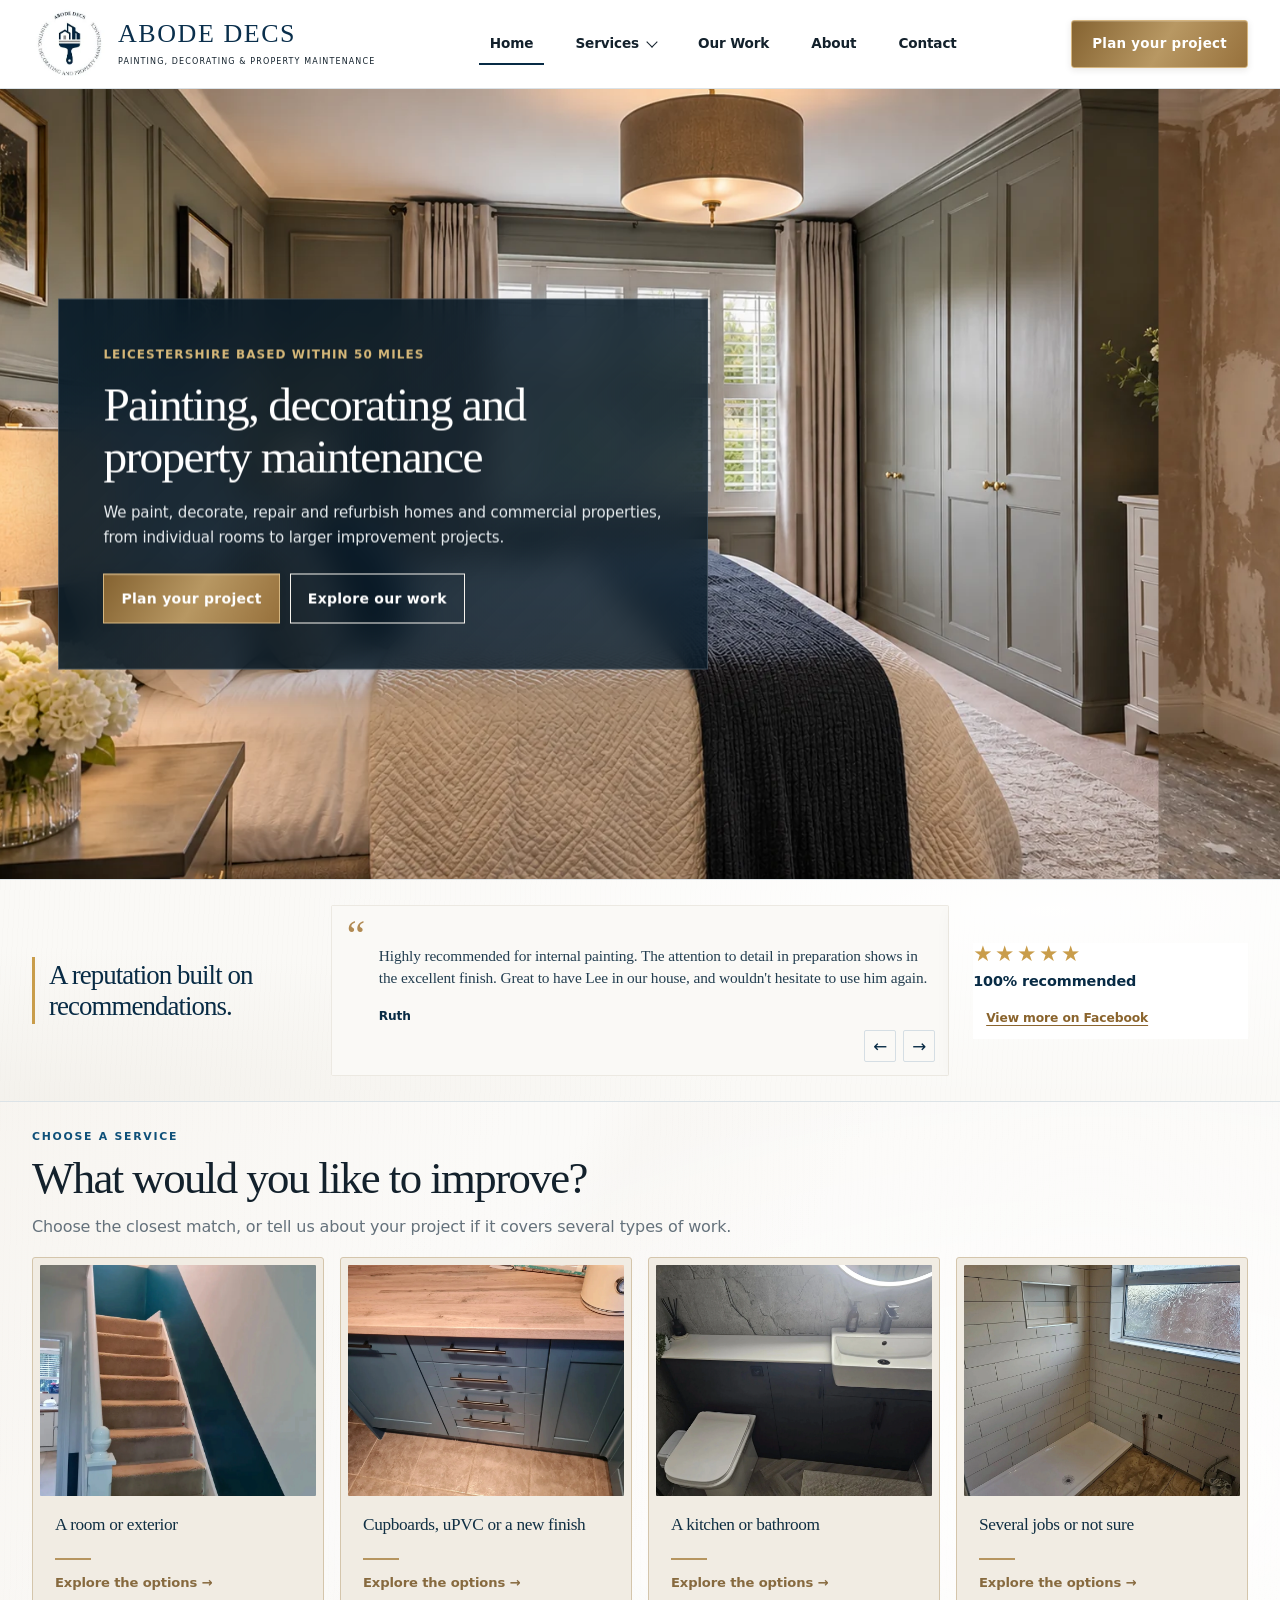
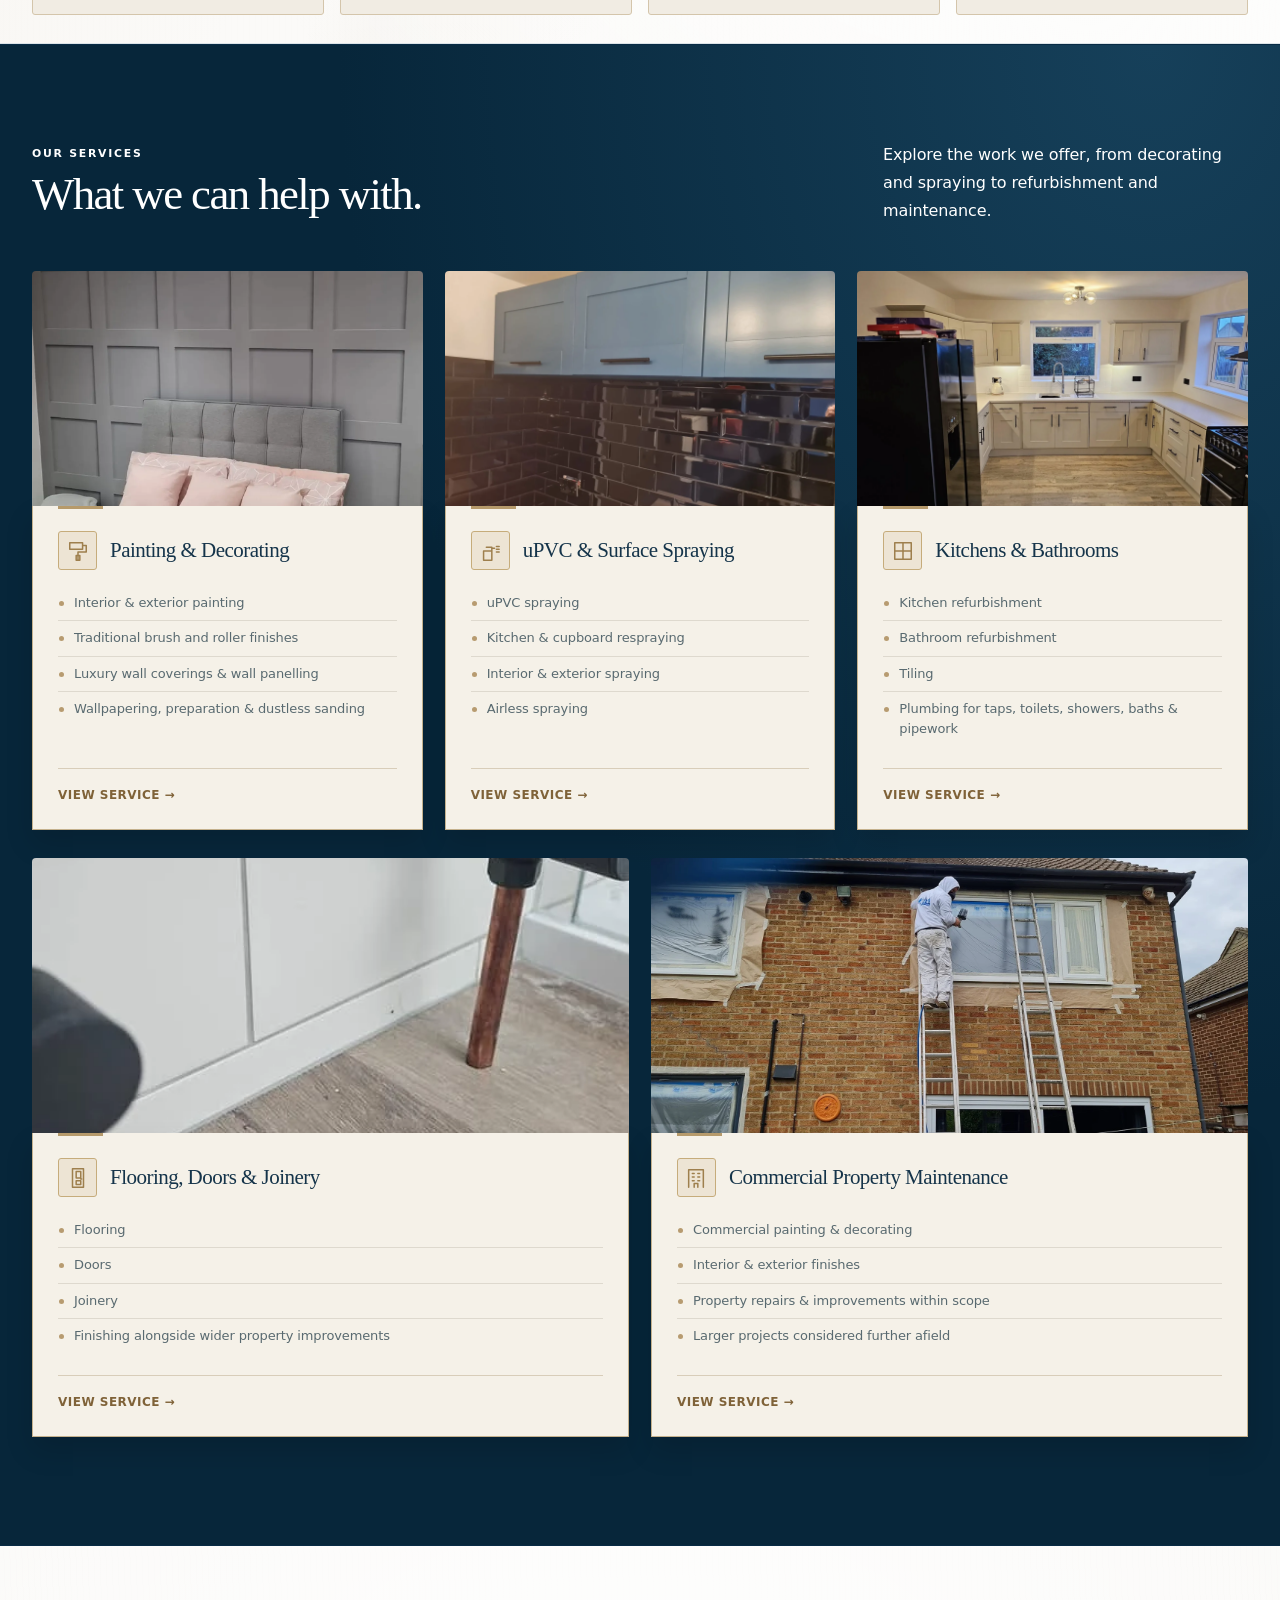
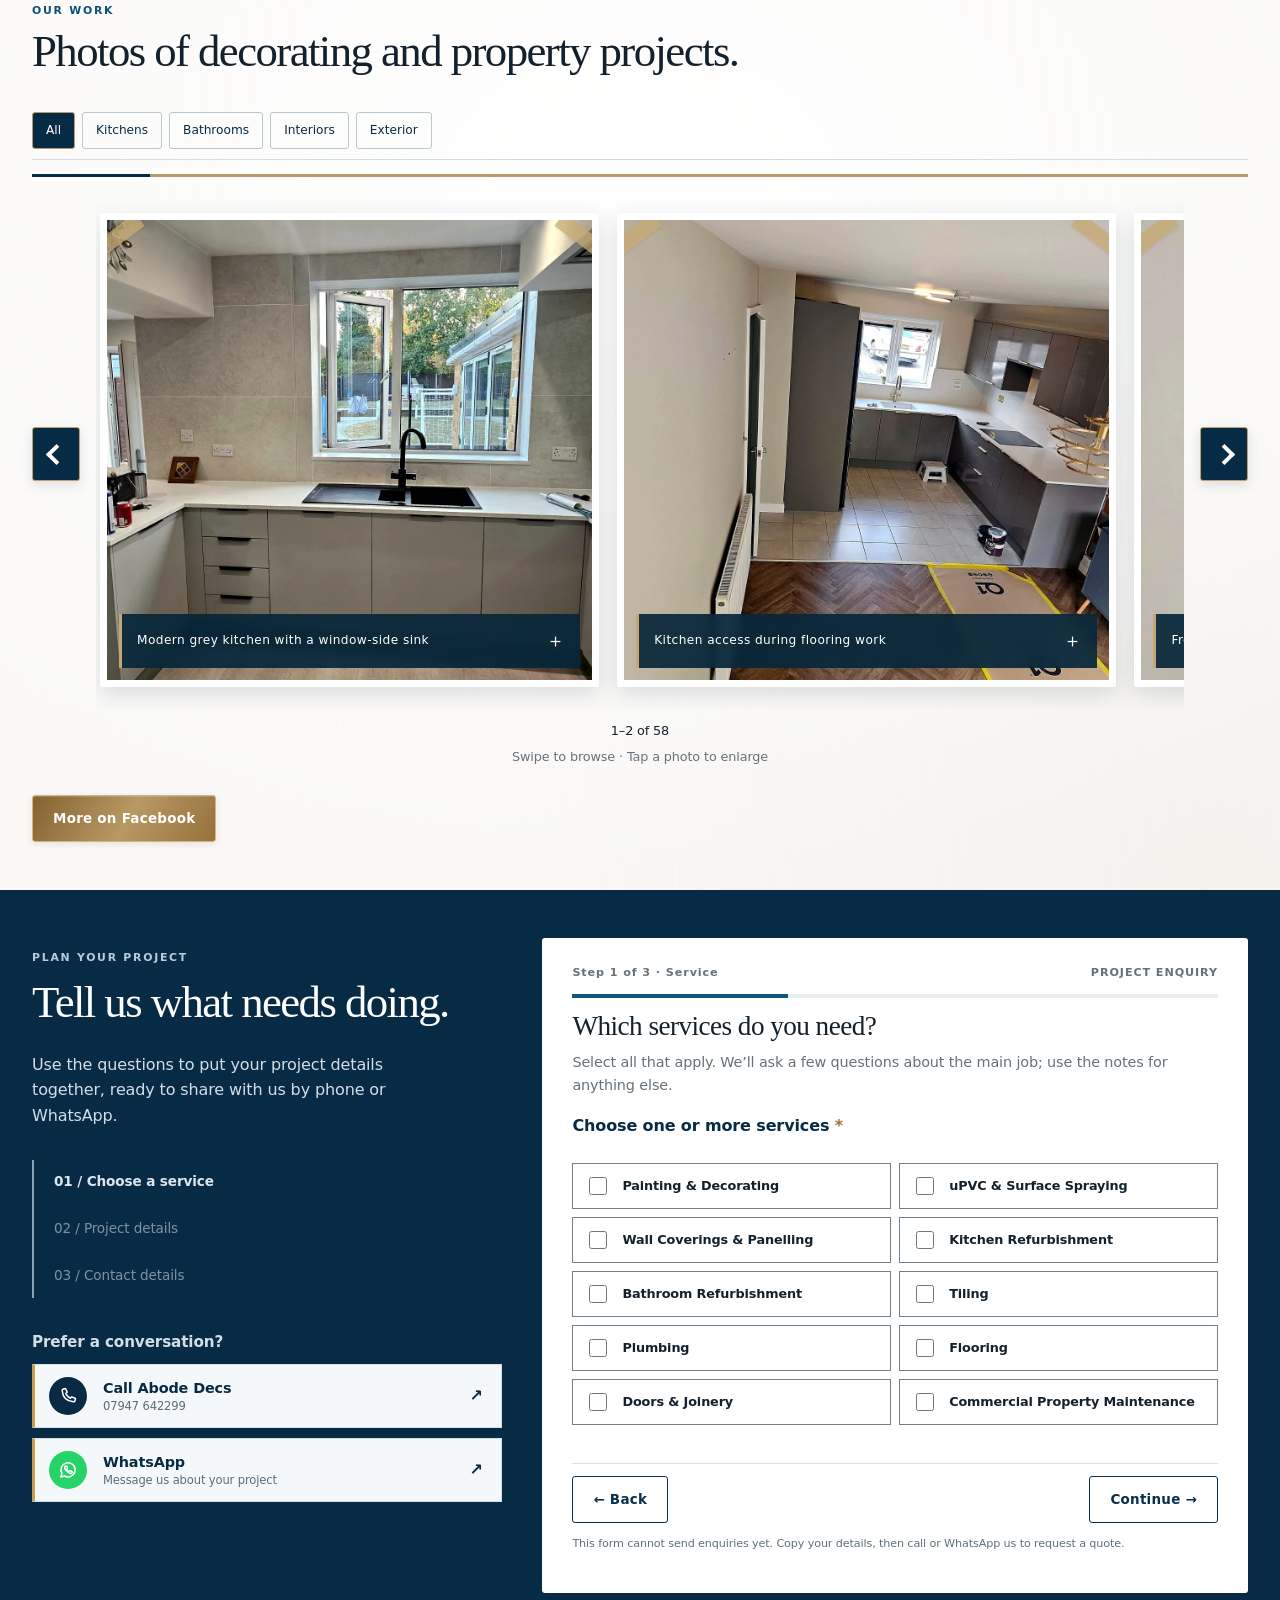
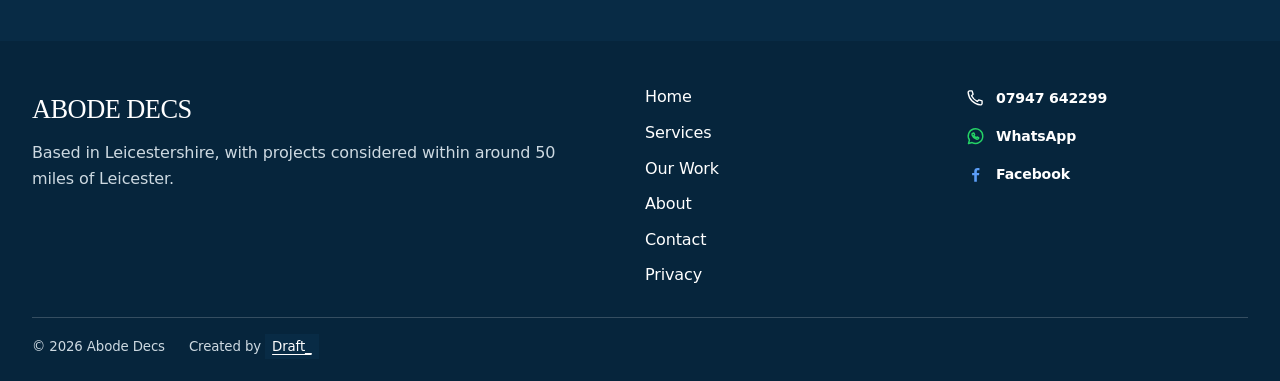
==== commit 2c192674: "Refresh stylesheet cache for mobile review card redesign" ====
--- a/index.html
+++ b/index.html
@@ -1,4 +1,4 @@
-<!doctype html><html lang="en-GB"><head><meta charset="utf-8"><meta name="viewport" content="width=device-width,initial-scale=1"><title>Home | Abode Decs</title><meta name="description" content="Painting, decorating and property improvements for homes and businesses in Leicestershire. Projects within around 50 miles of Leicester are considered."><link rel="stylesheet" href="assets/style.css?v=52"><script src="assets/config.js?v=16" defer></script><script src="assets/site.js?v=35" defer></script><style id="abode-transformation-hero-styles">
+<!doctype html><html lang="en-GB"><head><meta charset="utf-8"><meta name="viewport" content="width=device-width,initial-scale=1"><title>Home | Abode Decs</title><meta name="description" content="Painting, decorating and property improvements for homes and businesses in Leicestershire. Projects within around 50 miles of Leicester are considered."><link rel="stylesheet" href="assets/style.css?v=53"><script src="assets/config.js?v=16" defer></script><script src="assets/site.js?v=35" defer></script><style id="abode-transformation-hero-styles">
 /* Matches approved standalone demo: large left-hand glass panel, visible on initial paint. */
 #abode-transformation-hero{position:relative;isolation:isolate;display:block;min-height:clamp(620px,calc(100svh - 90px),790px);overflow:hidden;background:#061d2d;color:#fff;padding:0}
 #abode-transformation-hero .abode-room-scene{position:absolute;inset:0;z-index:0;overflow:hidden;--reveal:0%}
--- a/assets/style.css
+++ b/assets/style.css
@@ -826,3 +826,87 @@
       repeating-linear-gradient(91deg,rgba(107,96,80,.009) 0px,rgba(107,96,80,.009) 1px,transparent 1px,transparent 6px);
   }
 }
+
+
+/* Reviews: keep stars aligned with the Read more control on mobile.
+   The wrapper preserves the original button for the existing carousel JS. */
+.review-actions{display:contents}
+@media(max-width:650px){
+ .review-carousel .review-quote .review-actions{
+   display:flex;
+   align-items:center;
+   justify-content:space-between;
+   gap:12px;
+   min-height:25px;
+   margin:3px 0 8px;
+ }
+ .review-carousel .review-actions .review-expand{
+   margin:0;
+   flex:0 1 auto;
+   min-width:0;
+ }
+ .review-carousel .review-actions .review-slide-stars{
+   position:static;
+   display:flex;
+   flex:0 0 auto;
+   align-items:center;
+   margin-left:auto;
+   font-size:clamp(.77rem,3.3vw,.98rem);
+   letter-spacing:.035em;
+   line-height:1;
+ }
+ .review-carousel .review-actions .review-expand[hidden]{display:none}
+}
+
+/* Option 01 — Textured Ivory: mobile-only testimonial card styling.
+   Existing review copy, expansion controls and carousel behaviour are unchanged. */
+@media(max-width:650px){
+ .review-carousel .review-quote{
+   justify-content:flex-start;
+   min-height:205px;
+   padding:28px 19px 53px 30px;
+   border:1px solid rgba(219,206,185,.85);
+   border-radius:18px;
+   background-color:#fbf7f0;
+   background-image:
+     radial-gradient(ellipse 85% 95% at 83% 18%,rgba(255,255,255,.86),transparent 78%),
+     repeating-linear-gradient(93deg,rgba(117,95,68,.018) 0,rgba(117,95,68,.018) 1px,transparent 1px,transparent 6px);
+   box-shadow:0 8px 22px rgba(33,40,45,.085),inset 0 1px 0 rgba(255,255,255,.85);
+ }
+ .review-carousel .review-quote-mark{
+   top:12px;
+   left:11px;
+   color:#a87b27;
+   font-size:2.1rem;
+   line-height:1;
+ }
+ .review-carousel .review-quote>p{
+   color:#102f44;
+   font-size:clamp(.9rem,3.8vw,1rem);
+   line-height:1.55;
+   letter-spacing:-.008em;
+   margin-bottom:13px;
+ }
+ .review-carousel .review-quote .review-actions{
+   padding-top:10px;
+   border-top:1px solid rgba(177,138,82,.48);
+   margin:0 0 10px;
+ }
+ .review-carousel .review-actions .review-expand{
+   color:#082b45;
+   font-size:.82rem;
+   text-underline-offset:3px;
+ }
+ .review-carousel .review-actions .review-slide-stars{
+   color:#b98a2c;
+ }
+ .review-carousel .review-quote footer{
+   min-height:24px;
+   padding-right:76px;
+   color:#082b45;
+ }
+ .review-carousel .review-quote footer strong{
+   font-size:.78rem;
+   font-weight:700;
+ }
+}
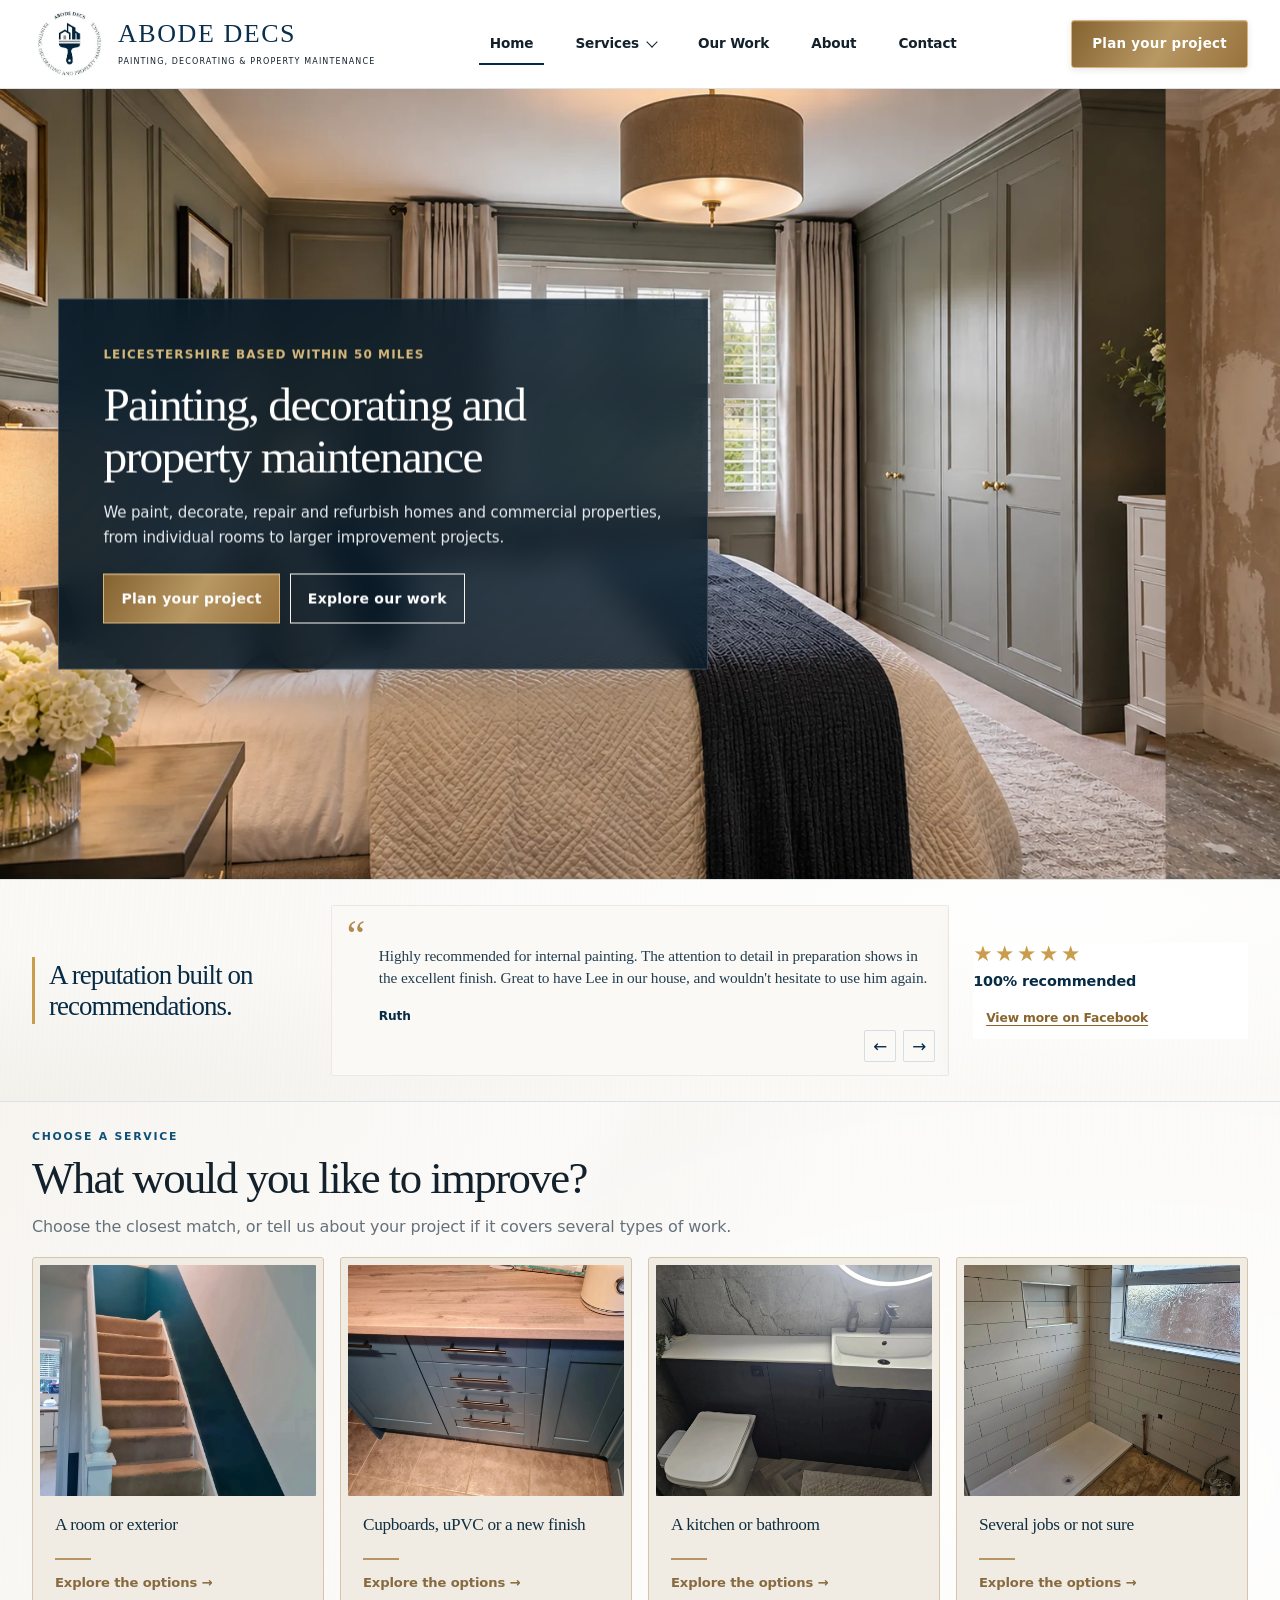
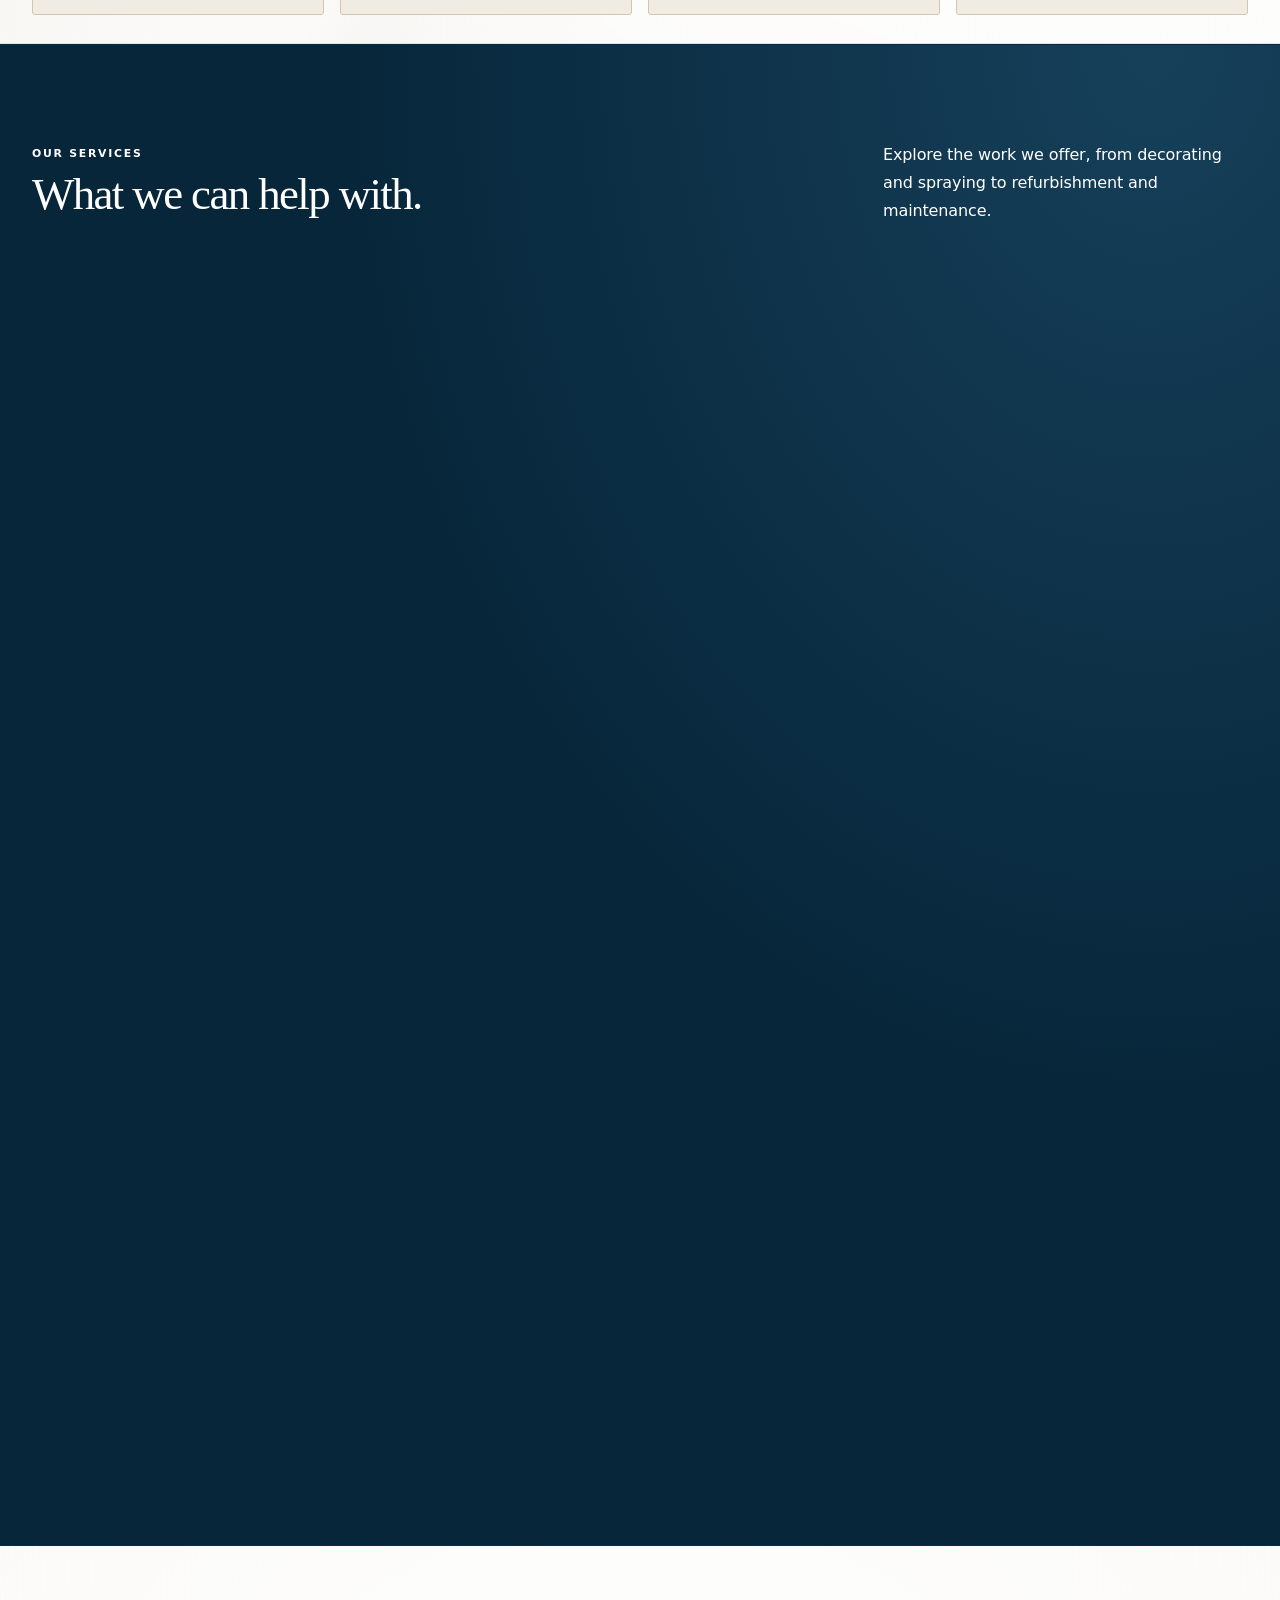
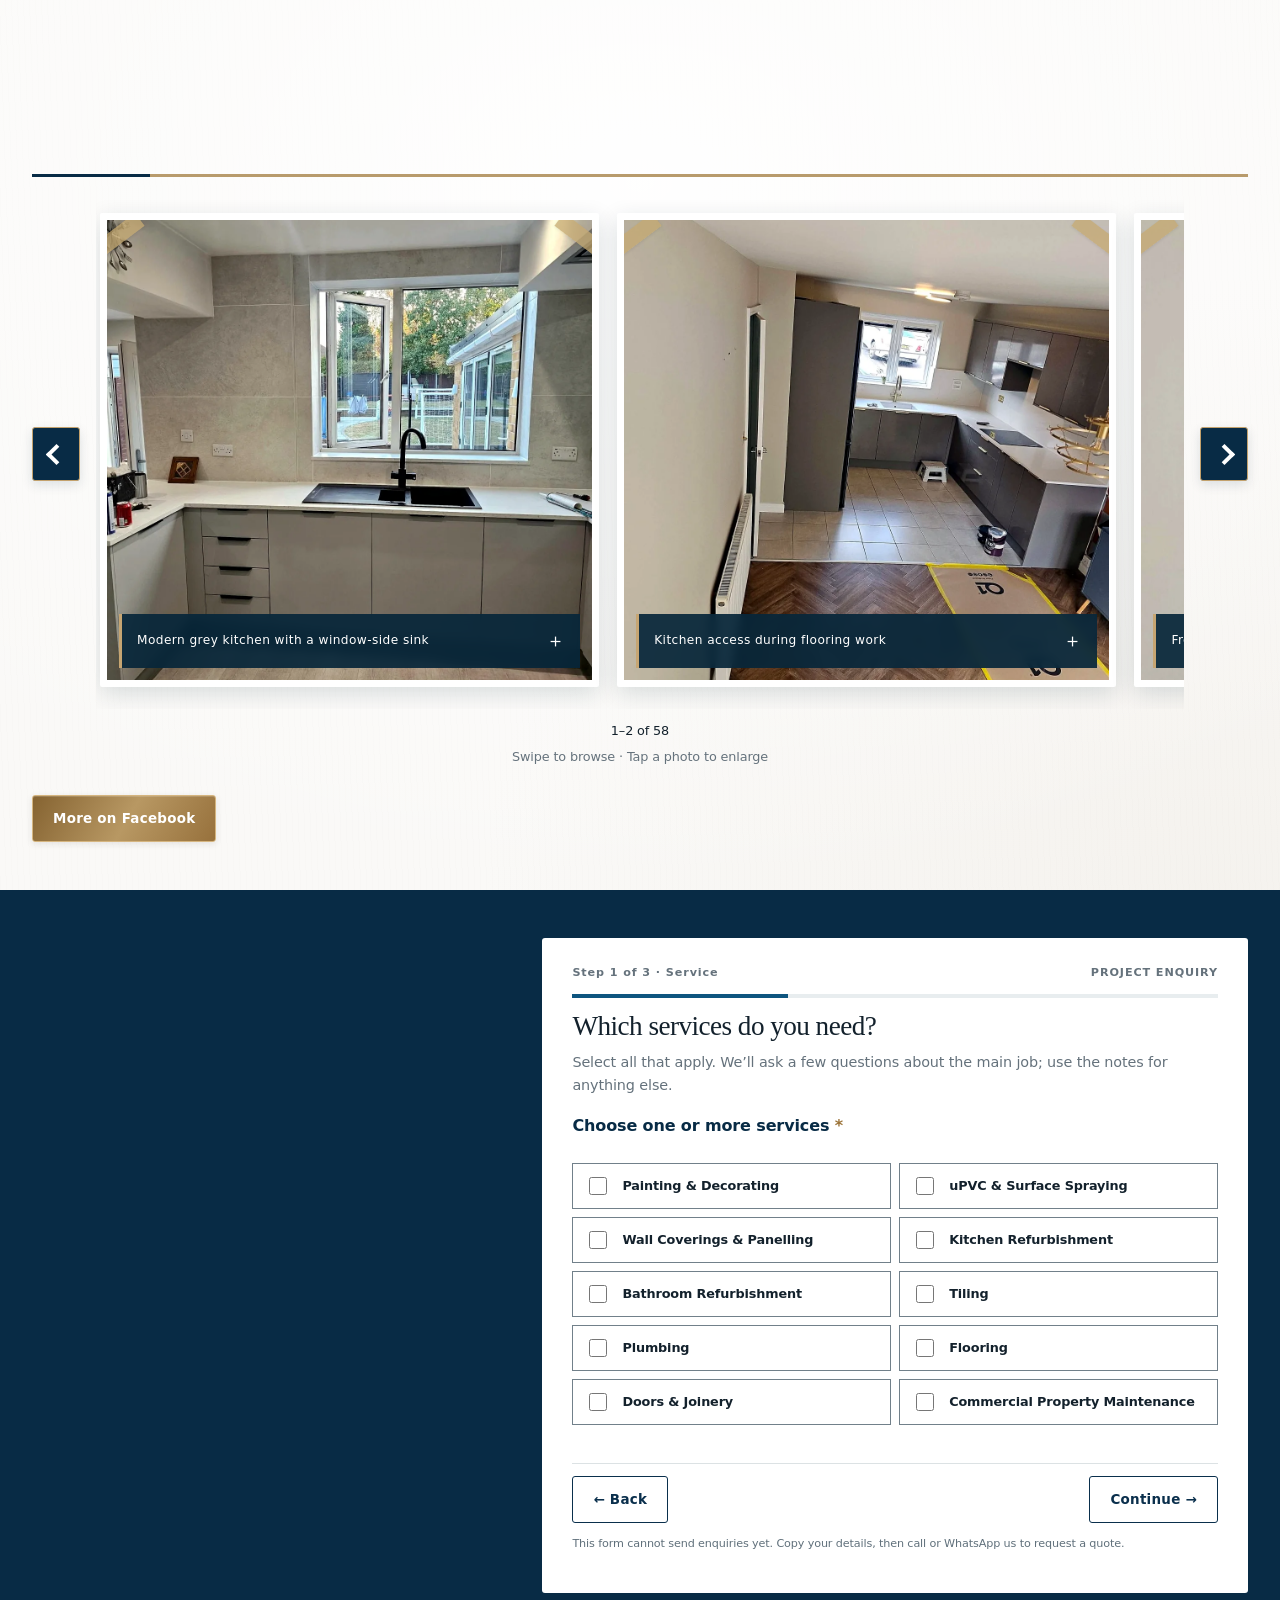
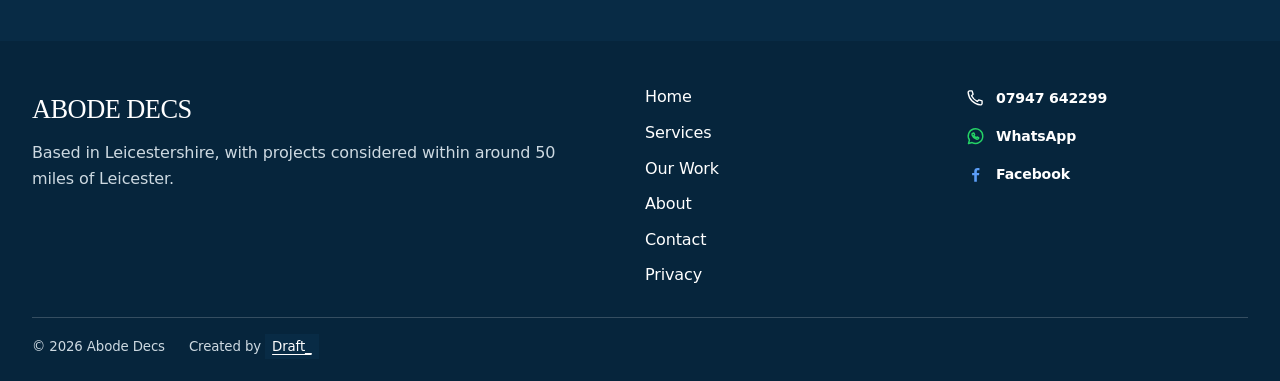
==== commit 8e0b4575: "Load prototype-inspired motion assets on homepage" ====
--- a/index.html
+++ b/index.html
@@ -1,4 +1,4 @@
-<!doctype html><html lang="en-GB"><head><meta charset="utf-8"><meta name="viewport" content="width=device-width,initial-scale=1"><title>Home | Abode Decs</title><meta name="description" content="Painting, decorating and property improvements for homes and businesses in Leicestershire. Projects within around 50 miles of Leicester are considered."><link rel="stylesheet" href="assets/style.css?v=53"><script src="assets/config.js?v=16" defer></script><script src="assets/site.js?v=35" defer></script><style id="abode-transformation-hero-styles">
+<!doctype html><html lang="en-GB"><head><meta charset="utf-8"><meta name="viewport" content="width=device-width,initial-scale=1"><title>Home | Abode Decs</title><meta name="description" content="Painting, decorating and property improvements for homes and businesses in Leicestershire. Projects within around 50 miles of Leicester are considered."><link rel="stylesheet" href="assets/style.css?v=54"><script src="assets/config.js?v=16" defer></script><script src="assets/site.js?v=36" defer></script><style id="abode-transformation-hero-styles">
 /* Matches approved standalone demo: large left-hand glass panel, visible on initial paint. */
 #abode-transformation-hero{position:relative;isolation:isolate;display:block;min-height:clamp(620px,calc(100svh - 90px),790px);overflow:hidden;background:#061d2d;color:#fff;padding:0}
 #abode-transformation-hero .abode-room-scene{position:absolute;inset:0;z-index:0;overflow:hidden;--reveal:0%}
--- a/assets/style.css
+++ b/assets/style.css
@@ -910,3 +910,54 @@
    font-weight:700;
  }
 }
+
+/* Motion-only enhancements adapted from the approved design prototype.
+   Scoped to homepage; existing typography, colours, spacing and layouts unchanged. */
+@media (hover:hover) and (pointer:fine){
+ body:has(#abode-transformation-hero) .choose-grid>a,
+ body:has(#abode-transformation-hero) .service-groups .group-card,
+ body:has(#abode-transformation-hero) .gallery .photo{
+   transition:transform .35s cubic-bezier(.2,.7,.2,1);
+ }
+ body:has(#abode-transformation-hero) .choose-grid>a:hover,
+ body:has(#abode-transformation-hero) .service-groups .group-card:hover{
+   transform:translateY(-3px);
+ }
+ body:has(#abode-transformation-hero) .choose-grid>a .choose-image,
+ body:has(#abode-transformation-hero) .service-groups .group-card>img,
+ body:has(#abode-transformation-hero) .gallery .photo img{
+   transition:transform .75s cubic-bezier(.2,.7,.2,1);
+ }
+ body:has(#abode-transformation-hero) .choose-grid>a:hover .choose-image,
+ body:has(#abode-transformation-hero) .service-groups .group-card:hover>img,
+ body:has(#abode-transformation-hero) .gallery .photo:hover img{
+   transform:scale(1.045);
+ }
+ body:has(#abode-transformation-hero) .service-groups .text-link{
+   display:inline-block;
+   transition:transform .3s ease;
+ }
+ body:has(#abode-transformation-hero) .service-groups .group-card:hover .text-link{
+   transform:translateX(5px);
+ }
+}
+@media (prefers-reduced-motion:no-preference){
+ body.abode-motion-ready .abode-scroll-reveal{
+   opacity:0;
+   transform:translateY(22px);
+   transition:opacity .8s ease,transform .8s cubic-bezier(.2,.7,.2,1);
+ }
+ body.abode-motion-ready .abode-scroll-reveal.abode-in-view{
+   opacity:1;
+   transform:none;
+ }
+}
+@media (prefers-reduced-motion:reduce){
+ body:has(#abode-transformation-hero) .choose-grid>a,
+ body:has(#abode-transformation-hero) .service-groups .group-card,
+ body:has(#abode-transformation-hero) .gallery .photo img,
+ body:has(#abode-transformation-hero) .service-groups .text-link{
+   transition:none!important;
+   transform:none!important;
+ }
+}
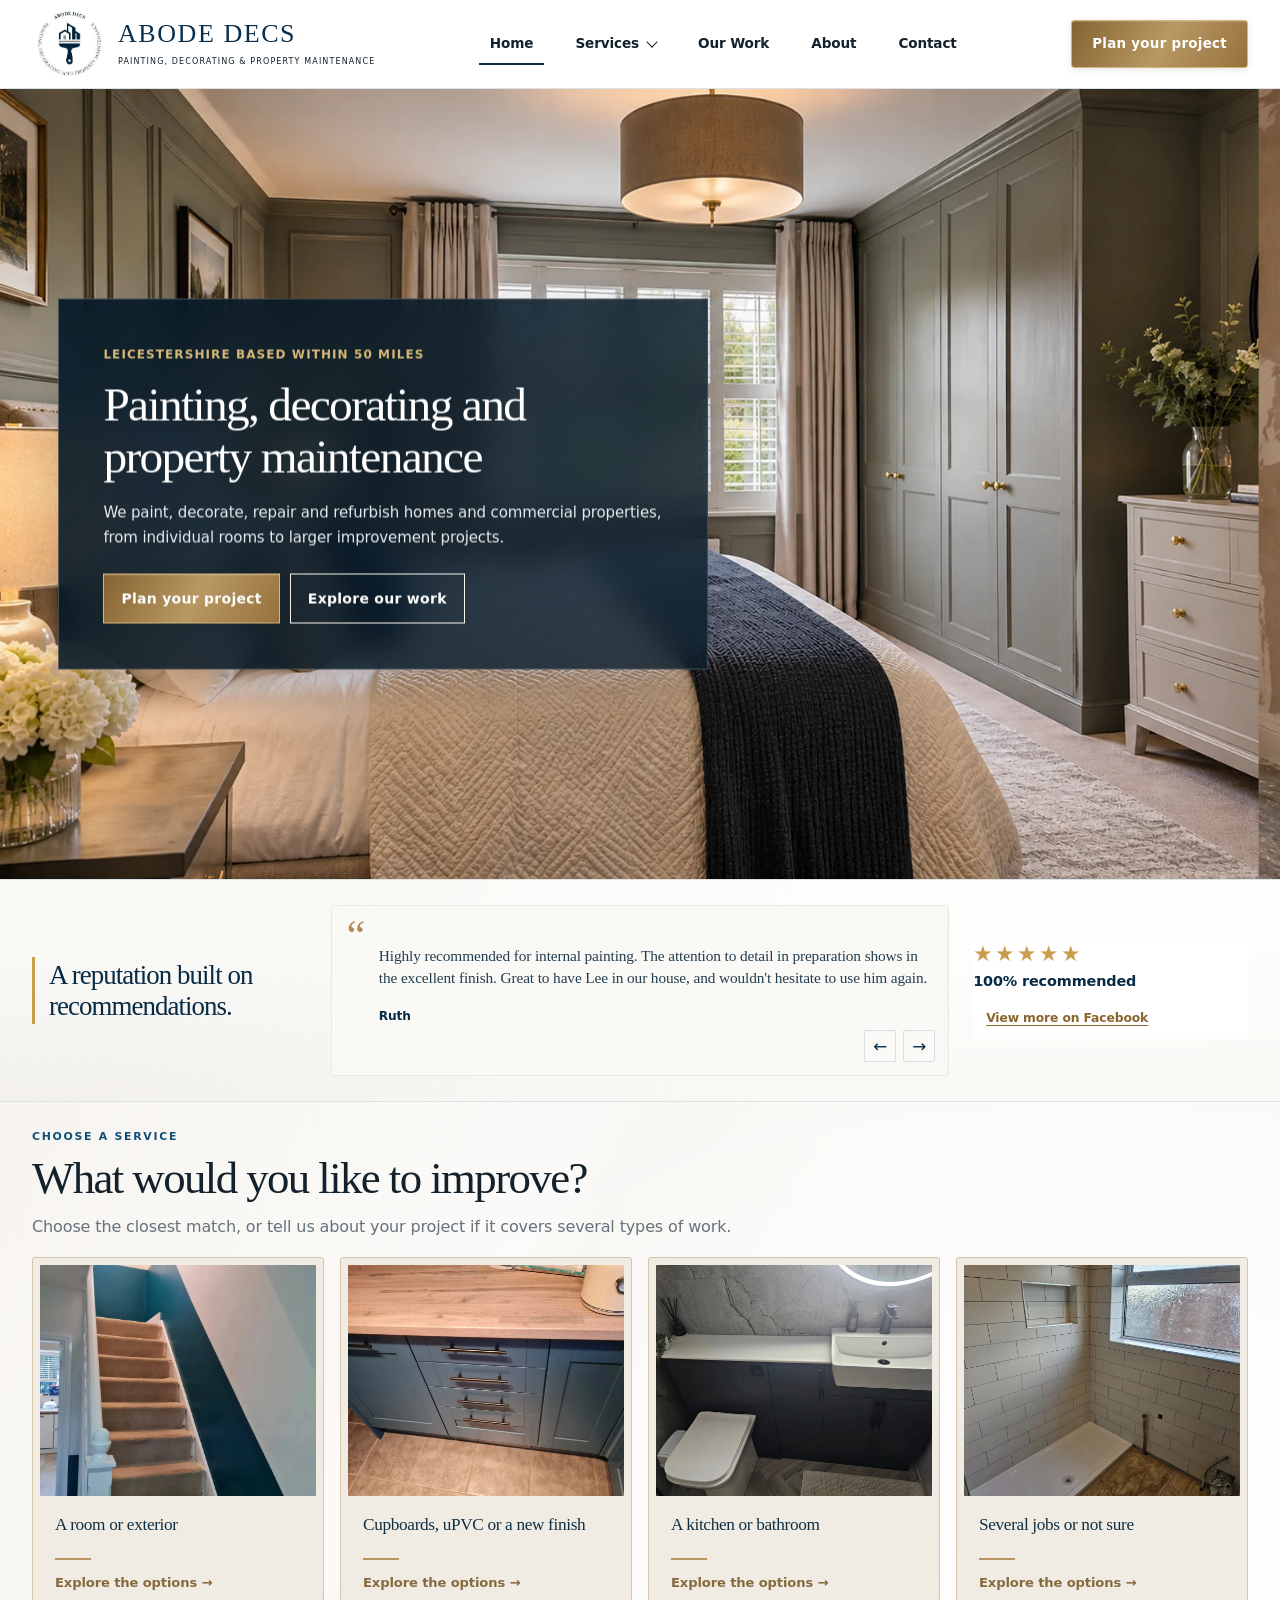
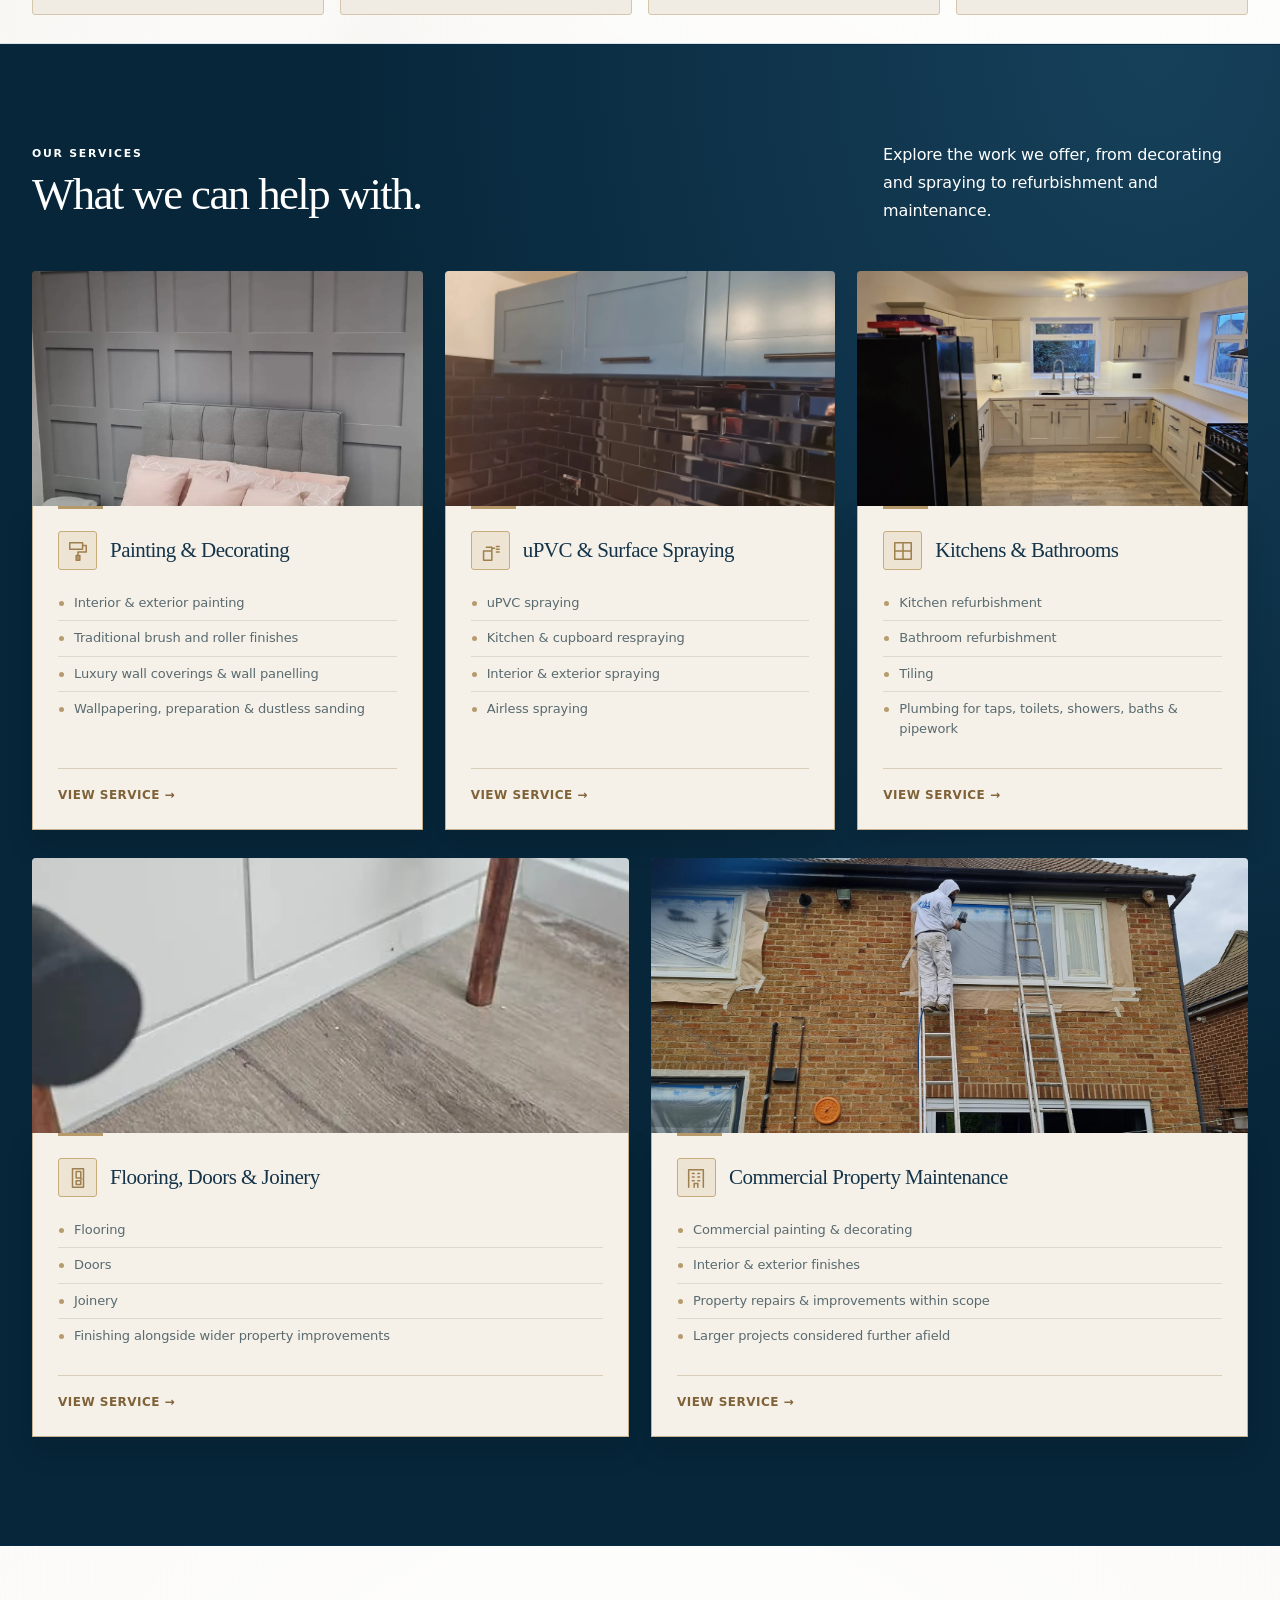
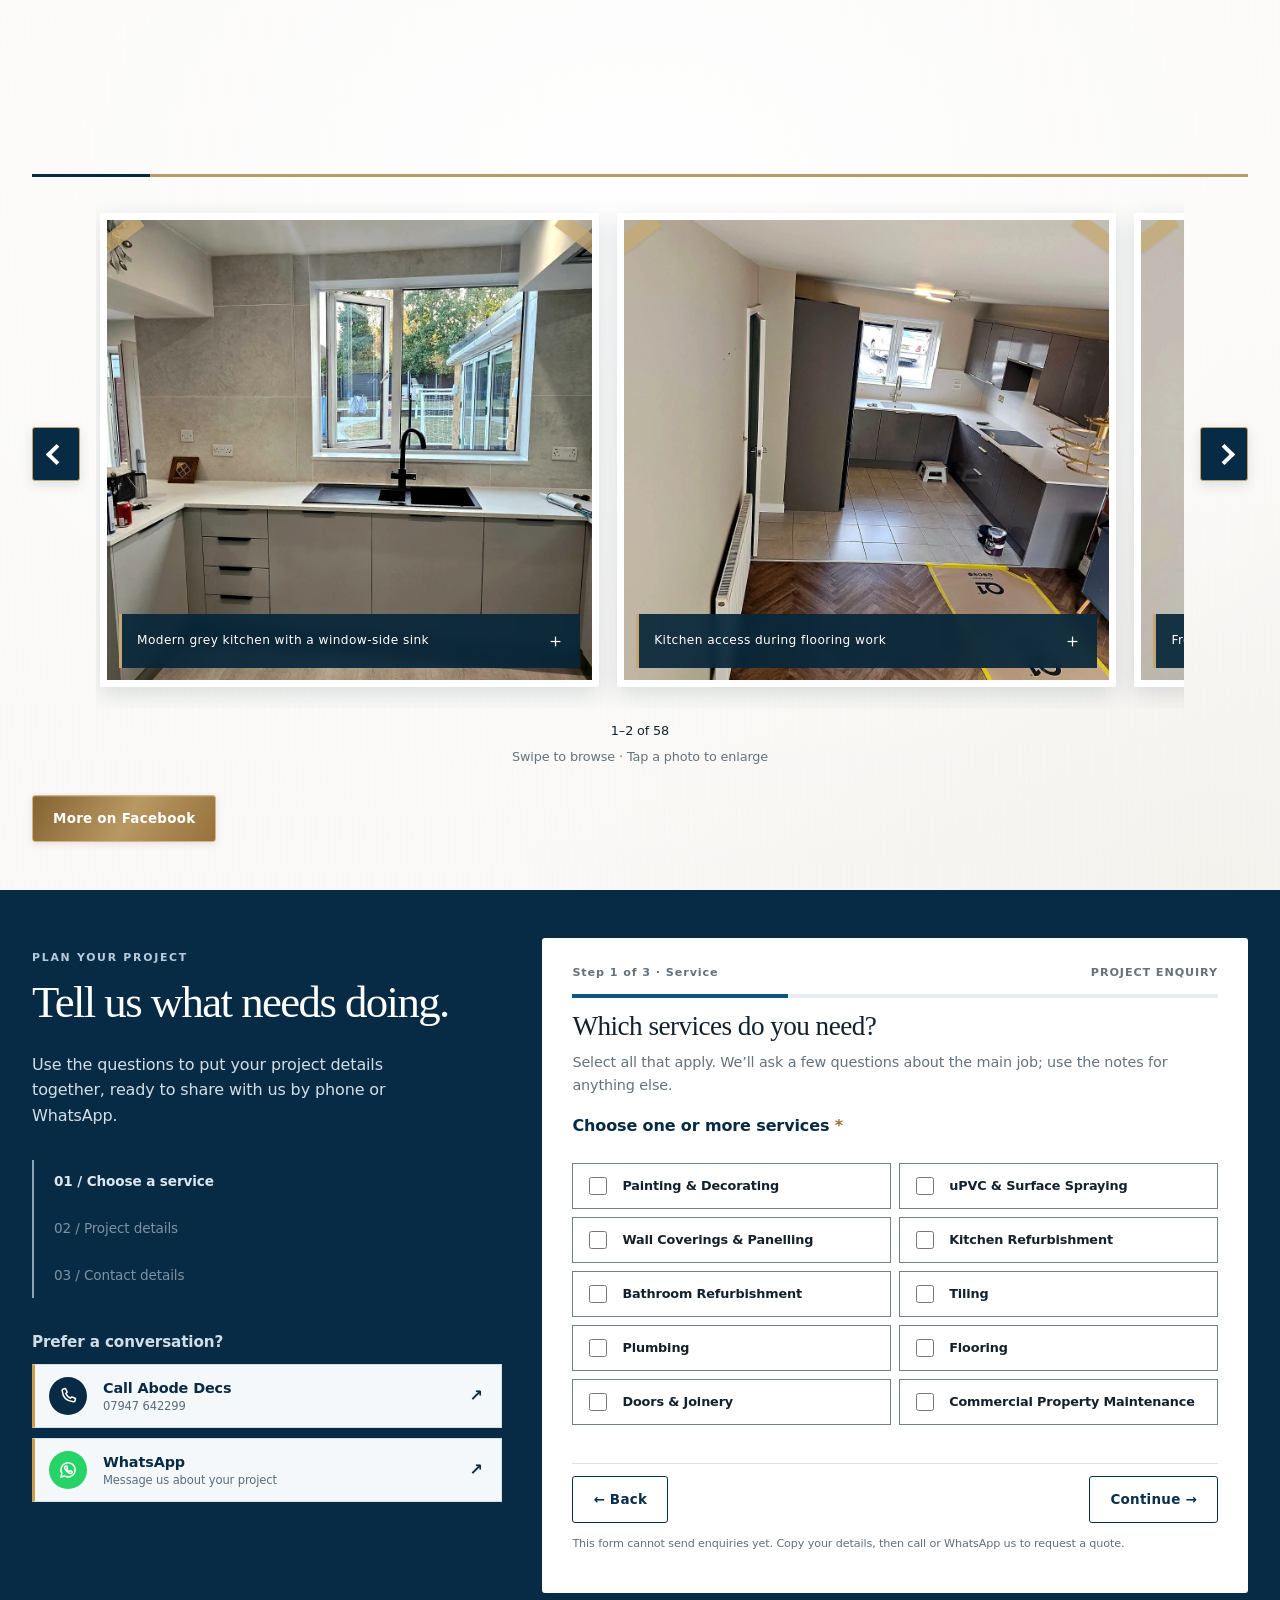
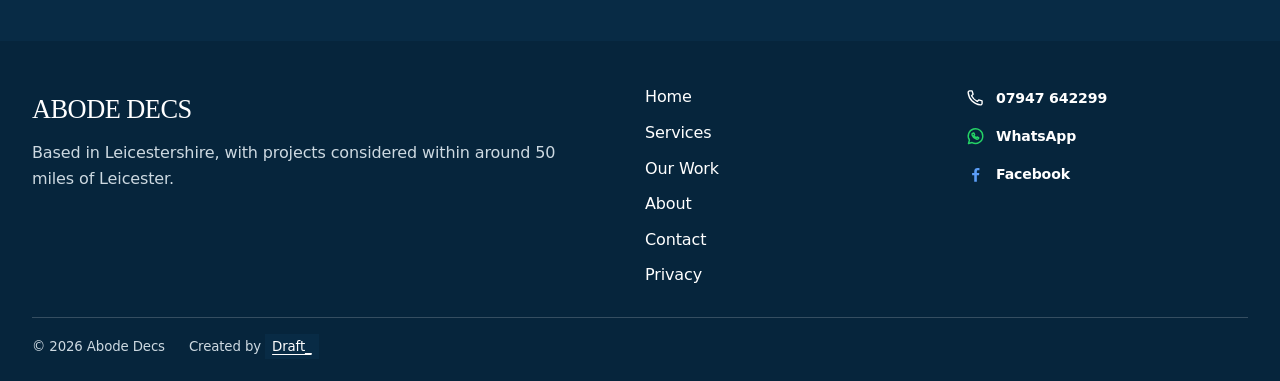
==== commit 4b8a716e: "Refresh homepage image framing stylesheet" ====
--- a/index.html
+++ b/index.html
@@ -1,4 +1,4 @@
-<!doctype html><html lang="en-GB"><head><meta charset="utf-8"><meta name="viewport" content="width=device-width,initial-scale=1"><title>Home | Abode Decs</title><meta name="description" content="Painting, decorating and property improvements for homes and businesses in Leicestershire. Projects within around 50 miles of Leicester are considered."><link rel="stylesheet" href="assets/style.css?v=54"><script src="assets/config.js?v=16" defer></script><script src="assets/site.js?v=36" defer></script><style id="abode-transformation-hero-styles">
+<!doctype html><html lang="en-GB"><head><meta charset="utf-8"><meta name="viewport" content="width=device-width,initial-scale=1"><title>Home | Abode Decs</title><meta name="description" content="Painting, decorating and property improvements for homes and businesses in Leicestershire. Projects within around 50 miles of Leicester are considered."><link rel="stylesheet" href="assets/style.css?v=55"><script src="assets/config.js?v=16" defer></script><script src="assets/site.js?v=36" defer></script><style id="abode-transformation-hero-styles">
 /* Matches approved standalone demo: large left-hand glass panel, visible on initial paint. */
 #abode-transformation-hero{position:relative;isolation:isolate;display:block;min-height:clamp(620px,calc(100svh - 90px),790px);overflow:hidden;background:#061d2d;color:#fff;padding:0}
 #abode-transformation-hero .abode-room-scene{position:absolute;inset:0;z-index:0;overflow:hidden;--reveal:0%}
--- a/assets/style.css
+++ b/assets/style.css
@@ -961,3 +961,23 @@
    transform:none!important;
  }
 }
+
+/* Homepage main-section image framing review (gallery deliberately excluded).
+   Keep natural image detail: no sharpening filters or artificial CSS upscaling. */
+body:has(#abode-transformation-hero) .choose-section .choose-image,
+body:has(#abode-transformation-hero) .services-section .group-card>img{
+  object-fit:cover;
+  image-rendering:auto;
+  filter:none;
+  backface-visibility:hidden;
+}
+/* Position focal areas within the existing card dimensions. */
+body:has(#abode-transformation-hero) .choose-section .choose-grid>a:nth-child(1) .choose-image{object-position:50% 48%}
+body:has(#abode-transformation-hero) .choose-section .choose-grid>a:nth-child(2) .choose-image{object-position:50% 54%}
+body:has(#abode-transformation-hero) .choose-section .choose-grid>a:nth-child(3) .choose-image{object-position:50% 48%}
+body:has(#abode-transformation-hero) .choose-section .choose-grid>a:nth-child(4) .choose-image{object-position:50% 48%}
+body:has(#abode-transformation-hero) .services-section .group-card:nth-child(1)>img{object-position:50% 48%}
+body:has(#abode-transformation-hero) .services-section .group-card:nth-child(2)>img{object-position:50% 53%}
+body:has(#abode-transformation-hero) .services-section .group-card:nth-child(3)>img{object-position:50% 56%}
+body:has(#abode-transformation-hero) .services-section .group-card:nth-child(4)>img{object-position:50% 58%}
+body:has(#abode-transformation-hero) .services-section .group-card:nth-child(5)>img{object-position:50% 48%}
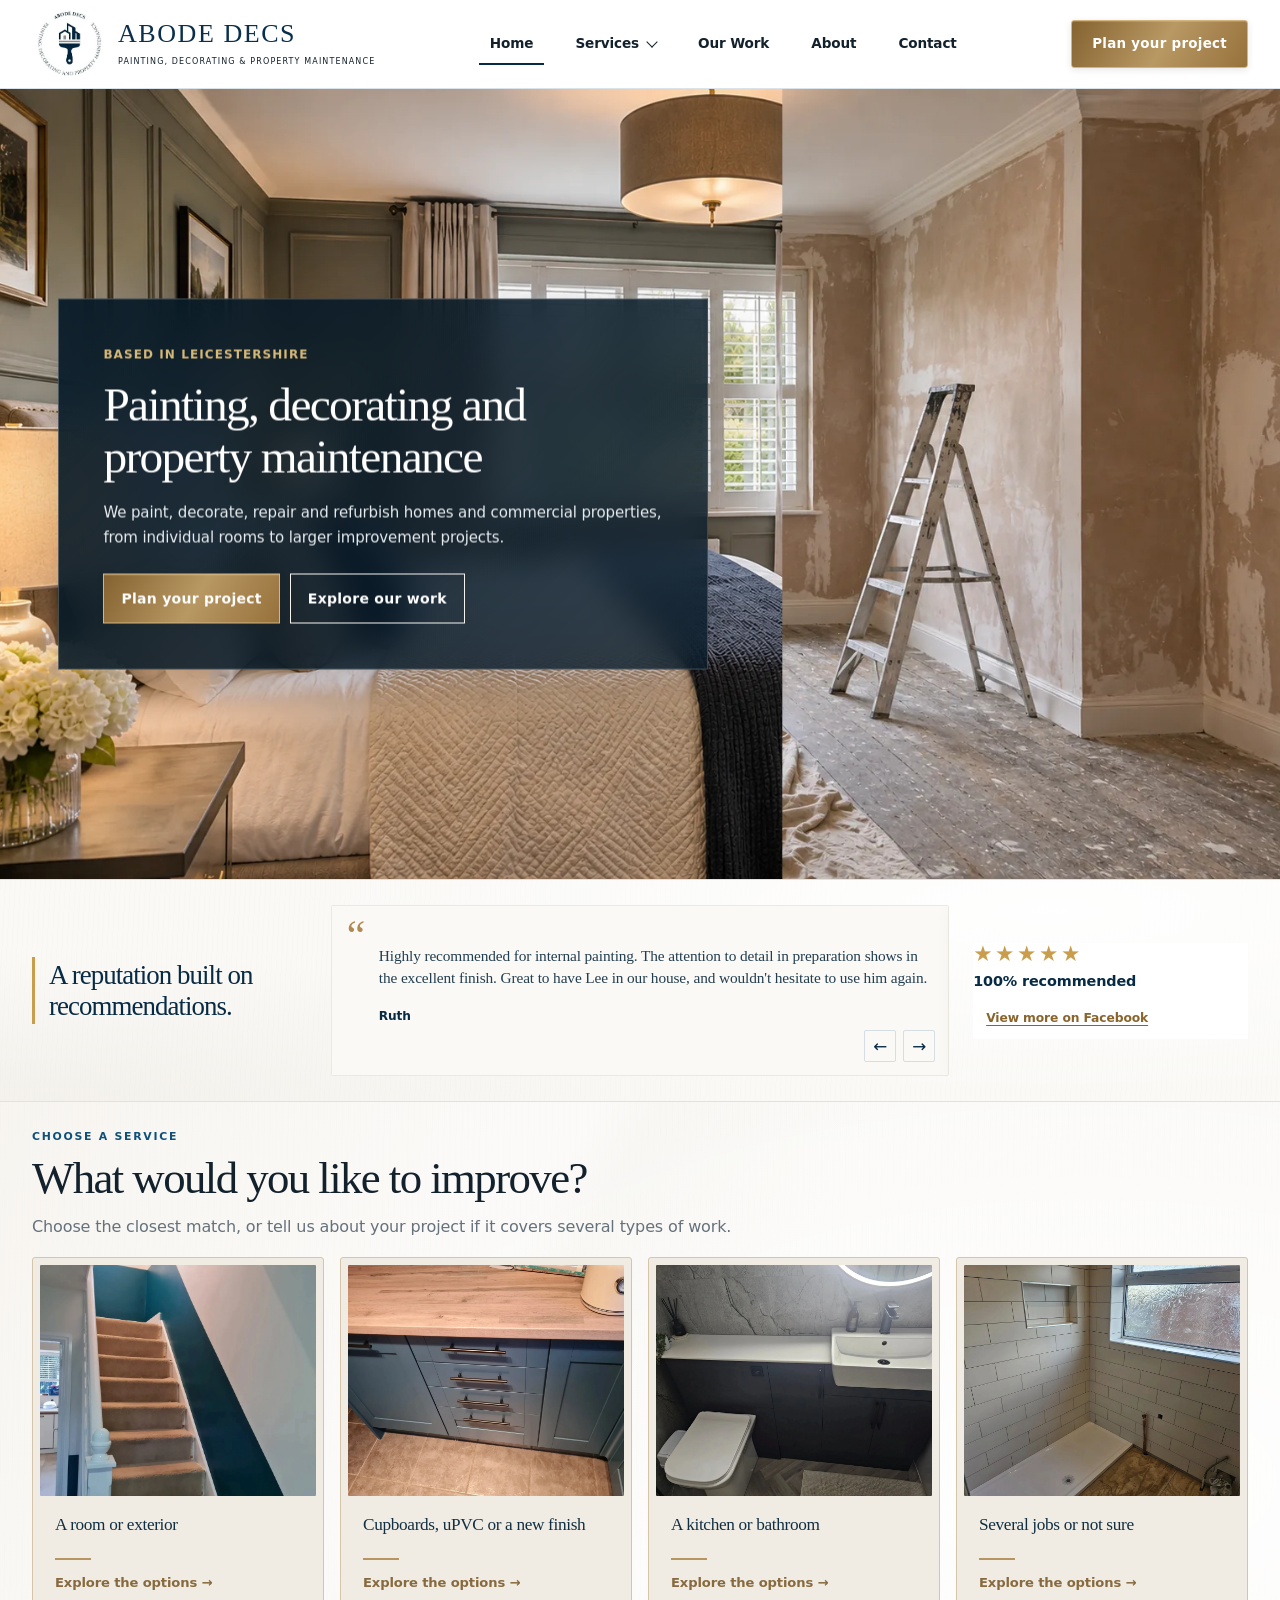
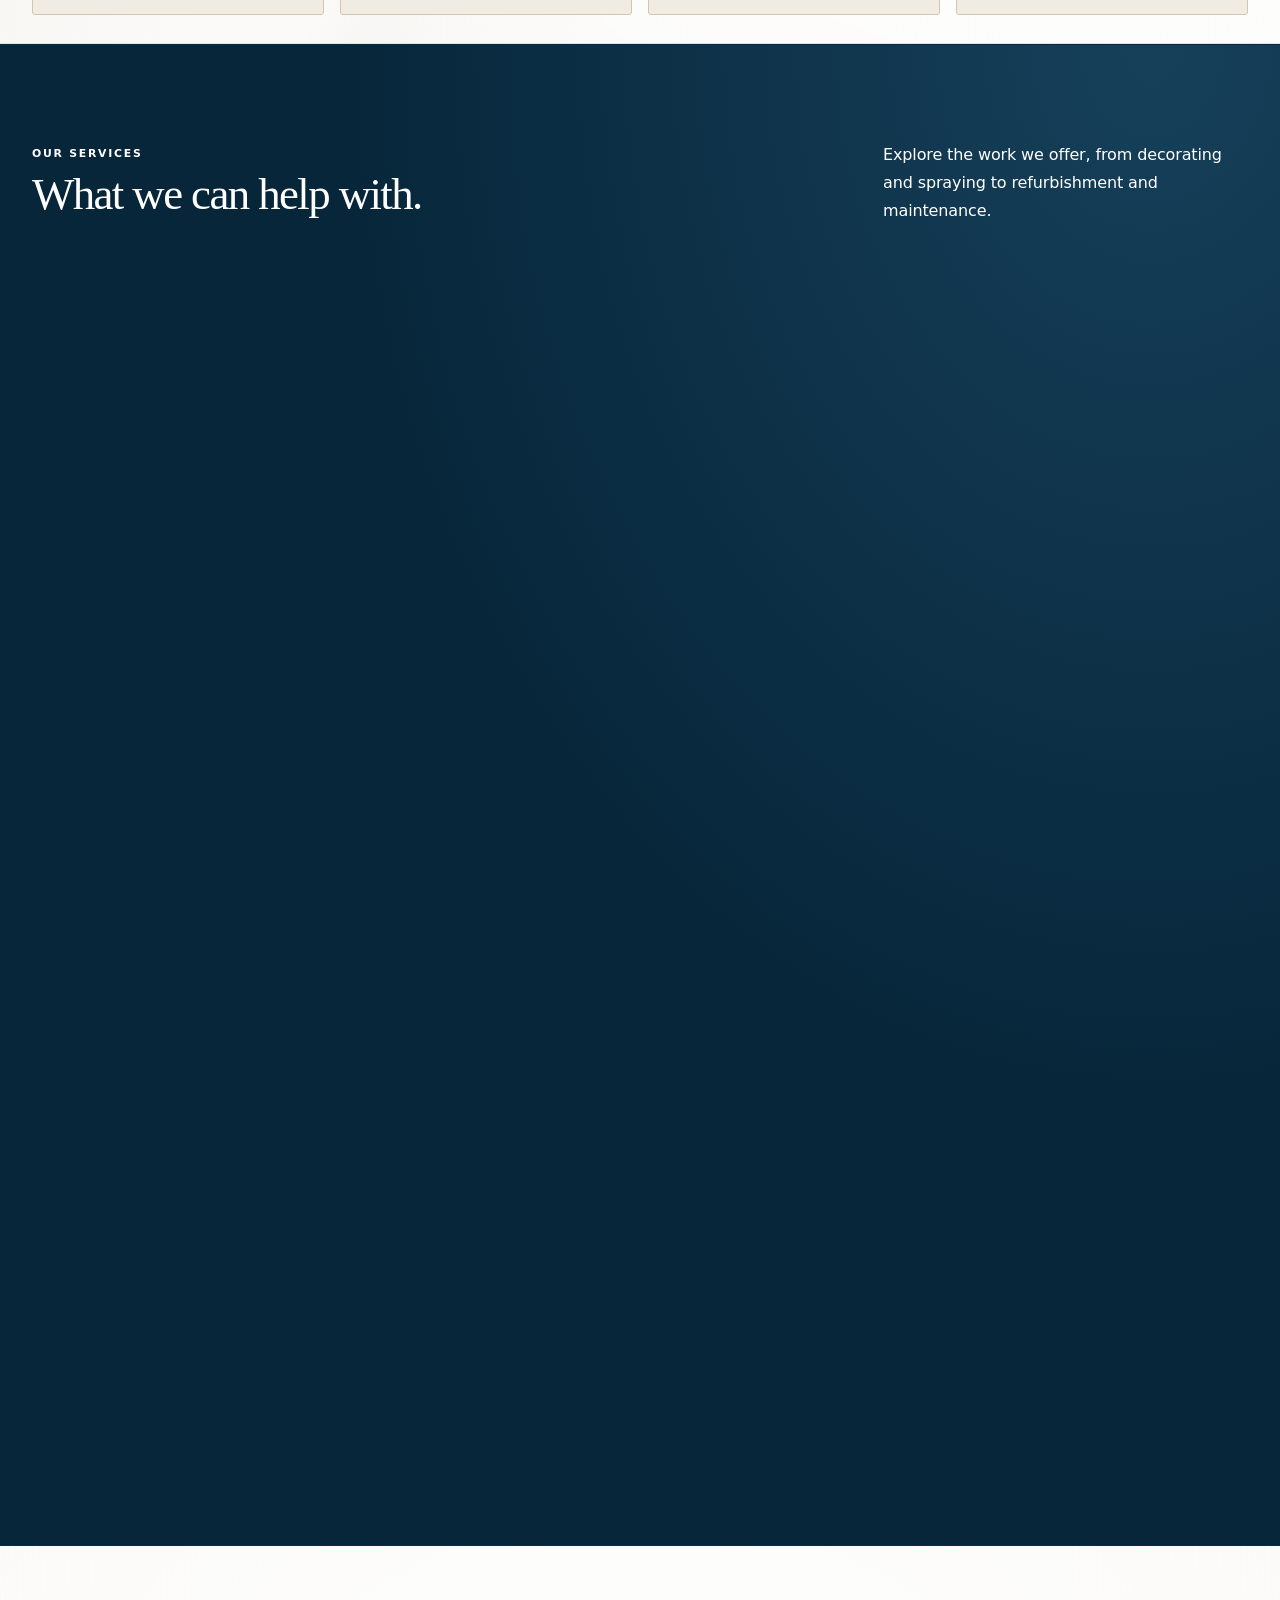
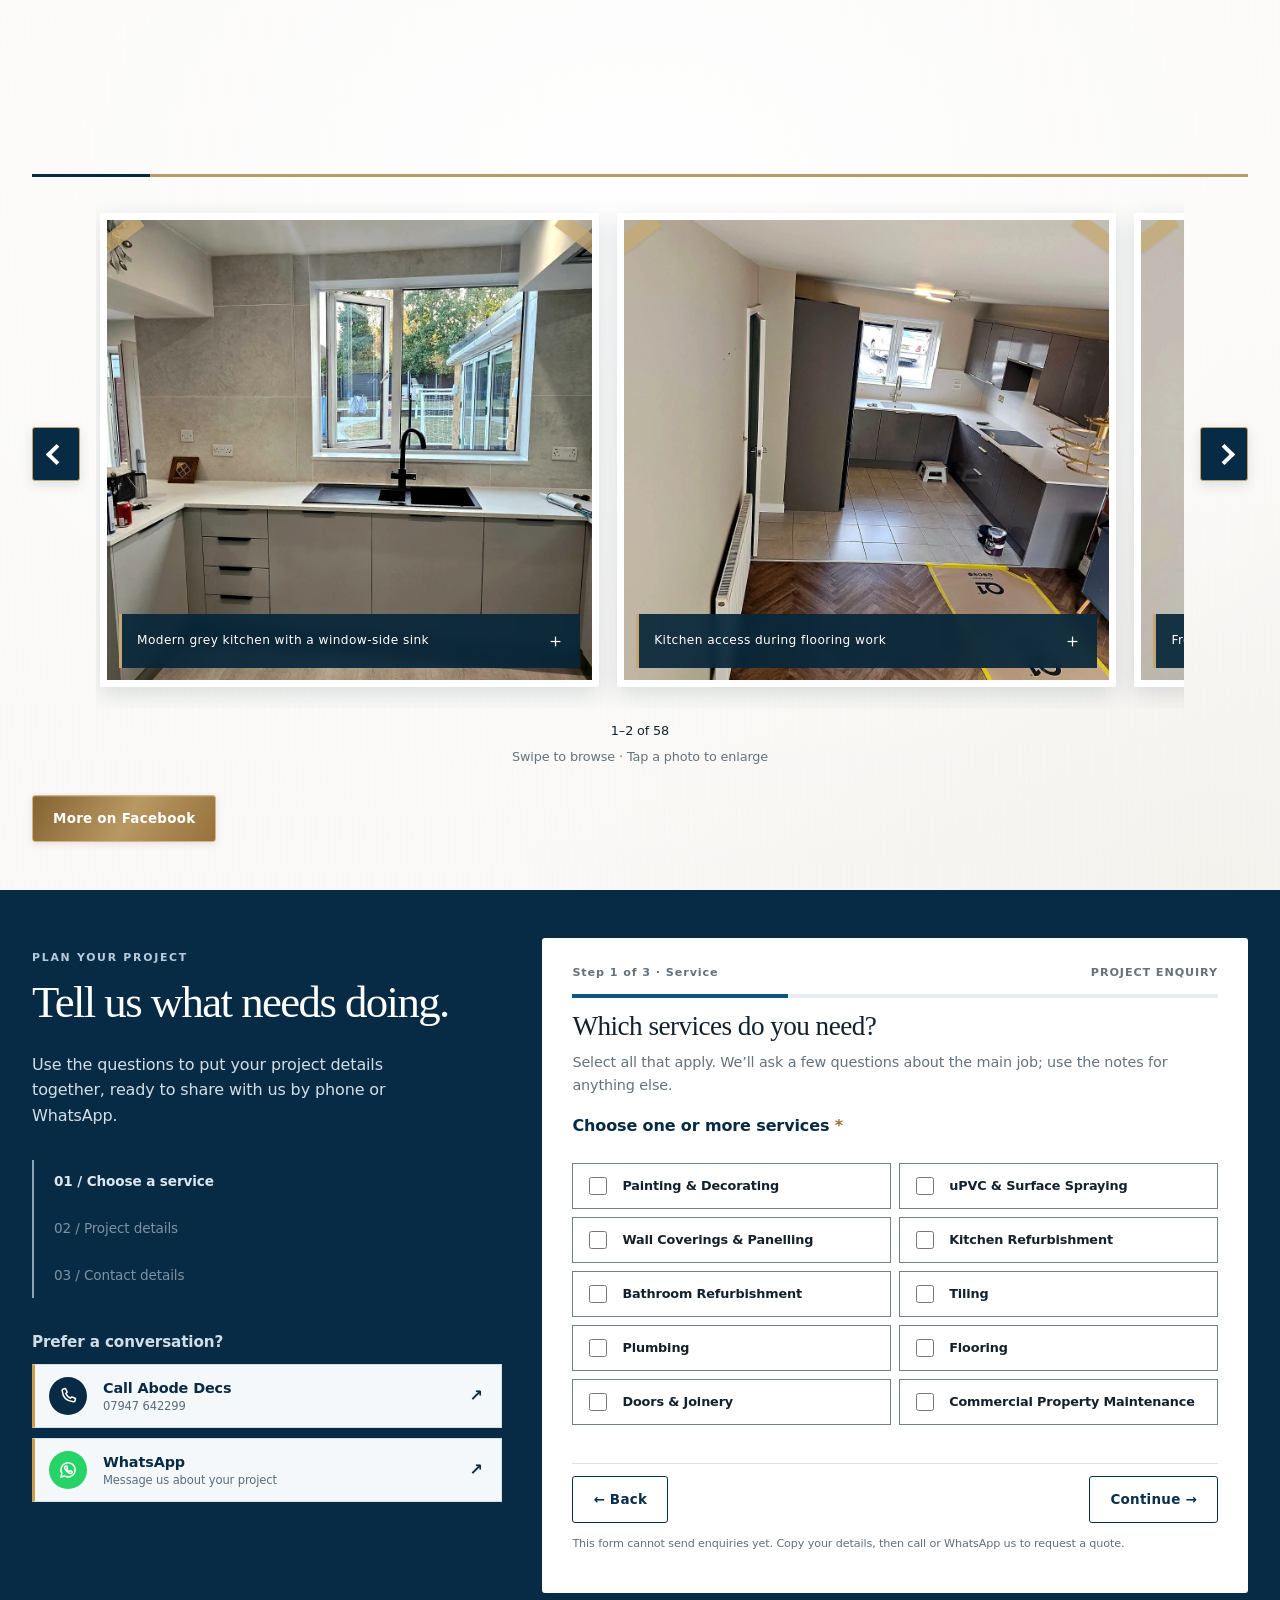
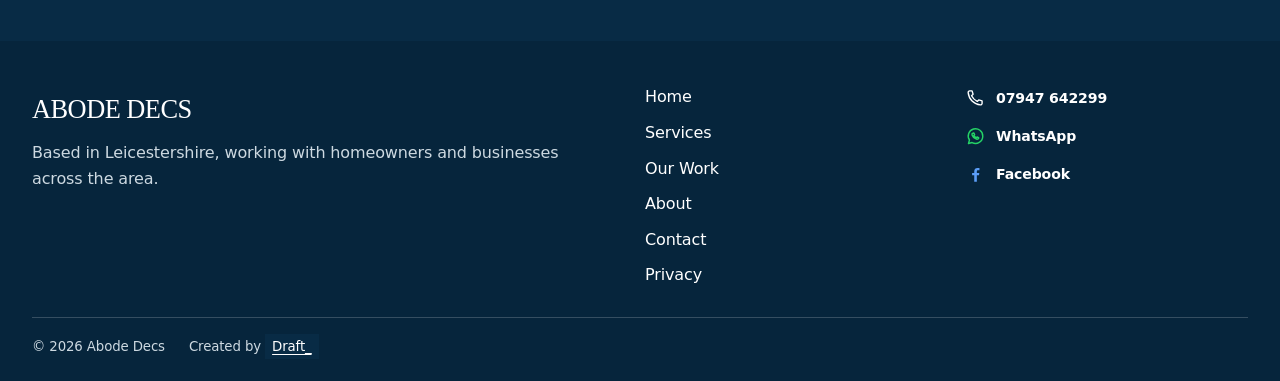
==== commit 67b97506: "Remove 50-mile references from homepage, footer and metadata" ====
--- a/index.html
+++ b/index.html
@@ -1,4 +1,4 @@
-<!doctype html><html lang="en-GB"><head><meta charset="utf-8"><meta name="viewport" content="width=device-width,initial-scale=1"><title>Home | Abode Decs</title><meta name="description" content="Painting, decorating and property improvements for homes and businesses in Leicestershire. Projects within around 50 miles of Leicester are considered."><link rel="stylesheet" href="assets/style.css?v=55"><script src="assets/config.js?v=16" defer></script><script src="assets/site.js?v=36" defer></script><style id="abode-transformation-hero-styles">
+<!doctype html><html lang="en-GB"><head><meta charset="utf-8"><meta name="viewport" content="width=device-width,initial-scale=1"><title>Home | Abode Decs</title><meta name="description" content="Painting, decorating and property improvements for homes and businesses across Leicester and Leicestershire."><link rel="stylesheet" href="assets/style.css?v=55"><script src="assets/config.js?v=16" defer></script><script src="assets/site.js?v=36" defer></script><style id="abode-transformation-hero-styles">
 /* Matches approved standalone demo: large left-hand glass panel, visible on initial paint. */
 #abode-transformation-hero{position:relative;isolation:isolate;display:block;min-height:clamp(620px,calc(100svh - 90px),790px);overflow:hidden;background:#061d2d;color:#fff;padding:0}
 #abode-transformation-hero .abode-room-scene{position:absolute;inset:0;z-index:0;overflow:hidden;--reveal:0%}
@@ -31,6 +31,6 @@
 .review-carousel .review-navigation{position:absolute;right:14px;bottom:14px;z-index:4;display:flex;justify-content:flex-end;align-items:center;gap:7px;margin:0}
 .review-carousel .review-nav-button{width:32px;height:32px;min-width:32px;min-height:32px;font-size:1.05rem;background:#faf9f6}
 @media(max-width:650px){.review-carousel .review-navigation{display:flex;right:10px;bottom:10px}.review-carousel .review-nav-button{width:30px;height:30px;min-width:30px;min-height:30px}.review-carousel .review-quote footer{padding-right:78px;min-height:32px}.review-carousel .review-slide-stars{top:12px;bottom:auto;right:12px}}
-</style></head><body><a class="skip" href="#main">Skip to content</a><header class="header"><div class="wrap nav"><a href="index.html" class="brand"><img class="" src="assets/image-3.webp" alt="Abode Decs logo" loading="lazy" width="1200" height="900"><span><strong>ABODE DECS</strong><small>PAINTING, DECORATING & PROPERTY MAINTENANCE</small></span></a><nav id="navigation" class="nav-links" aria-label="Main navigation"><a href="index.html" aria-current="page">Home</a><details><summary>Services</summary><div class="submenu"><a href="painting-decorating.html">Painting & Decorating</a><a href="spraying.html">uPVC & Surface Spraying</a><a href="property-improvements.html">Kitchens & Bathrooms</a><a href="flooring-joinery.html">Flooring, Doors & Joinery</a><a href="commercial-maintenance.html">Commercial Property Maintenance</a></div></details><a href="our-work.html" >Our Work</a><a href="about.html" >About</a><a href="contact.html" >Contact</a></nav><a class="button " style="box-shadow:none" href="contact.html">Plan your project <span aria-hidden="true">↗</span></a><button class="menu-toggle" aria-expanded="false" aria-controls="navigation" aria-label="Open navigation menu"><span class="hamburger-icon" aria-hidden="true"><span></span><span></span><span></span></span></button></div></header><main id="main"><section class="hero abode-transformation-hero" id="abode-transformation-hero" aria-label="Painting, decorating and property maintenance"><div class="abode-room-scene" id="abode-room-scene" aria-label="Illustrative bedroom transformation from unfinished to decorated"><div class="abode-room-frame abode-room-before" role="img" aria-label="Unfinished bedroom"></div><div class="abode-room-frame abode-room-after" role="img" aria-label="Finished bedroom"></div></div><div class="wrap abode-hero-content"><p class="eyebrow">Leicestershire based within 50 miles</p><h1>Painting, decorating and property maintenance</h1><p>We paint, decorate, repair and refurbish homes and commercial properties, from individual rooms to larger improvement projects.</p><div class="actions"><a class="button" style="box-shadow:none" href="contact.html">Plan your project <span aria-hidden="true">↗</span></a><a class="button outline" href="our-work.html">Explore our work <span aria-hidden="true">↗</span></a></div></div></section><section class="review-strip" aria-labelledby="review-title"><div class="wrap review-inner"><div class="review-heading"><h2 id="review-title">A reputation built on recommendations.</h2></div><div class="review-carousel" data-review-carousel role="region" aria-label="Customer recommendations. Swipe or use arrow keys to browse reviews." aria-roledescription="carousel" tabindex="0"><div class="review-viewport"><div class="review-track"><blockquote class="review-quote" role="group" aria-roledescription="slide" aria-label="1 of 6"><span class="review-quote-mark" aria-hidden="true">“</span><p class="review-text" id="review-text-1">Highly recommended for internal painting. The attention to detail in preparation shows in the excellent finish. Great to have Lee in our house, and wouldn't hesitate to use him again.</p><div class="review-actions"><button class="review-expand" type="button" aria-expanded="false" aria-controls="review-text-1" hidden>Read more</button><span class="review-slide-stars" role="img" aria-label="Customer recommends Abode Decs">★★★★★</span></div><footer><strong>Ruth</strong></footer></blockquote><blockquote class="review-quote" role="group" aria-roledescription="slide" aria-label="2 of 6"><span class="review-quote-mark" aria-hidden="true">“</span><p class="review-text" id="review-text-2">5🌟's for Lee! Cracking work as per usual. He painted the whole of our house just over 3 years ago. He's been back now to add some colour to our master bedroom and a few other areas in the house. Great job. Neat and tidy as well - cares about his work. Thanks again, Leanne &amp; George.</p><div class="review-actions"><button class="review-expand" type="button" aria-expanded="false" aria-controls="review-text-2" hidden>Read more</button><span class="review-slide-stars" role="img" aria-label="Customer recommends Abode Decs">★★★★★</span></div><footer><strong>Leanne</strong></footer></blockquote><blockquote class="review-quote" role="group" aria-roledescription="slide" aria-label="3 of 6"><span class="review-quote-mark" aria-hidden="true">“</span><p class="review-text" id="review-text-3">Lee has spent the last 2 months fully decorating the whole of our 4 bedroom house. He has painted every single room, all the walls, ceilings, skirting boards, doors, inside wardrobes, boxed in pipes, new doors and shelf’s for our airi…</p><div class="review-actions"><button class="review-expand" type="button" aria-expanded="false" aria-controls="review-text-3" hidden>Read more</button><span class="review-slide-stars" role="img" aria-label="Customer recommends Abode Decs">★★★★★</span></div><footer><strong>Susan</strong></footer></blockquote><blockquote class="review-quote" role="group" aria-roledescription="slide" aria-label="4 of 6"><span class="review-quote-mark" aria-hidden="true">“</span><p class="review-text" id="review-text-4">Hall,stairs ,landing and bedrooms done by Lee. Absolutely amazing job done his attention to detail is spot on and his cutting in second to none. thanks Lee.</p><div class="review-actions"><button class="review-expand" type="button" aria-expanded="false" aria-controls="review-text-4" hidden>Read more</button><span class="review-slide-stars" role="img" aria-label="Customer recommends Abode Decs">★★★★★</span></div><footer><strong>Carole</strong></footer></blockquote><blockquote class="review-quote" role="group" aria-roledescription="slide" aria-label="5 of 6"><span class="review-quote-mark" aria-hidden="true">“</span><p class="review-text" id="review-text-5">fantastic workmanship competitive prices clean and tidy and always has a smile on his face! would definitely recommend as we've had a few jobs done by Lee and more jobs booked in 👍🏻👍🏻👍🏻</p><div class="review-actions"><button class="review-expand" type="button" aria-expanded="false" aria-controls="review-text-5" hidden>Read more</button><span class="review-slide-stars" role="img" aria-label="Customer recommends Abode Decs">★★★★★</span></div><footer><strong>Dave</strong></footer></blockquote><blockquote class="review-quote" role="group" aria-roledescription="slide" aria-label="6 of 6"><span class="review-quote-mark" aria-hidden="true">“</span><p class="review-text" id="review-text-6">From start to finish Lee was 100% professional , couldn’t have asked for better nothing was to much trouble . The finished job of our hall stairs and landing is amazing . Very efficient!!…</p><div class="review-actions"><button class="review-expand" type="button" aria-expanded="false" aria-controls="review-text-6" hidden>Read more</button><span class="review-slide-stars" role="img" aria-label="Customer recommends Abode Decs">★★★★★</span></div><footer><strong>Rachel</strong></footer></blockquote></div></div><div class="review-navigation" aria-label="Review navigation"><button class="review-nav-button" type="button" data-review-prev aria-label="Previous review"><span aria-hidden="true">←</span></button><button class="review-nav-button" type="button" data-review-next aria-label="Next review"><span aria-hidden="true">→</span></button></div></div><div class="review-proof"><div class="review-stars" aria-label="Five gold stars">★★★★★</div><p class="review-rating-copy"><strong>100% recommended</strong></p><a class="review-more" href="https://www.facebook.com/Abodedecs/" target="_blank" rel="noopener noreferrer">View more on Facebook</a></div></div></section><section class="section choose-section" style="padding-top:26px;padding-bottom:28px"><div class="wrap"><p class="eyebrow">Choose a service</p><h2>What would you like to improve?</h2><p>Choose the closest match, or tell us about your project if it covers several types of work.</p><div class="choose-grid"><a href="painting-decorating.html"><img class="choose-image" src="assets/work-staircase-teal.webp?v=ai-upscaled-20261122" alt="Carpeted staircase beside a deep teal feature wall" loading="lazy" width="1200" height="900"><h3>A room or exterior</h3><span>Explore the options →</span></a><a href="spraying.html#kitchen-cupboards"><img class="choose-image" src="assets/image-1.webp?v=ai-upscaled-20261122" alt="Teal kitchen cupboard finish with a timber worktop" loading="lazy" width="1200" height="900"><h3>Cupboards, uPVC or a new finish</h3><span>Explore the options →</span></a><a href="property-improvements.html"><img class="choose-image" src="assets/image-6.webp?v=ai-upscaled-20261122" alt="Dark vanity and basin in a finished bathroom" loading="lazy" width="1200" height="900"><h3>A kitchen or bathroom</h3><span>Explore the options →</span></a><a href="index.html#services"><img class="choose-image" src="assets/image-13.webp?v=ai-upscaled-20261122" alt="Bathroom refurbishment in progress" loading="lazy" width="1200" height="900"><h3>Several jobs or not sure</h3><span>Explore the options →</span></a></div></div></section><section class="section services-section" id="services"><div class="wrap"><div class="section-head"><div><p class="eyebrow">Our services</p><h2>What we can help with.</h2></div><p>Explore the work we offer, from decorating and spraying to refurbishment and maintenance.</p></div><div class="service-groups"><article class="group-card"><img src="assets/work-bedroom-panelling.webp" alt="Grey bedroom with a painted panelled feature wall" loading="lazy" width="1200" height="900"><div class="card-copy"><span class="symbol" aria-hidden="true"><svg viewBox="0 0 24 24"><path d="M3 3h14v7H3z M17 6h4v7h-9v9 M10 17h4v5h-4z"/></svg></span><h3>Painting & Decorating</h3><ul><li>Interior & exterior painting</li><li>Traditional brush and roller finishes</li><li>Luxury wall coverings & wall panelling</li><li>Wallpapering, preparation & dustless sanding</li></ul><a class="text-link" href="painting-decorating.html">View service →</a></div></article><article class="group-card"><img src="assets/image-5.webp" alt="Blue kitchen cabinets beside a black tiled backsplash" loading="lazy" width="1200" height="900"><div class="card-copy"><span class="symbol" aria-hidden="true"><svg viewBox="0 0 24 24"><path d="M5 12h9v10H5z M8 8h6v4 M14 9h3 M19 7h3 M19 10h3 M19 13h3"/></svg></span><h3>uPVC & Surface Spraying</h3><ul><li>uPVC spraying</li><li>Kitchen & cupboard respraying</li><li>Interior & exterior spraying</li><li>Airless spraying</li></ul><a class="text-link" href="spraying.html">View service →</a></div></article><article class="group-card"><img src="assets/image-10.webp" alt="Cream kitchen cabinetry and timber flooring" loading="lazy" width="1200" height="900"><div class="card-copy"><span class="symbol" aria-hidden="true"><svg viewBox="0 0 24 24"><path d="M3 3h18v18H3z M3 12h18 M12 3v18"/></svg></span><h3>Kitchens & Bathrooms</h3><ul><li>Kitchen refurbishment</li><li>Bathroom refurbishment</li><li>Tiling</li><li>Plumbing for taps, toilets, showers, baths & pipework</li></ul><a class="text-link" href="property-improvements.html">View service →</a></div></article><article class="group-card"><img src="assets/image-16.webp" alt="Timber floor and radiator detail" loading="lazy" width="1200" height="900"><div class="card-copy"><span class="symbol" aria-hidden="true"><svg viewBox="0 0 24 24"><path d="M6 2h12v20H6z M10 5h5v7h-5z M10 15h5v4h-5z M15 13h1"/></svg></span><h3>Flooring, Doors & Joinery</h3><ul><li>Flooring</li><li>Doors</li><li>Joinery</li><li>Finishing alongside wider property improvements</li></ul><a class="text-link" href="flooring-joinery.html">View service →</a></div></article><article class="group-card"><img src="assets/image-7.webp" alt="Exterior window spraying in progress" loading="lazy" width="1200" height="900"><div class="card-copy"><span class="symbol" aria-hidden="true"><svg viewBox="0 0 24 24"><path d="M4 22V3h16v19 M8 7h2 M14 7h2 M8 11h2 M14 11h2 M8 15h2 M14 15h2 M10 22v-4h4v4"/></svg></span><h3>Commercial Property Maintenance</h3><ul><li>Commercial painting & decorating</li><li>Interior & exterior finishes</li><li>Property repairs & improvements within scope</li><li>Larger projects considered further afield</li></ul><a class="text-link" href="commercial-maintenance.html">View service →</a></div></article></div></div></section><section class="section work-section"><div class="wrap"><div class="section-head"><div><p class="eyebrow">Our work</p><h2>Photos of decorating and property projects.</h2></div></div><div class="gallery-toolbar"><div class="gallery-filter" role="group" aria-label="Filter project images"><button type="button" class="active" data-gallery-filter="all">All</button><button type="button" data-gallery-filter="kitchen">Kitchens</button><button type="button" data-gallery-filter="bathroom">Bathrooms</button><button type="button" data-gallery-filter="interior">Interiors</button><button type="button" data-gallery-filter="exterior">Exterior</button></div></div><div class="gallery-shell"><div class="gallery-stage"><button type="button" class="gallery-prev" aria-label="Previous project images"><span aria-hidden="true"></span></button><div class="gallery" id="project-gallery" tabindex="0" role="region" aria-label="Project gallery"><button class="photo" data-image="assets/gallery/1000050446.webp" data-caption="Modern grey kitchen with a window-side sink" aria-label="Enlarge Modern grey kitchen with a window-side sink"><img src="assets/gallery/1000050446.webp" alt="Modern grey fitted kitchen with white counters and a sink beneath the window." loading="lazy" width="1200" height="1500"><span>Modern grey kitchen with a window-side sink <b aria-hidden="true">＋</b></span></button><button class="photo" data-image="assets/gallery/1000050447.webp" data-caption="Kitchen access during flooring work" aria-label="Enlarge Kitchen access during flooring work"><img src="assets/gallery/1000050447.webp" alt="View through to the kitchen while new flooring is being fitted." loading="lazy" width="1200" height="1500"><span>Kitchen access during flooring work <b aria-hidden="true">＋</b></span></button><button class="photo" data-image="assets/gallery/1000050448.webp" data-caption="Freshly finished interior door" aria-label="Enlarge Freshly finished interior door"><img src="assets/gallery/1000050448.webp" alt="White panel door and brass wall switch in a refreshed interior." loading="lazy" width="1200" height="1500"><span>Freshly finished interior door <b aria-hidden="true">＋</b></span></button><button class="photo" data-image="assets/gallery/1000050449.webp" data-caption="Kitchen update with a geometric feature wall" aria-label="Enlarge Kitchen update with a geometric feature wall"><img src="assets/gallery/1000050449.webp" alt="Updated kitchen with dark cabinetry, white worktops and geometric wall tiles." loading="lazy" width="1200" height="1500"><span>Kitchen update with a geometric feature wall <b aria-hidden="true">＋</b></span></button><button class="photo" data-image="assets/gallery/1000050450.webp" data-caption="Herringbone floor and radiator" aria-label="Enlarge Herringbone floor and radiator"><img src="assets/gallery/1000050450.webp" alt="Neutral living space with a wood herringbone floor and white radiator." loading="lazy" width="1200" height="1500"><span>Herringbone floor and radiator <b aria-hidden="true">＋</b></span></button><button class="photo" data-image="assets/gallery/1000050451.webp" data-caption="Kitchen protected during refurbishment" aria-label="Enlarge Kitchen protected during refurbishment"><img src="assets/gallery/1000050451.webp" alt="Kitchen and dining area carefully covered during improvement work." loading="lazy" width="1200" height="1500"><span>Kitchen protected during refurbishment <b aria-hidden="true">＋</b></span></button><button class="photo" data-image="assets/gallery/1000050452.webp" data-caption="Bathroom floor and WC layout" aria-label="Enlarge Bathroom floor and WC layout"><img src="assets/gallery/1000050452.webp" alt="Bathroom floor and toilet viewed from above at the doorway." loading="lazy" width="1200" height="1500"><span>Bathroom floor and WC layout <b aria-hidden="true">＋</b></span></button><button class="photo" data-image="assets/gallery/1000050453.webp" data-caption="Bathroom vanity beside a frosted window" aria-label="Enlarge Bathroom vanity beside a frosted window"><img src="assets/gallery/1000050453.webp" alt="Compact bathroom with wall mirror, basin and frosted window." loading="lazy" width="1200" height="1500"><span>Bathroom vanity beside a frosted window <b aria-hidden="true">＋</b></span></button><button class="photo" data-image="assets/gallery/1000050454.webp" data-caption="Bath with rainfall shower" aria-label="Enlarge Bath with rainfall shower"><img src="assets/gallery/1000050454.webp" alt="White bath and overhead rainfall shower in a tiled bathroom." loading="lazy" width="1200" height="1500"><span>Bath with rainfall shower <b aria-hidden="true">＋</b></span></button><button class="photo" data-image="assets/gallery/1000050455.webp" data-caption="Small bathroom with dark vanity" aria-label="Enlarge Small bathroom with dark vanity"><img src="assets/gallery/1000050455.webp" alt="Compact bathroom with dark green vanity and white sanitaryware." loading="lazy" width="1200" height="1500"><span>Small bathroom with dark vanity <b aria-hidden="true">＋</b></span></button><button class="photo" data-image="assets/gallery/1000050456.webp" data-caption="Bedroom wallpaper feature" aria-label="Enlarge Bedroom wallpaper feature"><img src="assets/gallery/1000050456.webp" alt="Bedroom with a soft patterned wallpaper feature behind the bed." loading="lazy" width="1200" height="1500"><span>Bedroom wallpaper feature <b aria-hidden="true">＋</b></span></button><button class="photo" data-image="assets/gallery/1000050457.webp" data-caption="Towel rail and wood-effect flooring" aria-label="Enlarge Towel rail and wood-effect flooring"><img src="assets/gallery/1000050457.webp" alt="Bathroom towel radiator and wood-effect floor detail." loading="lazy" width="1200" height="1500"><span>Towel rail and wood-effect flooring <b aria-hidden="true">＋</b></span></button><button class="photo" data-image="assets/gallery/1000050458.webp" data-caption="Black towel radiator against stone-look tile" aria-label="Enlarge Black towel radiator against stone-look tile"><img src="assets/gallery/1000050458.webp" alt="Tall black heated towel rail on a stone-look bathroom wall." loading="lazy" width="1200" height="1500"><span>Black towel radiator against stone-look tile <b aria-hidden="true">＋</b></span></button><button class="photo" data-image="assets/gallery/1000050459.webp" data-caption="Dark vanity and wall-hung toilet" aria-label="Enlarge Dark vanity and wall-hung toilet"><img src="assets/gallery/1000050459.webp" alt="Contemporary bathroom with dark cabinetry and a wall-hung toilet." loading="lazy" width="1200" height="1500"><span>Dark vanity and wall-hung toilet <b aria-hidden="true">＋</b></span></button><button class="photo" data-image="assets/gallery/1000050460.webp" data-caption="Bath and shower enclosure" aria-label="Enlarge Bath and shower enclosure"><img src="assets/gallery/1000050460.webp" alt="White bath and shower enclosure in a bright tiled bathroom." loading="lazy" width="1200" height="1500"><span>Bath and shower enclosure <b aria-hidden="true">＋</b></span></button><button class="photo" data-image="assets/gallery/1000050461.webp" data-caption="Bathroom mirror and basin detail" aria-label="Enlarge Bathroom mirror and basin detail"><img src="assets/gallery/1000050461.webp" alt="Bathroom vanity, mirror and frosted window detail." loading="lazy" width="1200" height="1500"><span>Bathroom mirror and basin detail <b aria-hidden="true">＋</b></span></button><button class="photo" data-image="assets/gallery/1000050462.webp" data-caption="Floral wallpaper beside the stairs" aria-label="Enlarge Floral wallpaper beside the stairs"><img src="assets/gallery/1000050462.webp" alt="Bold floral feature wallpaper beside the staircase." loading="lazy" width="1200" height="1500"><span>Floral wallpaper beside the stairs <b aria-hidden="true">＋</b></span></button><button class="photo" data-image="assets/gallery/1000050463.webp" data-caption="Wallpapered stair landing" aria-label="Enlarge Wallpapered stair landing"><img src="assets/gallery/1000050463.webp" alt="Patterned wallpaper and stair landing, shown without the phone gallery controls." loading="lazy" width="1200" height="1500"><span>Wallpapered stair landing <b aria-hidden="true">＋</b></span></button><button class="photo" data-image="assets/gallery/1000050464.webp" data-caption="Hallway wallpaper and white trim" aria-label="Enlarge Hallway wallpaper and white trim"><img src="assets/gallery/1000050464.webp" alt="Hallway with patterned wallpaper, white door and painted trim." loading="lazy" width="1200" height="1500"><span>Hallway wallpaper and white trim <b aria-hidden="true">＋</b></span></button><button class="photo" data-image="assets/gallery/1000050465.webp" data-caption="Freshly painted upstairs landing" aria-label="Enlarge Freshly painted upstairs landing"><img src="assets/gallery/1000050465.webp" alt="Upper landing with a deep grey feature wall and white balustrade." loading="lazy" width="1200" height="1500"><span>Freshly painted upstairs landing <b aria-hidden="true">＋</b></span></button><button class="photo" data-image="assets/gallery/1000050466.webp" data-caption="Exterior improvement work in progress" aria-label="Enlarge Exterior improvement work in progress"><img src="assets/gallery/1000050466.webp" alt="House exterior during building and renovation work." loading="lazy" width="1200" height="1500"><span>Exterior improvement work in progress <b aria-hidden="true">＋</b></span></button><button class="photo" data-image="assets/gallery/1000050467.webp" data-caption="Black-frame replacement windows" aria-label="Enlarge Black-frame replacement windows"><img src="assets/gallery/1000050467.webp" alt="New black-framed windows fitted to the house exterior." loading="lazy" width="1200" height="1500"><span>Black-frame replacement windows <b aria-hidden="true">＋</b></span></button><button class="photo" data-image="assets/gallery/1000050468.webp" data-caption="Exterior window installation in progress" aria-label="Enlarge Exterior window installation in progress"><img src="assets/gallery/1000050468.webp" alt="Installer fitting a new upper-storey window." loading="lazy" width="1200" height="1500"><span>Exterior window installation in progress <b aria-hidden="true">＋</b></span></button><button class="photo" data-image="assets/gallery/1000050469.webp" data-caption="Bathroom with brass heated towel rail" aria-label="Enlarge Bathroom with brass heated towel rail"><img src="assets/gallery/1000050469.webp" alt="Finished bathroom with brass towel radiator and shower enclosure." loading="lazy" width="1200" height="1500"><span>Bathroom with brass heated towel rail <b aria-hidden="true">＋</b></span></button><button class="photo" data-image="assets/gallery/1000050470.webp" data-caption="Bathroom shower and brass radiator" aria-label="Enlarge Bathroom shower and brass radiator"><img src="assets/gallery/1000050470.webp" alt="Bathroom with shower enclosure, brass towel rail and pale stone finishes." loading="lazy" width="1200" height="1500"><span>Bathroom shower and brass radiator <b aria-hidden="true">＋</b></span></button><button class="photo" data-image="assets/gallery/1000050471.webp" data-caption="Shower enclosure and brass fittings" aria-label="Enlarge Shower enclosure and brass fittings"><img src="assets/gallery/1000050471.webp" alt="Close view of the glass shower enclosure and brass fittings." loading="lazy" width="1200" height="1500"><span>Shower enclosure and brass fittings <b aria-hidden="true">＋</b></span></button><button class="photo" data-image="assets/gallery/1000050472.webp" data-caption="Underfloor heating before tiling" aria-label="Enlarge Underfloor heating before tiling"><img src="assets/gallery/1000050472.webp" alt="Underfloor heating layout prepared across the bathroom floor." loading="lazy" width="1200" height="1500"><span>Underfloor heating before tiling <b aria-hidden="true">＋</b></span></button><button class="photo" data-image="assets/gallery/1000050473.webp" data-caption="Comic-themed feature wall" aria-label="Enlarge Comic-themed feature wall"><img src="assets/gallery/1000050473.webp" alt="Colourful comic-inspired wallpaper used as a bold feature wall." loading="lazy" width="1200" height="1500"><span>Comic-themed feature wall <b aria-hidden="true">＋</b></span></button><button class="photo" data-image="assets/gallery/1000050476.webp" data-caption="Kitchen cupboard and handle detail" aria-label="Enlarge Kitchen cupboard and handle detail"><img src="assets/gallery/1000050476.webp" alt="Close view of cream kitchen cupboards and contemporary handles." loading="lazy" width="1200" height="1500"><span>Kitchen cupboard and handle detail <b aria-hidden="true">＋</b></span></button><button class="photo" data-image="assets/gallery/1000050477.webp" data-caption="Timber kitchen and wood-effect flooring" aria-label="Enlarge Timber kitchen and wood-effect flooring"><img src="assets/gallery/1000050477.webp" alt="Warm timber kitchen with wood-effect flooring and a family dog." loading="lazy" width="1200" height="1500"><span>Timber kitchen and wood-effect flooring <b aria-hidden="true">＋</b></span></button><button class="photo" data-image="assets/gallery/1000050478.webp" data-caption="Kitchen before the floor update" aria-label="Enlarge Kitchen before the floor update"><img src="assets/gallery/1000050478.webp" alt="Kitchen and floor protection before the flooring refresh." loading="lazy" width="1200" height="1500"><span>Kitchen before the floor update <b aria-hidden="true">＋</b></span></button><button class="photo" data-image="assets/gallery/1000050479.webp" data-caption="Framed football shirt display" aria-label="Enlarge Framed football shirt display"><img src="assets/gallery/1000050479.webp" alt="Framed football shirts displayed in a built-in wall recess." loading="lazy" width="1200" height="1500"><span>Framed football shirt display <b aria-hidden="true">＋</b></span></button><button class="photo" data-image="assets/gallery/1000050480.webp" data-caption="Staircase protected for flooring work" aria-label="Enlarge Staircase protected for flooring work"><img src="assets/gallery/1000050480.webp" alt="Stairs carefully covered while flooring work is underway." loading="lazy" width="1200" height="1500"><span>Staircase protected for flooring work <b aria-hidden="true">＋</b></span></button><button class="photo" data-image="assets/gallery/1000050481.webp" data-caption="Bedroom protected during decorating" aria-label="Enlarge Bedroom protected during decorating"><img src="assets/gallery/1000050481.webp" alt="Bedroom furniture covered to protect it during improvement work." loading="lazy" width="1200" height="1500"><span>Bedroom protected during decorating <b aria-hidden="true">＋</b></span></button><button class="photo" data-image="assets/gallery/1000050482.webp" data-caption="Radiator pipe and floor detail" aria-label="Enlarge Radiator pipe and floor detail"><img src="assets/gallery/1000050482.webp" alt="Close-up of radiator pipework meeting the finished floor." loading="lazy" width="1200" height="1500"><span>Radiator pipe and floor detail <b aria-hidden="true">＋</b></span></button><button class="photo" data-image="assets/gallery/1000050483.webp" data-caption="White shower tray and wall tiling" aria-label="Enlarge White shower tray and wall tiling"><img src="assets/gallery/1000050483.webp" alt="White shower tray set against clean white tiled walls." loading="lazy" width="1200" height="1500"><span>White shower tray and wall tiling <b aria-hidden="true">＋</b></span></button><button class="photo" data-image="assets/gallery/1000050484.webp" data-caption="Chrome shower on white tile" aria-label="Enlarge Chrome shower on white tile"><img src="assets/gallery/1000050484.webp" alt="Chrome overhead shower and controls against white tiles." loading="lazy" width="1200" height="1500"><span>Chrome shower on white tile <b aria-hidden="true">＋</b></span></button><button class="photo" data-image="assets/gallery/1000050485.webp" data-caption="Black towel radiator on white tile" aria-label="Enlarge Black towel radiator on white tile"><img src="assets/gallery/1000050485.webp" alt="Tall black towel radiator against a white tiled wall." loading="lazy" width="1200" height="1500"><span>Black towel radiator on white tile <b aria-hidden="true">＋</b></span></button><button class="photo" data-image="assets/gallery/1000050486.webp" data-caption="Bathroom tiling and shower tray in progress" aria-label="Enlarge Bathroom tiling and shower tray in progress"><img src="assets/gallery/1000050486.webp" alt="Bathroom wall tiles and shower tray during installation." loading="lazy" width="1200" height="1500"><span>Bathroom tiling and shower tray in progress <b aria-hidden="true">＋</b></span></button><button class="photo" data-image="assets/gallery/1000050487.webp" data-caption="Teal stair landing" aria-label="Enlarge Teal stair landing"><img src="assets/gallery/1000050487.webp" alt="Stair landing with a deep teal painted feature wall." loading="lazy" width="1200" height="1500"><span>Teal stair landing <b aria-hidden="true">＋</b></span></button><button class="photo" data-image="assets/gallery/1000050488.webp" data-caption="Hallway with teal lower walls" aria-label="Enlarge Hallway with teal lower walls"><img src="assets/gallery/1000050488.webp" alt="Hallway with teal lower wall, radiator and tiled flooring." loading="lazy" width="1200" height="1500"><span>Hallway with teal lower walls <b aria-hidden="true">＋</b></span></button><button class="photo" data-image="assets/gallery/1000050489.webp" data-caption="Teal staircase refresh" aria-label="Enlarge Teal staircase refresh"><img src="assets/gallery/1000050489.webp" alt="Carpeted staircase beside a deep teal painted wall." loading="lazy" width="1200" height="1500"><span>Teal staircase refresh <b aria-hidden="true">＋</b></span></button><button class="photo" data-image="assets/gallery/1000050490.webp" data-caption="Charcoal shower suite" aria-label="Enlarge Charcoal shower suite"><img src="assets/gallery/1000050490.webp" alt="Dark tiled shower with polished chrome fittings." loading="lazy" width="1200" height="1500"><span>Charcoal shower suite <b aria-hidden="true">＋</b></span></button><button class="photo" data-image="assets/gallery/1000050491.webp" data-caption="Kitchen protected during renovation" aria-label="Enlarge Kitchen protected during renovation"><img src="assets/gallery/1000050491.webp" alt="Kitchen cupboards and surfaces covered during refurbishment." loading="lazy" width="1200" height="1500"><span>Kitchen protected during renovation <b aria-hidden="true">＋</b></span></button><button class="photo" data-image="assets/gallery/1000050492.webp" data-caption="Blue kitchen cupboard finish" aria-label="Enlarge Blue kitchen cupboard finish"><img src="assets/gallery/1000050492.webp" alt="Close detail of blue kitchen cabinetry and worktop." loading="lazy" width="1200" height="1500"><span>Blue kitchen cupboard finish <b aria-hidden="true">＋</b></span></button><button class="photo" data-image="assets/gallery/1000050493.webp" data-caption="Blue kitchen with dark tile backsplash" aria-label="Enlarge Blue kitchen with dark tile backsplash"><img src="assets/gallery/1000050493.webp" alt="Blue cabinets and timber worktop beneath a dark tiled backsplash." loading="lazy" width="1200" height="1500"><span>Blue kitchen with dark tile backsplash <b aria-hidden="true">＋</b></span></button><button class="photo" data-image="assets/gallery/1000050494.webp" data-caption="Blue kitchen cabinetry and timber worktop" aria-label="Enlarge Blue kitchen cabinetry and timber worktop"><img src="assets/gallery/1000050494.webp" alt="Blue kitchen cupboards and wood-effect counter detail." loading="lazy" width="1200" height="1500"><span>Blue kitchen cabinetry and timber worktop <b aria-hidden="true">＋</b></span></button><button class="photo" data-image="assets/gallery/1000050495.webp" data-caption="Blue kitchen with integrated appliances" aria-label="Enlarge Blue kitchen with integrated appliances"><img src="assets/gallery/1000050495.webp" alt="Finished blue kitchen with dark backsplash and integrated appliances." loading="lazy" width="1200" height="1500"><span>Blue kitchen with integrated appliances <b aria-hidden="true">＋</b></span></button><button class="photo" data-image="assets/gallery/1000050496.webp" data-caption="Kitchen sink and black tile detail" aria-label="Enlarge Kitchen sink and black tile detail"><img src="assets/gallery/1000050496.webp" alt="Timber worktop, white sink and glossy black tiled backsplash." loading="lazy" width="1200" height="1500"><span>Kitchen sink and black tile detail <b aria-hidden="true">＋</b></span></button><button class="photo" data-image="assets/gallery/1000050497.webp" data-caption="Blue corner cabinetry and open shelving" aria-label="Enlarge Blue corner cabinetry and open shelving"><img src="assets/gallery/1000050497.webp" alt="Blue corner kitchen units with dark backsplash and open shelving." loading="lazy" width="1200" height="1500"><span>Blue corner cabinetry and open shelving <b aria-hidden="true">＋</b></span></button><button class="photo" data-image="assets/gallery/1000050498.webp" data-caption="Bedroom during a room refresh" aria-label="Enlarge Bedroom during a room refresh"><img src="assets/gallery/1000050498.webp" alt="Bedroom interior captured during a decorating project." loading="lazy" width="1200" height="1500"><span>Bedroom during a room refresh <b aria-hidden="true">＋</b></span></button><button class="photo" data-image="assets/gallery/1000050499.webp" data-caption="Bedroom wall panelling" aria-label="Enlarge Bedroom wall panelling"><img src="assets/gallery/1000050499.webp" alt="Finished bedroom with a panelled feature wall and styled bed." loading="lazy" width="1200" height="1500"><span>Bedroom wall panelling <b aria-hidden="true">＋</b></span></button><button class="photo" data-image="assets/gallery/1000050500.webp" data-caption="Completed house exterior" aria-label="Enlarge Completed house exterior"><img src="assets/gallery/1000050500.webp" alt="Refreshed house exterior with new windows, doors and finished render." loading="lazy" width="1200" height="1500"><span>Completed house exterior <b aria-hidden="true">＋</b></span></button><button class="photo" data-image="assets/gallery/1000050501.webp" data-caption="Bedroom panelling installation" aria-label="Enlarge Bedroom panelling installation"><img src="assets/gallery/1000050501.webp" alt="Bedroom wall moulding being fitted before the final finish." loading="lazy" width="1200" height="1500"><span>Bedroom panelling installation <b aria-hidden="true">＋</b></span></button><button class="photo" data-image="assets/gallery/1000050502.webp" data-caption="Wall panelling in progress" aria-label="Enlarge Wall panelling in progress"><img src="assets/gallery/1000050502.webp" alt="Bedroom wall panelling installation viewed from another angle." loading="lazy" width="1200" height="1500"><span>Wall panelling in progress <b aria-hidden="true">＋</b></span></button><button class="photo" data-image="assets/gallery/1000050503.webp" data-caption="Staircase with deep teal wall" aria-label="Enlarge Staircase with deep teal wall"><img src="assets/gallery/1000050503.webp" alt="Carpeted stairs beside a freshly painted dark teal wall." loading="lazy" width="1200" height="1500"><span>Staircase with deep teal wall <b aria-hidden="true">＋</b></span></button><button class="photo" data-image="assets/gallery/1000050504.webp" data-caption="White stair balustrade detail" aria-label="Enlarge White stair balustrade detail"><img src="assets/gallery/1000050504.webp" alt="White stair balustrade and painted wall detail." loading="lazy" width="1200" height="1500"><span>White stair balustrade detail <b aria-hidden="true">＋</b></span></button><button class="photo" data-image="assets/gallery/1000050505.webp" data-caption="Kitchen and dining space" aria-label="Enlarge Kitchen and dining space"><img src="assets/gallery/1000050505.webp" alt="Kitchen and dining area with warm timber flooring and finished joinery." loading="lazy" width="1200" height="1500"><span>Kitchen and dining space <b aria-hidden="true">＋</b></span></button></div><button type="button" class="gallery-next" aria-label="Next project images"><span aria-hidden="true"></span></button></div><div class="gallery-controls"><span class="gallery-count" aria-live="polite"></span></div><p class="gallery-hint">Swipe to browse · Tap a photo to enlarge</p></div><a class="button " href="https://www.facebook.com/Abodedecs/">More on Facebook <span aria-hidden="true">↗</span></a></div></section><section class="quote-app-section"><div class="wrap quote-app-layout"><aside><p class="eyebrow">Plan your project</p><h2>Tell us what needs doing.</h2><p>Use the questions to put your project details together, ready to share with us by phone or WhatsApp.</p><div class="quote-side"><span class="current">01 / Choose a service</span><span>02 / Project details</span><span>03 / Contact details</span></div><p class="small conversation-prompt">Prefer a conversation?</p><div class="conversation-actions"><a class="conversation-link" href="tel:+447947642299"><span class="conversation-icon" aria-hidden="true"><svg viewBox="0 0 24 24"><path d="M6.6 3.5 9 3l2 4.4-1.7 1.7a14 14 0 0 0 5.6 5.6l1.7-1.7 4.4 2-.5 2.4c-.2 1-1.1 1.7-2.1 1.6C10.6 18.3 5.7 13.4 5 5.6c-.1-1 .6-1.9 1.6-2.1Z"/></svg></span><span><strong>Call Abode Decs</strong><small>07947 642299</small></span><span class="conversation-arrow" aria-hidden="true">↗</span></a><a class="conversation-link" href="https://wa.me/447947642299"><span class="conversation-icon conversation-icon-whatsapp" aria-hidden="true"><svg viewBox="0 0 24 24"><path d="M20.5 11.7a8.5 8.5 0 0 1-12.6 7.5l-4.4 1.2 1.2-4.3a8.5 8.5 0 1 1 15.8-4.4Z"/><path d="M8.7 7.7c.3-.5.5-.5.8-.5h.6c.2 0 .4.1.5.4l.8 1.8c.1.2.1.4-.1.6l-.6.7c-.2.2-.2.4-.1.6.6 1.1 1.4 1.9 2.5 2.5.2.1.4.1.6-.1l.7-.7c.2-.2.4-.2.6-.1l1.8.8c.3.1.4.3.4.5 0 .4-.2 1.1-.6 1.4-.5.5-1.2.7-1.9.5-1.3-.3-2.8-1.1-4.2-2.5s-2.2-2.9-2.5-4.2c-.1-.6.1-1.3.7-1.7Z"/></svg></span><span><strong>WhatsApp</strong><small>Message us about your project</small></span><span class="conversation-arrow" aria-hidden="true">↗</span></a></div></aside><div class="quote-app"><div class="quote-progress"><span id="quote-step-label">Step 1 of 3 · Service</span><span>PROJECT ENQUIRY</span></div><div class="progress-track"><div id="quote-progress-fill"></div></div><form id="quote-wizard" novalidate><div id="quote-step"></div><p id="quote-error" role="alert"></p><div class="quote-actions"><button id="quote-back" type="button" class="button secondary">← Back</button><button id="quote-next" type="submit" class="button">Continue →</button></div></form><p class="quote-draft-note">This form cannot send enquiries yet. Copy your details, then call or WhatsApp us to request a quote.</p><noscript>JavaScript is needed for this enquiry journey. Please call or use WhatsApp instead.</noscript></div></div></section></main><footer class="footer"><div class="wrap"><div class="footer-grid"><div><h3>ABODE DECS</h3><p>Based in Leicestershire, with projects considered within around 50 miles of Leicester.</p></div><nav aria-label="Footer navigation"><a href="index.html">Home</a><a href="index.html#services">Services</a><a href="our-work.html">Our Work</a><a href="about.html">About</a><a href="contact.html">Contact</a><a href="privacy.html">Privacy</a></nav><div class="footer-contact-actions" aria-label="Contact Abode Decs"><a class="footer-action footer-action-call" href="tel:+447947642299"><span class="footer-action-icon" aria-hidden="true"><svg viewBox="0 0 24 24"><path d="M5.5 3.5h3l1.2 4-1.8 1.8a15 15 0 0 0 6.8 6.8l1.8-1.8 4 1.2v3c0 1-1 1.8-2 1.7C10.6 19.4 4.6 13.4 3.8 5.5c-.1-1 .7-2 1.7-2z"/></svg></span><span class="footer-action-copy"><strong>07947 642299</strong></span><span class="footer-action-arrow" aria-hidden="true">↗</span></a><a class="footer-action footer-action-whatsapp" href="https://wa.me/447947642299"><span class="footer-action-icon" aria-hidden="true"><svg viewBox="0 0 24 24"><path d="M20.3 11.6a8.3 8.3 0 0 1-12.2 7.3L4 20l1.1-4A8.3 8.3 0 1 1 20.3 11.6Z"/><path d="M9 8.4c.2-.4.4-.4.7-.4h.5l.8 1.9-.8.9c.6 1.2 1.5 2 2.7 2.6l.9-.8 1.8.8v.5c0 .4-.2.7-.6.9-.6.3-1.3.4-2 .2-2.3-.7-4.1-2.4-4.8-4.5-.3-.8-.2-1.5.1-2.1Z"/></svg></span><span class="footer-action-copy"><strong>WhatsApp</strong></span><span class="footer-action-arrow" aria-hidden="true">↗</span></a><a class="footer-action footer-action-facebook" href="https://www.facebook.com/Abodedecs/"><span class="footer-action-icon" aria-hidden="true"><svg viewBox="0 0 24 24"><path d="M13.7 21v-8h2.7l.4-3h-3.1V8.1c0-.9.3-1.5 1.6-1.5H17V3.9c-.3 0-1.3-.1-2.5-.1-2.5 0-4.1 1.5-4.1 4.2V10H7.7v3h2.7v8z"/></svg></span><span class="footer-action-copy"><strong>Facebook</strong></span><span class="footer-action-arrow" aria-hidden="true">↗</span></a></div></div><small class="footer-credit"><span>© 2026 Abode Decs</span><span>Created by <a href="https://www.draftstudio.co.uk" target="_blank" rel="noopener noreferrer">Draft_</a></span></small></div></footer><dialog aria-label="Enlarged project image"><div class="lightbox-head"><span>ABODE DECS / PROJECT GALLERY</span><button type="button">Close ✕</button></div><img alt=""><div class="lightbox-controls"><button class="lightbox-prev" type="button" aria-label="Previous photo">←</button><p></p><button class="lightbox-next" type="button" aria-label="Next photo">→</button></div></dialog><script id="abode-transformation-hero-script">
+</style></head><body><a class="skip" href="#main">Skip to content</a><header class="header"><div class="wrap nav"><a href="index.html" class="brand"><img class="" src="assets/image-3.webp" alt="Abode Decs logo" loading="lazy" width="1200" height="900"><span><strong>ABODE DECS</strong><small>PAINTING, DECORATING & PROPERTY MAINTENANCE</small></span></a><nav id="navigation" class="nav-links" aria-label="Main navigation"><a href="index.html" aria-current="page">Home</a><details><summary>Services</summary><div class="submenu"><a href="painting-decorating.html">Painting & Decorating</a><a href="spraying.html">uPVC & Surface Spraying</a><a href="property-improvements.html">Kitchens & Bathrooms</a><a href="flooring-joinery.html">Flooring, Doors & Joinery</a><a href="commercial-maintenance.html">Commercial Property Maintenance</a></div></details><a href="our-work.html" >Our Work</a><a href="about.html" >About</a><a href="contact.html" >Contact</a></nav><a class="button " style="box-shadow:none" href="contact.html">Plan your project <span aria-hidden="true">↗</span></a><button class="menu-toggle" aria-expanded="false" aria-controls="navigation" aria-label="Open navigation menu"><span class="hamburger-icon" aria-hidden="true"><span></span><span></span><span></span></span></button></div></header><main id="main"><section class="hero abode-transformation-hero" id="abode-transformation-hero" aria-label="Painting, decorating and property maintenance"><div class="abode-room-scene" id="abode-room-scene" aria-label="Illustrative bedroom transformation from unfinished to decorated"><div class="abode-room-frame abode-room-before" role="img" aria-label="Unfinished bedroom"></div><div class="abode-room-frame abode-room-after" role="img" aria-label="Finished bedroom"></div></div><div class="wrap abode-hero-content"><p class="eyebrow">Based in Leicestershire</p><h1>Painting, decorating and property maintenance</h1><p>We paint, decorate, repair and refurbish homes and commercial properties, from individual rooms to larger improvement projects.</p><div class="actions"><a class="button" style="box-shadow:none" href="contact.html">Plan your project <span aria-hidden="true">↗</span></a><a class="button outline" href="our-work.html">Explore our work <span aria-hidden="true">↗</span></a></div></div></section><section class="review-strip" aria-labelledby="review-title"><div class="wrap review-inner"><div class="review-heading"><h2 id="review-title">A reputation built on recommendations.</h2></div><div class="review-carousel" data-review-carousel role="region" aria-label="Customer recommendations. Swipe or use arrow keys to browse reviews." aria-roledescription="carousel" tabindex="0"><div class="review-viewport"><div class="review-track"><blockquote class="review-quote" role="group" aria-roledescription="slide" aria-label="1 of 6"><span class="review-quote-mark" aria-hidden="true">“</span><p class="review-text" id="review-text-1">Highly recommended for internal painting. The attention to detail in preparation shows in the excellent finish. Great to have Lee in our house, and wouldn't hesitate to use him again.</p><div class="review-actions"><button class="review-expand" type="button" aria-expanded="false" aria-controls="review-text-1" hidden>Read more</button><span class="review-slide-stars" role="img" aria-label="Customer recommends Abode Decs">★★★★★</span></div><footer><strong>Ruth</strong></footer></blockquote><blockquote class="review-quote" role="group" aria-roledescription="slide" aria-label="2 of 6"><span class="review-quote-mark" aria-hidden="true">“</span><p class="review-text" id="review-text-2">5🌟's for Lee! Cracking work as per usual. He painted the whole of our house just over 3 years ago. He's been back now to add some colour to our master bedroom and a few other areas in the house. Great job. Neat and tidy as well - cares about his work. Thanks again, Leanne &amp; George.</p><div class="review-actions"><button class="review-expand" type="button" aria-expanded="false" aria-controls="review-text-2" hidden>Read more</button><span class="review-slide-stars" role="img" aria-label="Customer recommends Abode Decs">★★★★★</span></div><footer><strong>Leanne</strong></footer></blockquote><blockquote class="review-quote" role="group" aria-roledescription="slide" aria-label="3 of 6"><span class="review-quote-mark" aria-hidden="true">“</span><p class="review-text" id="review-text-3">Lee has spent the last 2 months fully decorating the whole of our 4 bedroom house. He has painted every single room, all the walls, ceilings, skirting boards, doors, inside wardrobes, boxed in pipes, new doors and shelf’s for our airi…</p><div class="review-actions"><button class="review-expand" type="button" aria-expanded="false" aria-controls="review-text-3" hidden>Read more</button><span class="review-slide-stars" role="img" aria-label="Customer recommends Abode Decs">★★★★★</span></div><footer><strong>Susan</strong></footer></blockquote><blockquote class="review-quote" role="group" aria-roledescription="slide" aria-label="4 of 6"><span class="review-quote-mark" aria-hidden="true">“</span><p class="review-text" id="review-text-4">Hall,stairs ,landing and bedrooms done by Lee. Absolutely amazing job done his attention to detail is spot on and his cutting in second to none. thanks Lee.</p><div class="review-actions"><button class="review-expand" type="button" aria-expanded="false" aria-controls="review-text-4" hidden>Read more</button><span class="review-slide-stars" role="img" aria-label="Customer recommends Abode Decs">★★★★★</span></div><footer><strong>Carole</strong></footer></blockquote><blockquote class="review-quote" role="group" aria-roledescription="slide" aria-label="5 of 6"><span class="review-quote-mark" aria-hidden="true">“</span><p class="review-text" id="review-text-5">fantastic workmanship competitive prices clean and tidy and always has a smile on his face! would definitely recommend as we've had a few jobs done by Lee and more jobs booked in 👍🏻👍🏻👍🏻</p><div class="review-actions"><button class="review-expand" type="button" aria-expanded="false" aria-controls="review-text-5" hidden>Read more</button><span class="review-slide-stars" role="img" aria-label="Customer recommends Abode Decs">★★★★★</span></div><footer><strong>Dave</strong></footer></blockquote><blockquote class="review-quote" role="group" aria-roledescription="slide" aria-label="6 of 6"><span class="review-quote-mark" aria-hidden="true">“</span><p class="review-text" id="review-text-6">From start to finish Lee was 100% professional , couldn’t have asked for better nothing was to much trouble . The finished job of our hall stairs and landing is amazing . Very efficient!!…</p><div class="review-actions"><button class="review-expand" type="button" aria-expanded="false" aria-controls="review-text-6" hidden>Read more</button><span class="review-slide-stars" role="img" aria-label="Customer recommends Abode Decs">★★★★★</span></div><footer><strong>Rachel</strong></footer></blockquote></div></div><div class="review-navigation" aria-label="Review navigation"><button class="review-nav-button" type="button" data-review-prev aria-label="Previous review"><span aria-hidden="true">←</span></button><button class="review-nav-button" type="button" data-review-next aria-label="Next review"><span aria-hidden="true">→</span></button></div></div><div class="review-proof"><div class="review-stars" aria-label="Five gold stars">★★★★★</div><p class="review-rating-copy"><strong>100% recommended</strong></p><a class="review-more" href="https://www.facebook.com/Abodedecs/" target="_blank" rel="noopener noreferrer">View more on Facebook</a></div></div></section><section class="section choose-section" style="padding-top:26px;padding-bottom:28px"><div class="wrap"><p class="eyebrow">Choose a service</p><h2>What would you like to improve?</h2><p>Choose the closest match, or tell us about your project if it covers several types of work.</p><div class="choose-grid"><a href="painting-decorating.html"><img class="choose-image" src="assets/work-staircase-teal.webp?v=ai-upscaled-20261122" alt="Carpeted staircase beside a deep teal feature wall" loading="lazy" width="1200" height="900"><h3>A room or exterior</h3><span>Explore the options →</span></a><a href="spraying.html#kitchen-cupboards"><img class="choose-image" src="assets/image-1.webp?v=ai-upscaled-20261122" alt="Teal kitchen cupboard finish with a timber worktop" loading="lazy" width="1200" height="900"><h3>Cupboards, uPVC or a new finish</h3><span>Explore the options →</span></a><a href="property-improvements.html"><img class="choose-image" src="assets/image-6.webp?v=ai-upscaled-20261122" alt="Dark vanity and basin in a finished bathroom" loading="lazy" width="1200" height="900"><h3>A kitchen or bathroom</h3><span>Explore the options →</span></a><a href="index.html#services"><img class="choose-image" src="assets/image-13.webp?v=ai-upscaled-20261122" alt="Bathroom refurbishment in progress" loading="lazy" width="1200" height="900"><h3>Several jobs or not sure</h3><span>Explore the options →</span></a></div></div></section><section class="section services-section" id="services"><div class="wrap"><div class="section-head"><div><p class="eyebrow">Our services</p><h2>What we can help with.</h2></div><p>Explore the work we offer, from decorating and spraying to refurbishment and maintenance.</p></div><div class="service-groups"><article class="group-card"><img src="assets/work-bedroom-panelling.webp" alt="Grey bedroom with a painted panelled feature wall" loading="lazy" width="1200" height="900"><div class="card-copy"><span class="symbol" aria-hidden="true"><svg viewBox="0 0 24 24"><path d="M3 3h14v7H3z M17 6h4v7h-9v9 M10 17h4v5h-4z"/></svg></span><h3>Painting & Decorating</h3><ul><li>Interior & exterior painting</li><li>Traditional brush and roller finishes</li><li>Luxury wall coverings & wall panelling</li><li>Wallpapering, preparation & dustless sanding</li></ul><a class="text-link" href="painting-decorating.html">View service →</a></div></article><article class="group-card"><img src="assets/image-5.webp" alt="Blue kitchen cabinets beside a black tiled backsplash" loading="lazy" width="1200" height="900"><div class="card-copy"><span class="symbol" aria-hidden="true"><svg viewBox="0 0 24 24"><path d="M5 12h9v10H5z M8 8h6v4 M14 9h3 M19 7h3 M19 10h3 M19 13h3"/></svg></span><h3>uPVC & Surface Spraying</h3><ul><li>uPVC spraying</li><li>Kitchen & cupboard respraying</li><li>Interior & exterior spraying</li><li>Airless spraying</li></ul><a class="text-link" href="spraying.html">View service →</a></div></article><article class="group-card"><img src="assets/image-10.webp" alt="Cream kitchen cabinetry and timber flooring" loading="lazy" width="1200" height="900"><div class="card-copy"><span class="symbol" aria-hidden="true"><svg viewBox="0 0 24 24"><path d="M3 3h18v18H3z M3 12h18 M12 3v18"/></svg></span><h3>Kitchens & Bathrooms</h3><ul><li>Kitchen refurbishment</li><li>Bathroom refurbishment</li><li>Tiling</li><li>Plumbing for taps, toilets, showers, baths & pipework</li></ul><a class="text-link" href="property-improvements.html">View service →</a></div></article><article class="group-card"><img src="assets/image-16.webp" alt="Timber floor and radiator detail" loading="lazy" width="1200" height="900"><div class="card-copy"><span class="symbol" aria-hidden="true"><svg viewBox="0 0 24 24"><path d="M6 2h12v20H6z M10 5h5v7h-5z M10 15h5v4h-5z M15 13h1"/></svg></span><h3>Flooring, Doors & Joinery</h3><ul><li>Flooring</li><li>Doors</li><li>Joinery</li><li>Finishing alongside wider property improvements</li></ul><a class="text-link" href="flooring-joinery.html">View service →</a></div></article><article class="group-card"><img src="assets/image-7.webp" alt="Exterior window spraying in progress" loading="lazy" width="1200" height="900"><div class="card-copy"><span class="symbol" aria-hidden="true"><svg viewBox="0 0 24 24"><path d="M4 22V3h16v19 M8 7h2 M14 7h2 M8 11h2 M14 11h2 M8 15h2 M14 15h2 M10 22v-4h4v4"/></svg></span><h3>Commercial Property Maintenance</h3><ul><li>Commercial painting & decorating</li><li>Interior & exterior finishes</li><li>Property repairs & improvements within scope</li><li>Larger projects considered further afield</li></ul><a class="text-link" href="commercial-maintenance.html">View service →</a></div></article></div></div></section><section class="section work-section"><div class="wrap"><div class="section-head"><div><p class="eyebrow">Our work</p><h2>Photos of decorating and property projects.</h2></div></div><div class="gallery-toolbar"><div class="gallery-filter" role="group" aria-label="Filter project images"><button type="button" class="active" data-gallery-filter="all">All</button><button type="button" data-gallery-filter="kitchen">Kitchens</button><button type="button" data-gallery-filter="bathroom">Bathrooms</button><button type="button" data-gallery-filter="interior">Interiors</button><button type="button" data-gallery-filter="exterior">Exterior</button></div></div><div class="gallery-shell"><div class="gallery-stage"><button type="button" class="gallery-prev" aria-label="Previous project images"><span aria-hidden="true"></span></button><div class="gallery" id="project-gallery" tabindex="0" role="region" aria-label="Project gallery"><button class="photo" data-image="assets/gallery/1000050446.webp" data-caption="Modern grey kitchen with a window-side sink" aria-label="Enlarge Modern grey kitchen with a window-side sink"><img src="assets/gallery/1000050446.webp" alt="Modern grey fitted kitchen with white counters and a sink beneath the window." loading="lazy" width="1200" height="1500"><span>Modern grey kitchen with a window-side sink <b aria-hidden="true">＋</b></span></button><button class="photo" data-image="assets/gallery/1000050447.webp" data-caption="Kitchen access during flooring work" aria-label="Enlarge Kitchen access during flooring work"><img src="assets/gallery/1000050447.webp" alt="View through to the kitchen while new flooring is being fitted." loading="lazy" width="1200" height="1500"><span>Kitchen access during flooring work <b aria-hidden="true">＋</b></span></button><button class="photo" data-image="assets/gallery/1000050448.webp" data-caption="Freshly finished interior door" aria-label="Enlarge Freshly finished interior door"><img src="assets/gallery/1000050448.webp" alt="White panel door and brass wall switch in a refreshed interior." loading="lazy" width="1200" height="1500"><span>Freshly finished interior door <b aria-hidden="true">＋</b></span></button><button class="photo" data-image="assets/gallery/1000050449.webp" data-caption="Kitchen update with a geometric feature wall" aria-label="Enlarge Kitchen update with a geometric feature wall"><img src="assets/gallery/1000050449.webp" alt="Updated kitchen with dark cabinetry, white worktops and geometric wall tiles." loading="lazy" width="1200" height="1500"><span>Kitchen update with a geometric feature wall <b aria-hidden="true">＋</b></span></button><button class="photo" data-image="assets/gallery/1000050450.webp" data-caption="Herringbone floor and radiator" aria-label="Enlarge Herringbone floor and radiator"><img src="assets/gallery/1000050450.webp" alt="Neutral living space with a wood herringbone floor and white radiator." loading="lazy" width="1200" height="1500"><span>Herringbone floor and radiator <b aria-hidden="true">＋</b></span></button><button class="photo" data-image="assets/gallery/1000050451.webp" data-caption="Kitchen protected during refurbishment" aria-label="Enlarge Kitchen protected during refurbishment"><img src="assets/gallery/1000050451.webp" alt="Kitchen and dining area carefully covered during improvement work." loading="lazy" width="1200" height="1500"><span>Kitchen protected during refurbishment <b aria-hidden="true">＋</b></span></button><button class="photo" data-image="assets/gallery/1000050452.webp" data-caption="Bathroom floor and WC layout" aria-label="Enlarge Bathroom floor and WC layout"><img src="assets/gallery/1000050452.webp" alt="Bathroom floor and toilet viewed from above at the doorway." loading="lazy" width="1200" height="1500"><span>Bathroom floor and WC layout <b aria-hidden="true">＋</b></span></button><button class="photo" data-image="assets/gallery/1000050453.webp" data-caption="Bathroom vanity beside a frosted window" aria-label="Enlarge Bathroom vanity beside a frosted window"><img src="assets/gallery/1000050453.webp" alt="Compact bathroom with wall mirror, basin and frosted window." loading="lazy" width="1200" height="1500"><span>Bathroom vanity beside a frosted window <b aria-hidden="true">＋</b></span></button><button class="photo" data-image="assets/gallery/1000050454.webp" data-caption="Bath with rainfall shower" aria-label="Enlarge Bath with rainfall shower"><img src="assets/gallery/1000050454.webp" alt="White bath and overhead rainfall shower in a tiled bathroom." loading="lazy" width="1200" height="1500"><span>Bath with rainfall shower <b aria-hidden="true">＋</b></span></button><button class="photo" data-image="assets/gallery/1000050455.webp" data-caption="Small bathroom with dark vanity" aria-label="Enlarge Small bathroom with dark vanity"><img src="assets/gallery/1000050455.webp" alt="Compact bathroom with dark green vanity and white sanitaryware." loading="lazy" width="1200" height="1500"><span>Small bathroom with dark vanity <b aria-hidden="true">＋</b></span></button><button class="photo" data-image="assets/gallery/1000050456.webp" data-caption="Bedroom wallpaper feature" aria-label="Enlarge Bedroom wallpaper feature"><img src="assets/gallery/1000050456.webp" alt="Bedroom with a soft patterned wallpaper feature behind the bed." loading="lazy" width="1200" height="1500"><span>Bedroom wallpaper feature <b aria-hidden="true">＋</b></span></button><button class="photo" data-image="assets/gallery/1000050457.webp" data-caption="Towel rail and wood-effect flooring" aria-label="Enlarge Towel rail and wood-effect flooring"><img src="assets/gallery/1000050457.webp" alt="Bathroom towel radiator and wood-effect floor detail." loading="lazy" width="1200" height="1500"><span>Towel rail and wood-effect flooring <b aria-hidden="true">＋</b></span></button><button class="photo" data-image="assets/gallery/1000050458.webp" data-caption="Black towel radiator against stone-look tile" aria-label="Enlarge Black towel radiator against stone-look tile"><img src="assets/gallery/1000050458.webp" alt="Tall black heated towel rail on a stone-look bathroom wall." loading="lazy" width="1200" height="1500"><span>Black towel radiator against stone-look tile <b aria-hidden="true">＋</b></span></button><button class="photo" data-image="assets/gallery/1000050459.webp" data-caption="Dark vanity and wall-hung toilet" aria-label="Enlarge Dark vanity and wall-hung toilet"><img src="assets/gallery/1000050459.webp" alt="Contemporary bathroom with dark cabinetry and a wall-hung toilet." loading="lazy" width="1200" height="1500"><span>Dark vanity and wall-hung toilet <b aria-hidden="true">＋</b></span></button><button class="photo" data-image="assets/gallery/1000050460.webp" data-caption="Bath and shower enclosure" aria-label="Enlarge Bath and shower enclosure"><img src="assets/gallery/1000050460.webp" alt="White bath and shower enclosure in a bright tiled bathroom." loading="lazy" width="1200" height="1500"><span>Bath and shower enclosure <b aria-hidden="true">＋</b></span></button><button class="photo" data-image="assets/gallery/1000050461.webp" data-caption="Bathroom mirror and basin detail" aria-label="Enlarge Bathroom mirror and basin detail"><img src="assets/gallery/1000050461.webp" alt="Bathroom vanity, mirror and frosted window detail." loading="lazy" width="1200" height="1500"><span>Bathroom mirror and basin detail <b aria-hidden="true">＋</b></span></button><button class="photo" data-image="assets/gallery/1000050462.webp" data-caption="Floral wallpaper beside the stairs" aria-label="Enlarge Floral wallpaper beside the stairs"><img src="assets/gallery/1000050462.webp" alt="Bold floral feature wallpaper beside the staircase." loading="lazy" width="1200" height="1500"><span>Floral wallpaper beside the stairs <b aria-hidden="true">＋</b></span></button><button class="photo" data-image="assets/gallery/1000050463.webp" data-caption="Wallpapered stair landing" aria-label="Enlarge Wallpapered stair landing"><img src="assets/gallery/1000050463.webp" alt="Patterned wallpaper and stair landing, shown without the phone gallery controls." loading="lazy" width="1200" height="1500"><span>Wallpapered stair landing <b aria-hidden="true">＋</b></span></button><button class="photo" data-image="assets/gallery/1000050464.webp" data-caption="Hallway wallpaper and white trim" aria-label="Enlarge Hallway wallpaper and white trim"><img src="assets/gallery/1000050464.webp" alt="Hallway with patterned wallpaper, white door and painted trim." loading="lazy" width="1200" height="1500"><span>Hallway wallpaper and white trim <b aria-hidden="true">＋</b></span></button><button class="photo" data-image="assets/gallery/1000050465.webp" data-caption="Freshly painted upstairs landing" aria-label="Enlarge Freshly painted upstairs landing"><img src="assets/gallery/1000050465.webp" alt="Upper landing with a deep grey feature wall and white balustrade." loading="lazy" width="1200" height="1500"><span>Freshly painted upstairs landing <b aria-hidden="true">＋</b></span></button><button class="photo" data-image="assets/gallery/1000050466.webp" data-caption="Exterior improvement work in progress" aria-label="Enlarge Exterior improvement work in progress"><img src="assets/gallery/1000050466.webp" alt="House exterior during building and renovation work." loading="lazy" width="1200" height="1500"><span>Exterior improvement work in progress <b aria-hidden="true">＋</b></span></button><button class="photo" data-image="assets/gallery/1000050467.webp" data-caption="Black-frame replacement windows" aria-label="Enlarge Black-frame replacement windows"><img src="assets/gallery/1000050467.webp" alt="New black-framed windows fitted to the house exterior." loading="lazy" width="1200" height="1500"><span>Black-frame replacement windows <b aria-hidden="true">＋</b></span></button><button class="photo" data-image="assets/gallery/1000050468.webp" data-caption="Exterior window installation in progress" aria-label="Enlarge Exterior window installation in progress"><img src="assets/gallery/1000050468.webp" alt="Installer fitting a new upper-storey window." loading="lazy" width="1200" height="1500"><span>Exterior window installation in progress <b aria-hidden="true">＋</b></span></button><button class="photo" data-image="assets/gallery/1000050469.webp" data-caption="Bathroom with brass heated towel rail" aria-label="Enlarge Bathroom with brass heated towel rail"><img src="assets/gallery/1000050469.webp" alt="Finished bathroom with brass towel radiator and shower enclosure." loading="lazy" width="1200" height="1500"><span>Bathroom with brass heated towel rail <b aria-hidden="true">＋</b></span></button><button class="photo" data-image="assets/gallery/1000050470.webp" data-caption="Bathroom shower and brass radiator" aria-label="Enlarge Bathroom shower and brass radiator"><img src="assets/gallery/1000050470.webp" alt="Bathroom with shower enclosure, brass towel rail and pale stone finishes." loading="lazy" width="1200" height="1500"><span>Bathroom shower and brass radiator <b aria-hidden="true">＋</b></span></button><button class="photo" data-image="assets/gallery/1000050471.webp" data-caption="Shower enclosure and brass fittings" aria-label="Enlarge Shower enclosure and brass fittings"><img src="assets/gallery/1000050471.webp" alt="Close view of the glass shower enclosure and brass fittings." loading="lazy" width="1200" height="1500"><span>Shower enclosure and brass fittings <b aria-hidden="true">＋</b></span></button><button class="photo" data-image="assets/gallery/1000050472.webp" data-caption="Underfloor heating before tiling" aria-label="Enlarge Underfloor heating before tiling"><img src="assets/gallery/1000050472.webp" alt="Underfloor heating layout prepared across the bathroom floor." loading="lazy" width="1200" height="1500"><span>Underfloor heating before tiling <b aria-hidden="true">＋</b></span></button><button class="photo" data-image="assets/gallery/1000050473.webp" data-caption="Comic-themed feature wall" aria-label="Enlarge Comic-themed feature wall"><img src="assets/gallery/1000050473.webp" alt="Colourful comic-inspired wallpaper used as a bold feature wall." loading="lazy" width="1200" height="1500"><span>Comic-themed feature wall <b aria-hidden="true">＋</b></span></button><button class="photo" data-image="assets/gallery/1000050476.webp" data-caption="Kitchen cupboard and handle detail" aria-label="Enlarge Kitchen cupboard and handle detail"><img src="assets/gallery/1000050476.webp" alt="Close view of cream kitchen cupboards and contemporary handles." loading="lazy" width="1200" height="1500"><span>Kitchen cupboard and handle detail <b aria-hidden="true">＋</b></span></button><button class="photo" data-image="assets/gallery/1000050477.webp" data-caption="Timber kitchen and wood-effect flooring" aria-label="Enlarge Timber kitchen and wood-effect flooring"><img src="assets/gallery/1000050477.webp" alt="Warm timber kitchen with wood-effect flooring and a family dog." loading="lazy" width="1200" height="1500"><span>Timber kitchen and wood-effect flooring <b aria-hidden="true">＋</b></span></button><button class="photo" data-image="assets/gallery/1000050478.webp" data-caption="Kitchen before the floor update" aria-label="Enlarge Kitchen before the floor update"><img src="assets/gallery/1000050478.webp" alt="Kitchen and floor protection before the flooring refresh." loading="lazy" width="1200" height="1500"><span>Kitchen before the floor update <b aria-hidden="true">＋</b></span></button><button class="photo" data-image="assets/gallery/1000050479.webp" data-caption="Framed football shirt display" aria-label="Enlarge Framed football shirt display"><img src="assets/gallery/1000050479.webp" alt="Framed football shirts displayed in a built-in wall recess." loading="lazy" width="1200" height="1500"><span>Framed football shirt display <b aria-hidden="true">＋</b></span></button><button class="photo" data-image="assets/gallery/1000050480.webp" data-caption="Staircase protected for flooring work" aria-label="Enlarge Staircase protected for flooring work"><img src="assets/gallery/1000050480.webp" alt="Stairs carefully covered while flooring work is underway." loading="lazy" width="1200" height="1500"><span>Staircase protected for flooring work <b aria-hidden="true">＋</b></span></button><button class="photo" data-image="assets/gallery/1000050481.webp" data-caption="Bedroom protected during decorating" aria-label="Enlarge Bedroom protected during decorating"><img src="assets/gallery/1000050481.webp" alt="Bedroom furniture covered to protect it during improvement work." loading="lazy" width="1200" height="1500"><span>Bedroom protected during decorating <b aria-hidden="true">＋</b></span></button><button class="photo" data-image="assets/gallery/1000050482.webp" data-caption="Radiator pipe and floor detail" aria-label="Enlarge Radiator pipe and floor detail"><img src="assets/gallery/1000050482.webp" alt="Close-up of radiator pipework meeting the finished floor." loading="lazy" width="1200" height="1500"><span>Radiator pipe and floor detail <b aria-hidden="true">＋</b></span></button><button class="photo" data-image="assets/gallery/1000050483.webp" data-caption="White shower tray and wall tiling" aria-label="Enlarge White shower tray and wall tiling"><img src="assets/gallery/1000050483.webp" alt="White shower tray set against clean white tiled walls." loading="lazy" width="1200" height="1500"><span>White shower tray and wall tiling <b aria-hidden="true">＋</b></span></button><button class="photo" data-image="assets/gallery/1000050484.webp" data-caption="Chrome shower on white tile" aria-label="Enlarge Chrome shower on white tile"><img src="assets/gallery/1000050484.webp" alt="Chrome overhead shower and controls against white tiles." loading="lazy" width="1200" height="1500"><span>Chrome shower on white tile <b aria-hidden="true">＋</b></span></button><button class="photo" data-image="assets/gallery/1000050485.webp" data-caption="Black towel radiator on white tile" aria-label="Enlarge Black towel radiator on white tile"><img src="assets/gallery/1000050485.webp" alt="Tall black towel radiator against a white tiled wall." loading="lazy" width="1200" height="1500"><span>Black towel radiator on white tile <b aria-hidden="true">＋</b></span></button><button class="photo" data-image="assets/gallery/1000050486.webp" data-caption="Bathroom tiling and shower tray in progress" aria-label="Enlarge Bathroom tiling and shower tray in progress"><img src="assets/gallery/1000050486.webp" alt="Bathroom wall tiles and shower tray during installation." loading="lazy" width="1200" height="1500"><span>Bathroom tiling and shower tray in progress <b aria-hidden="true">＋</b></span></button><button class="photo" data-image="assets/gallery/1000050487.webp" data-caption="Teal stair landing" aria-label="Enlarge Teal stair landing"><img src="assets/gallery/1000050487.webp" alt="Stair landing with a deep teal painted feature wall." loading="lazy" width="1200" height="1500"><span>Teal stair landing <b aria-hidden="true">＋</b></span></button><button class="photo" data-image="assets/gallery/1000050488.webp" data-caption="Hallway with teal lower walls" aria-label="Enlarge Hallway with teal lower walls"><img src="assets/gallery/1000050488.webp" alt="Hallway with teal lower wall, radiator and tiled flooring." loading="lazy" width="1200" height="1500"><span>Hallway with teal lower walls <b aria-hidden="true">＋</b></span></button><button class="photo" data-image="assets/gallery/1000050489.webp" data-caption="Teal staircase refresh" aria-label="Enlarge Teal staircase refresh"><img src="assets/gallery/1000050489.webp" alt="Carpeted staircase beside a deep teal painted wall." loading="lazy" width="1200" height="1500"><span>Teal staircase refresh <b aria-hidden="true">＋</b></span></button><button class="photo" data-image="assets/gallery/1000050490.webp" data-caption="Charcoal shower suite" aria-label="Enlarge Charcoal shower suite"><img src="assets/gallery/1000050490.webp" alt="Dark tiled shower with polished chrome fittings." loading="lazy" width="1200" height="1500"><span>Charcoal shower suite <b aria-hidden="true">＋</b></span></button><button class="photo" data-image="assets/gallery/1000050491.webp" data-caption="Kitchen protected during renovation" aria-label="Enlarge Kitchen protected during renovation"><img src="assets/gallery/1000050491.webp" alt="Kitchen cupboards and surfaces covered during refurbishment." loading="lazy" width="1200" height="1500"><span>Kitchen protected during renovation <b aria-hidden="true">＋</b></span></button><button class="photo" data-image="assets/gallery/1000050492.webp" data-caption="Blue kitchen cupboard finish" aria-label="Enlarge Blue kitchen cupboard finish"><img src="assets/gallery/1000050492.webp" alt="Close detail of blue kitchen cabinetry and worktop." loading="lazy" width="1200" height="1500"><span>Blue kitchen cupboard finish <b aria-hidden="true">＋</b></span></button><button class="photo" data-image="assets/gallery/1000050493.webp" data-caption="Blue kitchen with dark tile backsplash" aria-label="Enlarge Blue kitchen with dark tile backsplash"><img src="assets/gallery/1000050493.webp" alt="Blue cabinets and timber worktop beneath a dark tiled backsplash." loading="lazy" width="1200" height="1500"><span>Blue kitchen with dark tile backsplash <b aria-hidden="true">＋</b></span></button><button class="photo" data-image="assets/gallery/1000050494.webp" data-caption="Blue kitchen cabinetry and timber worktop" aria-label="Enlarge Blue kitchen cabinetry and timber worktop"><img src="assets/gallery/1000050494.webp" alt="Blue kitchen cupboards and wood-effect counter detail." loading="lazy" width="1200" height="1500"><span>Blue kitchen cabinetry and timber worktop <b aria-hidden="true">＋</b></span></button><button class="photo" data-image="assets/gallery/1000050495.webp" data-caption="Blue kitchen with integrated appliances" aria-label="Enlarge Blue kitchen with integrated appliances"><img src="assets/gallery/1000050495.webp" alt="Finished blue kitchen with dark backsplash and integrated appliances." loading="lazy" width="1200" height="1500"><span>Blue kitchen with integrated appliances <b aria-hidden="true">＋</b></span></button><button class="photo" data-image="assets/gallery/1000050496.webp" data-caption="Kitchen sink and black tile detail" aria-label="Enlarge Kitchen sink and black tile detail"><img src="assets/gallery/1000050496.webp" alt="Timber worktop, white sink and glossy black tiled backsplash." loading="lazy" width="1200" height="1500"><span>Kitchen sink and black tile detail <b aria-hidden="true">＋</b></span></button><button class="photo" data-image="assets/gallery/1000050497.webp" data-caption="Blue corner cabinetry and open shelving" aria-label="Enlarge Blue corner cabinetry and open shelving"><img src="assets/gallery/1000050497.webp" alt="Blue corner kitchen units with dark backsplash and open shelving." loading="lazy" width="1200" height="1500"><span>Blue corner cabinetry and open shelving <b aria-hidden="true">＋</b></span></button><button class="photo" data-image="assets/gallery/1000050498.webp" data-caption="Bedroom during a room refresh" aria-label="Enlarge Bedroom during a room refresh"><img src="assets/gallery/1000050498.webp" alt="Bedroom interior captured during a decorating project." loading="lazy" width="1200" height="1500"><span>Bedroom during a room refresh <b aria-hidden="true">＋</b></span></button><button class="photo" data-image="assets/gallery/1000050499.webp" data-caption="Bedroom wall panelling" aria-label="Enlarge Bedroom wall panelling"><img src="assets/gallery/1000050499.webp" alt="Finished bedroom with a panelled feature wall and styled bed." loading="lazy" width="1200" height="1500"><span>Bedroom wall panelling <b aria-hidden="true">＋</b></span></button><button class="photo" data-image="assets/gallery/1000050500.webp" data-caption="Completed house exterior" aria-label="Enlarge Completed house exterior"><img src="assets/gallery/1000050500.webp" alt="Refreshed house exterior with new windows, doors and finished render." loading="lazy" width="1200" height="1500"><span>Completed house exterior <b aria-hidden="true">＋</b></span></button><button class="photo" data-image="assets/gallery/1000050501.webp" data-caption="Bedroom panelling installation" aria-label="Enlarge Bedroom panelling installation"><img src="assets/gallery/1000050501.webp" alt="Bedroom wall moulding being fitted before the final finish." loading="lazy" width="1200" height="1500"><span>Bedroom panelling installation <b aria-hidden="true">＋</b></span></button><button class="photo" data-image="assets/gallery/1000050502.webp" data-caption="Wall panelling in progress" aria-label="Enlarge Wall panelling in progress"><img src="assets/gallery/1000050502.webp" alt="Bedroom wall panelling installation viewed from another angle." loading="lazy" width="1200" height="1500"><span>Wall panelling in progress <b aria-hidden="true">＋</b></span></button><button class="photo" data-image="assets/gallery/1000050503.webp" data-caption="Staircase with deep teal wall" aria-label="Enlarge Staircase with deep teal wall"><img src="assets/gallery/1000050503.webp" alt="Carpeted stairs beside a freshly painted dark teal wall." loading="lazy" width="1200" height="1500"><span>Staircase with deep teal wall <b aria-hidden="true">＋</b></span></button><button class="photo" data-image="assets/gallery/1000050504.webp" data-caption="White stair balustrade detail" aria-label="Enlarge White stair balustrade detail"><img src="assets/gallery/1000050504.webp" alt="White stair balustrade and painted wall detail." loading="lazy" width="1200" height="1500"><span>White stair balustrade detail <b aria-hidden="true">＋</b></span></button><button class="photo" data-image="assets/gallery/1000050505.webp" data-caption="Kitchen and dining space" aria-label="Enlarge Kitchen and dining space"><img src="assets/gallery/1000050505.webp" alt="Kitchen and dining area with warm timber flooring and finished joinery." loading="lazy" width="1200" height="1500"><span>Kitchen and dining space <b aria-hidden="true">＋</b></span></button></div><button type="button" class="gallery-next" aria-label="Next project images"><span aria-hidden="true"></span></button></div><div class="gallery-controls"><span class="gallery-count" aria-live="polite"></span></div><p class="gallery-hint">Swipe to browse · Tap a photo to enlarge</p></div><a class="button " href="https://www.facebook.com/Abodedecs/">More on Facebook <span aria-hidden="true">↗</span></a></div></section><section class="quote-app-section"><div class="wrap quote-app-layout"><aside><p class="eyebrow">Plan your project</p><h2>Tell us what needs doing.</h2><p>Use the questions to put your project details together, ready to share with us by phone or WhatsApp.</p><div class="quote-side"><span class="current">01 / Choose a service</span><span>02 / Project details</span><span>03 / Contact details</span></div><p class="small conversation-prompt">Prefer a conversation?</p><div class="conversation-actions"><a class="conversation-link" href="tel:+447947642299"><span class="conversation-icon" aria-hidden="true"><svg viewBox="0 0 24 24"><path d="M6.6 3.5 9 3l2 4.4-1.7 1.7a14 14 0 0 0 5.6 5.6l1.7-1.7 4.4 2-.5 2.4c-.2 1-1.1 1.7-2.1 1.6C10.6 18.3 5.7 13.4 5 5.6c-.1-1 .6-1.9 1.6-2.1Z"/></svg></span><span><strong>Call Abode Decs</strong><small>07947 642299</small></span><span class="conversation-arrow" aria-hidden="true">↗</span></a><a class="conversation-link" href="https://wa.me/447947642299"><span class="conversation-icon conversation-icon-whatsapp" aria-hidden="true"><svg viewBox="0 0 24 24"><path d="M20.5 11.7a8.5 8.5 0 0 1-12.6 7.5l-4.4 1.2 1.2-4.3a8.5 8.5 0 1 1 15.8-4.4Z"/><path d="M8.7 7.7c.3-.5.5-.5.8-.5h.6c.2 0 .4.1.5.4l.8 1.8c.1.2.1.4-.1.6l-.6.7c-.2.2-.2.4-.1.6.6 1.1 1.4 1.9 2.5 2.5.2.1.4.1.6-.1l.7-.7c.2-.2.4-.2.6-.1l1.8.8c.3.1.4.3.4.5 0 .4-.2 1.1-.6 1.4-.5.5-1.2.7-1.9.5-1.3-.3-2.8-1.1-4.2-2.5s-2.2-2.9-2.5-4.2c-.1-.6.1-1.3.7-1.7Z"/></svg></span><span><strong>WhatsApp</strong><small>Message us about your project</small></span><span class="conversation-arrow" aria-hidden="true">↗</span></a></div></aside><div class="quote-app"><div class="quote-progress"><span id="quote-step-label">Step 1 of 3 · Service</span><span>PROJECT ENQUIRY</span></div><div class="progress-track"><div id="quote-progress-fill"></div></div><form id="quote-wizard" novalidate><div id="quote-step"></div><p id="quote-error" role="alert"></p><div class="quote-actions"><button id="quote-back" type="button" class="button secondary">← Back</button><button id="quote-next" type="submit" class="button">Continue →</button></div></form><p class="quote-draft-note">This form cannot send enquiries yet. Copy your details, then call or WhatsApp us to request a quote.</p><noscript>JavaScript is needed for this enquiry journey. Please call or use WhatsApp instead.</noscript></div></div></section></main><footer class="footer"><div class="wrap"><div class="footer-grid"><div><h3>ABODE DECS</h3><p>Based in Leicestershire, working with homeowners and businesses across the area.</p></div><nav aria-label="Footer navigation"><a href="index.html">Home</a><a href="index.html#services">Services</a><a href="our-work.html">Our Work</a><a href="about.html">About</a><a href="contact.html">Contact</a><a href="privacy.html">Privacy</a></nav><div class="footer-contact-actions" aria-label="Contact Abode Decs"><a class="footer-action footer-action-call" href="tel:+447947642299"><span class="footer-action-icon" aria-hidden="true"><svg viewBox="0 0 24 24"><path d="M5.5 3.5h3l1.2 4-1.8 1.8a15 15 0 0 0 6.8 6.8l1.8-1.8 4 1.2v3c0 1-1 1.8-2 1.7C10.6 19.4 4.6 13.4 3.8 5.5c-.1-1 .7-2 1.7-2z"/></svg></span><span class="footer-action-copy"><strong>07947 642299</strong></span><span class="footer-action-arrow" aria-hidden="true">↗</span></a><a class="footer-action footer-action-whatsapp" href="https://wa.me/447947642299"><span class="footer-action-icon" aria-hidden="true"><svg viewBox="0 0 24 24"><path d="M20.3 11.6a8.3 8.3 0 0 1-12.2 7.3L4 20l1.1-4A8.3 8.3 0 1 1 20.3 11.6Z"/><path d="M9 8.4c.2-.4.4-.4.7-.4h.5l.8 1.9-.8.9c.6 1.2 1.5 2 2.7 2.6l.9-.8 1.8.8v.5c0 .4-.2.7-.6.9-.6.3-1.3.4-2 .2-2.3-.7-4.1-2.4-4.8-4.5-.3-.8-.2-1.5.1-2.1Z"/></svg></span><span class="footer-action-copy"><strong>WhatsApp</strong></span><span class="footer-action-arrow" aria-hidden="true">↗</span></a><a class="footer-action footer-action-facebook" href="https://www.facebook.com/Abodedecs/"><span class="footer-action-icon" aria-hidden="true"><svg viewBox="0 0 24 24"><path d="M13.7 21v-8h2.7l.4-3h-3.1V8.1c0-.9.3-1.5 1.6-1.5H17V3.9c-.3 0-1.3-.1-2.5-.1-2.5 0-4.1 1.5-4.1 4.2V10H7.7v3h2.7v8z"/></svg></span><span class="footer-action-copy"><strong>Facebook</strong></span><span class="footer-action-arrow" aria-hidden="true">↗</span></a></div></div><small class="footer-credit"><span>© 2026 Abode Decs</span><span>Created by <a href="https://www.draftstudio.co.uk" target="_blank" rel="noopener noreferrer">Draft_</a></span></small></div></footer><dialog aria-label="Enlarged project image"><div class="lightbox-head"><span>ABODE DECS / PROJECT GALLERY</span><button type="button">Close ✕</button></div><img alt=""><div class="lightbox-controls"><button class="lightbox-prev" type="button" aria-label="Previous photo">←</button><p></p><button class="lightbox-next" type="button" aria-label="Next photo">→</button></div></dialog><script id="abode-transformation-hero-script">
 (()=>{const scene=document.getElementById('abode-room-scene');if(!scene)return;const reduced=window.matchMedia('(prefers-reduced-motion: reduce)');const set=v=>scene.style.setProperty('--reveal',Math.max(0,Math.min(100,v))+'%');if(reduced.matches){set(100);return;}const sources=['assets/abode-hero-extracted-2.webp','assets/abode-hero-extracted-3.webp'];Promise.all(sources.map(src=>new Promise(resolve=>{const img=new Image();img.onload=resolve;img.onerror=resolve;img.src=src}))).then(()=>{if(document.hidden){set(100);return;}setTimeout(()=>{if(document.hidden){set(100);return;}let began;const duration=2900;const frame=now=>{if(document.hidden){set(100);return;}if(began===undefined)began=now;const p=Math.min(1,(now-began)/duration);const eased=p<.5?4*p*p*p:1-Math.pow(-2*p+2,3)/2;set(eased*100);if(p<1)requestAnimationFrame(frame);else set(100)};requestAnimationFrame(frame)},850)});document.addEventListener('visibilitychange',()=>{if(document.hidden)set(100)})})();
 </script></body></html>
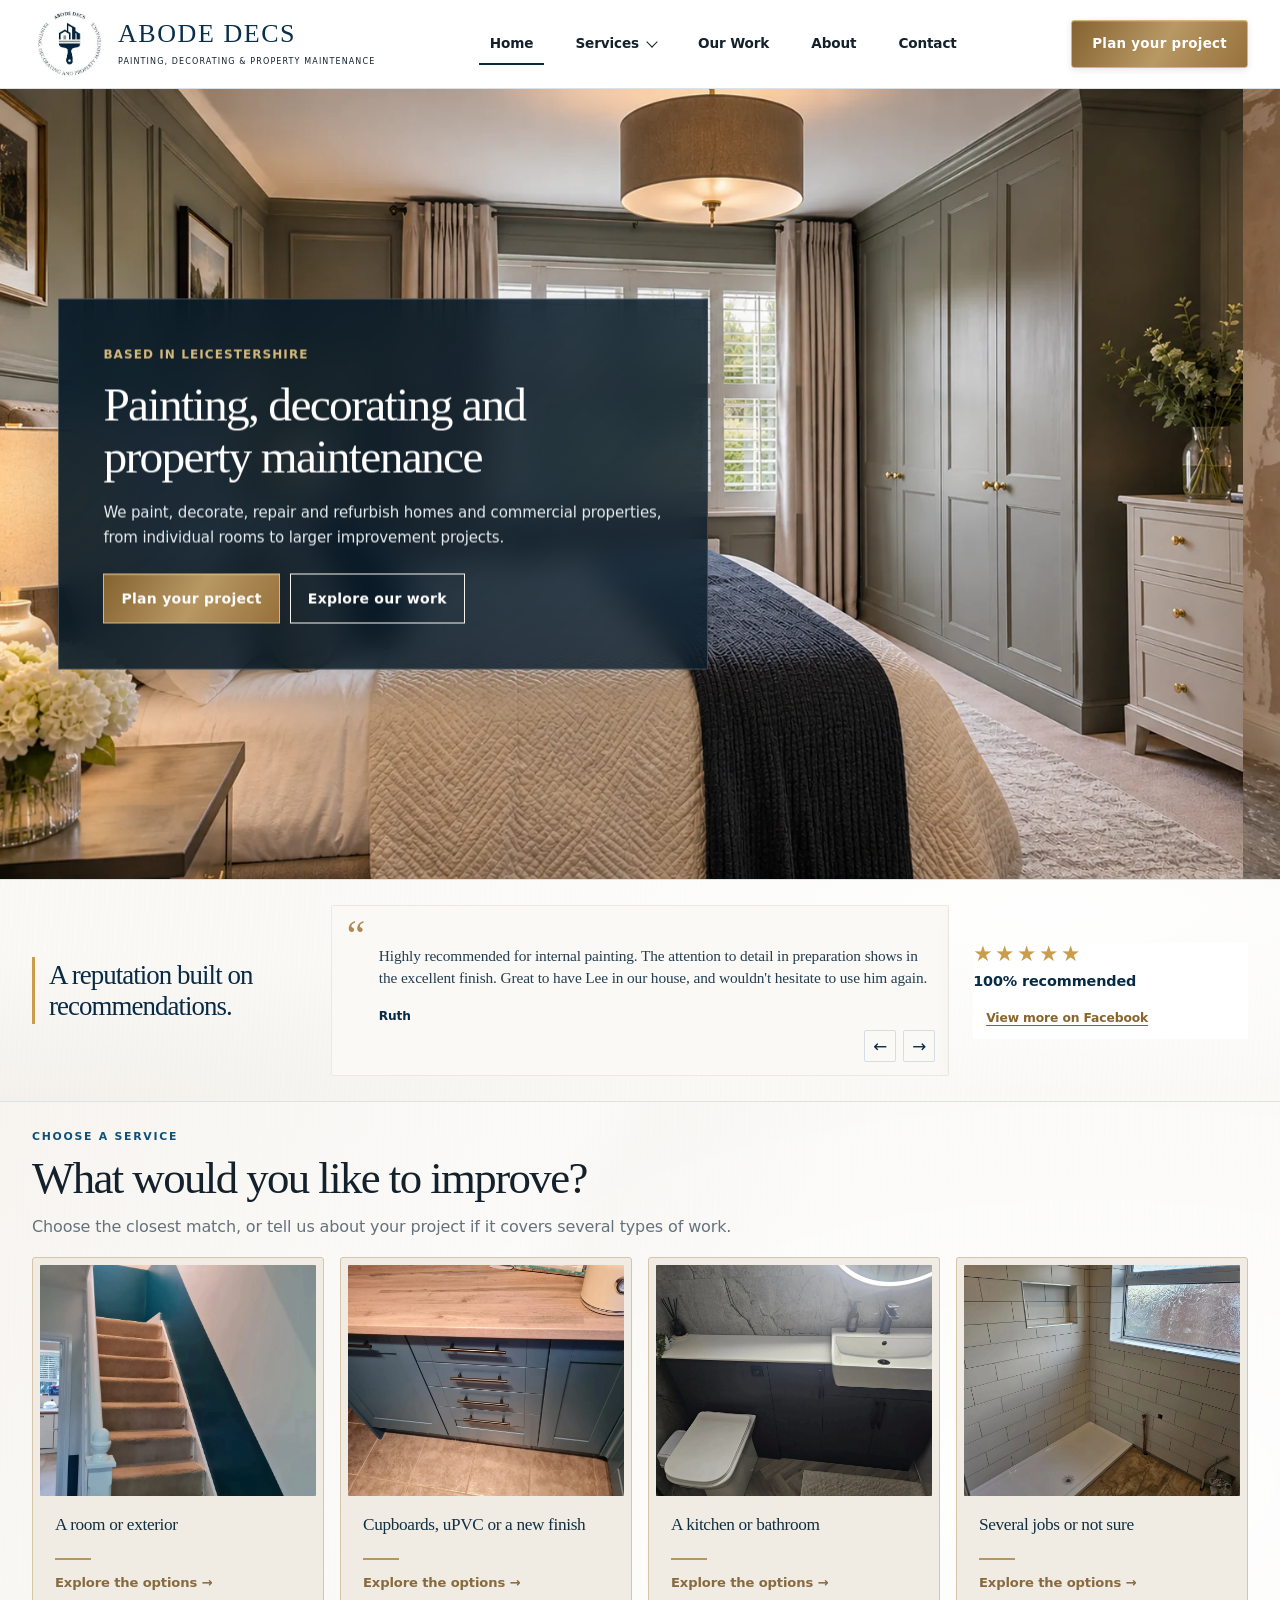
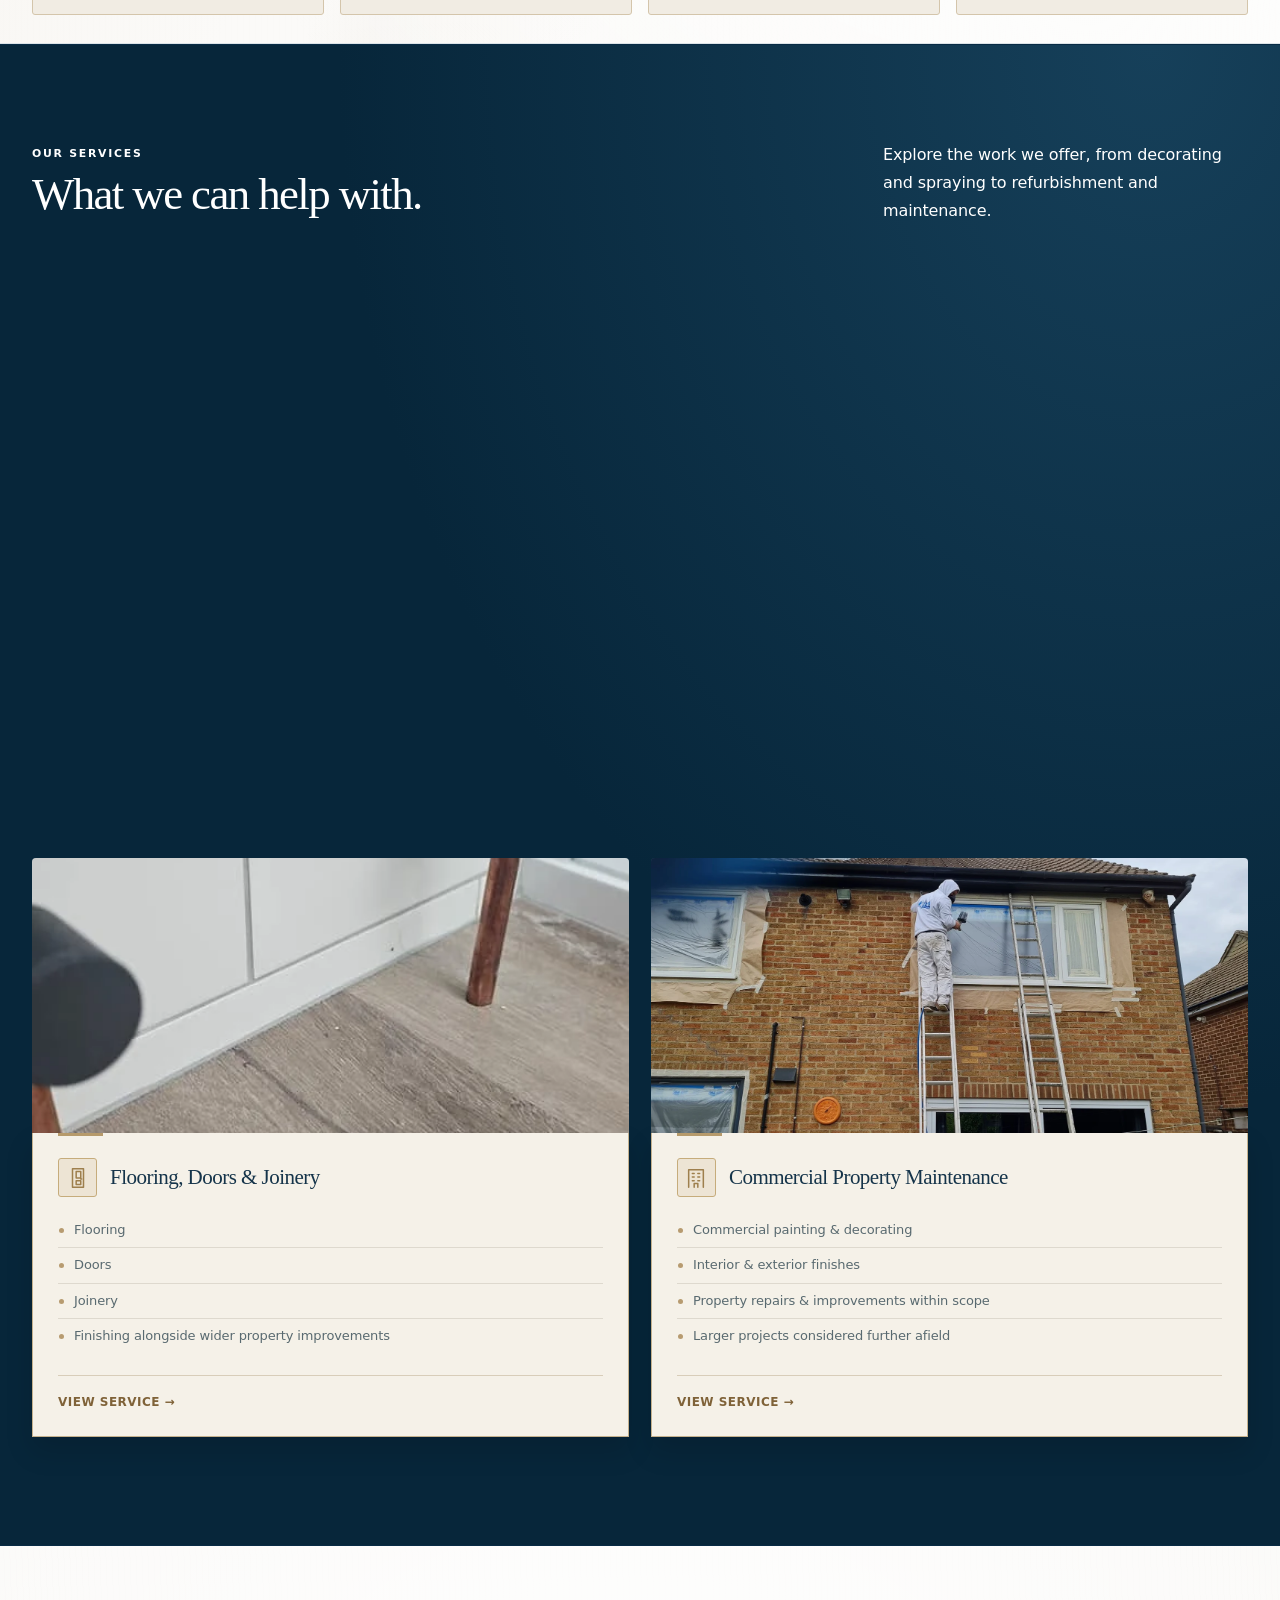
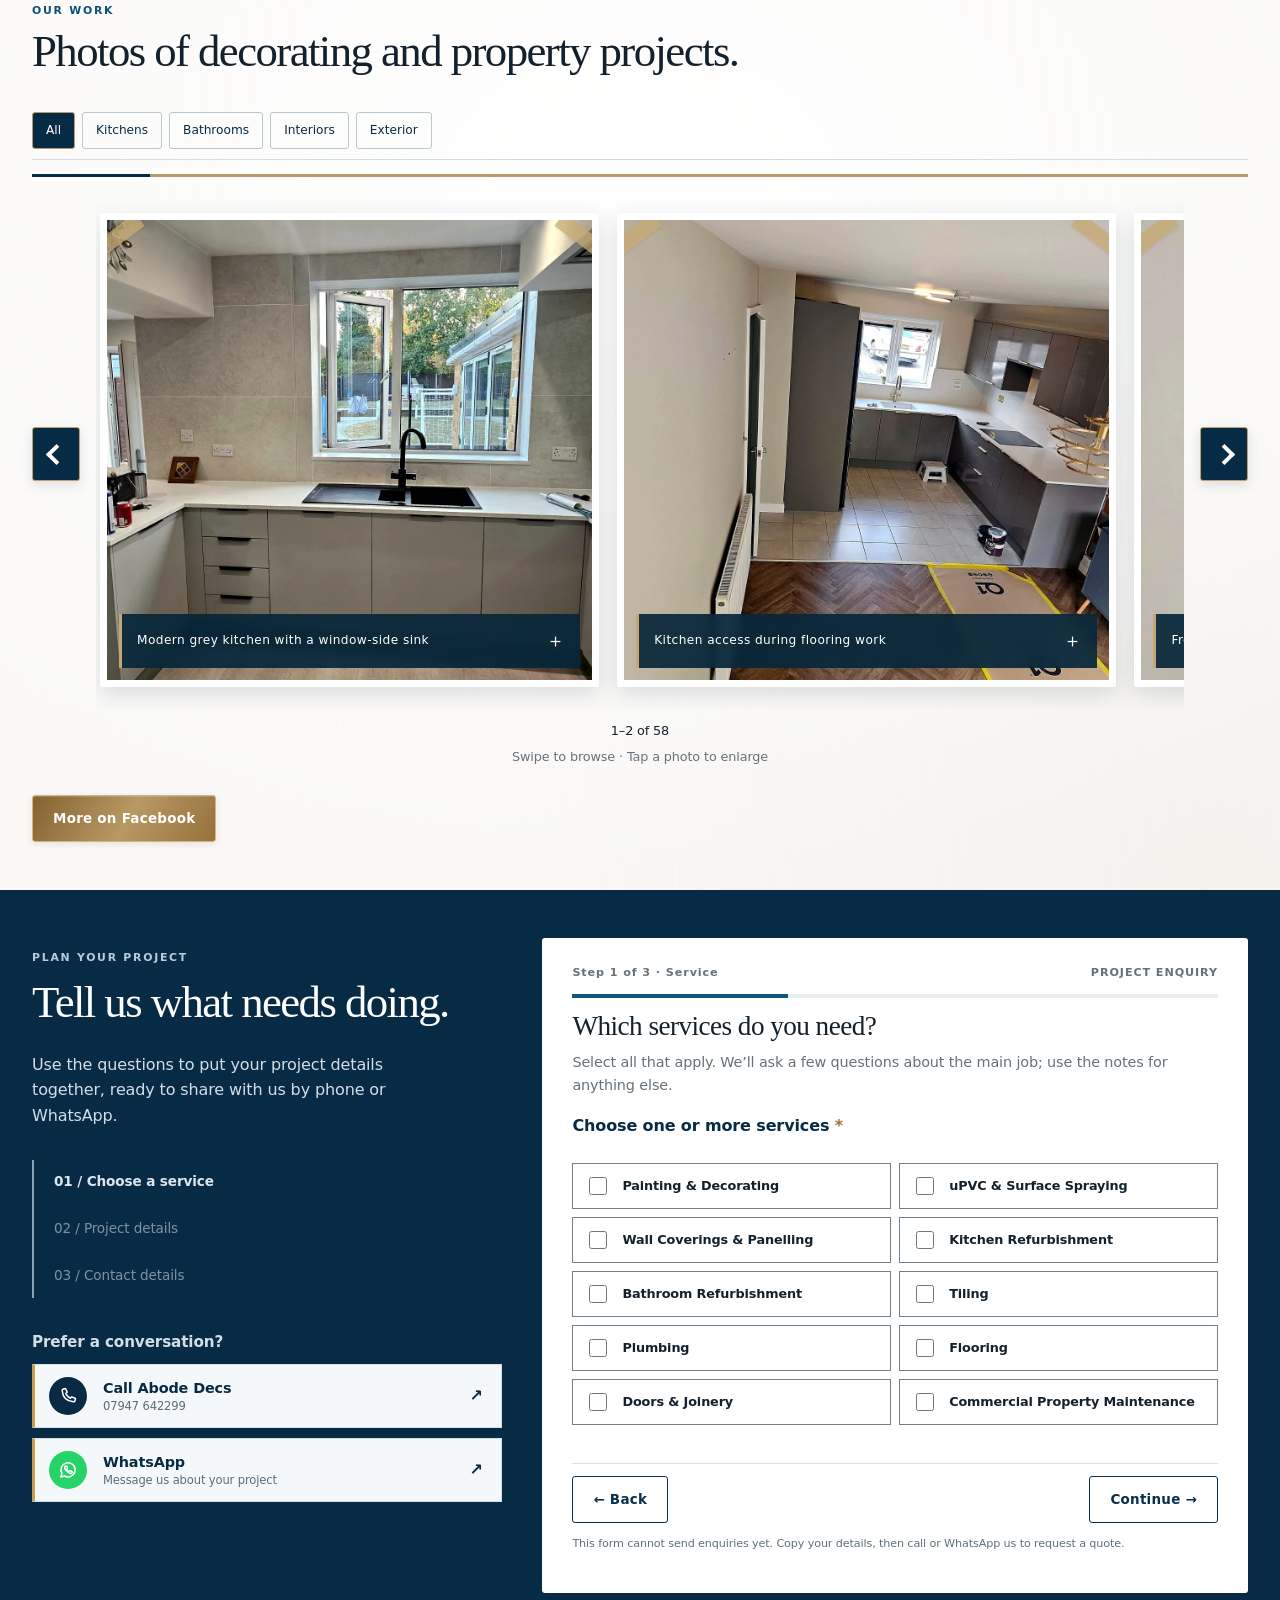
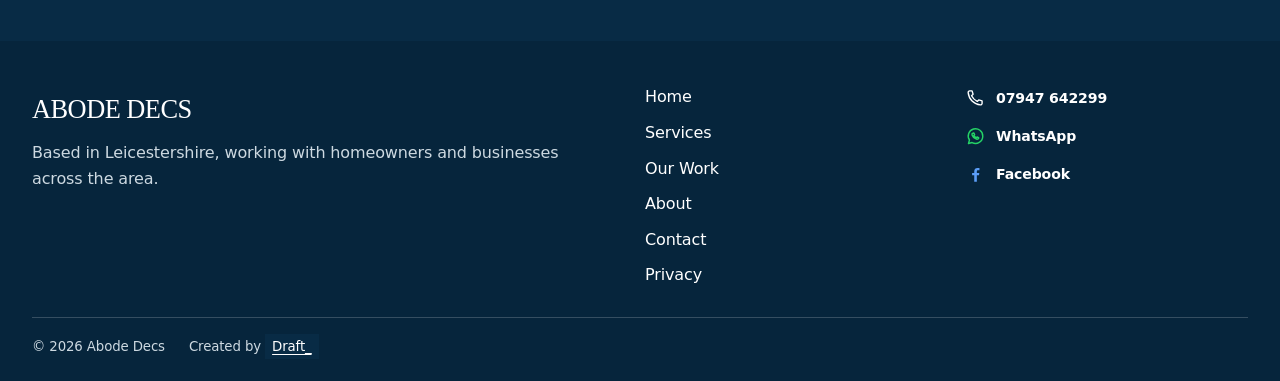
==== commit 8f13d225: "Speed up homepage before-and-after hero transition to 2.5 seconds" ====
--- a/index.html
+++ b/index.html
@@ -32,5 +32,5 @@
 .review-carousel .review-nav-button{width:32px;height:32px;min-width:32px;min-height:32px;font-size:1.05rem;background:#faf9f6}
 @media(max-width:650px){.review-carousel .review-navigation{display:flex;right:10px;bottom:10px}.review-carousel .review-nav-button{width:30px;height:30px;min-width:30px;min-height:30px}.review-carousel .review-quote footer{padding-right:78px;min-height:32px}.review-carousel .review-slide-stars{top:12px;bottom:auto;right:12px}}
 </style></head><body><a class="skip" href="#main">Skip to content</a><header class="header"><div class="wrap nav"><a href="index.html" class="brand"><img class="" src="assets/image-3.webp" alt="Abode Decs logo" loading="lazy" width="1200" height="900"><span><strong>ABODE DECS</strong><small>PAINTING, DECORATING & PROPERTY MAINTENANCE</small></span></a><nav id="navigation" class="nav-links" aria-label="Main navigation"><a href="index.html" aria-current="page">Home</a><details><summary>Services</summary><div class="submenu"><a href="painting-decorating.html">Painting & Decorating</a><a href="spraying.html">uPVC & Surface Spraying</a><a href="property-improvements.html">Kitchens & Bathrooms</a><a href="flooring-joinery.html">Flooring, Doors & Joinery</a><a href="commercial-maintenance.html">Commercial Property Maintenance</a></div></details><a href="our-work.html" >Our Work</a><a href="about.html" >About</a><a href="contact.html" >Contact</a></nav><a class="button " style="box-shadow:none" href="contact.html">Plan your project <span aria-hidden="true">↗</span></a><button class="menu-toggle" aria-expanded="false" aria-controls="navigation" aria-label="Open navigation menu"><span class="hamburger-icon" aria-hidden="true"><span></span><span></span><span></span></span></button></div></header><main id="main"><section class="hero abode-transformation-hero" id="abode-transformation-hero" aria-label="Painting, decorating and property maintenance"><div class="abode-room-scene" id="abode-room-scene" aria-label="Illustrative bedroom transformation from unfinished to decorated"><div class="abode-room-frame abode-room-before" role="img" aria-label="Unfinished bedroom"></div><div class="abode-room-frame abode-room-after" role="img" aria-label="Finished bedroom"></div></div><div class="wrap abode-hero-content"><p class="eyebrow">Based in Leicestershire</p><h1>Painting, decorating and property maintenance</h1><p>We paint, decorate, repair and refurbish homes and commercial properties, from individual rooms to larger improvement projects.</p><div class="actions"><a class="button" style="box-shadow:none" href="contact.html">Plan your project <span aria-hidden="true">↗</span></a><a class="button outline" href="our-work.html">Explore our work <span aria-hidden="true">↗</span></a></div></div></section><section class="review-strip" aria-labelledby="review-title"><div class="wrap review-inner"><div class="review-heading"><h2 id="review-title">A reputation built on recommendations.</h2></div><div class="review-carousel" data-review-carousel role="region" aria-label="Customer recommendations. Swipe or use arrow keys to browse reviews." aria-roledescription="carousel" tabindex="0"><div class="review-viewport"><div class="review-track"><blockquote class="review-quote" role="group" aria-roledescription="slide" aria-label="1 of 6"><span class="review-quote-mark" aria-hidden="true">“</span><p class="review-text" id="review-text-1">Highly recommended for internal painting. The attention to detail in preparation shows in the excellent finish. Great to have Lee in our house, and wouldn't hesitate to use him again.</p><div class="review-actions"><button class="review-expand" type="button" aria-expanded="false" aria-controls="review-text-1" hidden>Read more</button><span class="review-slide-stars" role="img" aria-label="Customer recommends Abode Decs">★★★★★</span></div><footer><strong>Ruth</strong></footer></blockquote><blockquote class="review-quote" role="group" aria-roledescription="slide" aria-label="2 of 6"><span class="review-quote-mark" aria-hidden="true">“</span><p class="review-text" id="review-text-2">5🌟's for Lee! Cracking work as per usual. He painted the whole of our house just over 3 years ago. He's been back now to add some colour to our master bedroom and a few other areas in the house. Great job. Neat and tidy as well - cares about his work. Thanks again, Leanne &amp; George.</p><div class="review-actions"><button class="review-expand" type="button" aria-expanded="false" aria-controls="review-text-2" hidden>Read more</button><span class="review-slide-stars" role="img" aria-label="Customer recommends Abode Decs">★★★★★</span></div><footer><strong>Leanne</strong></footer></blockquote><blockquote class="review-quote" role="group" aria-roledescription="slide" aria-label="3 of 6"><span class="review-quote-mark" aria-hidden="true">“</span><p class="review-text" id="review-text-3">Lee has spent the last 2 months fully decorating the whole of our 4 bedroom house. He has painted every single room, all the walls, ceilings, skirting boards, doors, inside wardrobes, boxed in pipes, new doors and shelf’s for our airi…</p><div class="review-actions"><button class="review-expand" type="button" aria-expanded="false" aria-controls="review-text-3" hidden>Read more</button><span class="review-slide-stars" role="img" aria-label="Customer recommends Abode Decs">★★★★★</span></div><footer><strong>Susan</strong></footer></blockquote><blockquote class="review-quote" role="group" aria-roledescription="slide" aria-label="4 of 6"><span class="review-quote-mark" aria-hidden="true">“</span><p class="review-text" id="review-text-4">Hall,stairs ,landing and bedrooms done by Lee. Absolutely amazing job done his attention to detail is spot on and his cutting in second to none. thanks Lee.</p><div class="review-actions"><button class="review-expand" type="button" aria-expanded="false" aria-controls="review-text-4" hidden>Read more</button><span class="review-slide-stars" role="img" aria-label="Customer recommends Abode Decs">★★★★★</span></div><footer><strong>Carole</strong></footer></blockquote><blockquote class="review-quote" role="group" aria-roledescription="slide" aria-label="5 of 6"><span class="review-quote-mark" aria-hidden="true">“</span><p class="review-text" id="review-text-5">fantastic workmanship competitive prices clean and tidy and always has a smile on his face! would definitely recommend as we've had a few jobs done by Lee and more jobs booked in 👍🏻👍🏻👍🏻</p><div class="review-actions"><button class="review-expand" type="button" aria-expanded="false" aria-controls="review-text-5" hidden>Read more</button><span class="review-slide-stars" role="img" aria-label="Customer recommends Abode Decs">★★★★★</span></div><footer><strong>Dave</strong></footer></blockquote><blockquote class="review-quote" role="group" aria-roledescription="slide" aria-label="6 of 6"><span class="review-quote-mark" aria-hidden="true">“</span><p class="review-text" id="review-text-6">From start to finish Lee was 100% professional , couldn’t have asked for better nothing was to much trouble . The finished job of our hall stairs and landing is amazing . Very efficient!!…</p><div class="review-actions"><button class="review-expand" type="button" aria-expanded="false" aria-controls="review-text-6" hidden>Read more</button><span class="review-slide-stars" role="img" aria-label="Customer recommends Abode Decs">★★★★★</span></div><footer><strong>Rachel</strong></footer></blockquote></div></div><div class="review-navigation" aria-label="Review navigation"><button class="review-nav-button" type="button" data-review-prev aria-label="Previous review"><span aria-hidden="true">←</span></button><button class="review-nav-button" type="button" data-review-next aria-label="Next review"><span aria-hidden="true">→</span></button></div></div><div class="review-proof"><div class="review-stars" aria-label="Five gold stars">★★★★★</div><p class="review-rating-copy"><strong>100% recommended</strong></p><a class="review-more" href="https://www.facebook.com/Abodedecs/" target="_blank" rel="noopener noreferrer">View more on Facebook</a></div></div></section><section class="section choose-section" style="padding-top:26px;padding-bottom:28px"><div class="wrap"><p class="eyebrow">Choose a service</p><h2>What would you like to improve?</h2><p>Choose the closest match, or tell us about your project if it covers several types of work.</p><div class="choose-grid"><a href="painting-decorating.html"><img class="choose-image" src="assets/work-staircase-teal.webp?v=ai-upscaled-20261122" alt="Carpeted staircase beside a deep teal feature wall" loading="lazy" width="1200" height="900"><h3>A room or exterior</h3><span>Explore the options →</span></a><a href="spraying.html#kitchen-cupboards"><img class="choose-image" src="assets/image-1.webp?v=ai-upscaled-20261122" alt="Teal kitchen cupboard finish with a timber worktop" loading="lazy" width="1200" height="900"><h3>Cupboards, uPVC or a new finish</h3><span>Explore the options →</span></a><a href="property-improvements.html"><img class="choose-image" src="assets/image-6.webp?v=ai-upscaled-20261122" alt="Dark vanity and basin in a finished bathroom" loading="lazy" width="1200" height="900"><h3>A kitchen or bathroom</h3><span>Explore the options →</span></a><a href="index.html#services"><img class="choose-image" src="assets/image-13.webp?v=ai-upscaled-20261122" alt="Bathroom refurbishment in progress" loading="lazy" width="1200" height="900"><h3>Several jobs or not sure</h3><span>Explore the options →</span></a></div></div></section><section class="section services-section" id="services"><div class="wrap"><div class="section-head"><div><p class="eyebrow">Our services</p><h2>What we can help with.</h2></div><p>Explore the work we offer, from decorating and spraying to refurbishment and maintenance.</p></div><div class="service-groups"><article class="group-card"><img src="assets/work-bedroom-panelling.webp" alt="Grey bedroom with a painted panelled feature wall" loading="lazy" width="1200" height="900"><div class="card-copy"><span class="symbol" aria-hidden="true"><svg viewBox="0 0 24 24"><path d="M3 3h14v7H3z M17 6h4v7h-9v9 M10 17h4v5h-4z"/></svg></span><h3>Painting & Decorating</h3><ul><li>Interior & exterior painting</li><li>Traditional brush and roller finishes</li><li>Luxury wall coverings & wall panelling</li><li>Wallpapering, preparation & dustless sanding</li></ul><a class="text-link" href="painting-decorating.html">View service →</a></div></article><article class="group-card"><img src="assets/image-5.webp" alt="Blue kitchen cabinets beside a black tiled backsplash" loading="lazy" width="1200" height="900"><div class="card-copy"><span class="symbol" aria-hidden="true"><svg viewBox="0 0 24 24"><path d="M5 12h9v10H5z M8 8h6v4 M14 9h3 M19 7h3 M19 10h3 M19 13h3"/></svg></span><h3>uPVC & Surface Spraying</h3><ul><li>uPVC spraying</li><li>Kitchen & cupboard respraying</li><li>Interior & exterior spraying</li><li>Airless spraying</li></ul><a class="text-link" href="spraying.html">View service →</a></div></article><article class="group-card"><img src="assets/image-10.webp" alt="Cream kitchen cabinetry and timber flooring" loading="lazy" width="1200" height="900"><div class="card-copy"><span class="symbol" aria-hidden="true"><svg viewBox="0 0 24 24"><path d="M3 3h18v18H3z M3 12h18 M12 3v18"/></svg></span><h3>Kitchens & Bathrooms</h3><ul><li>Kitchen refurbishment</li><li>Bathroom refurbishment</li><li>Tiling</li><li>Plumbing for taps, toilets, showers, baths & pipework</li></ul><a class="text-link" href="property-improvements.html">View service →</a></div></article><article class="group-card"><img src="assets/image-16.webp" alt="Timber floor and radiator detail" loading="lazy" width="1200" height="900"><div class="card-copy"><span class="symbol" aria-hidden="true"><svg viewBox="0 0 24 24"><path d="M6 2h12v20H6z M10 5h5v7h-5z M10 15h5v4h-5z M15 13h1"/></svg></span><h3>Flooring, Doors & Joinery</h3><ul><li>Flooring</li><li>Doors</li><li>Joinery</li><li>Finishing alongside wider property improvements</li></ul><a class="text-link" href="flooring-joinery.html">View service →</a></div></article><article class="group-card"><img src="assets/image-7.webp" alt="Exterior window spraying in progress" loading="lazy" width="1200" height="900"><div class="card-copy"><span class="symbol" aria-hidden="true"><svg viewBox="0 0 24 24"><path d="M4 22V3h16v19 M8 7h2 M14 7h2 M8 11h2 M14 11h2 M8 15h2 M14 15h2 M10 22v-4h4v4"/></svg></span><h3>Commercial Property Maintenance</h3><ul><li>Commercial painting & decorating</li><li>Interior & exterior finishes</li><li>Property repairs & improvements within scope</li><li>Larger projects considered further afield</li></ul><a class="text-link" href="commercial-maintenance.html">View service →</a></div></article></div></div></section><section class="section work-section"><div class="wrap"><div class="section-head"><div><p class="eyebrow">Our work</p><h2>Photos of decorating and property projects.</h2></div></div><div class="gallery-toolbar"><div class="gallery-filter" role="group" aria-label="Filter project images"><button type="button" class="active" data-gallery-filter="all">All</button><button type="button" data-gallery-filter="kitchen">Kitchens</button><button type="button" data-gallery-filter="bathroom">Bathrooms</button><button type="button" data-gallery-filter="interior">Interiors</button><button type="button" data-gallery-filter="exterior">Exterior</button></div></div><div class="gallery-shell"><div class="gallery-stage"><button type="button" class="gallery-prev" aria-label="Previous project images"><span aria-hidden="true"></span></button><div class="gallery" id="project-gallery" tabindex="0" role="region" aria-label="Project gallery"><button class="photo" data-image="assets/gallery/1000050446.webp" data-caption="Modern grey kitchen with a window-side sink" aria-label="Enlarge Modern grey kitchen with a window-side sink"><img src="assets/gallery/1000050446.webp" alt="Modern grey fitted kitchen with white counters and a sink beneath the window." loading="lazy" width="1200" height="1500"><span>Modern grey kitchen with a window-side sink <b aria-hidden="true">＋</b></span></button><button class="photo" data-image="assets/gallery/1000050447.webp" data-caption="Kitchen access during flooring work" aria-label="Enlarge Kitchen access during flooring work"><img src="assets/gallery/1000050447.webp" alt="View through to the kitchen while new flooring is being fitted." loading="lazy" width="1200" height="1500"><span>Kitchen access during flooring work <b aria-hidden="true">＋</b></span></button><button class="photo" data-image="assets/gallery/1000050448.webp" data-caption="Freshly finished interior door" aria-label="Enlarge Freshly finished interior door"><img src="assets/gallery/1000050448.webp" alt="White panel door and brass wall switch in a refreshed interior." loading="lazy" width="1200" height="1500"><span>Freshly finished interior door <b aria-hidden="true">＋</b></span></button><button class="photo" data-image="assets/gallery/1000050449.webp" data-caption="Kitchen update with a geometric feature wall" aria-label="Enlarge Kitchen update with a geometric feature wall"><img src="assets/gallery/1000050449.webp" alt="Updated kitchen with dark cabinetry, white worktops and geometric wall tiles." loading="lazy" width="1200" height="1500"><span>Kitchen update with a geometric feature wall <b aria-hidden="true">＋</b></span></button><button class="photo" data-image="assets/gallery/1000050450.webp" data-caption="Herringbone floor and radiator" aria-label="Enlarge Herringbone floor and radiator"><img src="assets/gallery/1000050450.webp" alt="Neutral living space with a wood herringbone floor and white radiator." loading="lazy" width="1200" height="1500"><span>Herringbone floor and radiator <b aria-hidden="true">＋</b></span></button><button class="photo" data-image="assets/gallery/1000050451.webp" data-caption="Kitchen protected during refurbishment" aria-label="Enlarge Kitchen protected during refurbishment"><img src="assets/gallery/1000050451.webp" alt="Kitchen and dining area carefully covered during improvement work." loading="lazy" width="1200" height="1500"><span>Kitchen protected during refurbishment <b aria-hidden="true">＋</b></span></button><button class="photo" data-image="assets/gallery/1000050452.webp" data-caption="Bathroom floor and WC layout" aria-label="Enlarge Bathroom floor and WC layout"><img src="assets/gallery/1000050452.webp" alt="Bathroom floor and toilet viewed from above at the doorway." loading="lazy" width="1200" height="1500"><span>Bathroom floor and WC layout <b aria-hidden="true">＋</b></span></button><button class="photo" data-image="assets/gallery/1000050453.webp" data-caption="Bathroom vanity beside a frosted window" aria-label="Enlarge Bathroom vanity beside a frosted window"><img src="assets/gallery/1000050453.webp" alt="Compact bathroom with wall mirror, basin and frosted window." loading="lazy" width="1200" height="1500"><span>Bathroom vanity beside a frosted window <b aria-hidden="true">＋</b></span></button><button class="photo" data-image="assets/gallery/1000050454.webp" data-caption="Bath with rainfall shower" aria-label="Enlarge Bath with rainfall shower"><img src="assets/gallery/1000050454.webp" alt="White bath and overhead rainfall shower in a tiled bathroom." loading="lazy" width="1200" height="1500"><span>Bath with rainfall shower <b aria-hidden="true">＋</b></span></button><button class="photo" data-image="assets/gallery/1000050455.webp" data-caption="Small bathroom with dark vanity" aria-label="Enlarge Small bathroom with dark vanity"><img src="assets/gallery/1000050455.webp" alt="Compact bathroom with dark green vanity and white sanitaryware." loading="lazy" width="1200" height="1500"><span>Small bathroom with dark vanity <b aria-hidden="true">＋</b></span></button><button class="photo" data-image="assets/gallery/1000050456.webp" data-caption="Bedroom wallpaper feature" aria-label="Enlarge Bedroom wallpaper feature"><img src="assets/gallery/1000050456.webp" alt="Bedroom with a soft patterned wallpaper feature behind the bed." loading="lazy" width="1200" height="1500"><span>Bedroom wallpaper feature <b aria-hidden="true">＋</b></span></button><button class="photo" data-image="assets/gallery/1000050457.webp" data-caption="Towel rail and wood-effect flooring" aria-label="Enlarge Towel rail and wood-effect flooring"><img src="assets/gallery/1000050457.webp" alt="Bathroom towel radiator and wood-effect floor detail." loading="lazy" width="1200" height="1500"><span>Towel rail and wood-effect flooring <b aria-hidden="true">＋</b></span></button><button class="photo" data-image="assets/gallery/1000050458.webp" data-caption="Black towel radiator against stone-look tile" aria-label="Enlarge Black towel radiator against stone-look tile"><img src="assets/gallery/1000050458.webp" alt="Tall black heated towel rail on a stone-look bathroom wall." loading="lazy" width="1200" height="1500"><span>Black towel radiator against stone-look tile <b aria-hidden="true">＋</b></span></button><button class="photo" data-image="assets/gallery/1000050459.webp" data-caption="Dark vanity and wall-hung toilet" aria-label="Enlarge Dark vanity and wall-hung toilet"><img src="assets/gallery/1000050459.webp" alt="Contemporary bathroom with dark cabinetry and a wall-hung toilet." loading="lazy" width="1200" height="1500"><span>Dark vanity and wall-hung toilet <b aria-hidden="true">＋</b></span></button><button class="photo" data-image="assets/gallery/1000050460.webp" data-caption="Bath and shower enclosure" aria-label="Enlarge Bath and shower enclosure"><img src="assets/gallery/1000050460.webp" alt="White bath and shower enclosure in a bright tiled bathroom." loading="lazy" width="1200" height="1500"><span>Bath and shower enclosure <b aria-hidden="true">＋</b></span></button><button class="photo" data-image="assets/gallery/1000050461.webp" data-caption="Bathroom mirror and basin detail" aria-label="Enlarge Bathroom mirror and basin detail"><img src="assets/gallery/1000050461.webp" alt="Bathroom vanity, mirror and frosted window detail." loading="lazy" width="1200" height="1500"><span>Bathroom mirror and basin detail <b aria-hidden="true">＋</b></span></button><button class="photo" data-image="assets/gallery/1000050462.webp" data-caption="Floral wallpaper beside the stairs" aria-label="Enlarge Floral wallpaper beside the stairs"><img src="assets/gallery/1000050462.webp" alt="Bold floral feature wallpaper beside the staircase." loading="lazy" width="1200" height="1500"><span>Floral wallpaper beside the stairs <b aria-hidden="true">＋</b></span></button><button class="photo" data-image="assets/gallery/1000050463.webp" data-caption="Wallpapered stair landing" aria-label="Enlarge Wallpapered stair landing"><img src="assets/gallery/1000050463.webp" alt="Patterned wallpaper and stair landing, shown without the phone gallery controls." loading="lazy" width="1200" height="1500"><span>Wallpapered stair landing <b aria-hidden="true">＋</b></span></button><button class="photo" data-image="assets/gallery/1000050464.webp" data-caption="Hallway wallpaper and white trim" aria-label="Enlarge Hallway wallpaper and white trim"><img src="assets/gallery/1000050464.webp" alt="Hallway with patterned wallpaper, white door and painted trim." loading="lazy" width="1200" height="1500"><span>Hallway wallpaper and white trim <b aria-hidden="true">＋</b></span></button><button class="photo" data-image="assets/gallery/1000050465.webp" data-caption="Freshly painted upstairs landing" aria-label="Enlarge Freshly painted upstairs landing"><img src="assets/gallery/1000050465.webp" alt="Upper landing with a deep grey feature wall and white balustrade." loading="lazy" width="1200" height="1500"><span>Freshly painted upstairs landing <b aria-hidden="true">＋</b></span></button><button class="photo" data-image="assets/gallery/1000050466.webp" data-caption="Exterior improvement work in progress" aria-label="Enlarge Exterior improvement work in progress"><img src="assets/gallery/1000050466.webp" alt="House exterior during building and renovation work." loading="lazy" width="1200" height="1500"><span>Exterior improvement work in progress <b aria-hidden="true">＋</b></span></button><button class="photo" data-image="assets/gallery/1000050467.webp" data-caption="Black-frame replacement windows" aria-label="Enlarge Black-frame replacement windows"><img src="assets/gallery/1000050467.webp" alt="New black-framed windows fitted to the house exterior." loading="lazy" width="1200" height="1500"><span>Black-frame replacement windows <b aria-hidden="true">＋</b></span></button><button class="photo" data-image="assets/gallery/1000050468.webp" data-caption="Exterior window installation in progress" aria-label="Enlarge Exterior window installation in progress"><img src="assets/gallery/1000050468.webp" alt="Installer fitting a new upper-storey window." loading="lazy" width="1200" height="1500"><span>Exterior window installation in progress <b aria-hidden="true">＋</b></span></button><button class="photo" data-image="assets/gallery/1000050469.webp" data-caption="Bathroom with brass heated towel rail" aria-label="Enlarge Bathroom with brass heated towel rail"><img src="assets/gallery/1000050469.webp" alt="Finished bathroom with brass towel radiator and shower enclosure." loading="lazy" width="1200" height="1500"><span>Bathroom with brass heated towel rail <b aria-hidden="true">＋</b></span></button><button class="photo" data-image="assets/gallery/1000050470.webp" data-caption="Bathroom shower and brass radiator" aria-label="Enlarge Bathroom shower and brass radiator"><img src="assets/gallery/1000050470.webp" alt="Bathroom with shower enclosure, brass towel rail and pale stone finishes." loading="lazy" width="1200" height="1500"><span>Bathroom shower and brass radiator <b aria-hidden="true">＋</b></span></button><button class="photo" data-image="assets/gallery/1000050471.webp" data-caption="Shower enclosure and brass fittings" aria-label="Enlarge Shower enclosure and brass fittings"><img src="assets/gallery/1000050471.webp" alt="Close view of the glass shower enclosure and brass fittings." loading="lazy" width="1200" height="1500"><span>Shower enclosure and brass fittings <b aria-hidden="true">＋</b></span></button><button class="photo" data-image="assets/gallery/1000050472.webp" data-caption="Underfloor heating before tiling" aria-label="Enlarge Underfloor heating before tiling"><img src="assets/gallery/1000050472.webp" alt="Underfloor heating layout prepared across the bathroom floor." loading="lazy" width="1200" height="1500"><span>Underfloor heating before tiling <b aria-hidden="true">＋</b></span></button><button class="photo" data-image="assets/gallery/1000050473.webp" data-caption="Comic-themed feature wall" aria-label="Enlarge Comic-themed feature wall"><img src="assets/gallery/1000050473.webp" alt="Colourful comic-inspired wallpaper used as a bold feature wall." loading="lazy" width="1200" height="1500"><span>Comic-themed feature wall <b aria-hidden="true">＋</b></span></button><button class="photo" data-image="assets/gallery/1000050476.webp" data-caption="Kitchen cupboard and handle detail" aria-label="Enlarge Kitchen cupboard and handle detail"><img src="assets/gallery/1000050476.webp" alt="Close view of cream kitchen cupboards and contemporary handles." loading="lazy" width="1200" height="1500"><span>Kitchen cupboard and handle detail <b aria-hidden="true">＋</b></span></button><button class="photo" data-image="assets/gallery/1000050477.webp" data-caption="Timber kitchen and wood-effect flooring" aria-label="Enlarge Timber kitchen and wood-effect flooring"><img src="assets/gallery/1000050477.webp" alt="Warm timber kitchen with wood-effect flooring and a family dog." loading="lazy" width="1200" height="1500"><span>Timber kitchen and wood-effect flooring <b aria-hidden="true">＋</b></span></button><button class="photo" data-image="assets/gallery/1000050478.webp" data-caption="Kitchen before the floor update" aria-label="Enlarge Kitchen before the floor update"><img src="assets/gallery/1000050478.webp" alt="Kitchen and floor protection before the flooring refresh." loading="lazy" width="1200" height="1500"><span>Kitchen before the floor update <b aria-hidden="true">＋</b></span></button><button class="photo" data-image="assets/gallery/1000050479.webp" data-caption="Framed football shirt display" aria-label="Enlarge Framed football shirt display"><img src="assets/gallery/1000050479.webp" alt="Framed football shirts displayed in a built-in wall recess." loading="lazy" width="1200" height="1500"><span>Framed football shirt display <b aria-hidden="true">＋</b></span></button><button class="photo" data-image="assets/gallery/1000050480.webp" data-caption="Staircase protected for flooring work" aria-label="Enlarge Staircase protected for flooring work"><img src="assets/gallery/1000050480.webp" alt="Stairs carefully covered while flooring work is underway." loading="lazy" width="1200" height="1500"><span>Staircase protected for flooring work <b aria-hidden="true">＋</b></span></button><button class="photo" data-image="assets/gallery/1000050481.webp" data-caption="Bedroom protected during decorating" aria-label="Enlarge Bedroom protected during decorating"><img src="assets/gallery/1000050481.webp" alt="Bedroom furniture covered to protect it during improvement work." loading="lazy" width="1200" height="1500"><span>Bedroom protected during decorating <b aria-hidden="true">＋</b></span></button><button class="photo" data-image="assets/gallery/1000050482.webp" data-caption="Radiator pipe and floor detail" aria-label="Enlarge Radiator pipe and floor detail"><img src="assets/gallery/1000050482.webp" alt="Close-up of radiator pipework meeting the finished floor." loading="lazy" width="1200" height="1500"><span>Radiator pipe and floor detail <b aria-hidden="true">＋</b></span></button><button class="photo" data-image="assets/gallery/1000050483.webp" data-caption="White shower tray and wall tiling" aria-label="Enlarge White shower tray and wall tiling"><img src="assets/gallery/1000050483.webp" alt="White shower tray set against clean white tiled walls." loading="lazy" width="1200" height="1500"><span>White shower tray and wall tiling <b aria-hidden="true">＋</b></span></button><button class="photo" data-image="assets/gallery/1000050484.webp" data-caption="Chrome shower on white tile" aria-label="Enlarge Chrome shower on white tile"><img src="assets/gallery/1000050484.webp" alt="Chrome overhead shower and controls against white tiles." loading="lazy" width="1200" height="1500"><span>Chrome shower on white tile <b aria-hidden="true">＋</b></span></button><button class="photo" data-image="assets/gallery/1000050485.webp" data-caption="Black towel radiator on white tile" aria-label="Enlarge Black towel radiator on white tile"><img src="assets/gallery/1000050485.webp" alt="Tall black towel radiator against a white tiled wall." loading="lazy" width="1200" height="1500"><span>Black towel radiator on white tile <b aria-hidden="true">＋</b></span></button><button class="photo" data-image="assets/gallery/1000050486.webp" data-caption="Bathroom tiling and shower tray in progress" aria-label="Enlarge Bathroom tiling and shower tray in progress"><img src="assets/gallery/1000050486.webp" alt="Bathroom wall tiles and shower tray during installation." loading="lazy" width="1200" height="1500"><span>Bathroom tiling and shower tray in progress <b aria-hidden="true">＋</b></span></button><button class="photo" data-image="assets/gallery/1000050487.webp" data-caption="Teal stair landing" aria-label="Enlarge Teal stair landing"><img src="assets/gallery/1000050487.webp" alt="Stair landing with a deep teal painted feature wall." loading="lazy" width="1200" height="1500"><span>Teal stair landing <b aria-hidden="true">＋</b></span></button><button class="photo" data-image="assets/gallery/1000050488.webp" data-caption="Hallway with teal lower walls" aria-label="Enlarge Hallway with teal lower walls"><img src="assets/gallery/1000050488.webp" alt="Hallway with teal lower wall, radiator and tiled flooring." loading="lazy" width="1200" height="1500"><span>Hallway with teal lower walls <b aria-hidden="true">＋</b></span></button><button class="photo" data-image="assets/gallery/1000050489.webp" data-caption="Teal staircase refresh" aria-label="Enlarge Teal staircase refresh"><img src="assets/gallery/1000050489.webp" alt="Carpeted staircase beside a deep teal painted wall." loading="lazy" width="1200" height="1500"><span>Teal staircase refresh <b aria-hidden="true">＋</b></span></button><button class="photo" data-image="assets/gallery/1000050490.webp" data-caption="Charcoal shower suite" aria-label="Enlarge Charcoal shower suite"><img src="assets/gallery/1000050490.webp" alt="Dark tiled shower with polished chrome fittings." loading="lazy" width="1200" height="1500"><span>Charcoal shower suite <b aria-hidden="true">＋</b></span></button><button class="photo" data-image="assets/gallery/1000050491.webp" data-caption="Kitchen protected during renovation" aria-label="Enlarge Kitchen protected during renovation"><img src="assets/gallery/1000050491.webp" alt="Kitchen cupboards and surfaces covered during refurbishment." loading="lazy" width="1200" height="1500"><span>Kitchen protected during renovation <b aria-hidden="true">＋</b></span></button><button class="photo" data-image="assets/gallery/1000050492.webp" data-caption="Blue kitchen cupboard finish" aria-label="Enlarge Blue kitchen cupboard finish"><img src="assets/gallery/1000050492.webp" alt="Close detail of blue kitchen cabinetry and worktop." loading="lazy" width="1200" height="1500"><span>Blue kitchen cupboard finish <b aria-hidden="true">＋</b></span></button><button class="photo" data-image="assets/gallery/1000050493.webp" data-caption="Blue kitchen with dark tile backsplash" aria-label="Enlarge Blue kitchen with dark tile backsplash"><img src="assets/gallery/1000050493.webp" alt="Blue cabinets and timber worktop beneath a dark tiled backsplash." loading="lazy" width="1200" height="1500"><span>Blue kitchen with dark tile backsplash <b aria-hidden="true">＋</b></span></button><button class="photo" data-image="assets/gallery/1000050494.webp" data-caption="Blue kitchen cabinetry and timber worktop" aria-label="Enlarge Blue kitchen cabinetry and timber worktop"><img src="assets/gallery/1000050494.webp" alt="Blue kitchen cupboards and wood-effect counter detail." loading="lazy" width="1200" height="1500"><span>Blue kitchen cabinetry and timber worktop <b aria-hidden="true">＋</b></span></button><button class="photo" data-image="assets/gallery/1000050495.webp" data-caption="Blue kitchen with integrated appliances" aria-label="Enlarge Blue kitchen with integrated appliances"><img src="assets/gallery/1000050495.webp" alt="Finished blue kitchen with dark backsplash and integrated appliances." loading="lazy" width="1200" height="1500"><span>Blue kitchen with integrated appliances <b aria-hidden="true">＋</b></span></button><button class="photo" data-image="assets/gallery/1000050496.webp" data-caption="Kitchen sink and black tile detail" aria-label="Enlarge Kitchen sink and black tile detail"><img src="assets/gallery/1000050496.webp" alt="Timber worktop, white sink and glossy black tiled backsplash." loading="lazy" width="1200" height="1500"><span>Kitchen sink and black tile detail <b aria-hidden="true">＋</b></span></button><button class="photo" data-image="assets/gallery/1000050497.webp" data-caption="Blue corner cabinetry and open shelving" aria-label="Enlarge Blue corner cabinetry and open shelving"><img src="assets/gallery/1000050497.webp" alt="Blue corner kitchen units with dark backsplash and open shelving." loading="lazy" width="1200" height="1500"><span>Blue corner cabinetry and open shelving <b aria-hidden="true">＋</b></span></button><button class="photo" data-image="assets/gallery/1000050498.webp" data-caption="Bedroom during a room refresh" aria-label="Enlarge Bedroom during a room refresh"><img src="assets/gallery/1000050498.webp" alt="Bedroom interior captured during a decorating project." loading="lazy" width="1200" height="1500"><span>Bedroom during a room refresh <b aria-hidden="true">＋</b></span></button><button class="photo" data-image="assets/gallery/1000050499.webp" data-caption="Bedroom wall panelling" aria-label="Enlarge Bedroom wall panelling"><img src="assets/gallery/1000050499.webp" alt="Finished bedroom with a panelled feature wall and styled bed." loading="lazy" width="1200" height="1500"><span>Bedroom wall panelling <b aria-hidden="true">＋</b></span></button><button class="photo" data-image="assets/gallery/1000050500.webp" data-caption="Completed house exterior" aria-label="Enlarge Completed house exterior"><img src="assets/gallery/1000050500.webp" alt="Refreshed house exterior with new windows, doors and finished render." loading="lazy" width="1200" height="1500"><span>Completed house exterior <b aria-hidden="true">＋</b></span></button><button class="photo" data-image="assets/gallery/1000050501.webp" data-caption="Bedroom panelling installation" aria-label="Enlarge Bedroom panelling installation"><img src="assets/gallery/1000050501.webp" alt="Bedroom wall moulding being fitted before the final finish." loading="lazy" width="1200" height="1500"><span>Bedroom panelling installation <b aria-hidden="true">＋</b></span></button><button class="photo" data-image="assets/gallery/1000050502.webp" data-caption="Wall panelling in progress" aria-label="Enlarge Wall panelling in progress"><img src="assets/gallery/1000050502.webp" alt="Bedroom wall panelling installation viewed from another angle." loading="lazy" width="1200" height="1500"><span>Wall panelling in progress <b aria-hidden="true">＋</b></span></button><button class="photo" data-image="assets/gallery/1000050503.webp" data-caption="Staircase with deep teal wall" aria-label="Enlarge Staircase with deep teal wall"><img src="assets/gallery/1000050503.webp" alt="Carpeted stairs beside a freshly painted dark teal wall." loading="lazy" width="1200" height="1500"><span>Staircase with deep teal wall <b aria-hidden="true">＋</b></span></button><button class="photo" data-image="assets/gallery/1000050504.webp" data-caption="White stair balustrade detail" aria-label="Enlarge White stair balustrade detail"><img src="assets/gallery/1000050504.webp" alt="White stair balustrade and painted wall detail." loading="lazy" width="1200" height="1500"><span>White stair balustrade detail <b aria-hidden="true">＋</b></span></button><button class="photo" data-image="assets/gallery/1000050505.webp" data-caption="Kitchen and dining space" aria-label="Enlarge Kitchen and dining space"><img src="assets/gallery/1000050505.webp" alt="Kitchen and dining area with warm timber flooring and finished joinery." loading="lazy" width="1200" height="1500"><span>Kitchen and dining space <b aria-hidden="true">＋</b></span></button></div><button type="button" class="gallery-next" aria-label="Next project images"><span aria-hidden="true"></span></button></div><div class="gallery-controls"><span class="gallery-count" aria-live="polite"></span></div><p class="gallery-hint">Swipe to browse · Tap a photo to enlarge</p></div><a class="button " href="https://www.facebook.com/Abodedecs/">More on Facebook <span aria-hidden="true">↗</span></a></div></section><section class="quote-app-section"><div class="wrap quote-app-layout"><aside><p class="eyebrow">Plan your project</p><h2>Tell us what needs doing.</h2><p>Use the questions to put your project details together, ready to share with us by phone or WhatsApp.</p><div class="quote-side"><span class="current">01 / Choose a service</span><span>02 / Project details</span><span>03 / Contact details</span></div><p class="small conversation-prompt">Prefer a conversation?</p><div class="conversation-actions"><a class="conversation-link" href="tel:+447947642299"><span class="conversation-icon" aria-hidden="true"><svg viewBox="0 0 24 24"><path d="M6.6 3.5 9 3l2 4.4-1.7 1.7a14 14 0 0 0 5.6 5.6l1.7-1.7 4.4 2-.5 2.4c-.2 1-1.1 1.7-2.1 1.6C10.6 18.3 5.7 13.4 5 5.6c-.1-1 .6-1.9 1.6-2.1Z"/></svg></span><span><strong>Call Abode Decs</strong><small>07947 642299</small></span><span class="conversation-arrow" aria-hidden="true">↗</span></a><a class="conversation-link" href="https://wa.me/447947642299"><span class="conversation-icon conversation-icon-whatsapp" aria-hidden="true"><svg viewBox="0 0 24 24"><path d="M20.5 11.7a8.5 8.5 0 0 1-12.6 7.5l-4.4 1.2 1.2-4.3a8.5 8.5 0 1 1 15.8-4.4Z"/><path d="M8.7 7.7c.3-.5.5-.5.8-.5h.6c.2 0 .4.1.5.4l.8 1.8c.1.2.1.4-.1.6l-.6.7c-.2.2-.2.4-.1.6.6 1.1 1.4 1.9 2.5 2.5.2.1.4.1.6-.1l.7-.7c.2-.2.4-.2.6-.1l1.8.8c.3.1.4.3.4.5 0 .4-.2 1.1-.6 1.4-.5.5-1.2.7-1.9.5-1.3-.3-2.8-1.1-4.2-2.5s-2.2-2.9-2.5-4.2c-.1-.6.1-1.3.7-1.7Z"/></svg></span><span><strong>WhatsApp</strong><small>Message us about your project</small></span><span class="conversation-arrow" aria-hidden="true">↗</span></a></div></aside><div class="quote-app"><div class="quote-progress"><span id="quote-step-label">Step 1 of 3 · Service</span><span>PROJECT ENQUIRY</span></div><div class="progress-track"><div id="quote-progress-fill"></div></div><form id="quote-wizard" novalidate><div id="quote-step"></div><p id="quote-error" role="alert"></p><div class="quote-actions"><button id="quote-back" type="button" class="button secondary">← Back</button><button id="quote-next" type="submit" class="button">Continue →</button></div></form><p class="quote-draft-note">This form cannot send enquiries yet. Copy your details, then call or WhatsApp us to request a quote.</p><noscript>JavaScript is needed for this enquiry journey. Please call or use WhatsApp instead.</noscript></div></div></section></main><footer class="footer"><div class="wrap"><div class="footer-grid"><div><h3>ABODE DECS</h3><p>Based in Leicestershire, working with homeowners and businesses across the area.</p></div><nav aria-label="Footer navigation"><a href="index.html">Home</a><a href="index.html#services">Services</a><a href="our-work.html">Our Work</a><a href="about.html">About</a><a href="contact.html">Contact</a><a href="privacy.html">Privacy</a></nav><div class="footer-contact-actions" aria-label="Contact Abode Decs"><a class="footer-action footer-action-call" href="tel:+447947642299"><span class="footer-action-icon" aria-hidden="true"><svg viewBox="0 0 24 24"><path d="M5.5 3.5h3l1.2 4-1.8 1.8a15 15 0 0 0 6.8 6.8l1.8-1.8 4 1.2v3c0 1-1 1.8-2 1.7C10.6 19.4 4.6 13.4 3.8 5.5c-.1-1 .7-2 1.7-2z"/></svg></span><span class="footer-action-copy"><strong>07947 642299</strong></span><span class="footer-action-arrow" aria-hidden="true">↗</span></a><a class="footer-action footer-action-whatsapp" href="https://wa.me/447947642299"><span class="footer-action-icon" aria-hidden="true"><svg viewBox="0 0 24 24"><path d="M20.3 11.6a8.3 8.3 0 0 1-12.2 7.3L4 20l1.1-4A8.3 8.3 0 1 1 20.3 11.6Z"/><path d="M9 8.4c.2-.4.4-.4.7-.4h.5l.8 1.9-.8.9c.6 1.2 1.5 2 2.7 2.6l.9-.8 1.8.8v.5c0 .4-.2.7-.6.9-.6.3-1.3.4-2 .2-2.3-.7-4.1-2.4-4.8-4.5-.3-.8-.2-1.5.1-2.1Z"/></svg></span><span class="footer-action-copy"><strong>WhatsApp</strong></span><span class="footer-action-arrow" aria-hidden="true">↗</span></a><a class="footer-action footer-action-facebook" href="https://www.facebook.com/Abodedecs/"><span class="footer-action-icon" aria-hidden="true"><svg viewBox="0 0 24 24"><path d="M13.7 21v-8h2.7l.4-3h-3.1V8.1c0-.9.3-1.5 1.6-1.5H17V3.9c-.3 0-1.3-.1-2.5-.1-2.5 0-4.1 1.5-4.1 4.2V10H7.7v3h2.7v8z"/></svg></span><span class="footer-action-copy"><strong>Facebook</strong></span><span class="footer-action-arrow" aria-hidden="true">↗</span></a></div></div><small class="footer-credit"><span>© 2026 Abode Decs</span><span>Created by <a href="https://www.draftstudio.co.uk" target="_blank" rel="noopener noreferrer">Draft_</a></span></small></div></footer><dialog aria-label="Enlarged project image"><div class="lightbox-head"><span>ABODE DECS / PROJECT GALLERY</span><button type="button">Close ✕</button></div><img alt=""><div class="lightbox-controls"><button class="lightbox-prev" type="button" aria-label="Previous photo">←</button><p></p><button class="lightbox-next" type="button" aria-label="Next photo">→</button></div></dialog><script id="abode-transformation-hero-script">
-(()=>{const scene=document.getElementById('abode-room-scene');if(!scene)return;const reduced=window.matchMedia('(prefers-reduced-motion: reduce)');const set=v=>scene.style.setProperty('--reveal',Math.max(0,Math.min(100,v))+'%');if(reduced.matches){set(100);return;}const sources=['assets/abode-hero-extracted-2.webp','assets/abode-hero-extracted-3.webp'];Promise.all(sources.map(src=>new Promise(resolve=>{const img=new Image();img.onload=resolve;img.onerror=resolve;img.src=src}))).then(()=>{if(document.hidden){set(100);return;}setTimeout(()=>{if(document.hidden){set(100);return;}let began;const duration=2900;const frame=now=>{if(document.hidden){set(100);return;}if(began===undefined)began=now;const p=Math.min(1,(now-began)/duration);const eased=p<.5?4*p*p*p:1-Math.pow(-2*p+2,3)/2;set(eased*100);if(p<1)requestAnimationFrame(frame);else set(100)};requestAnimationFrame(frame)},850)});document.addEventListener('visibilitychange',()=>{if(document.hidden)set(100)})})();
+(()=>{const scene=document.getElementById('abode-room-scene');if(!scene)return;const reduced=window.matchMedia('(prefers-reduced-motion: reduce)');const set=v=>scene.style.setProperty('--reveal',Math.max(0,Math.min(100,v))+'%');if(reduced.matches){set(100);return;}const sources=['assets/abode-hero-extracted-2.webp','assets/abode-hero-extracted-3.webp'];Promise.all(sources.map(src=>new Promise(resolve=>{const img=new Image();img.onload=resolve;img.onerror=resolve;img.src=src}))).then(()=>{if(document.hidden){set(100);return;}setTimeout(()=>{if(document.hidden){set(100);return;}let began;const duration=2500;const frame=now=>{if(document.hidden){set(100);return;}if(began===undefined)began=now;const p=Math.min(1,(now-began)/duration);const eased=p<.5?4*p*p*p:1-Math.pow(-2*p+2,3)/2;set(eased*100);if(p<1)requestAnimationFrame(frame);else set(100)};requestAnimationFrame(frame)},850)});document.addEventListener('visibilitychange',()=>{if(document.hidden)set(100)})})();
 </script></body></html>
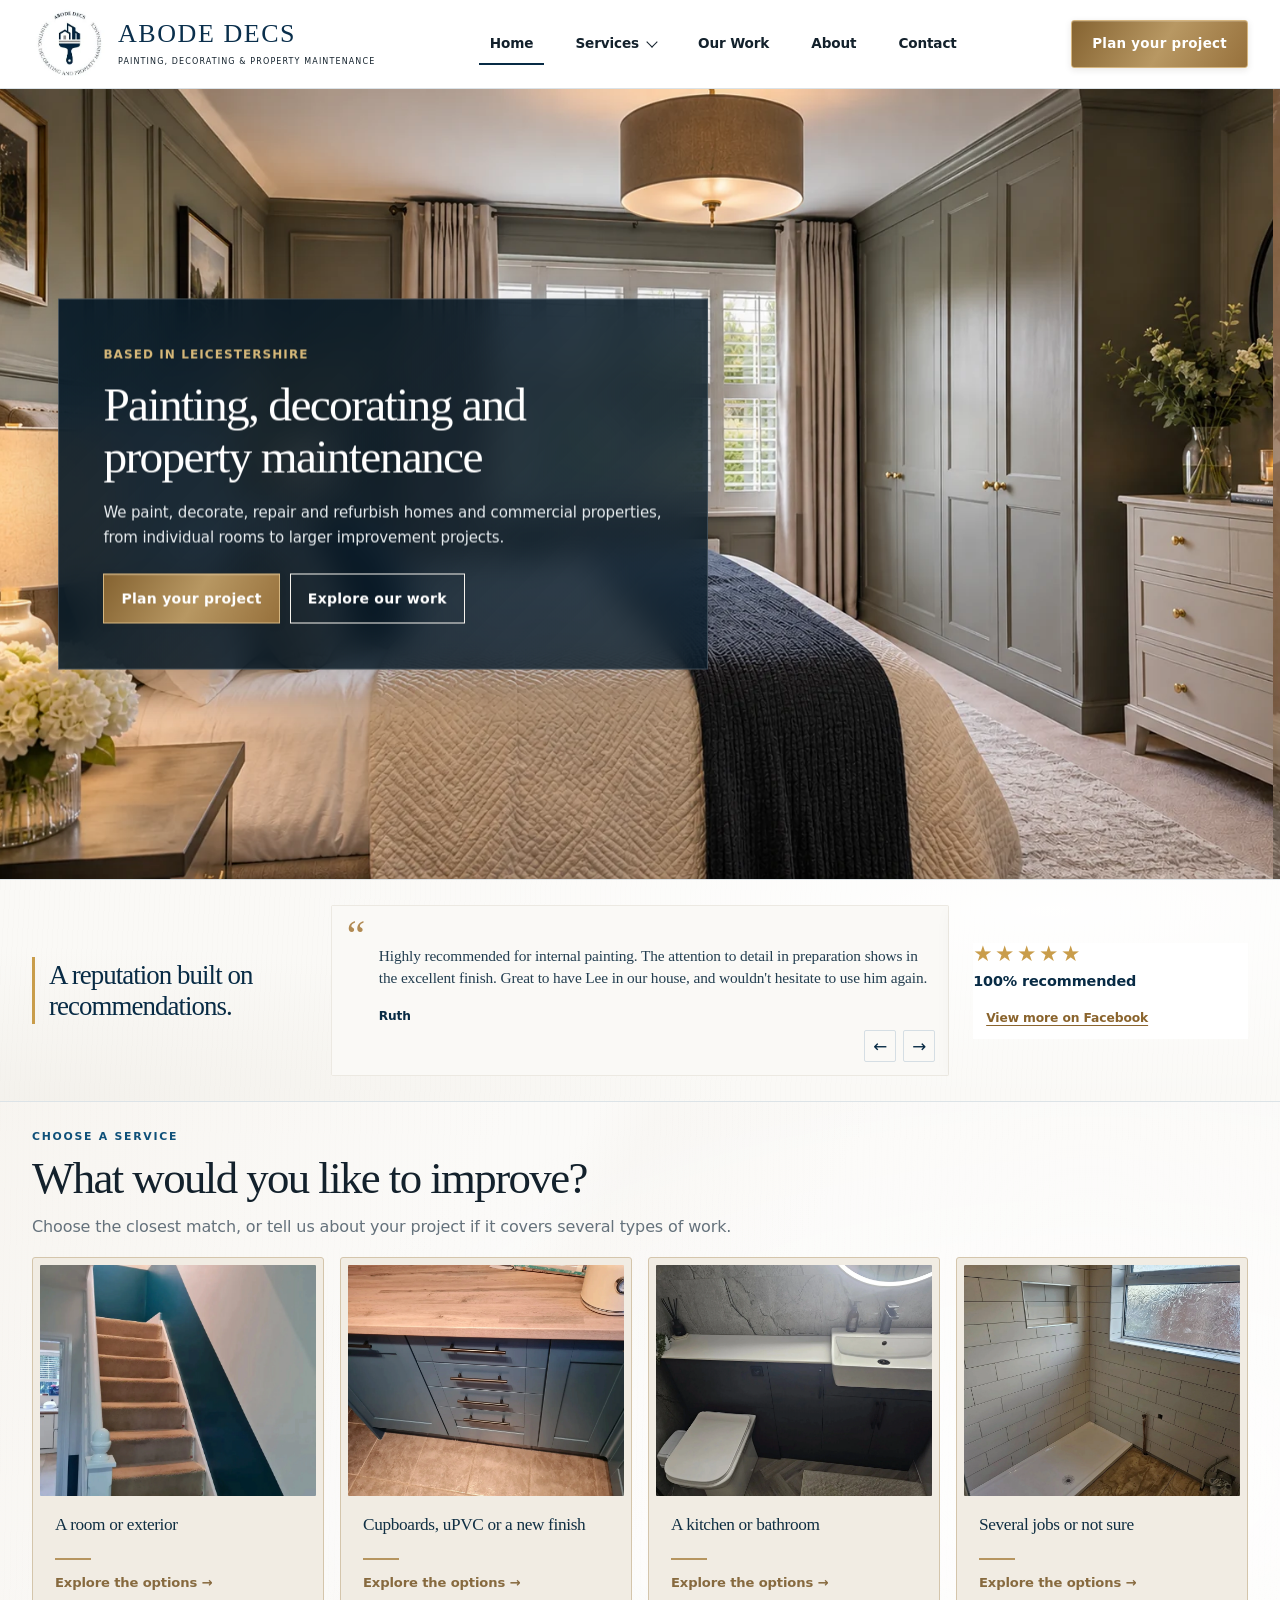
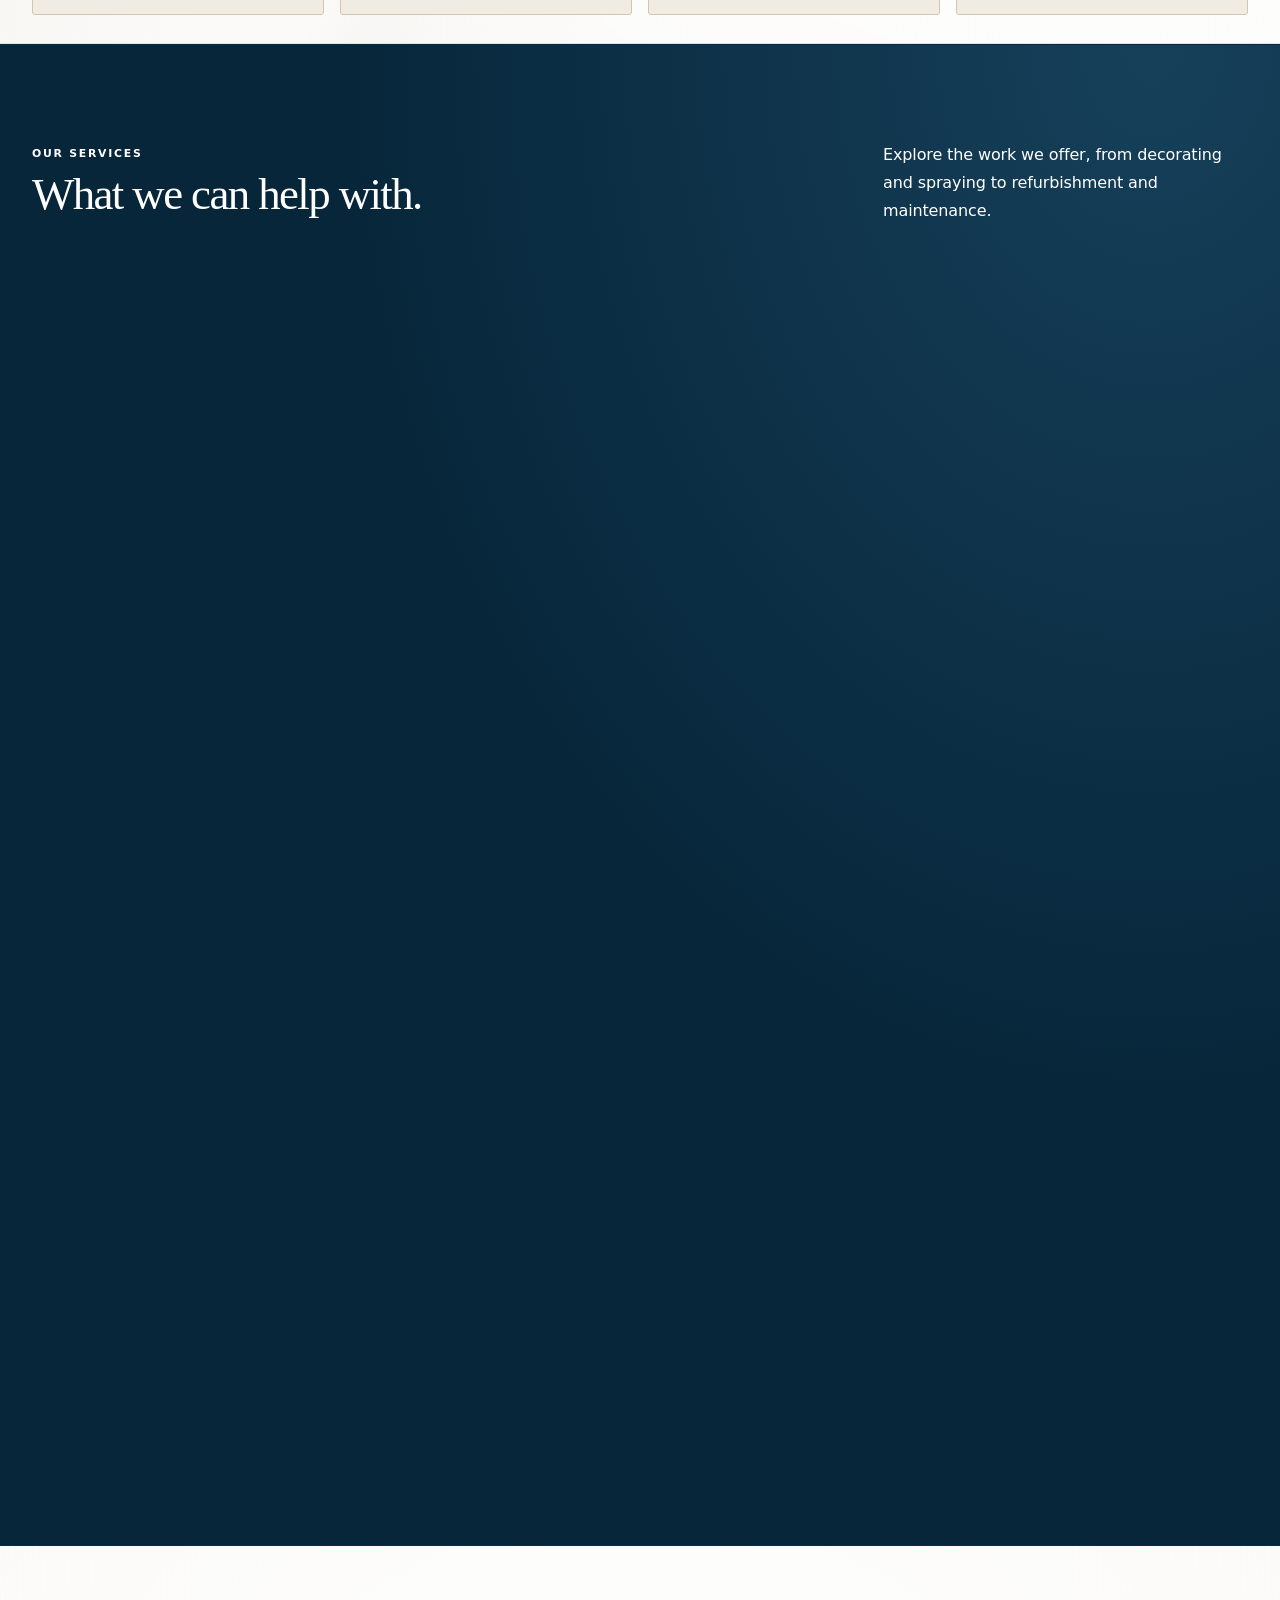
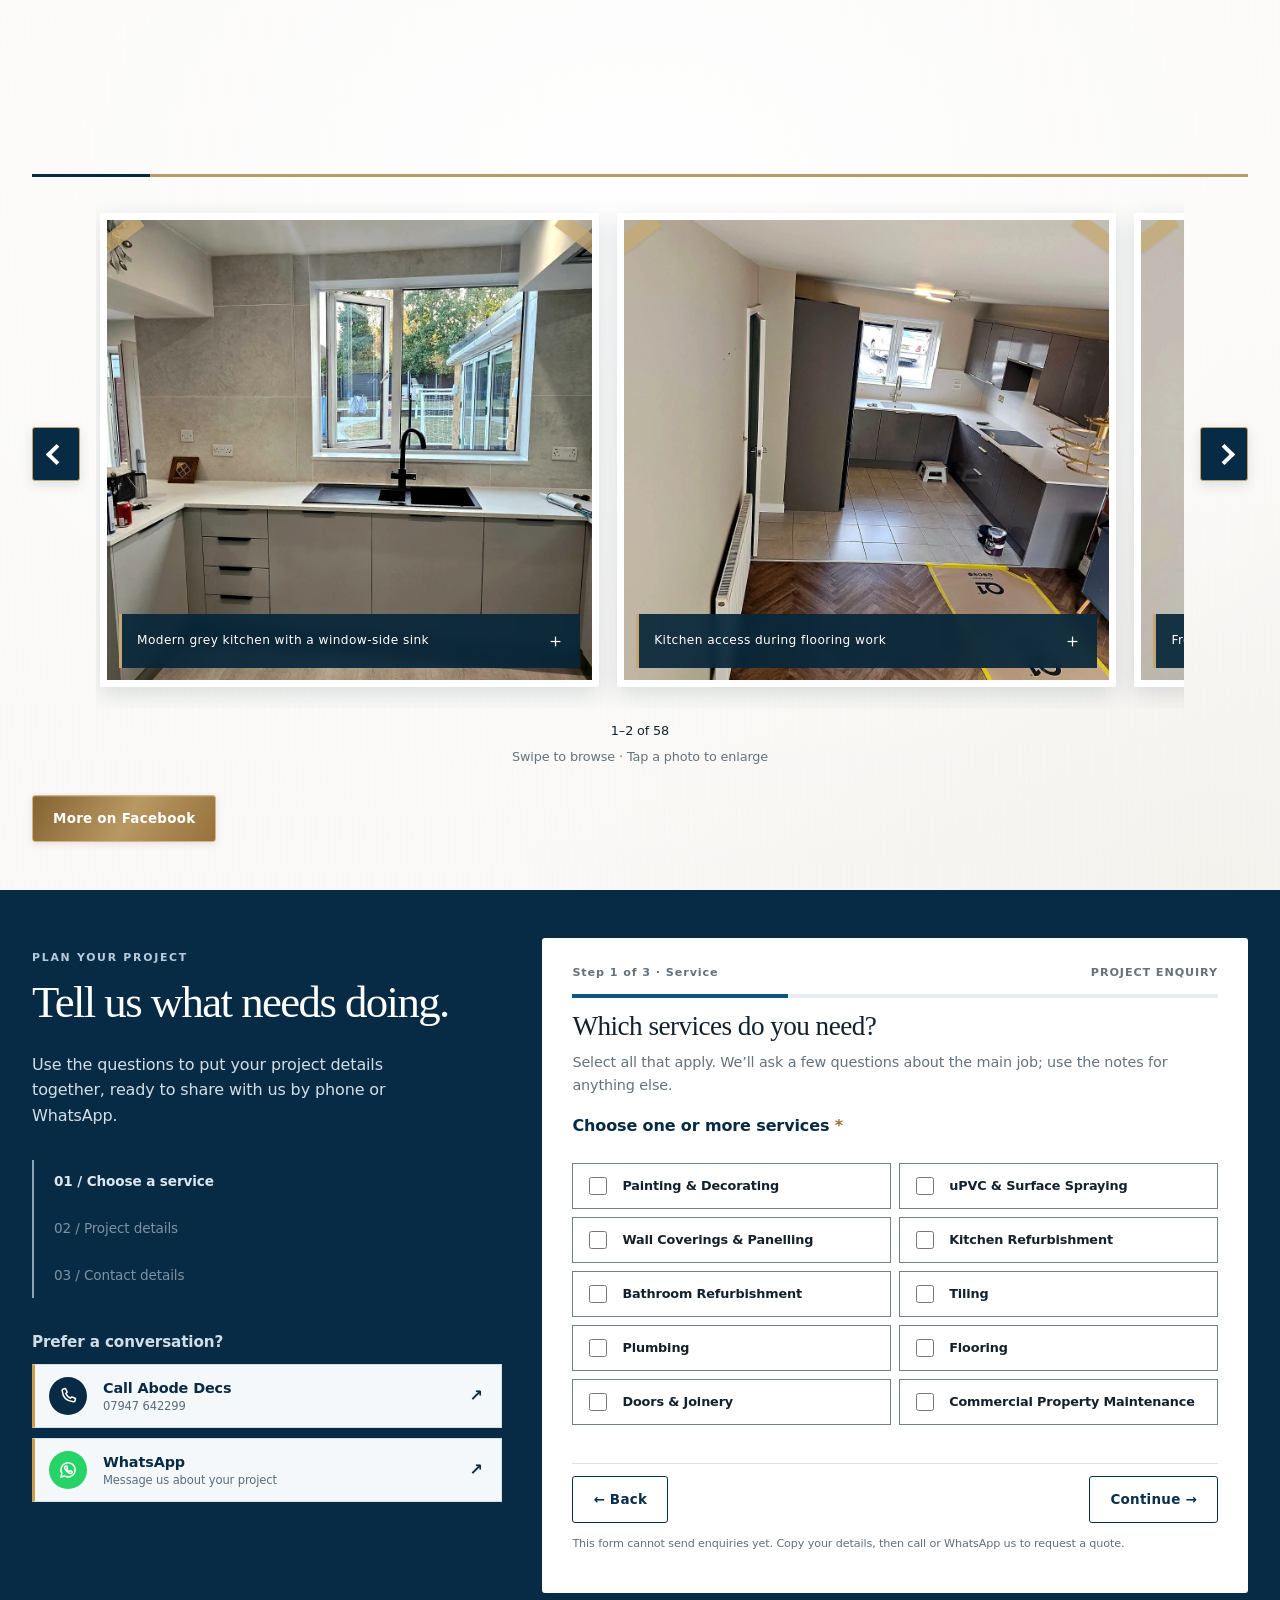
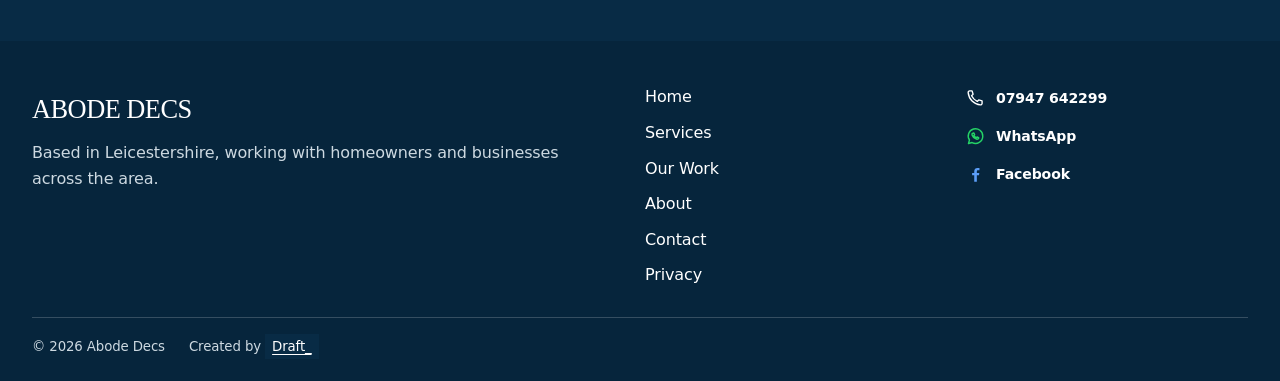
==== commit a21cb652: "Accelerate homepage before-after hero transition to 1.8 seconds" ====
--- a/index.html
+++ b/index.html
@@ -32,5 +32,5 @@
 .review-carousel .review-nav-button{width:32px;height:32px;min-width:32px;min-height:32px;font-size:1.05rem;background:#faf9f6}
 @media(max-width:650px){.review-carousel .review-navigation{display:flex;right:10px;bottom:10px}.review-carousel .review-nav-button{width:30px;height:30px;min-width:30px;min-height:30px}.review-carousel .review-quote footer{padding-right:78px;min-height:32px}.review-carousel .review-slide-stars{top:12px;bottom:auto;right:12px}}
 </style></head><body><a class="skip" href="#main">Skip to content</a><header class="header"><div class="wrap nav"><a href="index.html" class="brand"><img class="" src="assets/image-3.webp" alt="Abode Decs logo" loading="lazy" width="1200" height="900"><span><strong>ABODE DECS</strong><small>PAINTING, DECORATING & PROPERTY MAINTENANCE</small></span></a><nav id="navigation" class="nav-links" aria-label="Main navigation"><a href="index.html" aria-current="page">Home</a><details><summary>Services</summary><div class="submenu"><a href="painting-decorating.html">Painting & Decorating</a><a href="spraying.html">uPVC & Surface Spraying</a><a href="property-improvements.html">Kitchens & Bathrooms</a><a href="flooring-joinery.html">Flooring, Doors & Joinery</a><a href="commercial-maintenance.html">Commercial Property Maintenance</a></div></details><a href="our-work.html" >Our Work</a><a href="about.html" >About</a><a href="contact.html" >Contact</a></nav><a class="button " style="box-shadow:none" href="contact.html">Plan your project <span aria-hidden="true">↗</span></a><button class="menu-toggle" aria-expanded="false" aria-controls="navigation" aria-label="Open navigation menu"><span class="hamburger-icon" aria-hidden="true"><span></span><span></span><span></span></span></button></div></header><main id="main"><section class="hero abode-transformation-hero" id="abode-transformation-hero" aria-label="Painting, decorating and property maintenance"><div class="abode-room-scene" id="abode-room-scene" aria-label="Illustrative bedroom transformation from unfinished to decorated"><div class="abode-room-frame abode-room-before" role="img" aria-label="Unfinished bedroom"></div><div class="abode-room-frame abode-room-after" role="img" aria-label="Finished bedroom"></div></div><div class="wrap abode-hero-content"><p class="eyebrow">Based in Leicestershire</p><h1>Painting, decorating and property maintenance</h1><p>We paint, decorate, repair and refurbish homes and commercial properties, from individual rooms to larger improvement projects.</p><div class="actions"><a class="button" style="box-shadow:none" href="contact.html">Plan your project <span aria-hidden="true">↗</span></a><a class="button outline" href="our-work.html">Explore our work <span aria-hidden="true">↗</span></a></div></div></section><section class="review-strip" aria-labelledby="review-title"><div class="wrap review-inner"><div class="review-heading"><h2 id="review-title">A reputation built on recommendations.</h2></div><div class="review-carousel" data-review-carousel role="region" aria-label="Customer recommendations. Swipe or use arrow keys to browse reviews." aria-roledescription="carousel" tabindex="0"><div class="review-viewport"><div class="review-track"><blockquote class="review-quote" role="group" aria-roledescription="slide" aria-label="1 of 6"><span class="review-quote-mark" aria-hidden="true">“</span><p class="review-text" id="review-text-1">Highly recommended for internal painting. The attention to detail in preparation shows in the excellent finish. Great to have Lee in our house, and wouldn't hesitate to use him again.</p><div class="review-actions"><button class="review-expand" type="button" aria-expanded="false" aria-controls="review-text-1" hidden>Read more</button><span class="review-slide-stars" role="img" aria-label="Customer recommends Abode Decs">★★★★★</span></div><footer><strong>Ruth</strong></footer></blockquote><blockquote class="review-quote" role="group" aria-roledescription="slide" aria-label="2 of 6"><span class="review-quote-mark" aria-hidden="true">“</span><p class="review-text" id="review-text-2">5🌟's for Lee! Cracking work as per usual. He painted the whole of our house just over 3 years ago. He's been back now to add some colour to our master bedroom and a few other areas in the house. Great job. Neat and tidy as well - cares about his work. Thanks again, Leanne &amp; George.</p><div class="review-actions"><button class="review-expand" type="button" aria-expanded="false" aria-controls="review-text-2" hidden>Read more</button><span class="review-slide-stars" role="img" aria-label="Customer recommends Abode Decs">★★★★★</span></div><footer><strong>Leanne</strong></footer></blockquote><blockquote class="review-quote" role="group" aria-roledescription="slide" aria-label="3 of 6"><span class="review-quote-mark" aria-hidden="true">“</span><p class="review-text" id="review-text-3">Lee has spent the last 2 months fully decorating the whole of our 4 bedroom house. He has painted every single room, all the walls, ceilings, skirting boards, doors, inside wardrobes, boxed in pipes, new doors and shelf’s for our airi…</p><div class="review-actions"><button class="review-expand" type="button" aria-expanded="false" aria-controls="review-text-3" hidden>Read more</button><span class="review-slide-stars" role="img" aria-label="Customer recommends Abode Decs">★★★★★</span></div><footer><strong>Susan</strong></footer></blockquote><blockquote class="review-quote" role="group" aria-roledescription="slide" aria-label="4 of 6"><span class="review-quote-mark" aria-hidden="true">“</span><p class="review-text" id="review-text-4">Hall,stairs ,landing and bedrooms done by Lee. Absolutely amazing job done his attention to detail is spot on and his cutting in second to none. thanks Lee.</p><div class="review-actions"><button class="review-expand" type="button" aria-expanded="false" aria-controls="review-text-4" hidden>Read more</button><span class="review-slide-stars" role="img" aria-label="Customer recommends Abode Decs">★★★★★</span></div><footer><strong>Carole</strong></footer></blockquote><blockquote class="review-quote" role="group" aria-roledescription="slide" aria-label="5 of 6"><span class="review-quote-mark" aria-hidden="true">“</span><p class="review-text" id="review-text-5">fantastic workmanship competitive prices clean and tidy and always has a smile on his face! would definitely recommend as we've had a few jobs done by Lee and more jobs booked in 👍🏻👍🏻👍🏻</p><div class="review-actions"><button class="review-expand" type="button" aria-expanded="false" aria-controls="review-text-5" hidden>Read more</button><span class="review-slide-stars" role="img" aria-label="Customer recommends Abode Decs">★★★★★</span></div><footer><strong>Dave</strong></footer></blockquote><blockquote class="review-quote" role="group" aria-roledescription="slide" aria-label="6 of 6"><span class="review-quote-mark" aria-hidden="true">“</span><p class="review-text" id="review-text-6">From start to finish Lee was 100% professional , couldn’t have asked for better nothing was to much trouble . The finished job of our hall stairs and landing is amazing . Very efficient!!…</p><div class="review-actions"><button class="review-expand" type="button" aria-expanded="false" aria-controls="review-text-6" hidden>Read more</button><span class="review-slide-stars" role="img" aria-label="Customer recommends Abode Decs">★★★★★</span></div><footer><strong>Rachel</strong></footer></blockquote></div></div><div class="review-navigation" aria-label="Review navigation"><button class="review-nav-button" type="button" data-review-prev aria-label="Previous review"><span aria-hidden="true">←</span></button><button class="review-nav-button" type="button" data-review-next aria-label="Next review"><span aria-hidden="true">→</span></button></div></div><div class="review-proof"><div class="review-stars" aria-label="Five gold stars">★★★★★</div><p class="review-rating-copy"><strong>100% recommended</strong></p><a class="review-more" href="https://www.facebook.com/Abodedecs/" target="_blank" rel="noopener noreferrer">View more on Facebook</a></div></div></section><section class="section choose-section" style="padding-top:26px;padding-bottom:28px"><div class="wrap"><p class="eyebrow">Choose a service</p><h2>What would you like to improve?</h2><p>Choose the closest match, or tell us about your project if it covers several types of work.</p><div class="choose-grid"><a href="painting-decorating.html"><img class="choose-image" src="assets/work-staircase-teal.webp?v=ai-upscaled-20261122" alt="Carpeted staircase beside a deep teal feature wall" loading="lazy" width="1200" height="900"><h3>A room or exterior</h3><span>Explore the options →</span></a><a href="spraying.html#kitchen-cupboards"><img class="choose-image" src="assets/image-1.webp?v=ai-upscaled-20261122" alt="Teal kitchen cupboard finish with a timber worktop" loading="lazy" width="1200" height="900"><h3>Cupboards, uPVC or a new finish</h3><span>Explore the options →</span></a><a href="property-improvements.html"><img class="choose-image" src="assets/image-6.webp?v=ai-upscaled-20261122" alt="Dark vanity and basin in a finished bathroom" loading="lazy" width="1200" height="900"><h3>A kitchen or bathroom</h3><span>Explore the options →</span></a><a href="index.html#services"><img class="choose-image" src="assets/image-13.webp?v=ai-upscaled-20261122" alt="Bathroom refurbishment in progress" loading="lazy" width="1200" height="900"><h3>Several jobs or not sure</h3><span>Explore the options →</span></a></div></div></section><section class="section services-section" id="services"><div class="wrap"><div class="section-head"><div><p class="eyebrow">Our services</p><h2>What we can help with.</h2></div><p>Explore the work we offer, from decorating and spraying to refurbishment and maintenance.</p></div><div class="service-groups"><article class="group-card"><img src="assets/work-bedroom-panelling.webp" alt="Grey bedroom with a painted panelled feature wall" loading="lazy" width="1200" height="900"><div class="card-copy"><span class="symbol" aria-hidden="true"><svg viewBox="0 0 24 24"><path d="M3 3h14v7H3z M17 6h4v7h-9v9 M10 17h4v5h-4z"/></svg></span><h3>Painting & Decorating</h3><ul><li>Interior & exterior painting</li><li>Traditional brush and roller finishes</li><li>Luxury wall coverings & wall panelling</li><li>Wallpapering, preparation & dustless sanding</li></ul><a class="text-link" href="painting-decorating.html">View service →</a></div></article><article class="group-card"><img src="assets/image-5.webp" alt="Blue kitchen cabinets beside a black tiled backsplash" loading="lazy" width="1200" height="900"><div class="card-copy"><span class="symbol" aria-hidden="true"><svg viewBox="0 0 24 24"><path d="M5 12h9v10H5z M8 8h6v4 M14 9h3 M19 7h3 M19 10h3 M19 13h3"/></svg></span><h3>uPVC & Surface Spraying</h3><ul><li>uPVC spraying</li><li>Kitchen & cupboard respraying</li><li>Interior & exterior spraying</li><li>Airless spraying</li></ul><a class="text-link" href="spraying.html">View service →</a></div></article><article class="group-card"><img src="assets/image-10.webp" alt="Cream kitchen cabinetry and timber flooring" loading="lazy" width="1200" height="900"><div class="card-copy"><span class="symbol" aria-hidden="true"><svg viewBox="0 0 24 24"><path d="M3 3h18v18H3z M3 12h18 M12 3v18"/></svg></span><h3>Kitchens & Bathrooms</h3><ul><li>Kitchen refurbishment</li><li>Bathroom refurbishment</li><li>Tiling</li><li>Plumbing for taps, toilets, showers, baths & pipework</li></ul><a class="text-link" href="property-improvements.html">View service →</a></div></article><article class="group-card"><img src="assets/image-16.webp" alt="Timber floor and radiator detail" loading="lazy" width="1200" height="900"><div class="card-copy"><span class="symbol" aria-hidden="true"><svg viewBox="0 0 24 24"><path d="M6 2h12v20H6z M10 5h5v7h-5z M10 15h5v4h-5z M15 13h1"/></svg></span><h3>Flooring, Doors & Joinery</h3><ul><li>Flooring</li><li>Doors</li><li>Joinery</li><li>Finishing alongside wider property improvements</li></ul><a class="text-link" href="flooring-joinery.html">View service →</a></div></article><article class="group-card"><img src="assets/image-7.webp" alt="Exterior window spraying in progress" loading="lazy" width="1200" height="900"><div class="card-copy"><span class="symbol" aria-hidden="true"><svg viewBox="0 0 24 24"><path d="M4 22V3h16v19 M8 7h2 M14 7h2 M8 11h2 M14 11h2 M8 15h2 M14 15h2 M10 22v-4h4v4"/></svg></span><h3>Commercial Property Maintenance</h3><ul><li>Commercial painting & decorating</li><li>Interior & exterior finishes</li><li>Property repairs & improvements within scope</li><li>Larger projects considered further afield</li></ul><a class="text-link" href="commercial-maintenance.html">View service →</a></div></article></div></div></section><section class="section work-section"><div class="wrap"><div class="section-head"><div><p class="eyebrow">Our work</p><h2>Photos of decorating and property projects.</h2></div></div><div class="gallery-toolbar"><div class="gallery-filter" role="group" aria-label="Filter project images"><button type="button" class="active" data-gallery-filter="all">All</button><button type="button" data-gallery-filter="kitchen">Kitchens</button><button type="button" data-gallery-filter="bathroom">Bathrooms</button><button type="button" data-gallery-filter="interior">Interiors</button><button type="button" data-gallery-filter="exterior">Exterior</button></div></div><div class="gallery-shell"><div class="gallery-stage"><button type="button" class="gallery-prev" aria-label="Previous project images"><span aria-hidden="true"></span></button><div class="gallery" id="project-gallery" tabindex="0" role="region" aria-label="Project gallery"><button class="photo" data-image="assets/gallery/1000050446.webp" data-caption="Modern grey kitchen with a window-side sink" aria-label="Enlarge Modern grey kitchen with a window-side sink"><img src="assets/gallery/1000050446.webp" alt="Modern grey fitted kitchen with white counters and a sink beneath the window." loading="lazy" width="1200" height="1500"><span>Modern grey kitchen with a window-side sink <b aria-hidden="true">＋</b></span></button><button class="photo" data-image="assets/gallery/1000050447.webp" data-caption="Kitchen access during flooring work" aria-label="Enlarge Kitchen access during flooring work"><img src="assets/gallery/1000050447.webp" alt="View through to the kitchen while new flooring is being fitted." loading="lazy" width="1200" height="1500"><span>Kitchen access during flooring work <b aria-hidden="true">＋</b></span></button><button class="photo" data-image="assets/gallery/1000050448.webp" data-caption="Freshly finished interior door" aria-label="Enlarge Freshly finished interior door"><img src="assets/gallery/1000050448.webp" alt="White panel door and brass wall switch in a refreshed interior." loading="lazy" width="1200" height="1500"><span>Freshly finished interior door <b aria-hidden="true">＋</b></span></button><button class="photo" data-image="assets/gallery/1000050449.webp" data-caption="Kitchen update with a geometric feature wall" aria-label="Enlarge Kitchen update with a geometric feature wall"><img src="assets/gallery/1000050449.webp" alt="Updated kitchen with dark cabinetry, white worktops and geometric wall tiles." loading="lazy" width="1200" height="1500"><span>Kitchen update with a geometric feature wall <b aria-hidden="true">＋</b></span></button><button class="photo" data-image="assets/gallery/1000050450.webp" data-caption="Herringbone floor and radiator" aria-label="Enlarge Herringbone floor and radiator"><img src="assets/gallery/1000050450.webp" alt="Neutral living space with a wood herringbone floor and white radiator." loading="lazy" width="1200" height="1500"><span>Herringbone floor and radiator <b aria-hidden="true">＋</b></span></button><button class="photo" data-image="assets/gallery/1000050451.webp" data-caption="Kitchen protected during refurbishment" aria-label="Enlarge Kitchen protected during refurbishment"><img src="assets/gallery/1000050451.webp" alt="Kitchen and dining area carefully covered during improvement work." loading="lazy" width="1200" height="1500"><span>Kitchen protected during refurbishment <b aria-hidden="true">＋</b></span></button><button class="photo" data-image="assets/gallery/1000050452.webp" data-caption="Bathroom floor and WC layout" aria-label="Enlarge Bathroom floor and WC layout"><img src="assets/gallery/1000050452.webp" alt="Bathroom floor and toilet viewed from above at the doorway." loading="lazy" width="1200" height="1500"><span>Bathroom floor and WC layout <b aria-hidden="true">＋</b></span></button><button class="photo" data-image="assets/gallery/1000050453.webp" data-caption="Bathroom vanity beside a frosted window" aria-label="Enlarge Bathroom vanity beside a frosted window"><img src="assets/gallery/1000050453.webp" alt="Compact bathroom with wall mirror, basin and frosted window." loading="lazy" width="1200" height="1500"><span>Bathroom vanity beside a frosted window <b aria-hidden="true">＋</b></span></button><button class="photo" data-image="assets/gallery/1000050454.webp" data-caption="Bath with rainfall shower" aria-label="Enlarge Bath with rainfall shower"><img src="assets/gallery/1000050454.webp" alt="White bath and overhead rainfall shower in a tiled bathroom." loading="lazy" width="1200" height="1500"><span>Bath with rainfall shower <b aria-hidden="true">＋</b></span></button><button class="photo" data-image="assets/gallery/1000050455.webp" data-caption="Small bathroom with dark vanity" aria-label="Enlarge Small bathroom with dark vanity"><img src="assets/gallery/1000050455.webp" alt="Compact bathroom with dark green vanity and white sanitaryware." loading="lazy" width="1200" height="1500"><span>Small bathroom with dark vanity <b aria-hidden="true">＋</b></span></button><button class="photo" data-image="assets/gallery/1000050456.webp" data-caption="Bedroom wallpaper feature" aria-label="Enlarge Bedroom wallpaper feature"><img src="assets/gallery/1000050456.webp" alt="Bedroom with a soft patterned wallpaper feature behind the bed." loading="lazy" width="1200" height="1500"><span>Bedroom wallpaper feature <b aria-hidden="true">＋</b></span></button><button class="photo" data-image="assets/gallery/1000050457.webp" data-caption="Towel rail and wood-effect flooring" aria-label="Enlarge Towel rail and wood-effect flooring"><img src="assets/gallery/1000050457.webp" alt="Bathroom towel radiator and wood-effect floor detail." loading="lazy" width="1200" height="1500"><span>Towel rail and wood-effect flooring <b aria-hidden="true">＋</b></span></button><button class="photo" data-image="assets/gallery/1000050458.webp" data-caption="Black towel radiator against stone-look tile" aria-label="Enlarge Black towel radiator against stone-look tile"><img src="assets/gallery/1000050458.webp" alt="Tall black heated towel rail on a stone-look bathroom wall." loading="lazy" width="1200" height="1500"><span>Black towel radiator against stone-look tile <b aria-hidden="true">＋</b></span></button><button class="photo" data-image="assets/gallery/1000050459.webp" data-caption="Dark vanity and wall-hung toilet" aria-label="Enlarge Dark vanity and wall-hung toilet"><img src="assets/gallery/1000050459.webp" alt="Contemporary bathroom with dark cabinetry and a wall-hung toilet." loading="lazy" width="1200" height="1500"><span>Dark vanity and wall-hung toilet <b aria-hidden="true">＋</b></span></button><button class="photo" data-image="assets/gallery/1000050460.webp" data-caption="Bath and shower enclosure" aria-label="Enlarge Bath and shower enclosure"><img src="assets/gallery/1000050460.webp" alt="White bath and shower enclosure in a bright tiled bathroom." loading="lazy" width="1200" height="1500"><span>Bath and shower enclosure <b aria-hidden="true">＋</b></span></button><button class="photo" data-image="assets/gallery/1000050461.webp" data-caption="Bathroom mirror and basin detail" aria-label="Enlarge Bathroom mirror and basin detail"><img src="assets/gallery/1000050461.webp" alt="Bathroom vanity, mirror and frosted window detail." loading="lazy" width="1200" height="1500"><span>Bathroom mirror and basin detail <b aria-hidden="true">＋</b></span></button><button class="photo" data-image="assets/gallery/1000050462.webp" data-caption="Floral wallpaper beside the stairs" aria-label="Enlarge Floral wallpaper beside the stairs"><img src="assets/gallery/1000050462.webp" alt="Bold floral feature wallpaper beside the staircase." loading="lazy" width="1200" height="1500"><span>Floral wallpaper beside the stairs <b aria-hidden="true">＋</b></span></button><button class="photo" data-image="assets/gallery/1000050463.webp" data-caption="Wallpapered stair landing" aria-label="Enlarge Wallpapered stair landing"><img src="assets/gallery/1000050463.webp" alt="Patterned wallpaper and stair landing, shown without the phone gallery controls." loading="lazy" width="1200" height="1500"><span>Wallpapered stair landing <b aria-hidden="true">＋</b></span></button><button class="photo" data-image="assets/gallery/1000050464.webp" data-caption="Hallway wallpaper and white trim" aria-label="Enlarge Hallway wallpaper and white trim"><img src="assets/gallery/1000050464.webp" alt="Hallway with patterned wallpaper, white door and painted trim." loading="lazy" width="1200" height="1500"><span>Hallway wallpaper and white trim <b aria-hidden="true">＋</b></span></button><button class="photo" data-image="assets/gallery/1000050465.webp" data-caption="Freshly painted upstairs landing" aria-label="Enlarge Freshly painted upstairs landing"><img src="assets/gallery/1000050465.webp" alt="Upper landing with a deep grey feature wall and white balustrade." loading="lazy" width="1200" height="1500"><span>Freshly painted upstairs landing <b aria-hidden="true">＋</b></span></button><button class="photo" data-image="assets/gallery/1000050466.webp" data-caption="Exterior improvement work in progress" aria-label="Enlarge Exterior improvement work in progress"><img src="assets/gallery/1000050466.webp" alt="House exterior during building and renovation work." loading="lazy" width="1200" height="1500"><span>Exterior improvement work in progress <b aria-hidden="true">＋</b></span></button><button class="photo" data-image="assets/gallery/1000050467.webp" data-caption="Black-frame replacement windows" aria-label="Enlarge Black-frame replacement windows"><img src="assets/gallery/1000050467.webp" alt="New black-framed windows fitted to the house exterior." loading="lazy" width="1200" height="1500"><span>Black-frame replacement windows <b aria-hidden="true">＋</b></span></button><button class="photo" data-image="assets/gallery/1000050468.webp" data-caption="Exterior window installation in progress" aria-label="Enlarge Exterior window installation in progress"><img src="assets/gallery/1000050468.webp" alt="Installer fitting a new upper-storey window." loading="lazy" width="1200" height="1500"><span>Exterior window installation in progress <b aria-hidden="true">＋</b></span></button><button class="photo" data-image="assets/gallery/1000050469.webp" data-caption="Bathroom with brass heated towel rail" aria-label="Enlarge Bathroom with brass heated towel rail"><img src="assets/gallery/1000050469.webp" alt="Finished bathroom with brass towel radiator and shower enclosure." loading="lazy" width="1200" height="1500"><span>Bathroom with brass heated towel rail <b aria-hidden="true">＋</b></span></button><button class="photo" data-image="assets/gallery/1000050470.webp" data-caption="Bathroom shower and brass radiator" aria-label="Enlarge Bathroom shower and brass radiator"><img src="assets/gallery/1000050470.webp" alt="Bathroom with shower enclosure, brass towel rail and pale stone finishes." loading="lazy" width="1200" height="1500"><span>Bathroom shower and brass radiator <b aria-hidden="true">＋</b></span></button><button class="photo" data-image="assets/gallery/1000050471.webp" data-caption="Shower enclosure and brass fittings" aria-label="Enlarge Shower enclosure and brass fittings"><img src="assets/gallery/1000050471.webp" alt="Close view of the glass shower enclosure and brass fittings." loading="lazy" width="1200" height="1500"><span>Shower enclosure and brass fittings <b aria-hidden="true">＋</b></span></button><button class="photo" data-image="assets/gallery/1000050472.webp" data-caption="Underfloor heating before tiling" aria-label="Enlarge Underfloor heating before tiling"><img src="assets/gallery/1000050472.webp" alt="Underfloor heating layout prepared across the bathroom floor." loading="lazy" width="1200" height="1500"><span>Underfloor heating before tiling <b aria-hidden="true">＋</b></span></button><button class="photo" data-image="assets/gallery/1000050473.webp" data-caption="Comic-themed feature wall" aria-label="Enlarge Comic-themed feature wall"><img src="assets/gallery/1000050473.webp" alt="Colourful comic-inspired wallpaper used as a bold feature wall." loading="lazy" width="1200" height="1500"><span>Comic-themed feature wall <b aria-hidden="true">＋</b></span></button><button class="photo" data-image="assets/gallery/1000050476.webp" data-caption="Kitchen cupboard and handle detail" aria-label="Enlarge Kitchen cupboard and handle detail"><img src="assets/gallery/1000050476.webp" alt="Close view of cream kitchen cupboards and contemporary handles." loading="lazy" width="1200" height="1500"><span>Kitchen cupboard and handle detail <b aria-hidden="true">＋</b></span></button><button class="photo" data-image="assets/gallery/1000050477.webp" data-caption="Timber kitchen and wood-effect flooring" aria-label="Enlarge Timber kitchen and wood-effect flooring"><img src="assets/gallery/1000050477.webp" alt="Warm timber kitchen with wood-effect flooring and a family dog." loading="lazy" width="1200" height="1500"><span>Timber kitchen and wood-effect flooring <b aria-hidden="true">＋</b></span></button><button class="photo" data-image="assets/gallery/1000050478.webp" data-caption="Kitchen before the floor update" aria-label="Enlarge Kitchen before the floor update"><img src="assets/gallery/1000050478.webp" alt="Kitchen and floor protection before the flooring refresh." loading="lazy" width="1200" height="1500"><span>Kitchen before the floor update <b aria-hidden="true">＋</b></span></button><button class="photo" data-image="assets/gallery/1000050479.webp" data-caption="Framed football shirt display" aria-label="Enlarge Framed football shirt display"><img src="assets/gallery/1000050479.webp" alt="Framed football shirts displayed in a built-in wall recess." loading="lazy" width="1200" height="1500"><span>Framed football shirt display <b aria-hidden="true">＋</b></span></button><button class="photo" data-image="assets/gallery/1000050480.webp" data-caption="Staircase protected for flooring work" aria-label="Enlarge Staircase protected for flooring work"><img src="assets/gallery/1000050480.webp" alt="Stairs carefully covered while flooring work is underway." loading="lazy" width="1200" height="1500"><span>Staircase protected for flooring work <b aria-hidden="true">＋</b></span></button><button class="photo" data-image="assets/gallery/1000050481.webp" data-caption="Bedroom protected during decorating" aria-label="Enlarge Bedroom protected during decorating"><img src="assets/gallery/1000050481.webp" alt="Bedroom furniture covered to protect it during improvement work." loading="lazy" width="1200" height="1500"><span>Bedroom protected during decorating <b aria-hidden="true">＋</b></span></button><button class="photo" data-image="assets/gallery/1000050482.webp" data-caption="Radiator pipe and floor detail" aria-label="Enlarge Radiator pipe and floor detail"><img src="assets/gallery/1000050482.webp" alt="Close-up of radiator pipework meeting the finished floor." loading="lazy" width="1200" height="1500"><span>Radiator pipe and floor detail <b aria-hidden="true">＋</b></span></button><button class="photo" data-image="assets/gallery/1000050483.webp" data-caption="White shower tray and wall tiling" aria-label="Enlarge White shower tray and wall tiling"><img src="assets/gallery/1000050483.webp" alt="White shower tray set against clean white tiled walls." loading="lazy" width="1200" height="1500"><span>White shower tray and wall tiling <b aria-hidden="true">＋</b></span></button><button class="photo" data-image="assets/gallery/1000050484.webp" data-caption="Chrome shower on white tile" aria-label="Enlarge Chrome shower on white tile"><img src="assets/gallery/1000050484.webp" alt="Chrome overhead shower and controls against white tiles." loading="lazy" width="1200" height="1500"><span>Chrome shower on white tile <b aria-hidden="true">＋</b></span></button><button class="photo" data-image="assets/gallery/1000050485.webp" data-caption="Black towel radiator on white tile" aria-label="Enlarge Black towel radiator on white tile"><img src="assets/gallery/1000050485.webp" alt="Tall black towel radiator against a white tiled wall." loading="lazy" width="1200" height="1500"><span>Black towel radiator on white tile <b aria-hidden="true">＋</b></span></button><button class="photo" data-image="assets/gallery/1000050486.webp" data-caption="Bathroom tiling and shower tray in progress" aria-label="Enlarge Bathroom tiling and shower tray in progress"><img src="assets/gallery/1000050486.webp" alt="Bathroom wall tiles and shower tray during installation." loading="lazy" width="1200" height="1500"><span>Bathroom tiling and shower tray in progress <b aria-hidden="true">＋</b></span></button><button class="photo" data-image="assets/gallery/1000050487.webp" data-caption="Teal stair landing" aria-label="Enlarge Teal stair landing"><img src="assets/gallery/1000050487.webp" alt="Stair landing with a deep teal painted feature wall." loading="lazy" width="1200" height="1500"><span>Teal stair landing <b aria-hidden="true">＋</b></span></button><button class="photo" data-image="assets/gallery/1000050488.webp" data-caption="Hallway with teal lower walls" aria-label="Enlarge Hallway with teal lower walls"><img src="assets/gallery/1000050488.webp" alt="Hallway with teal lower wall, radiator and tiled flooring." loading="lazy" width="1200" height="1500"><span>Hallway with teal lower walls <b aria-hidden="true">＋</b></span></button><button class="photo" data-image="assets/gallery/1000050489.webp" data-caption="Teal staircase refresh" aria-label="Enlarge Teal staircase refresh"><img src="assets/gallery/1000050489.webp" alt="Carpeted staircase beside a deep teal painted wall." loading="lazy" width="1200" height="1500"><span>Teal staircase refresh <b aria-hidden="true">＋</b></span></button><button class="photo" data-image="assets/gallery/1000050490.webp" data-caption="Charcoal shower suite" aria-label="Enlarge Charcoal shower suite"><img src="assets/gallery/1000050490.webp" alt="Dark tiled shower with polished chrome fittings." loading="lazy" width="1200" height="1500"><span>Charcoal shower suite <b aria-hidden="true">＋</b></span></button><button class="photo" data-image="assets/gallery/1000050491.webp" data-caption="Kitchen protected during renovation" aria-label="Enlarge Kitchen protected during renovation"><img src="assets/gallery/1000050491.webp" alt="Kitchen cupboards and surfaces covered during refurbishment." loading="lazy" width="1200" height="1500"><span>Kitchen protected during renovation <b aria-hidden="true">＋</b></span></button><button class="photo" data-image="assets/gallery/1000050492.webp" data-caption="Blue kitchen cupboard finish" aria-label="Enlarge Blue kitchen cupboard finish"><img src="assets/gallery/1000050492.webp" alt="Close detail of blue kitchen cabinetry and worktop." loading="lazy" width="1200" height="1500"><span>Blue kitchen cupboard finish <b aria-hidden="true">＋</b></span></button><button class="photo" data-image="assets/gallery/1000050493.webp" data-caption="Blue kitchen with dark tile backsplash" aria-label="Enlarge Blue kitchen with dark tile backsplash"><img src="assets/gallery/1000050493.webp" alt="Blue cabinets and timber worktop beneath a dark tiled backsplash." loading="lazy" width="1200" height="1500"><span>Blue kitchen with dark tile backsplash <b aria-hidden="true">＋</b></span></button><button class="photo" data-image="assets/gallery/1000050494.webp" data-caption="Blue kitchen cabinetry and timber worktop" aria-label="Enlarge Blue kitchen cabinetry and timber worktop"><img src="assets/gallery/1000050494.webp" alt="Blue kitchen cupboards and wood-effect counter detail." loading="lazy" width="1200" height="1500"><span>Blue kitchen cabinetry and timber worktop <b aria-hidden="true">＋</b></span></button><button class="photo" data-image="assets/gallery/1000050495.webp" data-caption="Blue kitchen with integrated appliances" aria-label="Enlarge Blue kitchen with integrated appliances"><img src="assets/gallery/1000050495.webp" alt="Finished blue kitchen with dark backsplash and integrated appliances." loading="lazy" width="1200" height="1500"><span>Blue kitchen with integrated appliances <b aria-hidden="true">＋</b></span></button><button class="photo" data-image="assets/gallery/1000050496.webp" data-caption="Kitchen sink and black tile detail" aria-label="Enlarge Kitchen sink and black tile detail"><img src="assets/gallery/1000050496.webp" alt="Timber worktop, white sink and glossy black tiled backsplash." loading="lazy" width="1200" height="1500"><span>Kitchen sink and black tile detail <b aria-hidden="true">＋</b></span></button><button class="photo" data-image="assets/gallery/1000050497.webp" data-caption="Blue corner cabinetry and open shelving" aria-label="Enlarge Blue corner cabinetry and open shelving"><img src="assets/gallery/1000050497.webp" alt="Blue corner kitchen units with dark backsplash and open shelving." loading="lazy" width="1200" height="1500"><span>Blue corner cabinetry and open shelving <b aria-hidden="true">＋</b></span></button><button class="photo" data-image="assets/gallery/1000050498.webp" data-caption="Bedroom during a room refresh" aria-label="Enlarge Bedroom during a room refresh"><img src="assets/gallery/1000050498.webp" alt="Bedroom interior captured during a decorating project." loading="lazy" width="1200" height="1500"><span>Bedroom during a room refresh <b aria-hidden="true">＋</b></span></button><button class="photo" data-image="assets/gallery/1000050499.webp" data-caption="Bedroom wall panelling" aria-label="Enlarge Bedroom wall panelling"><img src="assets/gallery/1000050499.webp" alt="Finished bedroom with a panelled feature wall and styled bed." loading="lazy" width="1200" height="1500"><span>Bedroom wall panelling <b aria-hidden="true">＋</b></span></button><button class="photo" data-image="assets/gallery/1000050500.webp" data-caption="Completed house exterior" aria-label="Enlarge Completed house exterior"><img src="assets/gallery/1000050500.webp" alt="Refreshed house exterior with new windows, doors and finished render." loading="lazy" width="1200" height="1500"><span>Completed house exterior <b aria-hidden="true">＋</b></span></button><button class="photo" data-image="assets/gallery/1000050501.webp" data-caption="Bedroom panelling installation" aria-label="Enlarge Bedroom panelling installation"><img src="assets/gallery/1000050501.webp" alt="Bedroom wall moulding being fitted before the final finish." loading="lazy" width="1200" height="1500"><span>Bedroom panelling installation <b aria-hidden="true">＋</b></span></button><button class="photo" data-image="assets/gallery/1000050502.webp" data-caption="Wall panelling in progress" aria-label="Enlarge Wall panelling in progress"><img src="assets/gallery/1000050502.webp" alt="Bedroom wall panelling installation viewed from another angle." loading="lazy" width="1200" height="1500"><span>Wall panelling in progress <b aria-hidden="true">＋</b></span></button><button class="photo" data-image="assets/gallery/1000050503.webp" data-caption="Staircase with deep teal wall" aria-label="Enlarge Staircase with deep teal wall"><img src="assets/gallery/1000050503.webp" alt="Carpeted stairs beside a freshly painted dark teal wall." loading="lazy" width="1200" height="1500"><span>Staircase with deep teal wall <b aria-hidden="true">＋</b></span></button><button class="photo" data-image="assets/gallery/1000050504.webp" data-caption="White stair balustrade detail" aria-label="Enlarge White stair balustrade detail"><img src="assets/gallery/1000050504.webp" alt="White stair balustrade and painted wall detail." loading="lazy" width="1200" height="1500"><span>White stair balustrade detail <b aria-hidden="true">＋</b></span></button><button class="photo" data-image="assets/gallery/1000050505.webp" data-caption="Kitchen and dining space" aria-label="Enlarge Kitchen and dining space"><img src="assets/gallery/1000050505.webp" alt="Kitchen and dining area with warm timber flooring and finished joinery." loading="lazy" width="1200" height="1500"><span>Kitchen and dining space <b aria-hidden="true">＋</b></span></button></div><button type="button" class="gallery-next" aria-label="Next project images"><span aria-hidden="true"></span></button></div><div class="gallery-controls"><span class="gallery-count" aria-live="polite"></span></div><p class="gallery-hint">Swipe to browse · Tap a photo to enlarge</p></div><a class="button " href="https://www.facebook.com/Abodedecs/">More on Facebook <span aria-hidden="true">↗</span></a></div></section><section class="quote-app-section"><div class="wrap quote-app-layout"><aside><p class="eyebrow">Plan your project</p><h2>Tell us what needs doing.</h2><p>Use the questions to put your project details together, ready to share with us by phone or WhatsApp.</p><div class="quote-side"><span class="current">01 / Choose a service</span><span>02 / Project details</span><span>03 / Contact details</span></div><p class="small conversation-prompt">Prefer a conversation?</p><div class="conversation-actions"><a class="conversation-link" href="tel:+447947642299"><span class="conversation-icon" aria-hidden="true"><svg viewBox="0 0 24 24"><path d="M6.6 3.5 9 3l2 4.4-1.7 1.7a14 14 0 0 0 5.6 5.6l1.7-1.7 4.4 2-.5 2.4c-.2 1-1.1 1.7-2.1 1.6C10.6 18.3 5.7 13.4 5 5.6c-.1-1 .6-1.9 1.6-2.1Z"/></svg></span><span><strong>Call Abode Decs</strong><small>07947 642299</small></span><span class="conversation-arrow" aria-hidden="true">↗</span></a><a class="conversation-link" href="https://wa.me/447947642299"><span class="conversation-icon conversation-icon-whatsapp" aria-hidden="true"><svg viewBox="0 0 24 24"><path d="M20.5 11.7a8.5 8.5 0 0 1-12.6 7.5l-4.4 1.2 1.2-4.3a8.5 8.5 0 1 1 15.8-4.4Z"/><path d="M8.7 7.7c.3-.5.5-.5.8-.5h.6c.2 0 .4.1.5.4l.8 1.8c.1.2.1.4-.1.6l-.6.7c-.2.2-.2.4-.1.6.6 1.1 1.4 1.9 2.5 2.5.2.1.4.1.6-.1l.7-.7c.2-.2.4-.2.6-.1l1.8.8c.3.1.4.3.4.5 0 .4-.2 1.1-.6 1.4-.5.5-1.2.7-1.9.5-1.3-.3-2.8-1.1-4.2-2.5s-2.2-2.9-2.5-4.2c-.1-.6.1-1.3.7-1.7Z"/></svg></span><span><strong>WhatsApp</strong><small>Message us about your project</small></span><span class="conversation-arrow" aria-hidden="true">↗</span></a></div></aside><div class="quote-app"><div class="quote-progress"><span id="quote-step-label">Step 1 of 3 · Service</span><span>PROJECT ENQUIRY</span></div><div class="progress-track"><div id="quote-progress-fill"></div></div><form id="quote-wizard" novalidate><div id="quote-step"></div><p id="quote-error" role="alert"></p><div class="quote-actions"><button id="quote-back" type="button" class="button secondary">← Back</button><button id="quote-next" type="submit" class="button">Continue →</button></div></form><p class="quote-draft-note">This form cannot send enquiries yet. Copy your details, then call or WhatsApp us to request a quote.</p><noscript>JavaScript is needed for this enquiry journey. Please call or use WhatsApp instead.</noscript></div></div></section></main><footer class="footer"><div class="wrap"><div class="footer-grid"><div><h3>ABODE DECS</h3><p>Based in Leicestershire, working with homeowners and businesses across the area.</p></div><nav aria-label="Footer navigation"><a href="index.html">Home</a><a href="index.html#services">Services</a><a href="our-work.html">Our Work</a><a href="about.html">About</a><a href="contact.html">Contact</a><a href="privacy.html">Privacy</a></nav><div class="footer-contact-actions" aria-label="Contact Abode Decs"><a class="footer-action footer-action-call" href="tel:+447947642299"><span class="footer-action-icon" aria-hidden="true"><svg viewBox="0 0 24 24"><path d="M5.5 3.5h3l1.2 4-1.8 1.8a15 15 0 0 0 6.8 6.8l1.8-1.8 4 1.2v3c0 1-1 1.8-2 1.7C10.6 19.4 4.6 13.4 3.8 5.5c-.1-1 .7-2 1.7-2z"/></svg></span><span class="footer-action-copy"><strong>07947 642299</strong></span><span class="footer-action-arrow" aria-hidden="true">↗</span></a><a class="footer-action footer-action-whatsapp" href="https://wa.me/447947642299"><span class="footer-action-icon" aria-hidden="true"><svg viewBox="0 0 24 24"><path d="M20.3 11.6a8.3 8.3 0 0 1-12.2 7.3L4 20l1.1-4A8.3 8.3 0 1 1 20.3 11.6Z"/><path d="M9 8.4c.2-.4.4-.4.7-.4h.5l.8 1.9-.8.9c.6 1.2 1.5 2 2.7 2.6l.9-.8 1.8.8v.5c0 .4-.2.7-.6.9-.6.3-1.3.4-2 .2-2.3-.7-4.1-2.4-4.8-4.5-.3-.8-.2-1.5.1-2.1Z"/></svg></span><span class="footer-action-copy"><strong>WhatsApp</strong></span><span class="footer-action-arrow" aria-hidden="true">↗</span></a><a class="footer-action footer-action-facebook" href="https://www.facebook.com/Abodedecs/"><span class="footer-action-icon" aria-hidden="true"><svg viewBox="0 0 24 24"><path d="M13.7 21v-8h2.7l.4-3h-3.1V8.1c0-.9.3-1.5 1.6-1.5H17V3.9c-.3 0-1.3-.1-2.5-.1-2.5 0-4.1 1.5-4.1 4.2V10H7.7v3h2.7v8z"/></svg></span><span class="footer-action-copy"><strong>Facebook</strong></span><span class="footer-action-arrow" aria-hidden="true">↗</span></a></div></div><small class="footer-credit"><span>© 2026 Abode Decs</span><span>Created by <a href="https://www.draftstudio.co.uk" target="_blank" rel="noopener noreferrer">Draft_</a></span></small></div></footer><dialog aria-label="Enlarged project image"><div class="lightbox-head"><span>ABODE DECS / PROJECT GALLERY</span><button type="button">Close ✕</button></div><img alt=""><div class="lightbox-controls"><button class="lightbox-prev" type="button" aria-label="Previous photo">←</button><p></p><button class="lightbox-next" type="button" aria-label="Next photo">→</button></div></dialog><script id="abode-transformation-hero-script">
-(()=>{const scene=document.getElementById('abode-room-scene');if(!scene)return;const reduced=window.matchMedia('(prefers-reduced-motion: reduce)');const set=v=>scene.style.setProperty('--reveal',Math.max(0,Math.min(100,v))+'%');if(reduced.matches){set(100);return;}const sources=['assets/abode-hero-extracted-2.webp','assets/abode-hero-extracted-3.webp'];Promise.all(sources.map(src=>new Promise(resolve=>{const img=new Image();img.onload=resolve;img.onerror=resolve;img.src=src}))).then(()=>{if(document.hidden){set(100);return;}setTimeout(()=>{if(document.hidden){set(100);return;}let began;const duration=2500;const frame=now=>{if(document.hidden){set(100);return;}if(began===undefined)began=now;const p=Math.min(1,(now-began)/duration);const eased=p<.5?4*p*p*p:1-Math.pow(-2*p+2,3)/2;set(eased*100);if(p<1)requestAnimationFrame(frame);else set(100)};requestAnimationFrame(frame)},850)});document.addEventListener('visibilitychange',()=>{if(document.hidden)set(100)})})();
+(()=>{const scene=document.getElementById('abode-room-scene');if(!scene)return;const reduced=window.matchMedia('(prefers-reduced-motion: reduce)');const set=v=>scene.style.setProperty('--reveal',Math.max(0,Math.min(100,v))+'%');if(reduced.matches){set(100);return;}const sources=['assets/abode-hero-extracted-2.webp','assets/abode-hero-extracted-3.webp'];Promise.all(sources.map(src=>new Promise(resolve=>{const img=new Image();img.onload=resolve;img.onerror=resolve;img.src=src}))).then(()=>{if(document.hidden){set(100);return;}setTimeout(()=>{if(document.hidden){set(100);return;}let began;const duration=1800;const frame=now=>{if(document.hidden){set(100);return;}if(began===undefined)began=now;const p=Math.min(1,(now-began)/duration);const eased=p<.5?4*p*p*p:1-Math.pow(-2*p+2,3)/2;set(eased*100);if(p<1)requestAnimationFrame(frame);else set(100)};requestAnimationFrame(frame)},850)});document.addEventListener('visibilitychange',()=>{if(document.hidden)set(100)})})();
 </script></body></html>
